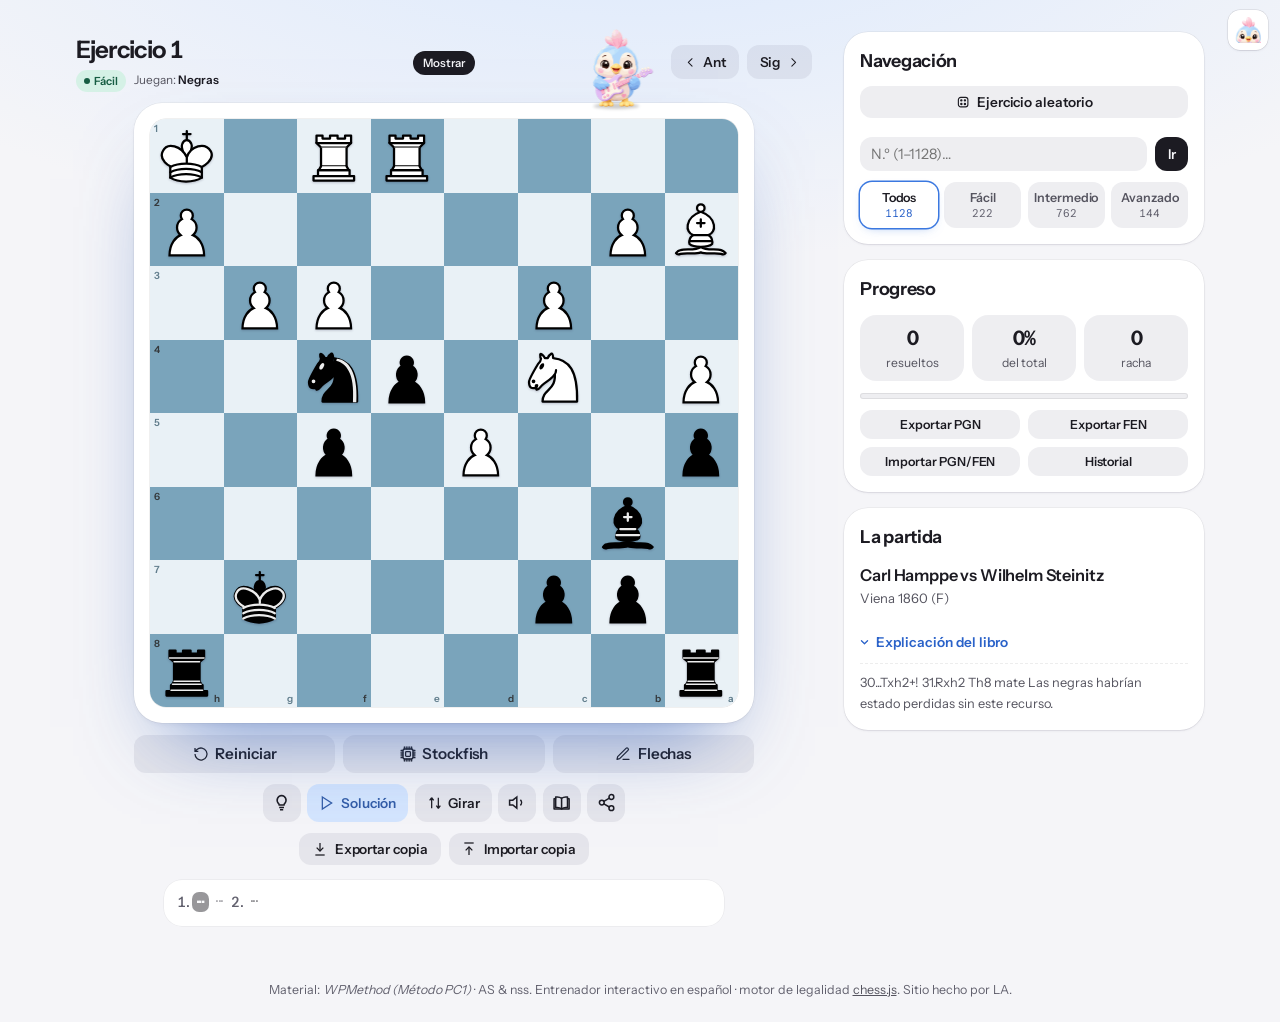
==== index1.html @ 6b427d0c "v2.0.7: en Android la persiana recoge el margen y recorta el encabezado sin reacomodar su interior (" ====
<!DOCTYPE html>
<html lang="es" data-piel data-seccion="pc1">
<head>
<!-- la piel se pide desde el principio, en paralelo con la página -->
<link rel="preload" href="c17/tokens.css?v=7" as="style">
<link rel="preload" href="c17/piel.css?v=15" as="style">
<link rel="preload" href="c17/piel.js?v=8" as="script">
<link rel="preload" href="c17/fondos.js?v=5" as="script">
<!-- los ejercicios se piden desde el principio, junto con la página -->
<link rel="preload" href="pc1-ejercicios.js?v=2" as="script">
<script id="pc-backup-preload">
(function(){
'use strict';
const MAGIC='PC-de-LuisA3-backup';
const FORMAT_VERSION=2;
const PENDING='__pc_backup_pending_v3';
const RESTORE_UI='__pc_backup_restore_ui_v3';
const NOTICE='__pc_backup_restore_notice_v3';
const ERROR='__pc_backup_restore_error_v3';
const PAGE_PREFIX='pc_backup_page_state_v2:';
function appKey(k){return typeof k==='string'&&(k.startsWith('wp_')||k.startsWith('wp2_')||k.startsWith('pc_')||k.startsWith('aa_'));}
function fileName(){
  var p=location.pathname.split('/').pop()||'index1.html';
  try{return decodeURIComponent(p).toLowerCase();}catch(e){return p.toLowerCase();}
}
function appDirectory(){var p=location.pathname;return p.slice(0,p.lastIndexOf('/')+1)||'/';}
function fnv1a(text){
  var h=0x811c9dc5;
  for(var i=0;i<text.length;i++){h^=text.charCodeAt(i);h=Math.imul(h,0x01000193);}
  return ('00000000'+(h>>>0).toString(16)).slice(-8);
}
function plain(v){return !!v&&typeof v==='object'&&!Array.isArray(v);}
function validate(env){
  if(!plain(env)||env.magic!==MAGIC||env.formatVersion!==FORMAT_VERSION||!plain(env.payload))throw new Error('Copia incompatible');
  if(env.checksum!==fnv1a(JSON.stringify(env.payload)))throw new Error('Copia dañada');
  var p=env.payload;
  if(!plain(p.storage)||!plain(p.storage.local)||!plain(p.storage.session)||!plain(p.cookies)||!plain(p.page))throw new Error('Estructura inválida');
  if(p.page.file!=='index1.html'&&p.page.file!=='index2.html'&&p.page.file!=='index3.html')throw new Error('Index inválido');
  [p.storage.local,p.storage.session,p.cookies].forEach(function(group){
    Object.keys(group).forEach(function(k){if(!appKey(k))throw new Error('Clave inválida: '+k);});
  });
  return p;
}
function capture(storage){
  var out={};
  try{for(var i=0;i<storage.length;i++){var k=storage.key(i);if(appKey(k))out[k]=storage.getItem(k);}}catch(e){}
  return out;
}
function clear(storage,nuevo){
  var ks=[];
  /* Una copia sin datos de Aprende Ajedrez (aa_) no borra ese avance. */
  var conAa=!nuevo||Object.keys(nuevo).some(function(k){return k.indexOf('aa_')===0;});
  try{for(var i=0;i<storage.length;i++){var k=storage.key(i);if(appKey(k)&&(conAa||k.indexOf('aa_')!==0))ks.push(k);}}catch(e){}
  ks.forEach(function(k){storage.removeItem(k);});
}
function write(storage,data){Object.keys(data||{}).forEach(function(k){if(!appKey(k))throw new Error('Clave inválida: '+k);storage.setItem(k,String(data[k]));});}
function dec(v){try{return decodeURIComponent(v);}catch(e){return v;}}
function cookies(){
  var out={};
  try{(document.cookie||'').split(/;\s*/).forEach(function(part){if(!part)return;var i=part.indexOf('=');var n=dec(i>=0?part.slice(0,i):part);var v=dec(i>=0?part.slice(i+1):'');if(appKey(n))out[n]=v;});}catch(e){}
  return out;
}
function setCookie(k,v,age,path){document.cookie=encodeURIComponent(k)+'='+encodeURIComponent(v)+'; path='+path+'; max-age='+age+'; SameSite=Lax';}
function restoreCookies(data){
  var now=cookies(), dir=appDirectory();
  Object.keys(now).forEach(function(k){if(!Object.prototype.hasOwnProperty.call(data,k)){setCookie(k,'',0,dir);setCookie(k,'',0,'/');}});
  Object.keys(data||{}).forEach(function(k){if(!appKey(k))throw new Error('Cookie inválida: '+k);setCookie(k,String(data[k]),31536000,dir);});
}
function rollback(s){
  try{clear(localStorage);write(localStorage,s.local);}catch(e){}
  try{clear(sessionStorage);write(sessionStorage,s.session);}catch(e){}
  try{restoreCookies(s.cookies);}catch(e){}
}
try{
  var raw=sessionStorage.getItem(PENDING);
  if(raw){
    var env=JSON.parse(raw), payload=validate(env);
    var old={local:capture(localStorage),session:capture(sessionStorage),cookies:cookies()};
    try{
      clear(localStorage,payload.storage.local);clear(sessionStorage,payload.storage.session);
      write(localStorage,payload.storage.local);write(sessionStorage,payload.storage.session);
      restoreCookies(payload.cookies);
      sessionStorage.setItem(RESTORE_UI,JSON.stringify({file:String(payload.page.file).toLowerCase(),ui:payload.ui||null}));
      sessionStorage.setItem(NOTICE,'Copia importada correctamente.');
      sessionStorage.removeItem(ERROR);
      sessionStorage.removeItem(PENDING);
    }catch(e){
      rollback(old);
      sessionStorage.removeItem(PENDING);
      sessionStorage.setItem(ERROR,'No se pudo aplicar la copia: '+(e&&e.message?e.message:'error desconocido'));
    }
  }
}catch(e){
  try{sessionStorage.removeItem(PENDING);sessionStorage.setItem(ERROR,'No se pudo preparar la copia: '+(e&&e.message?e.message:'error desconocido'));}catch(x){}
}
try{
  var f=fileName();
  if(f==='index1.html'||f==='index2.html'){
    var snapRaw=localStorage.getItem(PAGE_PREFIX+f);
    if(snapRaw){
      var snap=JSON.parse(snapRaw);
      if(snap&&Number.isFinite(Number(snap.lastExercise))&&Number(snap.lastExercise)>0){
        var kU=f==='index2.html'?'wp2_ultimo':'wp_ultimo';
        if(!(Number(localStorage.getItem(kU))>0)) localStorage.setItem(kU,String(Number(snap.lastExercise)));
      }
    }
  }
}catch(e){}
})();
</script>
<meta charset="UTF-8">
<meta name="viewport" content="width=device-width, initial-scale=1.0, maximum-scale=1.0, user-scalable=no">
<meta name="theme-color" content="#0F1411">
<title>Método PC1</title>
<link rel="icon" type="image/png" sizes="16x16" href="c17/fav-16.png">
<link rel="icon" type="image/png" sizes="32x32" href="c17/fav-32.png">
<link rel="icon" type="image/png" sizes="48x48" href="c17/fav-48.png">
<link rel="icon" type="image/png" sizes="96x96" href="c17/fav-96.png">
<link rel="icon" type="image/svg+xml" sizes="any" href="c17/logo.svg?v=3">
<link rel="apple-touch-icon" sizes="180x180" href="c17/apple-touch-icon.png">
<style id="pc-diseno">
*{box-sizing:border-box;-webkit-user-select:none;user-select:none;-webkit-touch-callout:none}
html,body{touch-action:pan-x pan-y}
html,body{margin:0;padding:0}
body{background:var(--bg);color:var(--ink);font-family:var(--sans);-webkit-font-smoothing:antialiased;line-height:1.5;overflow-x:hidden}
button{font-family:inherit;cursor:pointer;color:inherit}
::selection{background:var(--crest)}
.texto-amigo{font-size: var(--txt-amigo-size);color: var(--muted);display: block;margin-top: 2px;font-weight: 400}
.topbar{display:flex;align-items:center;justify-content:space-between;gap:1rem;padding:.7rem clamp(.8rem,3vw,1.6rem);border-bottom:1px solid var(--line);position:static;top:0;backdrop-filter:blur(8px);z-index:30;max-width:1180px;margin-left:auto;margin-right:auto}
.gift-btn{border:1px solid var(--gold);width:2.5rem;height:2.5rem;display:flex;align-items:center;justify-content:center;font-size:1.25rem;line-height:1;flex:0 0 auto;transition:.2s;position:relative}
.gift-btn::after{content:"";position:absolute;inset:-1px;border-radius:inherit;box-shadow:0 0 0 2px rgba(226,182,95,.38);opacity:0;pointer-events:none;animation:giftPulse 2.4s ease-out infinite}
.gift-btn:hover{transform:scale(1.1) rotate(-6deg)}
.gift-box{background:linear-gradient(160deg,var(--panel2),var(--panel));border:1px solid var(--gold);width:100%;max-width:400px;padding:2rem 1.6rem;text-align:center;transform:scale(.85);opacity:0;transition:transform .35s cubic-bezier(.2,1.2,.4,1), opacity .35s ease}
.gift-bg.open .gift-box{transform:scale(1);opacity:1}
.gift-box .emoji{font-size:3rem;display:block;margin-bottom:.6rem;animation:giftFloat 2.6s ease-in-out infinite}
@keyframes giftFloat{0%,100%{transform:translateY(0) rotate(0)}
25%{transform:translateY(-6px) rotate(-5deg)}
75%{transform:translateY(-3px) rotate(5deg)}
}
.gift-box h3{font-family:var(--serif);font-size:1.25rem;color:var(--gold);margin:0 0 .6rem}
.gift-box .gift-lema{font-family:var(--serif);font-size:1.05rem;font-style:italic;color:var(--crest);letter-spacing:.02em;margin:0 0 1rem;display:flex;align-items:center;justify-content:center;gap:.6rem}
.gift-box .gift-lema::before,
.gift-box .gift-lema::after{content:"";height:1px;width:1.6rem;background:linear-gradient(90deg,transparent,var(--gold),transparent)}
.gift-box p{font-size:1rem;color:var(--ink);line-height:1.6;margin:0 0 1.4rem}
.gift-box .firma{font-family:var(--serif);font-style:italic;color:var(--crest);font-size:1.05rem}
.gift-x{border:1px solid var(--line);background:var(--bg);padding:.55rem 1.4rem;font-size:.9rem;color:var(--ink)}
.gift-x:hover{color:var(--crest)}
@media (max-width: 600px){.topbar{display: grid;grid-template-columns: 1fr 1fr;gap: 0.5rem;padding: 0.5rem}
.wordmark{grid-column: 1 / -1;justify-content: flex-start;text-align: left;font-size: 0.95rem;gap: 0.18rem}
.tabs{grid-column: 1 / -1;justify-content: center;width: 100%}
.tab{flex: 1;text-align: center;padding: 0.3rem 0.5rem;font-size: 0.8rem}
.gift-btn{grid-column: 2;grid-row: 1;justify-self: end;align-self: center}
}
..wordmark{display:flex;align-items:center;gap:.08rem;font-family:var(--serif);font-weight:600;letter-spacing:.01em;font-size:1.05rem}
.crest{width:1.45rem;height:1.45rem;flex:0 0 auto;object-fit:contain;display:block}
.home-icon{border:0;background:transparent;padding:0;margin:0;display:flex;align-items:center;justify-content:flex-start;cursor:pointer;flex:0 0 auto}
.home-icon:hover .crest{transform:scale(1.08)}
.home-icon .crest{transition:transform .15s ease}
.wordmark small{display:block;font-family:var(--sans);font-weight:400;font-size:.62rem;letter-spacing:.18em;text-transform:uppercase;color:var(--muted);margin-top:1px}
.tabs{display:flex;gap:.15rem;background:var(--panel);border:1px solid var(--line);padding:3px}
.tab{border:0;background:transparent;color:var(--muted);padding:.4rem .8rem;font-size:.85rem;font-weight:500;transition:.15s}
.tab:hover{color:var(--ink)}
.tab.active{background:var(--panel2);color:var(--ink)}
.gtab{border:0;background:transparent;color:var(--muted);padding:.28rem .6rem;font-size:.76rem;font-weight:500;transition:.15s}
.gtab.active{background:var(--panel2);color:var(--ink)}
.view{display:none;animation:fade .25s ease}
.view.active{display:block}
@keyframes fade{from{opacity:0;transform:translateY(4px)}
to{opacity:1;transform:none}
}
.train{display:grid;grid-template-columns:minmax(0,1fr) 360px;gap:clamp(1rem,2.5vw,2rem);max-width:1180px;margin:0 auto;padding:clamp(1rem,3vw,2rem) clamp(.8rem,3vw,1.6rem)}
@media(max-width:880px){.train{grid-template-columns:1fr}
}
@media(max-width:480px){.train{padding: 0.4rem 0.2rem;gap: 0.8rem}
.frame{padding: 6px}
.status{margin: 0.5rem auto 0;font-size: 0.85rem}
}
.boardhead{display:grid;grid-template-columns:minmax(0,1fr) auto minmax(0,1fr);align-items:center;column-gap:.65rem;width:100%;margin-bottom:.7rem;flex-wrap:nowrap}
.boardhead-left{justify-self:start;min-width:0;display:flex;flex-direction:column;gap:.15rem}
.boardhead-center{justify-self:center;white-space:nowrap}
.boardhead-right{justify-self:end;display:flex;align-items:center;gap:.5rem;white-space:nowrap;flex-wrap:nowrap}
.boardhead-right .btn{flex:0 0 auto}
.exno{font-family:var(--serif);font-size:1.5rem;font-weight:600}
.exno span{color:var(--crest)}
.chip{font-size:.7rem;letter-spacing:.06em;text-transform:uppercase;font-weight:600;padding:.2rem .55rem;border:1px solid var(--line);color:var(--muted)}
.chip.I{color:var(--gold)}
.chip.A{color:var(--crest)}
.toplay{font-size:.92rem;color:var(--muted)}
.toplay b{color:var(--ink)}
.frame{position:relative;padding:clamp(10px,2.2vw,16px);max-width:620px;margin:0 auto;width:100%}
.board{position:relative;display:grid;grid-template-columns: repeat(8, minmax(0, 1fr));grid-template-rows: repeat(8, minmax(0, 1fr));width: 100%;aspect-ratio:1/1;overflow:hidden;touch-action:pan-y}
.sq{position:relative;display:flex;align-items:center;justify-content:center;user-select:none;min-width: 0;min-height: 0;overflow: hidden}
.sq.l{background:var(--light)}
.sq.d{background:var(--dark)}
.sq .pc{width:92%;height:92%;display:flex;align-items:center;justify-content:center;cursor:grab;transition:transform .07s;will-change:transform}
.sq .pc svg{width:100%;height:100%;display:block;pointer-events:none}
.pc.drag{cursor:grabbing}
.mk{position:absolute;inset:0;pointer-events:none;display:flex;align-items:center;justify-content:center}
.dot{width:32%;height:32%}
.cap{position:absolute;inset:6%;border:6px solid var(--line);box-sizing:border-box;pointer-events:none}
.sq.sel{background-image:linear-gradient(var(--hl),var(--hl))}
.sq.last{background-image:linear-gradient(var(--hl),var(--hl))}
.sq.good{animation:peck .4s ease}
.sq.bad{animation:shake .4s ease}
@keyframes shake{20%{transform:translateX(-2px)}
60%{transform:translateX(2px)}
}
.coord{position:absolute;font-size:.62rem;font-weight:700;font-family:var(--sans);opacity:.9;pointer-events:none}
.coord.f{bottom:2px;right:4px}
.coord.r{top:2px;left:4px}
.status{display:flex;align-items:center;gap:.6rem;min-height:2.6rem;margin:.85rem auto 0;max-width:560px;padding:.55rem .8rem;background:var(--panel);border:1px solid var(--line);font-size:.92rem;transition:.2s}
.status .ico{font-size:1.1rem;line-height:1}
.actions{display:flex;flex-wrap:wrap;gap:.5rem;max-width:560px;margin:.7rem auto 0}
.btn{border:1px solid var(--line);background:var(--panel);padding:.5rem .8rem;font-size:.85rem;font-weight:500;color:var(--ink);display:inline-flex;align-items:center;gap:.4rem;transition:.15s;user-select:none;-webkit-user-select:none;-webkit-touch-callout:none;touch-action:manipulation}
.btn:hover{background:var(--panel2)}
.btn:active{transform:translateY(1px)}
.btn.primary{background:var(--crest)}
.btn svg{width:1rem;height:1rem;display:block}
#promo-opts .btn svg{width:100%;height:100%}
.moves{max-width:560px;margin:.9rem auto 0;background:var(--panel);border:1px solid var(--line);padding:.6rem .8rem;font-family:var(--mono);font-size:.9rem;min-height:2.4rem;line-height:1.9;letter-spacing:.01em}
.moves .ply{padding:.05rem .3rem}
.moves .ply.u{color:var(--ink)}
.moves .ply.o{color:var(--muted)}
.moves .ply.now{background:var(--gold);font-weight:700}
.moves .num{color:var(--muted2);margin-right:.15rem}
.moves .hidden{color:var(--muted2);opacity:.45}
.fig{display:inline-block;width:1.05em;height:1.05em;vertical-align:-0.18em}
.fig svg{width:100%;height:100%;display:block}
.fig svg *{fill:none !important;stroke:currentColor !important}
.panel-card{background:var(--panel);border:1px solid var(--line);padding:1rem;margin-bottom:1rem}
.panel-card h3{margin:0 0 .7rem;font-family:var(--serif);font-size:1rem;font-weight:600;display:flex;align-items:center;gap:.45rem}
.nav-row{display:flex;gap:.5rem;align-items:center}
.nav-row .btn{flex:1;justify-content:center}
.jump{display:flex;gap:.5rem;margin-top:.6rem}
.jump input{flex:1;min-width:0;background:var(--bg);border:1px solid var(--line);color:var(--ink);padding:.5rem .65rem;font-family:var(--mono);font-size:.9rem}
.jump input:focus{outline:none}
.filters{display:flex;gap:.4rem;margin-top:.7rem;flex-wrap:wrap}
.fbtn{flex:1;min-width:72px;border:1px solid var(--line);background:var(--bg);padding:.5rem .3rem;font-size:.78rem;font-weight:600;color:var(--muted);transition:.15s;text-align:center}
.fbtn.active{color:var(--ink)}
.fbtn small{display:block;font-weight:400;font-size:.68rem;color:var(--muted2);margin-top:1px}
.prog{display:flex;gap:.5rem;text-align:center}
.prog .cell{flex:1;background:var(--bg);border:1px solid var(--line);padding:.55rem .2rem}
.prog .big{font-family:var(--serif);font-size:1.25rem;font-weight:600}
.prog .lbl{font-size:.64rem;text-transform:uppercase;letter-spacing:.07em;color:var(--muted2);margin-top:1px}
.bar{height:6px;background:var(--bg);overflow:hidden;margin-top:.7rem;border:1px solid var(--line)}
.bar>i{display:block;height:100%;background:linear-gradient(90deg,var(--gold),var(--crest));width:0;transition:width .4s}
.prog-actions{display:flex;flex-wrap:wrap;gap:.5rem;margin-top:.7rem}
.prog-actions .btn{flex:1 1 calc(50% - .5rem);justify-content:center;font-size:.78rem;padding:.45rem}
.ref{font-size:.9rem}
.ref .vs{font-family:var(--serif);font-size:1.02rem;margin-bottom:.15rem}
.ref .ev{color:var(--muted);font-size:.82rem}
.tags{display:flex;flex-wrap:wrap;gap:.35rem;margin-top:.6rem}
.tagx{font-size:.72rem;padding:.2rem .5rem;background:var(--panel2);border:1px solid var(--line);color:var(--muted)}
.expl{margin-top:.8rem}
.expl summary{cursor:pointer;font-size:.85rem;font-weight:600;color:var(--gold);list-style:none;display:flex;align-items:center;gap:.4rem;user-select:none}
.expl summary::-webkit-details-marker{display:none}
.expl summary::before{content:"▸";transition:.2s;display:inline-block}
.expl[open] summary::before{transform:rotate(90deg)}
.expl .body{margin-top:.6rem;font-size:.85rem;line-height:1.65;font-family:var(--mono);font-size:.8rem;white-space:pre-wrap;max-height:240px;overflow:auto;padding-right:.3rem;border-top:1px dashed var(--line);padding-top:.6rem;user-select:text !important;-webkit-user-select:text !important}
.note{margin-top:.6rem;font-size:.82rem;border:1px solid var(--line);padding:.55rem .65rem}
.reading{max-width:760px;margin:0 auto;padding:clamp(1.4rem,4vw,3rem) clamp(1rem,4vw,1.6rem)}
.reading h1{font-family:var(--serif);font-size:clamp(1.8rem,4.5vw,2.6rem);font-weight:600;line-height:1.1;margin:0 0 .3rem}
.reading .lead{color:var(--muted);font-size:1.05rem;margin-bottom:2rem;max-width:60ch}
.reading h2{font-family:var(--serif);font-size:1.3rem;font-weight:600;margin:2.2rem 0 .6rem;display:flex;align-items:baseline;gap:.6rem}
.reading h2 .k{font-family:var(--mono);font-size:.85rem;color:var(--crest);font-weight:700}
.reading p{margin:.6rem 0}
.reading strong{color:var(--ink)}
.steps{counter-reset:s;list-style:none;padding:0;margin:1rem 0}
.steps li{counter-increment:s;position:relative;padding:.7rem 0 .7rem 3rem;border-top:1px solid var(--line)}
.steps li::before{content:counter(s);position:absolute;left:0;top:.65rem;width:2rem;height:2rem;display:flex;align-items:center;justify-content:center;border:1px solid var(--gold);color:var(--gold);font-family:var(--mono);font-size:.9rem;font-weight:700}
.motif-grid{display:grid;grid-template-columns:repeat(auto-fill,minmax(220px,1fr));gap:.8rem;margin-top:1rem}
.motif{background:var(--panel);border:1px solid var(--line);padding:.85rem}
.motif h4{margin:0 0 .25rem;font-size:.95rem;font-family:var(--serif)}
.motif p{margin:0;font-size:.83rem;color:var(--muted)}
.callout{background:var(--panel);border-left:3px solid var(--crest);padding:.9rem 1.1rem;margin:1.4rem 0;font-size:.95rem}
footer{border-top:1px solid var(--line);padding:1.4rem;text-align:center;color:var(--muted2);font-size:.78rem}
footer a{color:var(--muted)}
.kbd{font-family:var(--mono);font-size:.74rem;background:var(--panel2);border:1px solid var(--line);padding:.05rem .35rem}
.wordmark{display:inline-flex;align-items:center;justify-content:flex-start;gap:.12rem;width:max-content}
.home-icon{width:1.10rem;height:1.45rem;padding:0;margin:0;overflow:hidden;border:0;background:transparent;display:flex;align-items:center;cursor:pointer;flex:0 0 auto}
.home-icon .crest{display:block;width:1.45rem;height:1.45rem;max-width:none;object-fit:fill;transform:translateX(-.18rem);transition:transform .15s ease}
.home-icon:hover .crest{transform:translateX(-.18rem) scale(1.05)}
.wordmark > span{margin:0;padding:0}
@media(max-width:600px){.wordmark{grid-column:1 / -1;justify-content:flex-start;width:max-content;gap:.12rem}
}
.modal-bg{position:fixed;inset:0;backdrop-filter:blur(3px);display:none;align-items:center;justify-content:center;z-index:100;padding:1rem}
.modal-bg.open{display:flex}
.confirm-bg{position:fixed;inset:0;backdrop-filter:blur(3px);display:none;align-items:center;justify-content:center;z-index:200;padding:1rem}
.confirm-bg.open{display:flex}
.confirm-box{background:var(--panel);border:1px solid var(--line);width:100%;max-width:360px;padding:1.2rem;text-align:center}
.confirm-box p{margin:0 0 1.1rem;font-size:.95rem;color:var(--ink);line-height:1.5;white-space:pre-line}
.confirm-acts{display:flex;gap:.6rem}
.confirm-acts .btn{flex:1;justify-content:center;padding:.7rem}
.modal-box{background:var(--panel);border:1px solid var(--line);width:100%;max-width:min(380px, calc(100vw - 2rem));max-height:85vh;overflow:auto;padding:1.1rem}
.modal-head{display:flex;align-items:center;justify-content:space-between;margin-bottom:.8rem}
.modal-head h3{margin:0;font-family:var(--serif);font-size:1.1rem;font-weight:600}
.modal-x{border:1px solid var(--line);background:var(--bg);width:2rem;height:2rem;display:flex;align-items:center;justify-content:center;font-size:1rem;color:var(--ink)}
.modal-x:hover{color:var(--crest)}
.hist-list{max-height:240px;overflow:auto;display:flex;flex-direction:column;gap:.35rem;margin-top:.2rem;padding-right:.2rem}
.hist-row{display:flex;justify-content:space-between;align-items:center;gap:.6rem;background:var(--bg);border:1px solid var(--line);padding:.45rem .6rem;cursor:pointer;transition:.15s}
.hist-n{font-family:var(--mono);font-weight:700;font-size:.84rem;color:var(--ink)}
.hist-d{font-size:.74rem;color:var(--muted)}
.hist-empty{color:var(--muted2);font-size:.82rem}
.hist-x{border:0;background:transparent;color:var(--muted2);font-size:.8rem;padding:.15rem .35rem;flex:0 0 auto}
.hist-x:hover{color:var(--crest)}
.mate-badge{position:absolute;top:2%;right:2%;width:32%;height:32%;display:flex;align-items:center;justify-content:center;z-index:5;pointer-events:none}
.mate-badge svg{width:62%;height:62%;fill:none;stroke-width:3;stroke-linecap:round;stroke-linejoin:round}
.confeti{position:fixed;top:-12px;width:9px;height:14px;z-index:300;pointer-events:none;animation:caer linear forwards}
@keyframes caer{to{transform:translateY(105vh) rotate(720deg);opacity:.9}
}
.engine-banner-toggle{border:1px solid var(--line);background:var(--panel);color:var(--muted);padding:.38rem .72rem;font-size:.72rem;font-weight:650;display:inline-flex;align-items:center;gap:.35rem;white-space:nowrap;touch-action:manipulation}
.engine-banner-toggle:hover{color:var(--ink)}
@media(max-width:600px){.boardhead{column-gap:.35rem}
.boardhead-left{gap:.08rem}
.exno{font-size:clamp(1rem,4.8vw,1.25rem);white-space:nowrap}
.boardhead-left .chip{font-size:.58rem;padding:.13rem .35rem}
.boardhead-left .toplay{font-size:.68rem;white-space:nowrap}
.boardhead-center .engine-banner-toggle{font-size:.62rem;padding:.31rem .48rem}
.boardhead-right{gap:.25rem}
.boardhead-right .btn{padding:.42rem .48rem !important;font-size:.72rem}
}
@media(max-width:390px){.boardhead{column-gap:.22rem}
.boardhead-left .toplay{font-size:.61rem}
.boardhead-center .engine-banner-toggle{font-size:.58rem;padding:.28rem .38rem}
.boardhead-right .btn{padding:.38rem .4rem !important;font-size:.68rem}
}
.workspace-bg{position:fixed;inset:0;z-index:500;display:none;overflow:auto;backdrop-filter:blur(22px) saturate(120%);-webkit-backdrop-filter:blur(22px) saturate(120%);padding:clamp(.6rem,2vw,1.5rem)}
.workspace-bg.open{display:flex;align-items:center;justify-content:center;animation:workspaceFade .22s ease both}
@keyframes workspaceFade{from{opacity:0}
to{opacity:1}
}
body.workspace-open{overflow:hidden}
.workspace-shell{width:min(1180px,100%);max-height:calc(100dvh - 2rem);overflow:auto;border:1px solid var(--line);transform:translateY(12px) scale(.985);animation:workspaceRise .28s cubic-bezier(.2,.8,.2,1) forwards}
@keyframes workspaceRise{to{transform:none}
}
.workspace-topbar{position:sticky;top:0;z-index:4;display:flex;align-items:flex-start;justify-content:space-between;gap:1rem;padding:clamp(1.25rem,3vw,2rem);backdrop-filter:blur(20px);-webkit-backdrop-filter:blur(20px);border-bottom:1px solid var(--line)}
.workspace-eyebrow{display:block;font-size:.67rem;line-height:1;font-weight:750;letter-spacing:.16em;margin-bottom:.55rem}
.workspace-topbar h2{font-family:var(--sans);font-size:clamp(1.6rem,4vw,2.45rem);letter-spacing:-.045em;line-height:1.03;margin:0}
.workspace-topbar p{max-width:650px;margin:.55rem 0 0;font-size:.94rem}
.workspace-close{flex:0 0 auto;width:2.55rem;height:2.55rem;border:0;display:grid;place-items:center;font-size:1rem;transition:.18s}
.workspace-close:hover{transform:scale(1.05)}
.explanation-content{padding:clamp(1rem,3vw,2rem);display:grid;gap:1rem}
.explanation-hero{display:grid;grid-template-columns:auto minmax(0,1fr);align-items:center;gap:clamp(1.2rem,4vw,2.5rem);padding:clamp(1.3rem,4vw,2.5rem);overflow:hidden;position:relative}
.explanation-hero:after{content:"";position:absolute;width:280px;height:280px;right:-120px;top:-150px;filter:blur(2px)}
.move-orb{position:relative;z-index:1;width:clamp(130px,19vw,180px);aspect-ratio:1;display:grid;place-content:center;text-align:center;border:1px solid var(--line)}
.move-orb span{font-size:.68rem;letter-spacing:.08em;text-transform:uppercase}
.move-orb strong{font-family:var(--serif);font-size:clamp(1.8rem,4vw,3rem);margin-top:.25rem}
.explanation-lead{position:relative;z-index:1}
.explanation-lead h3{font-size:clamp(1.5rem,3.2vw,2.35rem);letter-spacing:-.04em;line-height:1.05;margin:.75rem 0 .55rem}
.explanation-lead p{font-size:clamp(.9rem,1.7vw,1.05rem);line-height:1.7;margin:0;max-width:70ch}
.explain-chips{display:flex;flex-wrap:wrap;gap:.4rem}
.explain-chip{padding:.3rem .58rem;border:1px solid var(--line);font-size:.68rem}
.explain-grid{display:grid;grid-template-columns:repeat(2,minmax(0,1fr));gap:.75rem}
.explain-section{padding:clamp(1.1rem,3vw,1.7rem);border:1px solid var(--line)}
.section-heading{display:flex;align-items:center;justify-content:space-between;gap:1rem}
.section-heading h3{font-size:1.15rem;letter-spacing:-.025em;margin:0}
.section-heading.compact{margin-bottom:.9rem}
.explain-card{position:relative;overflow:hidden;padding:1.2rem;border:1px solid var(--line)}
.explain-card:before{content:"";position:absolute;inset:0 auto 0 0;width:3px;background:linear-gradient(var(--gold),var(--crest));opacity:.7}
.explain-card .card-icon{width:2.25rem;height:2.25rem;display:grid;place-items:center;font-size:1.05rem;margin-bottom:.75rem}
.explain-card h4{margin:0;font-size:.92rem}
.explain-card p{margin:.45rem 0 0;font-size:.84rem;line-height:1.65}
.explain-card strong{color:inherit}
.explain-fact-list{margin:.55rem 0 0;padding-left:1.05rem;font-size:.83rem;line-height:1.62}
.explain-fact-list li+li{margin-top:.35rem}
.line-flow{display:flex;flex-wrap:wrap;gap:.42rem}
.line-token{display:inline-flex;align-items:center;gap:.3rem;padding:.48rem .62rem;font-family:var(--mono);font-size:.78rem}
.source-section p{margin:0;white-space:pre-wrap;font-family:var(--mono);font-size:.78rem;line-height:1.75;user-select:text!important;-webkit-user-select:text!important}
.local-note{text-align:center;font-size:.7rem;margin:.2rem auto .5rem;max-width:80ch}
.explanation-topbar{align-items:center}
.explanation-topbar-actions{display:flex;align-items:center;gap:.65rem;flex:0 0 auto}
.explain-theme-switch{display:flex;gap:3px;padding:3px;border:1px solid var(--line)}
.explain-theme-switch button{border:0;background:transparent;padding:.48rem .62rem;font-size:.7rem;font-weight:700;line-height:1;white-space:nowrap}
.explanation-bg{--ex-shell:linear-gradient(180deg,rgba(249,249,247,.99),rgba(239,241,237,.99));--ex-topbar:rgba(249,249,247,.86);--ex-ink:#171b18;--ex-muted:#626b65;--ex-card:rgba(255,255,255,.82);--ex-card-border:rgba(25,31,27,.08);--ex-card-muted:#68716b;--ex-soft:#edf0ec;--ex-soft-ink:#313833;--ex-button:#e5e8e4;--ex-button-ink:#303632;--ex-board-frame:#dfe4de}
.explanation-bg[data-resolved-theme="dark"]{--ex-shell:linear-gradient(180deg,rgba(27,32,29,.99),rgba(17,21,19,.99));--ex-topbar:rgba(27,32,29,.9);--ex-ink:#f1f4f1;--ex-muted:#aab3ac;--ex-card:rgba(39,46,42,.88);--ex-card-border:rgba(255,255,255,.085);--ex-card-muted:#c0c8c2;--ex-soft:#303833;--ex-soft-ink:#e5eae6;--ex-button:#353d38;--ex-button-ink:#f1f4f1;--ex-board-frame:#303833}
.explanation-bg .plan-layout{padding:clamp(1rem,3vw,2rem);display:grid;gap:1rem}
.plan-hero-card{display:grid;grid-template-columns:auto minmax(0,1fr);align-items:center;gap:clamp(1.2rem,4vw,2.6rem);padding:clamp(1.25rem,4vw,2.5rem)}
.goal-ring{--goal:0deg;width:clamp(126px,18vw,168px);aspect-ratio:1;padding:10px}
.goal-ring>div{height:100%;display:grid;place-content:center;text-align:center;border:1px solid var(--line)}
.goal-ring strong{font-size:clamp(2rem,5vw,3.2rem);line-height:.9;letter-spacing:-.06em}
.goal-ring span{font-size:.72rem;margin-top:.45rem}
.plan-hero-copy h3{font-size:clamp(1.45rem,3vw,2.15rem);letter-spacing:-.035em;margin:.75rem 0 .45rem}
.plan-hero-copy p{margin:0;max-width:56ch}
.plan-pill{display:inline-flex;padding:.34rem .65rem;border:1px solid var(--line);font-size:.72rem;font-weight:650}
.plan-main-actions{display:flex;flex-wrap:wrap;gap:.65rem;margin-top:1.35rem}
.plan-primary,.plan-secondary{border:0;padding:.78rem 1rem;font-weight:700;font-size:.86rem;transition:.18s}
.plan-secondary{border:1px solid var(--line)}
.plan-primary:hover,.plan-secondary:hover{transform:translateY(-1px)}
.plan-stat-grid{display:grid;grid-template-columns:repeat(4,minmax(0,1fr));gap:.75rem}
.plan-stat{position:relative;min-height:126px;padding:1rem;border:1px solid var(--line)}
.plan-stat>span{display:block;font-size:.72rem;font-weight:650}
.plan-stat>strong{display:block;font-size:2rem;line-height:1;margin-top:.8rem;letter-spacing:-.05em}
.plan-stat>small{display:block;font-size:.69rem;margin-top:.35rem}
.goal-stepper{position:absolute;right:.75rem;bottom:.75rem;display:flex;overflow:hidden}
.goal-stepper button{width:2rem;height:1.85rem;border:0;background:transparent;font-size:1.1rem}
.error-book{padding:clamp(1.1rem,3vw,1.7rem);border:1px solid var(--line)}
.section-heading{display:flex;align-items:center;justify-content:space-between;gap:1rem}
.section-heading h3{font-size:1.15rem;letter-spacing:-.025em;margin:0}
.section-heading.compact{margin-bottom:.9rem}
.text-action{border:0;padding:.58rem .8rem;font-weight:700;font-size:.76rem}
.error-book-intro{font-size:.82rem;max-width:72ch;margin:.7rem 0 1rem}
.error-list{display:grid;gap:.55rem}
.error-item{display:grid;grid-template-columns:auto 1fr auto;align-items:center;gap:.8rem;width:100%;text-align:left;border:1px solid var(--line);padding:.72rem .8rem;transition:.16s}
.error-item:hover{transform:translateY(-1px)}
.error-number{width:2.6rem;height:2.6rem;display:grid;place-items:center;font-family:var(--mono);font-size:.75rem;font-weight:750}
.error-copy strong{display:block;font-size:.86rem}
.error-copy span{display:block;font-size:.71rem;margin-top:.15rem}
.error-score{font-size:.68rem;font-weight:750;padding:.3rem .55rem;white-space:nowrap}
.error-empty{padding:1.2rem;text-align:center;border:1px dashed var(--line);font-size:.82rem}

@media(max-width:760px){.plan-layout{padding:.75rem}
.plan-hero-card{grid-template-columns:1fr;text-align:left}
.goal-ring{width:124px}
.plan-stat-grid{grid-template-columns:repeat(2,minmax(0,1fr))}
.text-action{font-size:.7rem}
}
@media(max-width:420px){.plan-stat{min-height:112px}
.plan-main-actions{display:grid}
.plan-primary,.plan-secondary{width:100%}
.error-item{grid-template-columns:auto 1fr}
.error-score{grid-column:2;justify-self:start}
}

/* ---- Plan de entrenamiento (traído del Método PC2) + frase del día ---- */
.frase-card{display:grid;grid-template-columns:auto minmax(0,1fr);align-items:center;gap:clamp(1rem,3.5vw,2rem);padding:clamp(1rem,3vw,1.6rem);border:1px solid var(--line);border-radius:var(--r-card,20px);background:var(--ex-card,var(--panel));position:relative;overflow:hidden}
.frase-card:before{content:"";position:absolute;inset:0 auto 0 0;width:3px;background:linear-gradient(var(--gold),var(--crest));opacity:.75}
.frase-mini{position:relative;width:clamp(96px,16vw,124px);aspect-ratio:1;display:grid;grid-template-columns:repeat(4,1fr);grid-template-rows:repeat(4,1fr);border-radius:12px;overflow:hidden;box-shadow:var(--s2,0 8px 20px rgba(0,0,0,.25))}
.frase-mini i{display:block;background:var(--light,#eeeed2)}
.frase-mini i.d{background:var(--dark,#769656)}
.frase-mini i.meta{box-shadow:inset 0 0 0 3px var(--gold);animation:fraseMeta 6.4s infinite}
.frase-caballo{position:absolute;left:0;top:0;width:25%;height:25%;display:grid;place-items:center;animation:fraseSalto 6.4s cubic-bezier(.45,.05,.3,1) infinite;filter:drop-shadow(0 3px 3px rgba(0,0,0,.35))}
.frase-caballo svg{width:92%;height:92%;display:block}
@keyframes fraseSalto{
  0%,12%{transform:translate(0,300%) scale(1)}
  18%{transform:translate(50%,200%) scale(1.25)}
  25%,37%{transform:translate(100%,100%) scale(1)}
  43%{transform:translate(200%,50%) scale(1.25)}
  50%,62%{transform:translate(300%,0) scale(1)}
  68%{transform:translate(250%,100%) scale(1.25)}
  75%,87%{transform:translate(200%,200%) scale(1)}
  93%{transform:translate(100%,250%) scale(1.25)}
  100%{transform:translate(0,300%) scale(1)}
}
@keyframes fraseMeta{0%,100%{opacity:.25}50%{opacity:1}}
.frase-copy{min-width:0}
.frase-eyebrow{display:block;font-family:var(--mono);font-size:.62rem;letter-spacing:.14em;text-transform:uppercase;color:var(--gold)}
.frase-texto{font-family:var(--serif);font-size:clamp(1.08rem,2.6vw,1.42rem);line-height:1.38;letter-spacing:-.01em;margin:.5rem 0 .8rem;color:var(--ink);transition:opacity .25s}
.frase-texto.cambiando{opacity:0}
.frase-otra{border:1px solid var(--line);background:transparent;color:var(--muted);border-radius:var(--r-cap,999px);padding:.45rem .85rem;font-size:.74rem;font-weight:650;cursor:pointer}
.frase-otra:hover{color:var(--ink);border-color:var(--line-viva,var(--line))}
@media(max-width:520px){.frase-card{grid-template-columns:1fr;justify-items:start}.frase-mini{width:104px}}
@media(prefers-reduced-motion:reduce){.frase-caballo,.frase-mini i.meta{animation:none}}
.explanation-shell{background:var(--ex-shell);color:var(--ex-ink)}
.explanation-bg .explanation-topbar{background:var(--ex-topbar)}
.explanation-bg .workspace-topbar h2{color:var(--ex-ink)}
.explanation-bg .workspace-topbar p,.explanation-bg .workspace-eyebrow{color:var(--ex-muted)}
.explanation-bg .workspace-close{background:var(--ex-button);color:var(--ex-button-ink)}
.explanation-bg .explain-section,.explanation-bg .explain-card{background:var(--ex-card)}
.explanation-bg .explain-card h4,.explanation-bg .section-heading h3,.explanation-bg .snapshot-copy h3{color:var(--ex-ink)}
.explanation-bg .explain-card p,.explanation-bg .explain-fact-list,.explanation-bg .source-section p,.explanation-bg .snapshot-copy p,.explanation-bg .local-note{color:var(--ex-card-muted)}
.explanation-bg .line-token{background:var(--ex-soft);color:var(--ex-soft-ink)}
.snapshot-section{display:grid;grid-template-columns:minmax(280px,430px) minmax(0,1fr);gap:clamp(1rem,3vw,2rem);align-items:center}
.snapshot-board-wrap{padding:10px;background:var(--ex-board-frame)}
.explain-board{display:grid;grid-template-columns:repeat(8,minmax(0,1fr));grid-template-rows:repeat(8,minmax(0,1fr));aspect-ratio:1;overflow:hidden}
.ex-sq{position:relative;display:flex;align-items:center;justify-content:center;min-width:0;min-height:0;overflow:hidden}
.ex-sq.l{background:var(--light)}
.ex-sq.d{background:var(--dark)}
.ex-pc{width:91%;height:91%;display:block}
.ex-pc svg{width:100%;height:100%;display:block}
.ex-coord{position:absolute;font-size:clamp(.42rem,1.25vw,.62rem);font-weight:750;line-height:1;pointer-events:none}
.ex-coord.f{right:3px;bottom:2px}
.ex-coord.r{left:3px;top:2px}
.snapshot-copy h3{font-size:clamp(1.25rem,2.8vw,1.75rem);letter-spacing:-.035em;margin:.2rem 0 .65rem}
.snapshot-copy p{color:var(--ex-card-muted);font-size:.86rem;line-height:1.7;margin:0}
.snapshot-meta{display:flex;flex-wrap:wrap;gap:.45rem;margin-top:1rem}
.snapshot-meta span{padding:.38rem .58rem;background:var(--ex-soft);color:var(--ex-soft-ink);font-size:.69rem;font-weight:650}
.snapshot-fen{margin-top:.8rem!important;font-family:var(--mono);font-size:.69rem!important;word-break:break-all;user-select:text!important;-webkit-user-select:text!important}
@media(max-width:820px){.snapshot-section{grid-template-columns:1fr}
.snapshot-board-wrap{max-width:460px;width:100%;margin:auto}
.explanation-topbar{align-items:flex-start}
.explanation-topbar-actions{flex-direction:column-reverse;align-items:flex-end}
}
@media(max-width:760px){.workspace-bg{padding:0}
.workspace-shell{min-height:100dvh;max-height:100dvh;border:0}
.workspace-topbar{padding:1rem}
.workspace-topbar h2{font-size:1.55rem}
.workspace-topbar p{font-size:.8rem}
.explanation-content{padding:.75rem}
.explanation-hero{grid-template-columns:1fr;text-align:left}
.move-orb{width:124px}
.explain-grid{grid-template-columns:1fr}
.section-heading{align-items:flex-start}
}
@media(max-width:540px){.explain-theme-switch button{padding:.45rem .48rem;font-size:.64rem}
.explanation-topbar-actions{gap:.45rem}
.snapshot-board-wrap{padding:7px}
}
.pc-io-bg{position:fixed;inset:0;z-index:1000;display:none;align-items:center;justify-content:center;padding:1rem;backdrop-filter:blur(6px);-webkit-backdrop-filter:blur(6px)}
.pc-io-bg.open{display:flex;animation:pcIoFade .18s ease}
@keyframes pcIoFade{from{opacity:0}
to{opacity:1}
}
.pc-io-box{width:min(620px,100%);max-height:92vh;overflow:auto;border:1px solid var(--line);background:linear-gradient(160deg,var(--panel2),var(--panel));padding:1rem}
.pc-io-head{display:flex;align-items:flex-start;justify-content:space-between;gap:1rem;margin-bottom:.75rem}
.pc-io-head h3{margin:0;font-family:var(--serif);font-size:1.15rem;color:var(--gold)}
.pc-io-head p{margin:.25rem 0 0;color:var(--muted);font-size:.78rem;line-height:1.45}
.pc-io-close{border:1px solid var(--line);background:var(--bg);color:var(--ink);width:2.2rem;height:2.2rem;flex:none}
.pc-io-area{width:100%;min-height:230px;resize:vertical;border:1px solid var(--line);padding:.8rem;color:var(--ink);font-family:var(--mono);font-size:.82rem;line-height:1.55;user-select:text!important;-webkit-user-select:text!important;-webkit-touch-callout:default!important}
.pc-io-area:focus{outline:none}
.pc-io-name{font-family:var(--mono);font-size:.76rem;margin:.35rem 0 .7rem;word-break:break-all}
.pc-io-actions{display:flex;flex-wrap:wrap;gap:.55rem;margin-top:.75rem}
.pc-io-actions .btn{flex:1 1 130px;justify-content:center;padding:.65rem}
.pc-io-help{margin:.7rem 0 0;color:var(--muted2);font-size:.73rem;line-height:1.45}

html[data-tablero="cielo"]{--light:#E9F1F6;--dark:#7AA4BB;--coord-l:#557383;--coord-d:#2F3031;--hl:rgba(255,206,61,.46);--acento-tema:#53707F;--acento-ink:#E9F1F6;--acento-txt-cla:#557383;--acento-txt-osc:#7AA4BB;--marco-tema:#D9E6EE}
html[data-tablero="nogal"]{--light:#EFE1C6;--dark:#7A6248;--coord-l:#554532;--coord-d:#F5ECDA;--hl:rgba(58,96,208,.32);--acento-tema:#705A42;--acento-ink:#EFE1C6;--acento-txt-cla:#7A6248;--acento-txt-osc:#A2917F;--marco-tema:#DFCFB4}
html[data-tablero="bosque"]{--light:#EEEED2;--dark:#769656;--coord-l:#53693C;--coord-d:#FBFBF4;--hl:rgba(255,206,61,.46);--acento-tema:#50663A;--acento-ink:#EEEED2;--acento-txt-cla:#5E7845;--acento-txt-osc:#84A067;--marco-tema:#DDE2C1}
html[data-tablero="marmol"]{--light:#EFF1EF;--dark:#7F8C86;--coord-l:#59625E;--coord-d:#F5F6F5;--hl:rgba(255,206,61,.46);--acento-tema:#616A66;--acento-ink:#EFF1EF;--acento-txt-cla:#66706B;--acento-txt-osc:#8C9892;--marco-tema:#DFE3E0}
html[data-tablero="torneo"]{--light:#E7ECF4;--dark:#6A85AC;--coord-l:#4A5D78;--coord-d:#EFF3F8;--hl:rgba(255,206,61,.46);--acento-tema:#516583;--acento-ink:#E7ECF4;--acento-txt-cla:#5F789B;--acento-txt-osc:#7991B4;--marco-tema:#D6DEEA}
html[data-tablero="cafe"]{--light:#F2E3CE;--dark:#966742;--coord-l:#69482E;--coord-d:#F7EDDF;--hl:rgba(58,96,208,.32);--acento-tema:#7E5737;--acento-ink:#F2E3CE;--acento-txt-cla:#966742;--acento-txt-osc:#B6957B;--marco-tema:#E5D2BA}
html[data-tablero="pizarra"]{--light:#E5E8E5;--dark:#68766E;--coord-l:#49534D;--coord-d:#EEF0EE;--hl:rgba(255,206,61,.46);--acento-tema:#57635C;--acento-ink:#E5E8E5;--acento-txt-cla:#68766E;--acento-txt-osc:#959F9A;--marco-tema:#D4D8D4}
html[data-tablero="trigo"]{--light:#F6EAD0;--dark:#BE9C5E;--coord-l:#856D42;--coord-d:#312F2A;--hl:rgba(58,96,208,.32);--acento-tema:#725E38;--acento-ink:#F6EAD0;--acento-txt-cla:#856D42;--acento-txt-osc:#BE9C5E;--marco-tema:#EEDFC0}
html[data-tablero="ebano"]{--light:#E2DFD7;--dark:#474642;--coord-l:#32312E;--coord-d:#9E9C96;--hl:rgba(58,96,208,.32);--acento-tema:#474642;--acento-ink:#E2DFD7;--acento-txt-cla:#474642;--acento-txt-osc:#91908E;--marco-tema:#CCCAC2}
html[data-tablero="vino"]{--light:#F1E3E1;--dark:#8A4B4E;--coord-l:#613437;--coord-d:#F6EDEC;--hl:rgba(255,206,61,.46);--acento-tema:#8A4B4E;--acento-ink:#F1E3E1;--acento-txt-cla:#8A4B4E;--acento-txt-osc:#B99395;--marco-tema:#E3CECC}
html[data-tablero="musgo"]{--light:#E9EFDF;--dark:#6C8757;--coord-l:#4C5E3D;--coord-d:#F1F5EA;--hl:rgba(255,206,61,.46);--acento-tema:#526742;--acento-ink:#E9EFDF;--acento-txt-cla:#617A4E;--acento-txt-osc:#899F79;--marco-tema:#D8E0CC}
html[data-tablero="arena"]{--light:#F3EBDB;--dark:#AE8F6E;--coord-l:#7A644D;--coord-d:#312F2C;--hl:rgba(58,96,208,.32);--acento-tema:#76614B;--acento-ink:#F3EBDB;--acento-txt-cla:#8B7258;--acento-txt-osc:#AE8F6E;--marco-tema:#E9DECC}
html[data-tablero="lavanda"]{--light:#EEE9F3;--dark:#8478A3;--coord-l:#5C5472;--coord-d:#F4F1F7;--hl:rgba(255,206,61,.46);--acento-tema:#645B7C;--acento-ink:#EEE9F3;--acento-txt-cla:#776C93;--acento-txt-osc:#9D93B5;--marco-tema:#DFD9E8}
html[data-tablero="menta"]{--light:#E6F1EB;--dark:#6B9C88;--coord-l:#4B6D5F;--coord-d:#2E302F;--hl:rgba(255,206,61,.46);--acento-tema:#496A5C;--acento-ink:#E6F1EB;--acento-txt-cla:#567D6D;--acento-txt-osc:#6B9C88;--marco-tema:#D5E5DD}
html[data-tablero="cobre"]{--light:#F5E7D9;--dark:#AC6D4A;--coord-l:#784C34;--coord-d:#F8EFE6;--hl:rgba(58,96,208,.32);--acento-tema:#835338;--acento-ink:#F5E7D9;--acento-txt-cla:#9B6243;--acento-txt-osc:#BD8A6E;--marco-tema:#EBD6C5}
html[data-tablero="tinta"]{--light:#DCE0E5;--dark:#434D67;--coord-l:#2F3648;--coord-d:#E8EBEE;--hl:rgba(255,206,61,.46);--acento-tema:#434D67;--acento-ink:#DCE0E5;--acento-txt-cla:#434D67;--acento-txt-osc:#8E94A4;--marco-tema:#C7CBD3}
html[data-tablero="oliva"]{--light:#EDEDDB;--dark:#858650;--coord-l:#5D5E38;--coord-d:#F3F3E8;--hl:rgba(58,96,208,.32);--acento-tema:#65663D;--acento-ink:#EDEDDB;--acento-txt-cla:#787948;--acento-txt-osc:#919262;--marco-tema:#DEDFC8}
html[data-tablero="antiguo"]{--light:#F5E8E8;--dark:#B27B7F;--coord-l:#7D5659;--coord-d:#FAF5F5;--hl:rgba(255,206,61,.46);--acento-tema:#875D61;--acento-ink:#F5E8E8;--acento-txt-cla:#8E6266;--acento-txt-osc:#BA888C;--marco-tema:#ECD9D9}
html[data-tablero="grafito"]{--light:#E8E8E8;--dark:#565656;--coord-l:#3C3C3C;--coord-d:#F0F0F0;--hl:rgba(255,206,61,.46);--acento-tema:#565656;--acento-ink:#E8E8E8;--acento-txt-cla:#565656;--acento-txt-osc:#9A9A9A;--marco-tema:#D4D4D4}
html[data-tablero="miel"]{--light:#F8EFD5;--dark:#C39646;--coord-l:#886931;--coord-d:#32302B;--hl:rgba(58,96,208,.32);--acento-tema:#856630;--acento-ink:#F8EFD5;--acento-txt-cla:#886931;--acento-txt-osc:#C39646;--marco-tema:#F1E3C1}
html[data-tablero="marron"]{--light:#F0D9B5;--dark:#B58863;--coord-l:#7F5F45;--coord-d:#302B24;--hl:rgba(58,96,208,.32);--acento-tema:#6D523B;--acento-ink:#F0D9B5;--acento-txt-cla:#916D4F;--acento-txt-osc:#B58863;--marco-tema:#E8CEAA}
html[data-tablero="azul"]{--light:#DEE3E6;--dark:#8CA2AD;--coord-l:#627179;--coord-d:#2C2D2E;--hl:rgba(255,206,61,.46);--acento-tema:#546168;--acento-ink:#DEE3E6;--acento-txt-cla:#627179;--acento-txt-osc:#8CA2AD;--marco-tema:#D3DADE}
html[data-tablero="amarillo"]{--light:#FFFFDD;--dark:#86A666;--coord-l:#5E7447;--coord-d:#33332C;--hl:rgba(255,206,61,.46);--acento-tema:#5B7145;--acento-ink:#FFFFDD;--acento-txt-cla:#5E7447;--acento-txt-osc:#86A666;--marco-tema:#EEF3CC}
html[data-tablero="lima"]{--light:#F1F5D8;--dark:#8FA84E;--coord-l:#647637;--coord-d:#30312B;--hl:rgba(255,206,61,.46);--acento-tema:#617235;--acento-ink:#F1F5D8;--acento-txt-cla:#647637;--acento-txt-osc:#8FA84E;--marco-tema:#E3EAC5}
html[data-tablero="arce"]{--light:#F7E2C0;--dark:#C08552;--coord-l:#865D39;--coord-d:#312D26;--hl:rgba(58,96,208,.32);--acento-tema:#835A38;--acento-ink:#F7E2C0;--acento-txt-cla:#9A6A42;--acento-txt-osc:#C08552;--marco-tema:#EFD5B1}
html[data-tablero="roble"]{--light:#EFD9B4;--dark:#A97C50;--coord-l:#765738;--coord-d:#F8EEDD;--hl:rgba(58,96,208,.32);--acento-tema:#735436;--acento-ink:#EFD9B4;--acento-txt-cla:#876340;--acento-txt-osc:#B28962;--marco-tema:#E5CCA6}
html[data-tablero="caoba"]{--light:#EEDCC4;--dark:#96543B;--coord-l:#693B29;--coord-d:#F4E8D9;--hl:rgba(255,206,61,.46);--acento-tema:#8A4D36;--acento-ink:#EEDCC4;--acento-txt-cla:#96543B;--acento-txt-osc:#B68776;--marco-tema:#E2C9B1}
html[data-tablero="bambu"]{--light:#F3EED2;--dark:#A6AB5E;--coord-l:#747842;--coord-d:#31302A;--hl:rgba(58,96,208,.32);--acento-tema:#646738;--acento-ink:#F3EED2;--acento-txt-cla:#747842;--acento-txt-osc:#A6AB5E;--marco-tema:#E8E5C2}
html[data-tablero="oceano"]{--light:#DBE9EF;--dark:#4E7A93;--coord-l:#375567;--coord-d:#E8F1F5;--hl:rgba(255,206,61,.46);--acento-tema:#42667B;--acento-ink:#DBE9EF;--acento-txt-cla:#4E7A93;--acento-txt-osc:#7195A9;--marco-tema:#C7D9E2}
html[data-tablero="acero"]{--light:#E2E7EA;--dark:#7C8B99;--coord-l:#57616B;--coord-d:#F8F9FA;--hl:rgba(255,206,61,.46);--acento-tema:#545F68;--acento-ink:#E2E7EA;--acento-txt-cla:#636F7A;--acento-txt-osc:#8997A3;--marco-tema:#D4DADF}
html[data-tablero="zafiro"]{--light:#E3E9F5;--dark:#56699E;--coord-l:#3C4A6F;--coord-d:#EDF1F8;--hl:rgba(255,206,61,.46);--acento-tema:#4F6191;--acento-ink:#E3E9F5;--acento-txt-cla:#56699E;--acento-txt-osc:#8996BB;--marco-tema:#CFD7E9}
html[data-tablero="jade"]{--light:#E6EFE2;--dark:#5E8C6A;--coord-l:#42624A;--coord-d:#EFF5EC;--hl:rgba(255,206,61,.46);--acento-tema:#476A51;--acento-ink:#E6EFE2;--acento-txt-cla:#557E5F;--acento-txt-osc:#7EA388;--marco-tema:#D3E1D1}
html[data-tablero="esmeralda"]{--light:#E2EEE4;--dark:#2F7A50;--coord-l:#215538;--coord-d:#ECF4ED;--hl:rgba(255,206,61,.46);--acento-tema:#2B704A;--acento-ink:#E2EEE4;--acento-txt-cla:#2F7A50;--acento-txt-osc:#6DA284;--marco-tema:#C9DECF}
html[data-tablero="salvia"]{--light:#EBEFE5;--dark:#8AA07C;--coord-l:#617057;--coord-d:#2F302E;--hl:rgba(255,206,61,.46);--acento-tema:#5E6D54;--acento-ink:#EBEFE5;--acento-txt-cla:#617057;--acento-txt-osc:#8AA07C;--marco-tema:#DDE4D6}
html[data-tablero="pino"]{--light:#E7EDE2;--dark:#4F6E4A;--coord-l:#374D34;--coord-d:#EFF3EC;--hl:rgba(255,206,61,.46);--acento-tema:#4F6E4A;--acento-ink:#E7EDE2;--acento-txt-cla:#4F6E4A;--acento-txt-osc:#849A80;--marco-tema:#D2DBCD}
html[data-tablero="terracota"]{--light:#F5E3D6;--dark:#C2612F;--coord-l:#884421;--coord-d:#F8EDE4;--hl:rgba(58,96,208,.32);--acento-tema:#934A24;--acento-ink:#F5E3D6;--acento-txt-cla:#AF572A;--acento-txt-osc:#CE8159;--marco-tema:#EED1BF}
html[data-tablero="granate"]{--light:#F2E2E0;--dark:#A63A3A;--coord-l:#742929;--coord-d:#F7ECEB;--hl:rgba(255,206,61,.46);--acento-tema:#A63A3A;--acento-ink:#F2E2E0;--acento-txt-cla:#A63A3A;--acento-txt-osc:#CA8989;--marco-tema:#E7CAC9}
html[data-tablero="coral"]{--light:#F7E6E1;--dark:#C87A64;--coord-l:#8C5546;--coord-d:#312E2D;--hl:rgba(255,206,61,.46);--acento-tema:#885344;--acento-ink:#F7E6E1;--acento-txt-cla:#A06250;--acento-txt-osc:#CE8774;--marco-tema:#F0D7D0}
html[data-tablero="violeta"]{--light:#EAE4F5;--dark:#6A55A8;--coord-l:#4A3C76;--coord-d:#F1EDF8;--hl:rgba(255,206,61,.46);--acento-tema:#6A55A8;--acento-ink:#EAE4F5;--acento-txt-cla:#6A55A8;--acento-txt-osc:#9788C2;--marco-tema:#D8D0EA}
html[data-tablero="ciruela"]{--light:#EEE6EF;--dark:#85618C;--coord-l:#5D4462;--coord-d:#F4EFF5;--hl:rgba(255,206,61,.46);--acento-tema:#7A5981;--acento-ink:#EEE6EF;--acento-txt-cla:#85618C;--acento-txt-osc:#AA90AE;--marco-tema:#DFD3E1}
html[data-tablero="algodon"]{--light:#F7E7EE;--dark:#C98BA5;--coord-l:#8D6174;--coord-d:#312E30;--hl:rgba(255,206,61,.46);--acento-tema:#795363;--acento-ink:#F7E7EE;--acento-txt-cla:#8D6174;--acento-txt-osc:#C98BA5;--marco-tema:#F1DAE4}
html[data-tablero="perla"]{--light:#F3F1EE;--dark:#A89E93;--coord-l:#766F67;--coord-d:#313030;--hl:rgba(58,96,208,.32);--acento-tema:#726B64;--acento-ink:#F3F1EE;--acento-txt-cla:#766F67;--acento-txt-osc:#A89E93;--marco-tema:#E8E5E1}
html[data-tablero="aguamarina"]{--light:#E3F0EF;--dark:#6FA5A0;--coord-l:#4E7470;--coord-d:#2D3030;--hl:rgba(255,206,61,.46);--acento-tema:#4B706D;--acento-ink:#E3F0EF;--acento-txt-cla:#4E7470;--acento-txt-osc:#6FA5A0;--marco-tema:#D3E6E4}
html[data-tablero="niebla"]{--light:#EDEFF0;--dark:#9DA8AE;--coord-l:#6E767A;--coord-d:#2F3030;--hl:rgba(255,206,61,.46);--acento-tema:#5E6568;--acento-ink:#EDEFF0;--acento-txt-cla:#6E767A;--acento-txt-osc:#9DA8AE;--marco-tema:#E2E5E7}
html[data-tablero="turquesa"]{--light:#E2F0F0;--dark:#3F8F8F;--coord-l:#2C6464;--coord-d:#ECF5F5;--hl:rgba(255,206,61,.46);--acento-tema:#306D6D;--acento-ink:#E2F0F0;--acento-txt-cla:#398181;--acento-txt-osc:#65A5A5;--marco-tema:#CBE2E2}
html[data-tablero="petroleo"]{--light:#DBE7E8;--dark:#35646A;--coord-l:#25464A;--coord-d:#E8EFF0;--hl:rgba(255,206,61,.46);--acento-tema:#35646A;--acento-ink:#DBE7E8;--acento-txt-cla:#35646A;--acento-txt-osc:#86A2A6;--marco-tema:#C4D5D6}
html[data-tablero="verdeagua"]{--light:#E4F1EC;--dark:#4FA07E;--coord-l:#377058;--coord-d:#2E302F;--hl:rgba(255,206,61,.46);--acento-tema:#366D56;--acento-ink:#E4F1EC;--acento-txt-cla:#3F8065;--acento-txt-osc:#4FA07E;--marco-tema:#CFE6DD}
html[data-tablero="cobalto"]{--light:#DEE6F4;--dark:#3F5FA8;--coord-l:#2C4276;--coord-d:#EAEFF8;--hl:rgba(255,206,61,.46);--acento-tema:#3F5FA8;--acento-ink:#DEE6F4;--acento-txt-cla:#3F5FA8;--acento-txt-osc:#798FC2;--marco-tema:#C8D3E9}
html[data-tablero="lila"]{--light:#F1EBF7;--dark:#A78BD0;--coord-l:#756192;--coord-d:#302F31;--hl:rgba(255,206,61,.46);--acento-tema:#725F8D;--acento-ink:#F1EBF7;--acento-txt-cla:#756192;--acento-txt-osc:#A78BD0;--marco-tema:#E7DEF2}
html[data-tablero="espliego"]{--light:#EAE8F6;--dark:#4F4C95;--coord-l:#373568;--coord-d:#F1F0F9;--hl:rgba(255,206,61,.46);--acento-tema:#4F4C95;--acento-ink:#EAE8F6;--acento-txt-cla:#4F4C95;--acento-txt-osc:#9594BF;--marco-tema:#D4D2E8}
html[data-tablero="berenjena"]{--light:#EDE6EE;--dark:#6B3A72;--coord-l:#4B2950;--coord-d:#A6A1A7;--hl:rgba(255,206,61,.46);--acento-tema:#6B3A72;--acento-ink:#EDE6EE;--acento-txt-cla:#6B3A72;--acento-txt-osc:#A689AA;--marco-tema:#DBCEDD}
html[data-tablero="fucsia"]{--light:#F7E4EF;--dark:#B45A8E;--coord-l:#7E3F63;--coord-d:#FAEDF5;--hl:rgba(255,206,61,.46);--acento-tema:#974C77;--acento-ink:#F7E4EF;--acento-txt-cla:#A25180;--acento-txt-osc:#C37BA5;--marco-tema:#EED1E1}
html[data-tablero="malva"]{--light:#F3EAEF;--dark:#B08FA4;--coord-l:#7B6473;--coord-d:#312F30;--hl:rgba(255,206,61,.46);--acento-tema:#786170;--acento-ink:#F3EAEF;--acento-txt-cla:#7B6473;--acento-txt-osc:#B08FA4;--marco-tema:#EADDE4}
html[data-tablero="cereza"]{--light:#F6E2E4;--dark:#B03E5E;--coord-l:#7B2B42;--coord-d:#F9ECED;--hl:rgba(255,206,61,.46);--acento-tema:#A23956;--acento-ink:#F6E2E4;--acento-txt-cla:#B03E5E;--acento-txt-osc:#C8788E;--marco-tema:#ECCBD1}
html[data-tablero="grana"]{--light:#F1DEDE;--dark:#8C2F2F;--coord-l:#622121;--coord-d:#F6EAEA;--hl:rgba(255,206,61,.46);--acento-tema:#8C2F2F;--acento-ink:#F1DEDE;--acento-txt-cla:#8C2F2F;--acento-txt-osc:#BA8282;--marco-tema:#E3C6C6}
html[data-tablero="salmon"]{--light:#FAE9E1;--dark:#DE9174;--coord-l:#9B6651;--coord-d:#322F2D;--hl:rgba(255,206,61,.46);--acento-tema:#855746;--acento-ink:#FAE9E1;--acento-txt-cla:#9B6651;--acento-txt-osc:#DE9174;--marco-tema:#F6DDD2}
html[data-tablero="oxido"]{--light:#F3E3D6;--dark:#9C5A2E;--coord-l:#6D3F20;--coord-d:#F7EDE4;--hl:rgba(58,96,208,.32);--acento-tema:#90532A;--acento-ink:#F3E3D6;--acento-txt-cla:#9C5A2E;--acento-txt-osc:#BA8C6D;--marco-tema:#E7D0BE}
html[data-tablero="ambar"]{--light:#FAEFD2;--dark:#D89A2E;--coord-l:#976C20;--coord-d:#32302A;--hl:rgba(58,96,208,.32);--acento-tema:#825C1C;--acento-ink:#FAEFD2;--acento-txt-cla:#976C20;--acento-txt-osc:#D89A2E;--marco-tema:#F5E3BB}
html[data-tablero="calabaza"]{--light:#F9E9D4;--dark:#DE7B2A;--coord-l:#9B561D;--coord-d:#322F2A;--hl:rgba(58,96,208,.32);--acento-tema:#97541D;--acento-ink:#F9E9D4;--acento-txt-cla:#B26222;--acento-txt-osc:#DE7B2A;--marco-tema:#F5DABC}
html[data-tablero="mostaza"]{--light:#F7F0D2;--dark:#C0A32A;--coord-l:#86721D;--coord-d:#31302A;--hl:rgba(58,96,208,.32);--acento-tema:#736219;--acento-ink:#F7F0D2;--acento-txt-cla:#86721D;--acento-txt-osc:#C0A32A;--marco-tema:#EFE5BA}
html[data-tablero="selva"]{--light:#E4EDDC;--dark:#3E6B36;--coord-l:#2B4B26;--coord-d:#EDF3E8;--hl:rgba(255,206,61,.46);--acento-tema:#3E6B36;--acento-ink:#E4EDDC;--acento-txt-cla:#3E6B36;--acento-txt-osc:#789772;--marco-tema:#CDDBC5}
html[data-tablero="militar"]{--light:#EAEBDD;--dark:#6F7448;--coord-l:#4E5132;--coord-d:#F1F2E9;--hl:rgba(58,96,208,.32);--acento-tema:#666B42;--acento-ink:#EAEBDD;--acento-txt-cla:#6F7448;--acento-txt-osc:#9A9E7F;--marco-tema:#D9DAC8}
html[data-tablero="hierba"]{--light:#EBF2DD;--dark:#6F9A38;--coord-l:#4E6C27;--coord-d:#2F302C;--hl:rgba(255,206,61,.46);--acento-tema:#54752B;--acento-ink:#EBF2DD;--acento-txt-cla:#597B2D;--acento-txt-osc:#7DA44C;--marco-tema:#DAE6C6}
html[data-tablero="helecho"]{--light:#E7F0E3;--dark:#4C8452;--coord-l:#355C39;--coord-d:#EFF5ED;--hl:rgba(255,206,61,.46);--acento-tema:#406F45;--acento-ink:#E7F0E3;--acento-txt-cla:#44774A;--acento-txt-osc:#709D75;--marco-tema:#D1E1CF}
html[data-tablero="lino"]{--light:#F4F0E4;--dark:#B4A583;--coord-l:#7E745C;--coord-d:#31302E;--hl:rgba(58,96,208,.32);--acento-tema:#6C634F;--acento-ink:#F4F0E4;--acento-txt-cla:#7E745C;--acento-txt-osc:#B4A583;--marco-tema:#EBE6D6}
html[data-tablero="caqui"]{--light:#F0EEE0;--dark:#96925F;--coord-l:#696642;--coord-d:#30302D;--hl:rgba(58,96,208,.32);--acento-tema:#666341;--acento-ink:#F0EEE0;--acento-txt-cla:#78754C;--acento-txt-osc:#96925F;--marco-tema:#E3E1CE}
html[data-tablero="cedro"]{--light:#F5E7CE;--dark:#A88238;--coord-l:#765B27;--coord-d:#FAF4E9;--hl:rgba(58,96,208,.32);--acento-tema:#80632B;--acento-ink:#F5E7CE;--acento-txt-cla:#86682D;--acento-txt-osc:#B18E4C;--marco-tema:#EAD9B9}
html[data-tablero="laguna"]{--light:#E0EEF2;--dark:#4E8CA8;--coord-l:#376276;--coord-d:#EBF4F7;--hl:rgba(255,206,61,.46);--acento-tema:#3B6A80;--acento-ink:#E0EEF2;--acento-txt-cla:#3E7086;--acento-txt-osc:#6098B1;--marco-tema:#CCE0E8}
html[data-tablero="bruma"]{--light:#EEF1F2;--dark:#8794A0;--coord-l:#5E6870;--coord-d:#303030;--hl:rgba(255,206,61,.46);--acento-tema:#5C656D;--acento-ink:#EEF1F2;--acento-txt-cla:#6C7680;--acento-txt-osc:#8794A0;--marco-tema:#E0E4E7}
html[data-tablero="camelia"]{--light:#F7E9E9;--dark:#D09F9F;--coord-l:#926F6F;--coord-d:#312F2F;--hl:rgba(255,206,61,.46);--acento-tema:#7D5F5F;--acento-ink:#F7E9E9;--acento-txt-cla:#7D5F5F;--acento-txt-osc:#D09F9F;--marco-tema:#F2DFDF}
html[data-tablero="rosaceniza"]{--light:#F0E5E5;--dark:#BA9797;--coord-l:#826A6A;--coord-d:#302E2E;--hl:rgba(255,206,61,.46);--acento-tema:#705B5B;--acento-ink:#F0E5E5;--acento-txt-cla:#826A6A;--acento-txt-osc:#BA9797;--marco-tema:#E8DADA}
html[data-tablero="rosapolvo"]{--light:#F6E4E4;--dark:#D08B8B;--coord-l:#926161;--coord-d:#312E2E;--hl:rgba(255,206,61,.46);--acento-tema:#7D5353;--acento-ink:#F6E4E4;--acento-txt-cla:#926161;--acento-txt-osc:#D08B8B;--marco-tema:#F1D8D8}
html[data-tablero="chicle"]{--light:#FDF3F3;--dark:#EEB5B5;--coord-l:#A77F7F;--coord-d:#605C5C;--hl:rgba(255,206,61,.46);--acento-tema:#7C5E5E;--acento-ink:#FDF3F3;--acento-txt-cla:#8F6D6D;--acento-txt-osc:#EEB5B5;--marco-tema:#FBEAEA}
html[data-tablero="durazno"]{--light:#F7EEE9;--dark:#D0B39F;--coord-l:#927D6F;--coord-d:#5E5A59;--hl:rgba(58,96,208,.32);--acento-tema:#6C5D53;--acento-ink:#F7EEE9;--acento-txt-cla:#7D6B5F;--acento-txt-osc:#D0B39F;--marco-tema:#F2E6DF}
html[data-tablero="arcillaclara"]{--light:#F6EBE4;--dark:#D0A78B;--coord-l:#927561;--coord-d:#312F2E;--hl:rgba(58,96,208,.32);--acento-tema:#7D6453;--acento-ink:#F6EBE4;--acento-txt-cla:#7D6453;--acento-txt-osc:#D0A78B;--marco-tema:#F1E1D8}
html[data-tablero="mango"]{--light:#FDF7F3;--dark:#EECBB5;--coord-l:#837064;--coord-d:#605E5C;--hl:rgba(58,96,208,.32);--acento-tema:#7C6A5E;--acento-ink:#FDF7F3;--acento-txt-cla:#77665A;--acento-txt-osc:#EECBB5;--marco-tema:#FBF1EA}
html[data-tablero="vainilla"]{--light:#F7F4E9;--dark:#D0C69F;--coord-l:#726D57;--coord-d:#5E5D59;--hl:rgba(58,96,208,.32);--acento-tema:#6C6753;--acento-ink:#F7F4E9;--acento-txt-cla:#686350;--acento-txt-osc:#D0C69F;--marco-tema:#F2EEDF}
html[data-tablero="mostazaclara"]{--light:#F6F3E4;--dark:#D0C28B;--coord-l:#726B4C;--coord-d:#5D5C57;--hl:rgba(58,96,208,.32);--acento-tema:#6C6548;--acento-ink:#F6F3E4;--acento-txt-cla:#7D7453;--acento-txt-osc:#D0C28B;--marco-tema:#F1ECD8}
html[data-tablero="limon"]{--light:#F4F7E9;--dark:#C6D09F;--coord-l:#6D7257;--coord-d:#5D5E59;--hl:rgba(255,206,61,.46);--acento-tema:#676C53;--acento-ink:#F4F7E9;--acento-txt-cla:#636850;--acento-txt-osc:#C6D09F;--marco-tema:#EEF2DF}
html[data-tablero="jazmin"]{--light:#F9FBEF;--dark:#D8E3AB;--coord-l:#777D5E;--coord-d:#5F5F5B;--hl:rgba(255,206,61,.46);--acento-tema:#5F644B;--acento-ink:#F9FBEF;--acento-txt-cla:#6C7256;--acento-txt-osc:#D8E3AB;--marco-tema:#F4F8E5}
html[data-tablero="caquiclaro"]{--light:#EEF0E5;--dark:#B3BA97;--coord-l:#7D826A;--coord-d:#5A5B57;--hl:rgba(255,206,61,.46);--acento-tema:#5D614F;--acento-ink:#EEF0E5;--acento-txt-cla:#6B705B;--acento-txt-osc:#B3BA97;--marco-tema:#E6E8DA}
html[data-tablero="limapalida"]{--light:#F3F6E4;--dark:#C2D08B;--coord-l:#6B724C;--coord-d:#5C5D57;--hl:rgba(255,206,61,.46);--acento-tema:#656C48;--acento-ink:#F3F6E4;--acento-txt-cla:#616846;--acento-txt-osc:#C2D08B;--marco-tema:#ECF1D8}
html[data-tablero="pistacho"]{--light:#EEF7E9;--dark:#B3D09F;--coord-l:#627257;--coord-d:#5A5E59;--hl:rgba(255,206,61,.46);--acento-tema:#5D6C53;--acento-ink:#EEF7E9;--acento-txt-cla:#5A6850;--acento-txt-osc:#B3D09F;--marco-tema:#E6F2DF}
html[data-tablero="apio"]{--light:#F4FBEF;--dark:#C1E3AB;--coord-l:#6A7D5E;--coord-d:#5D5F5B;--hl:rgba(255,206,61,.46);--acento-tema:#647659;--acento-ink:#F4FBEF;--acento-txt-cla:#607256;--acento-txt-osc:#C1E3AB;--marco-tema:#EDF8E5}
html[data-tablero="musgoclaro"]{--light:#EBF6E4;--dark:#A7D08B;--coord-l:#5C724C;--coord-d:#595D57;--hl:rgba(255,206,61,.46);--acento-tema:#576C48;--acento-ink:#EBF6E4;--acento-txt-cla:#647D53;--acento-txt-osc:#A7D08B;--marco-tema:#E1F1D8}
html[data-tablero="mentaclara"]{--light:#E9F7E9;--dark:#9FD09F;--coord-l:#577257;--coord-d:#595E59;--hl:rgba(255,206,61,.46);--acento-tema:#536C53;--acento-ink:#E9F7E9;--acento-txt-cla:#5F7D5F;--acento-txt-osc:#9FD09F;--marco-tema:#DFF2DF}
html[data-tablero="espuma"]{--light:#EFFBEF;--dark:#ABE3AB;--coord-l:#5E7D5E;--coord-d:#5B5F5B;--hl:rgba(255,206,61,.46);--acento-tema:#597659;--acento-ink:#EFFBEF;--acento-txt-cla:#567256;--acento-txt-osc:#ABE3AB;--marco-tema:#E5F8E5}
html[data-tablero="salviaclara"]{--light:#E5F0E5;--dark:#97BA97;--coord-l:#6A826A;--coord-d:#575B57;--hl:rgba(255,206,61,.46);--acento-tema:#4F614F;--acento-ink:#E5F0E5;--acento-txt-cla:#5B705B;--acento-txt-osc:#97BA97;--marco-tema:#DAE8DA}
html[data-tablero="mentapolvo"]{--light:#E4F6E4;--dark:#8BD08B;--coord-l:#619261;--coord-d:#575D57;--hl:rgba(255,206,61,.46);--acento-tema:#486C48;--acento-ink:#E4F6E4;--acento-txt-cla:#537D53;--acento-txt-osc:#8BD08B;--marco-tema:#D8F1D8}
html[data-tablero="verdeaguaclaro"]{--light:#E9F7EE;--dark:#9FD0B3;--coord-l:#577262;--coord-d:#595E5A;--hl:rgba(255,206,61,.46);--acento-tema:#536C5D;--acento-ink:#E9F7EE;--acento-txt-cla:#5F7D6B;--acento-txt-osc:#9FD0B3;--marco-tema:#DFF2E6}
html[data-tablero="rocio"]{--light:#EFFBF4;--dark:#ABE3C1;--coord-l:#5E7D6A;--coord-d:#5B5F5D;--hl:rgba(255,206,61,.46);--acento-tema:#597664;--acento-ink:#EFFBF4;--acento-txt-cla:#567260;--acento-txt-osc:#ABE3C1;--marco-tema:#E5F8ED}
html[data-tablero="jadeclaro"]{--light:#E5F0E9;--dark:#97BAA5;--coord-l:#6A8274;--coord-d:#575B59;--hl:rgba(255,206,61,.46);--acento-tema:#4F6156;--acento-ink:#E5F0E9;--acento-txt-cla:#5B7063;--acento-txt-osc:#97BAA5;--marco-tema:#DAE8DF}
html[data-tablero="verdepiscina"]{--light:#E4F6EB;--dark:#8BD0A7;--coord-l:#4C725C;--coord-d:#575D59;--hl:rgba(255,206,61,.46);--acento-tema:#486C57;--acento-ink:#E4F6EB;--acento-txt-cla:#537D64;--acento-txt-osc:#8BD0A7;--marco-tema:#D8F1E1}
html[data-tablero="aguamarinaclara"]{--light:#E9F7F4;--dark:#9FD0C6;--coord-l:#57726D;--coord-d:#595E5D;--hl:rgba(255,206,61,.46);--acento-tema:#536C67;--acento-ink:#E9F7F4;--acento-txt-cla:#506863;--acento-txt-osc:#9FD0C6;--marco-tema:#DFF2EE}
html[data-tablero="petroleoclaro"]{--light:#E5F0EE;--dark:#97BAB3;--coord-l:#6A827D;--coord-d:#575B5A;--hl:rgba(255,206,61,.46);--acento-tema:#4F615D;--acento-ink:#E5F0EE;--acento-txt-cla:#5B706B;--acento-txt-osc:#97BAB3;--marco-tema:#DAE8E6}
html[data-tablero="celeste"]{--light:#E9F4F7;--dark:#9FC6D0;--coord-l:#6F8B92;--coord-d:#595D5E;--hl:rgba(255,206,61,.46);--acento-tema:#53676C;--acento-ink:#E9F4F7;--acento-txt-cla:#5F777D;--acento-txt-osc:#9FC6D0;--marco-tema:#DFEEF2}
html[data-tablero="celestenube"]{--light:#F3FBFD;--dark:#B5E2EE;--coord-l:#647C83;--coord-d:#5C5F60;--hl:rgba(255,206,61,.46);--acento-tema:#506369;--acento-ink:#F3FBFD;--acento-txt-cla:#5A7177;--acento-txt-osc:#B5E2EE;--marco-tema:#EAF8FB}
html[data-tablero="cielopalido"]{--light:#E9EEF7;--dark:#9FB3D0;--coord-l:#6F7D92;--coord-d:#595A5E;--hl:rgba(255,206,61,.46);--acento-tema:#5F6B7D;--acento-ink:#E9EEF7;--acento-txt-cla:#5F6B7D;--acento-txt-osc:#9FB3D0;--marco-tema:#DFE6F2}
html[data-tablero="denimclaro"]{--light:#E4EBF6;--dark:#8BA7D0;--coord-l:#617592;--coord-d:#2E2F31;--hl:rgba(255,206,61,.46);--acento-tema:#53647D;--acento-ink:#E4EBF6;--acento-txt-cla:#617592;--acento-txt-osc:#8BA7D0;--marco-tema:#D8E1F1}
html[data-tablero="zafiroclaro"]{--light:#F3F7FD;--dark:#B5CBEE;--coord-l:#647083;--coord-d:#5C5E60;--hl:rgba(255,206,61,.46);--acento-tema:#5E6A7C;--acento-ink:#F3F7FD;--acento-txt-cla:#5A6677;--acento-txt-osc:#B5CBEE;--marco-tema:#EAF1FB}
html[data-tablero="hortensia"]{--light:#E9E9F7;--dark:#9F9FD0;--coord-l:#6F6F92;--coord-d:#2F2F31;--hl:rgba(255,206,61,.46);--acento-tema:#5F5F7D;--acento-ink:#E9E9F7;--acento-txt-cla:#6F6F92;--acento-txt-osc:#9F9FD0;--marco-tema:#DFDFF2}
html[data-tablero="pizarraclara"]{--light:#E5E5F0;--dark:#9797BA;--coord-l:#6A6A82;--coord-d:#2E2E30;--hl:rgba(255,206,61,.46);--acento-tema:#5B5B70;--acento-ink:#E5E5F0;--acento-txt-cla:#6A6A82;--acento-txt-osc:#9797BA;--marco-tema:#DADAE8}
html[data-tablero="lavandaazul"]{--light:#E4E4F6;--dark:#8B8BD0;--coord-l:#616192;--coord-d:#2E2E31;--hl:rgba(255,206,61,.46);--acento-tema:#5F5F8D;--acento-ink:#E4E4F6;--acento-txt-cla:#6F6FA6;--acento-txt-osc:#8B8BD0;--marco-tema:#D8D8F1}
html[data-tablero="azulbebe"]{--light:#F3F3FD;--dark:#B5B5EE;--coord-l:#7F7FA7;--coord-d:#5C5C60;--hl:rgba(255,206,61,.46);--acento-tema:#5E5E7C;--acento-ink:#F3F3FD;--acento-txt-cla:#6D6D8F;--acento-txt-osc:#B5B5EE;--marco-tema:#EAEAFB}
html[data-tablero="espliegoclaro"]{--light:#F4EFFB;--dark:#C1ABE3;--coord-l:#87789F;--coord-d:#5D5B5F;--hl:rgba(255,206,61,.46);--acento-tema:#746788;--acento-ink:#F4EFFB;--acento-txt-cla:#746788;--acento-txt-osc:#C1ABE3;--marco-tema:#EDE5F8}
html[data-tablero="glicina"]{--light:#F4E9F7;--dark:#C69FD0;--coord-l:#8B6F92;--coord-d:#312F31;--hl:rgba(255,206,61,.46);--acento-tema:#775F7D;--acento-ink:#F4E9F7;--acento-txt-cla:#775F7D;--acento-txt-osc:#C69FD0;--marco-tema:#EEDFF2}
html[data-tablero="ciruelaclara"]{--light:#EEE5F0;--dark:#B397BA;--coord-l:#7D6A82;--coord-d:#302E30;--hl:rgba(255,206,61,.46);--acento-tema:#6B5B70;--acento-ink:#EEE5F0;--acento-txt-cla:#7D6A82;--acento-txt-osc:#B397BA;--marco-tema:#E6DAE8}
html[data-tablero="lilapolvo"]{--light:#F3E4F6;--dark:#C28BD0;--coord-l:#886192;--coord-d:#312E31;--hl:rgba(255,206,61,.46);--acento-tema:#74537D;--acento-ink:#F3E4F6;--acento-txt-cla:#886192;--acento-txt-osc:#C28BD0;--marco-tema:#ECD8F1}
html[data-tablero="lilanube"]{--light:#FBF3FD;--dark:#E2B5EE;--coord-l:#7C6483;--coord-d:#5F5C60;--hl:rgba(255,206,61,.46);--acento-tema:#765E7C;--acento-ink:#FBF3FD;--acento-txt-cla:#886D8F;--acento-txt-osc:#E2B5EE;--marco-tema:#F8EAFB}
html[data-tablero="lilapalido"]{--light:#FBEFF9;--dark:#E3ABD8;--coord-l:#9F7897;--coord-d:#5F5B5F;--hl:rgba(255,206,61,.46);--acento-tema:#765970;--acento-ink:#FBEFF9;--acento-txt-cla:#886782;--acento-txt-osc:#E3ABD8;--marco-tema:#F8E5F4}
html[data-tablero="ciclamenclaro"]{--light:#F6E4F3;--dark:#D08BC2;--coord-l:#926188;--coord-d:#312E31;--hl:rgba(255,206,61,.46);--acento-tema:#7D5374;--acento-ink:#F6E4F3;--acento-txt-cla:#926188;--acento-txt-osc:#D08BC2;--marco-tema:#F1D8EC}
html[data-tablero="cuarzorosa"]{--light:#F7E9EE;--dark:#D09FB3;--coord-l:#926F7D;--coord-d:#312F30;--hl:rgba(255,206,61,.46);--acento-tema:#7D5F6B;--acento-ink:#F7E9EE;--acento-txt-cla:#7D5F6B;--acento-txt-osc:#D09FB3;--marco-tema:#F2DFE6}
html[data-tablero="fresaclara"]{--light:#FDF3F7;--dark:#EEB5CB;--coord-l:#836470;--coord-d:#605C5E;--hl:rgba(255,206,61,.46);--acento-tema:#7C5E6A;--acento-ink:#FDF3F7;--acento-txt-cla:#8F6D7A;--acento-txt-osc:#EEB5CB;--marco-tema:#FBEAF1}
html[data-tablero="marfil"]{--light:#F6F6F3;--dark:#CDCAC1;--coord-l:#716F6A;--coord-d:#5D5D5C;--hl:rgba(58,96,208,.32);--acento-tema:#6B6964;--acento-ink:#F6F6F3;--acento-txt-cla:#666560;--acento-txt-osc:#CDCAC1;--marco-tema:#F0F0EC}
html[data-tablero="humoclaro"]{--light:#D4D5D9;--dark:#A5A6AC;--coord-l:#5B5B5F;--coord-d:#515152;--hl:rgba(255,206,61,.46);--acento-tema:#565659;--acento-ink:#D4D5D9;--acento-txt-cla:#747478;--acento-txt-osc:#A5A6AC;--marco-tema:#CDCED3}
html[data-tablero="maderaveta"]{--light:#E8C89A;--dark:#9A6A3E;--coord-l:#6C4A2B;--coord-d:#F0DBBD;--hl:rgba(58,96,208,.32);--acento-tema:#69482A;--acento-ink:#E8C89A;--acento-txt-cla:#9A6A3E;--acento-txt-osc:#AE8865;--marco-tema:#DDBB8D}
html[data-tablero="lino"]{--light:#EEEADC;--dark:#B9AE93;--coord-l:#827A67;--coord-d:#302F2C;--hl:rgba(58,96,208,.32);--acento-tema:#605A4C;--acento-ink:#EEEADC;--acento-txt-cla:#6F6858;--acento-txt-osc:#B9AE93;--marco-tema:#E7E2D2}
html[data-tablero="pizarraveta"]{--light:#DDE0DE;--dark:#5A6A66;--coord-l:#3F4A47;--coord-d:#E9EBEA;--hl:rgba(255,206,61,.46);--acento-tema:#53625E;--acento-ink:#DDE0DE;--acento-txt-cla:#5A6A66;--acento-txt-osc:#8C9794;--marco-tema:#CBCFCD}
html[data-tablero="cuadricula"]{--light:#EFF3F6;--dark:#B6C6D2;--coord-l:#646D74;--coord-d:#5B5C5D;--hl:rgba(255,206,61,.46);--acento-tema:#5F676D;--acento-ink:#EFF3F6;--acento-txt-cla:#6D777E;--acento-txt-osc:#B6C6D2;--marco-tema:#E7EDF1}
html[data-tablero="tejido"]{--light:#EDE7DB;--dark:#A78F72;--coord-l:#756450;--coord-d:#2F2E2C;--hl:rgba(58,96,208,.32);--acento-tema:#72614E;--acento-ink:#EDE7DB;--acento-txt-cla:#86725B;--acento-txt-osc:#A78F72;--marco-tema:#E3DBCC}
html[data-tablero="puntos"]{--light:#EDEFEA;--dark:#9FB09C;--coord-l:#6F7B6D;--coord-d:#2F302F;--hl:rgba(255,206,61,.46);--acento-tema:#5F6A5E;--acento-ink:#EDEFEA;--acento-txt-cla:#5F6A5E;--acento-txt-osc:#9FB09C;--marco-tema:#E2E6DF}
html[data-tablero="carbon"]{--light:#DEE1E4;--dark:#3A4046;--coord-l:#292D31;--coord-d:#9B9EA0;--hl:rgba(255,206,61,.46);--acento-tema:#3A4046;--acento-ink:#DEE1E4;--acento-txt-cla:#3A4046;--acento-txt-osc:#9CA0A2;--marco-tema:#C7CACE}
html[data-tablero="marino"]{--light:#DDE3EF;--dark:#2E4166;--coord-l:#202E47;--coord-d:#9B9FA7;--hl:rgba(255,206,61,.46);--acento-tema:#2E4166;--acento-ink:#DDE3EF;--acento-txt-cla:#2E4166;--acento-txt-osc:#96A0B2;--marco-tema:#C4CCDC}
html[data-tablero="bosquehondo"]{--light:#E3EBDD;--dark:#2E5233;--coord-l:#203924;--coord-d:#9FA49B;--hl:rgba(255,206,61,.46);--acento-tema:#2E5233;--acento-ink:#E3EBDD;--acento-txt-cla:#2E5233;--acento-txt-osc:#829785;--marco-tema:#CAD6C5}
html[data-tablero="borgona"]{--light:#EFE0E2;--dark:#6E2233;--coord-l:#4D1824;--coord-d:#A79D9E;--hl:rgba(255,206,61,.46);--acento-tema:#6E2233;--acento-ink:#EFE0E2;--acento-txt-cla:#6E2233;--acento-txt-osc:#B69099;--marco-tema:#DDC5CA}
html[data-tablero="chartreuse"]{--light:#F2F6D6;--dark:#A3B62E;--coord-l:#727F20;--coord-d:#30312B;--hl:rgba(58,96,208,.32);--acento-tema:#626D1C;--acento-ink:#F2F6D6;--acento-txt-cla:#626D1C;--acento-txt-osc:#A3B62E;--marco-tema:#E7EDBE}
html[data-tablero="turquesahondo"]{--light:#DFEFEF;--dark:#22706E;--coord-l:#184E4D;--coord-d:#EAF5F5;--hl:rgba(255,206,61,.46);--acento-tema:#22706E;--acento-ink:#DFEFEF;--acento-txt-cla:#22706E;--acento-txt-osc:#649B9A;--marco-tema:#C5DDDD}
html[data-tablero="violetahondo"]{--light:#E9E4F2;--dark:#4B3A85;--coord-l:#34295D;--coord-d:#A3A0A9;--hl:rgba(255,206,61,.46);--acento-tema:#4B3A85;--acento-ink:#E9E4F2;--acento-txt-cla:#4B3A85;--acento-txt-osc:#9389B6;--marco-tema:#D3CCE3}
html[data-tablero="oxidohondo"]{--light:#F1E2D6;--dark:#7E3F1E;--coord-l:#582C15;--coord-d:#F6ECE4;--hl:rgba(58,96,208,.32);--acento-tema:#7E3F1E;--acento-ink:#F1E2D6;--acento-txt-cla:#7E3F1E;--acento-txt-osc:#B28C78;--marco-tema:#E1CBBC}
html[data-tablero="botella"]{--light:#E4EEE6;--dark:#1F5A46;--coord-l:#163F31;--coord-d:#A0A7A1;--hl:rgba(255,206,61,.46);--acento-tema:#1F5A46;--acento-ink:#E4EEE6;--acento-txt-cla:#1F5A46;--acento-txt-osc:#799C90;--marco-tema:#C8D9D0}
html[data-tablero="acerohondo"]{--light:#DFE6EC;--dark:#3C5A72;--coord-l:#2A3F50;--coord-d:#EAEFF3;--hl:rgba(255,206,61,.46);--acento-tema:#3C5A72;--acento-ink:#DFE6EC;--acento-txt-cla:#3C5A72;--acento-txt-osc:#8A9CAA;--marco-tema:#C8D2DB}
html[data-tablero="ciruelahondo"]{--light:#EEE4EE;--dark:#5A2C55;--coord-l:#3F1F3C;--coord-d:#A7A0A7;--hl:rgba(255,206,61,.46);--acento-tema:#5A2C55;--acento-ink:#EEE4EE;--acento-txt-cla:#5A2C55;--acento-txt-osc:#AC96AA;--marco-tema:#D9CAD9}
html[data-tablero="buganvilla"]{--light:#F1E1EA;--dark:#8B2A62;--coord-l:#611D45;--coord-d:#F6ECF1;--hl:rgba(255,206,61,.46);--acento-tema:#8B2A62;--acento-ink:#F1E1EA;--acento-txt-cla:#8B2A62;--acento-txt-osc:#B97FA1;--marco-tema:#E3C7D7}
html[data-tablero="grisazul"]{--light:#E4E9EE;--dark:#5A6D80;--coord-l:#3F4C5A;--coord-d:#EDF1F4;--hl:rgba(255,206,61,.46);--acento-tema:#536476;--acento-ink:#E4E9EE;--acento-txt-cla:#5A6D80;--acento-txt-osc:#8C99A6;--marco-tema:#D1D8DF}
html[data-tablero="rosaviejo"]{--light:#F2E3E4;--dark:#8E5A64;--coord-l:#633F46;--coord-d:#F7EDED;--hl:rgba(255,206,61,.46);--acento-tema:#83535C;--acento-ink:#F2E3E4;--acento-txt-cla:#8E5A64;--acento-txt-osc:#B08C92;--marco-tema:#E4D0D2}
html[data-tablero="robleclaro"]{--light:#EFDCBB;--dark:#B98A52;--coord-l:#826139;--coord-d:#302C25;--hl:rgba(58,96,208,.32);--acento-tema:#6F5331;--acento-ink:#EFDCBB;--acento-txt-cla:#946E42;--acento-txt-osc:#B98A52;--marco-tema:#E7D1AC}
html[data-tablero="nogaloscuro"]{--light:#E3CBA4;--dark:#7B5330;--coord-l:#563A22;--coord-d:#EDDDC4;--hl:rgba(58,96,208,.32);--acento-tema:#714C2C;--acento-ink:#E3CBA4;--acento-txt-cla:#7B5330;--acento-txt-osc:#B09883;--marco-tema:#D4BA94}
html[data-tablero="cerezo"]{--light:#F0D6C0;--dark:#A85B3E;--coord-l:#76402B;--coord-d:#F5E4D6;--hl:rgba(255,206,61,.46);--acento-tema:#8D4C34;--acento-ink:#F0D6C0;--acento-txt-cla:#A85B3E;--acento-txt-osc:#C28C78;--marco-tema:#E6C5AE}
html[data-tablero="arcedorado"]{--light:#F6E6C3;--dark:#C99A4E;--coord-l:#8D6C37;--coord-d:#312E27;--hl:rgba(58,96,208,.32);--acento-tema:#795C2F;--acento-ink:#F6E6C3;--acento-txt-cla:#8D6C37;--acento-txt-osc:#C99A4E;--marco-tema:#F0DBB3}
html[data-tablero="wengue"]{--light:#DCC7AC;--dark:#5E4530;--coord-l:#423022;--coord-d:#E8DBC9;--hl:rgba(58,96,208,.32);--acento-tema:#5E4530;--acento-ink:#DCC7AC;--acento-txt-cla:#5E4530;--acento-txt-osc:#9E8F83;--marco-tema:#CAB59B}
html[data-tablero="tecarojiza"]{--light:#EDD3B2;--dark:#9C6134;--coord-l:#6D4424;--coord-d:#F3E2CD;--hl:rgba(58,96,208,.32);--acento-tema:#774A28;--acento-ink:#EDD3B2;--acento-txt-cla:#9C6134;--acento-txt-osc:#BA9071;--marco-tema:#E2C3A0}
html[data-tablero="fresnogris"]{--light:#E7DECB;--dark:#9A8C74;--coord-l:#6C6251;--coord-d:#2E2C29;--hl:rgba(58,96,208,.32);--acento-tema:#695F4F;--acento-ink:#E7DECB;--acento-txt-cla:#7B705D;--acento-txt-osc:#A49882;--marco-tema:#DCD3BF}
html[data-tablero="maderaebano"]{--light:#D9CDBB;--dark:#4A3B2C;--coord-l:#34291F;--coord-d:#989083;--hl:rgba(58,96,208,.32);--acento-tema:#4A3B2C;--acento-ink:#D9CDBB;--acento-txt-cla:#4A3B2C;--acento-txt-osc:#A49D96;--marco-tema:#C5B9A7}
html[data-tablero="linoazul"]{--light:#E4EAF0;--dark:#96A9BD;--coord-l:#697684;--coord-d:#2E2F30;--hl:rgba(255,206,61,.46);--acento-tema:#5A6571;--acento-ink:#E4EAF0;--acento-txt-cla:#697684;--acento-txt-osc:#96A9BD;--marco-tema:#D9E1E9}
html[data-tablero="linoverde"]{--light:#E7EEE3;--dark:#9BB198;--coord-l:#6C7C6A;--coord-d:#2E302D;--hl:rgba(255,206,61,.46);--acento-tema:#5D6A5B;--acento-ink:#E7EEE3;--acento-txt-cla:#5D6A5B;--acento-txt-osc:#9BB198;--marco-tema:#DCE5D8}
html[data-tablero="linorosa"]{--light:#F2E7E6;--dark:#C0A0A0;--coord-l:#867070;--coord-d:#302E2E;--hl:rgba(255,206,61,.46);--acento-tema:#736060;--acento-ink:#F2E7E6;--acento-txt-cla:#867070;--acento-txt-osc:#C0A0A0;--marco-tema:#EBDDDC}
html[data-tablero="linogris"]{--light:#E9EAEA;--dark:#A2A6A6;--coord-l:#717474;--coord-d:#2F2F2F;--hl:rgba(255,206,61,.46);--acento-tema:#616464;--acento-ink:#E9EAEA;--acento-txt-cla:#717474;--acento-txt-osc:#A2A6A6;--marco-tema:#DFE0E0}
html[data-tablero="linoarena"]{--light:#F3E9CF;--dark:#C9AF7C;--coord-l:#8D7A57;--coord-d:#5C594F;--hl:rgba(58,96,208,.32);--acento-tema:#695B40;--acento-ink:#F3E9CF;--acento-txt-cla:#79694A;--acento-txt-osc:#C9AF7C;--marco-tema:#EDE1C3}
html[data-tablero="linocarbon"]{--light:#E2E2E0;--dark:#7C7C78;--coord-l:#575754;--coord-d:#ECECEB;--hl:rgba(58,96,208,.32);--acento-tema:#5E5E5B;--acento-ink:#E2E2E0;--acento-txt-cla:#70706C;--acento-txt-osc:#969693;--marco-tema:#D4D4D1}
html[data-tablero="linovioleta"]{--light:#EAE6F0;--dark:#A69CBB;--coord-l:#746D83;--coord-d:#2F2E30;--hl:rgba(255,206,61,.46);--acento-tema:#645E70;--acento-ink:#EAE6F0;--acento-txt-cla:#746D83;--acento-txt-osc:#A69CBB;--marco-tema:#E0DCE9}
html[data-tablero="pizarraazul"]{--light:#DFE5EA;--dark:#566B7C;--coord-l:#3C4B57;--coord-d:#EAEEF1;--hl:rgba(255,206,61,.46);--acento-tema:#4F6272;--acento-ink:#DFE5EA;--acento-txt-cla:#566B7C;--acento-txt-osc:#8997A3;--marco-tema:#CCD4DB}
html[data-tablero="pizarraverde"]{--light:#E0E7E1;--dark:#4F6B58;--coord-l:#374B3E;--coord-d:#EBEFEC;--hl:rgba(255,206,61,.46);--acento-tema:#4F6B58;--acento-ink:#E0E7E1;--acento-txt-cla:#4F6B58;--acento-txt-osc:#84978A;--marco-tema:#CCD6CE}
html[data-tablero="pizarramorada"]{--light:#E5E0EA;--dark:#5E5270;--coord-l:#42394E;--coord-d:#EEEBF1;--hl:rgba(255,206,61,.46);--acento-tema:#5E5270;--acento-ink:#E5E0EA;--acento-txt-cla:#5E5270;--acento-txt-osc:#9E97A9;--marco-tema:#D2CCD9}
html[data-tablero="pizarraparda"]{--light:#E8E2DA;--dark:#6B5C4C;--coord-l:#4B4035;--coord-d:#F0ECE7;--hl:rgba(58,96,208,.32);--acento-tema:#6B5C4C;--acento-ink:#E8E2DA;--acento-txt-cla:#6B5C4C;--acento-txt-osc:#A69D94;--marco-tema:#D6CFC6}
html[data-tablero="pizarraroja"]{--light:#EBDFDF;--dark:#74484A;--coord-l:#513234;--coord-d:#F2EAEA;--hl:rgba(255,206,61,.46);--acento-tema:#74484A;--acento-ink:#EBDFDF;--acento-txt-cla:#74484A;--acento-txt-osc:#AC9192;--marco-tema:#DACACA}
html[data-tablero="pizarrapalida"]{--light:#E9ECEE;--dark:#8494A0;--coord-l:#5C6870;--coord-d:#2F2F30;--hl:rgba(255,206,61,.46);--acento-tema:#5A656D;--acento-ink:#E9ECEE;--acento-txt-cla:#6A7680;--acento-txt-osc:#8494A0;--marco-tema:#DBE0E3}
html[data-tablero="pizarranegra"]{--light:#DEDEDE;--dark:#3F4448;--coord-l:#2C3032;--coord-d:#9B9B9B;--hl:rgba(255,206,61,.46);--acento-tema:#3F4448;--acento-ink:#DEDEDE;--acento-txt-cla:#3F4448;--acento-txt-osc:#9FA2A4;--marco-tema:#C8C8C9}
html[data-tablero="cuadriculaverde"]{--light:#EFF5EF;--dark:#B4CDB6;--coord-l:#637164;--coord-d:#5B5D5B;--hl:rgba(255,206,61,.46);--acento-tema:#5E6B5F;--acento-ink:#EFF5EF;--acento-txt-cla:#5A665B;--acento-txt-osc:#B4CDB6;--marco-tema:#E7EFE7}
html[data-tablero="cuadriculasepia"]{--light:#F5F0E4;--dark:#CFC0A0;--coord-l:#726A58;--coord-d:#5D5B57;--hl:rgba(58,96,208,.32);--acento-tema:#6C6453;--acento-ink:#F5F0E4;--acento-txt-cla:#7C7360;--acento-txt-osc:#CFC0A0;--marco-tema:#F0E9DA}
html[data-tablero="cuadricularosa"]{--light:#F7EFF2;--dark:#D6BCC6;--coord-l:#76676D;--coord-d:#5E5B5C;--hl:rgba(255,206,61,.46);--acento-tema:#6F6267;--acento-ink:#F7EFF2;--acento-txt-cla:#807177;--acento-txt-osc:#D6BCC6;--marco-tema:#F2E8EC}
html[data-tablero="cuadriculagris"]{--light:#EFF0F1;--dark:#A9AFB4;--coord-l:#767A7E;--coord-d:#303030;--hl:rgba(255,206,61,.46);--acento-tema:#65696C;--acento-ink:#EFF0F1;--acento-txt-cla:#65696C;--acento-txt-osc:#A9AFB4;--marco-tema:#E5E7E8}
html[data-tablero="cuadriculaambar"]{--light:#F7F1E0;--dark:#D4C08A;--coord-l:#756A4C;--coord-d:#5E5C55;--hl:rgba(58,96,208,.32);--acento-tema:#6E6448;--acento-ink:#F7F1E0;--acento-txt-cla:#7F7353;--acento-txt-osc:#D4C08A;--marco-tema:#F2EAD4}
html[data-tablero="cuadriculamenta"]{--light:#E8F6F2;--dark:#93C8BC;--coord-l:#678C84;--coord-d:#585D5C;--hl:rgba(255,206,61,.46);--acento-tema:#4C6862;--acento-ink:#E8F6F2;--acento-txt-cla:#587871;--acento-txt-osc:#93C8BC;--marco-tema:#DCF0EA}
html[data-tablero="cuadriculalila"]{--light:#F2EFF7;--dark:#C3B8D4;--coord-l:#888194;--coord-d:#5C5B5E;--hl:rgba(255,206,61,.46);--acento-tema:#65606E;--acento-ink:#F2EFF7;--acento-txt-cla:#756E7F;--acento-txt-osc:#C3B8D4;--marco-tema:#EBE7F2}
html[data-tablero="tejidorojo"]{--light:#F0E3E0;--dark:#A76A5E;--coord-l:#754A42;--coord-d:#F5EDEB;--hl:rgba(255,206,61,.46);--acento-tema:#7F5147;--acento-ink:#F0E3E0;--acento-txt-cla:#965F55;--acento-txt-osc:#B9887E;--marco-tema:#E6D2CE}
html[data-tablero="tejidoazul"]{--light:#E3E9F1;--dark:#6E86A6;--coord-l:#4D5E74;--coord-d:#EDF1F6;--hl:rgba(255,206,61,.46);--acento-tema:#54667E;--acento-ink:#E3E9F1;--acento-txt-cla:#586B85;--acento-txt-osc:#7C92AF;--marco-tema:#D3DBE6}
html[data-tablero="tejidoverde"]{--light:#E6EDE3;--dark:#7C9A72;--coord-l:#576C50;--coord-d:#2E2F2D;--hl:rgba(255,206,61,.46);--acento-tema:#54694E;--acento-ink:#E6EDE3;--acento-txt-cla:#637B5B;--acento-txt-osc:#7C9A72;--marco-tema:#D7E1D3}
html[data-tablero="tejidomostaza"]{--light:#F3EDD8;--dark:#BFA65E;--coord-l:#867442;--coord-d:#312F2B;--hl:rgba(58,96,208,.32);--acento-tema:#736438;--acento-ink:#F3EDD8;--acento-txt-cla:#867442;--acento-txt-osc:#BFA65E;--marco-tema:#ECE3C7}
html[data-tablero="tejidogris"]{--light:#E8E9E9;--dark:#8E9294;--coord-l:#636668;--coord-d:#2E2F2F;--hl:rgba(255,206,61,.46);--acento-tema:#616365;--acento-ink:#E8E9E9;--acento-txt-cla:#727576;--acento-txt-osc:#8E9294;--marco-tema:#DBDDDD}
html[data-tablero="tejidomorado"]{--light:#E9E4EE;--dark:#8B7BA0;--coord-l:#615670;--coord-d:#F1EDF4;--hl:rgba(255,206,61,.46);--acento-tema:#6A5D7A;--acento-ink:#E9E4EE;--acento-txt-cla:#7D6F90;--acento-txt-osc:#A295B3;--marco-tema:#DCD5E3}
html[data-tablero="tejidonegro"]{--light:#E0E0DE;--dark:#55565A;--coord-l:#3C3C3F;--coord-d:#EBEBEA;--hl:rgba(255,206,61,.46);--acento-tema:#55565A;--acento-ink:#E0E0DE;--acento-txt-cla:#55565A;--acento-txt-osc:#999A9C;--marco-tema:#CDCDCC}
html[data-tablero="tejidoarena"]{--light:#F5EEDA;--dark:#CDB47F;--coord-l:#907E59;--coord-d:#5D5A53;--hl:rgba(58,96,208,.32);--acento-tema:#6B5E42;--acento-ink:#F5EEDA;--acento-txt-cla:#7B6C4C;--acento-txt-osc:#CDB47F;--marco-tema:#EFE6CD}
html[data-tablero="puntosazul"]{--light:#E9EFF5;--dark:#8FA9C0;--coord-l:#647686;--coord-d:#2F3031;--hl:rgba(255,206,61,.46);--acento-tema:#566573;--acento-ink:#E9EFF5;--acento-txt-cla:#647686;--acento-txt-osc:#8FA9C0;--marco-tema:#DCE5EE}
html[data-tablero="puntosrosa"]{--light:#F6EBEF;--dark:#C99BAD;--coord-l:#8D6C79;--coord-d:#312F30;--hl:rgba(255,206,61,.46);--acento-tema:#795D68;--acento-ink:#F6EBEF;--acento-txt-cla:#8D6C79;--acento-txt-osc:#C99BAD;--marco-tema:#F0E0E6}
html[data-tablero="puntosverde"]{--light:#EAF1E9;--dark:#92B08F;--coord-l:#667B64;--coord-d:#2F302F;--hl:rgba(255,206,61,.46);--acento-tema:#586A56;--acento-ink:#EAF1E9;--acento-txt-cla:#667B64;--acento-txt-osc:#92B08F;--marco-tema:#DEE8DC}
html[data-tablero="puntosnaranja"]{--light:#F7EBDF;--dark:#C99668;--coord-l:#8D6949;--coord-d:#312F2D;--hl:rgba(58,96,208,.32);--acento-tema:#795A3E;--acento-ink:#F7EBDF;--acento-txt-cla:#8D6949;--acento-txt-osc:#C99668;--marco-tema:#F1DFCE}
html[data-tablero="puntosmorado"]{--light:#EDE8F3;--dark:#A192BC;--coord-l:#716684;--coord-d:#2F2E31;--hl:rgba(255,206,61,.46);--acento-tema:#6D6380;--acento-ink:#EDE8F3;--acento-txt-cla:#716684;--acento-txt-osc:#A192BC;--marco-tema:#E2DCEB}
html[data-tablero="puntosgris"]{--light:#EDEEEE;--dark:#A0A4A6;--coord-l:#707374;--coord-d:#2F3030;--hl:rgba(255,206,61,.46);--acento-tema:#606264;--acento-ink:#EDEEEE;--acento-txt-cla:#707374;--acento-txt-osc:#A0A4A6;--marco-tema:#E2E4E4}
html[data-tablero="puntosocre"]{--light:#F4EEDC;--dark:#C0AE7A;--coord-l:#867A55;--coord-d:#31302C;--hl:rgba(58,96,208,.32);--acento-tema:#736849;--acento-ink:#F4EEDC;--acento-txt-cla:#736849;--acento-txt-osc:#C0AE7A;--marco-tema:#EDE5CE}
html[data-tablero="puntoscrema"]{--light:#F6F0E2;--dark:#CBBFA2;--coord-l:#706959;--coord-d:#5D5B56;--hl:rgba(58,96,208,.32);--acento-tema:#6A6354;--acento-ink:#F6F0E2;--acento-txt-cla:#7A7361;--acento-txt-osc:#CBBFA2;--marco-tema:#F0E9D9}
html[data-tablero="periodico"]{--light:#E8D6BE;--dark:#B8A996;--coord-l:#3B342E;--coord-d:#3B342E;--hl:rgba(201,201,106,.55);--acento-tema:#60584E;--acento-ink:#E8D6BE;--halo:#F2E8DB;--acento-txt-cla:#6E655A;--acento-txt-osc:#B8A996;--marco-tema:#E1D0B8}
html[data-tablero="periodicoazul"]{--light:#DAE2F0;--dark:#AFB2B9;--coord-l:#3B342E;--coord-d:#3B342E;--hl:rgba(201,201,106,.55);--acento-tema:#5B5D60;--acento-ink:#DAE2F0;--halo:#EBEFF7;--acento-txt-cla:#696B6F;--acento-txt-osc:#AFB2B9;--marco-tema:#D4DBE8}
html[data-tablero="periodicoverde"]{--light:#DEEBD8;--dark:#B2B8A8;--coord-l:#3B342E;--coord-d:#3B342E;--hl:rgba(201,201,106,.55);--acento-tema:#5D6057;--acento-ink:#DEEBD8;--halo:#EDF4EA;--acento-txt-cla:#6B6E65;--acento-txt-osc:#B2B8A8;--marco-tema:#D8E4D1}
html[data-tablero="periodicorosa"]{--light:#F3DFE1;--dark:#C0B0AE;--coord-l:#3B342E;--coord-d:#3B342E;--hl:rgba(201,201,106,.55);--acento-tema:#645C5A;--acento-ink:#F3DFE1;--halo:#F8EDEE;--acento-txt-cla:#736A68;--acento-txt-osc:#C0B0AE;--marco-tema:#ECD8DA}
html[data-tablero="periodicoocre"]{--light:#F3ECC2;--dark:#C0B999;--coord-l:#3B342E;--coord-d:#3B342E;--hl:rgba(201,201,106,.55);--acento-tema:#646050;--acento-ink:#F3ECC2;--halo:#F8F5DD;--acento-txt-cla:#736F5C;--acento-txt-osc:#C0B999;--marco-tema:#ECE5BC}
html[data-tablero="periodicogris"]{--light:#E4E4E2;--dark:#B6B3AF;--coord-l:#3B342E;--coord-d:#3B342E;--hl:rgba(201,201,106,.55);--acento-tema:#5F5D5B;--acento-ink:#E4E4E2;--halo:#F0F0EF;--acento-txt-cla:#6D6B69;--acento-txt-osc:#B6B3AF;--marco-tema:#DEDDDB}
html[data-tablero="anillo"]{--light:#E6ECF2;--dark:#7C93A8;--coord-l:#576776;--coord-d:#2E2F30;--hl:rgba(255,206,61,.46);--acento-tema:#546472;--acento-ink:#E6ECF2;--acento-txt-cla:#637686;--acento-txt-osc:#7C93A8;--marco-tema:#D7E0E8}
html[data-tablero="rombo"]{--light:#E7F0E9;--dark:#6D9B7E;--coord-l:#4C6C58;--coord-d:#2E302F;--hl:rgba(255,206,61,.46);--acento-tema:#4A6956;--acento-ink:#E7F0E9;--acento-txt-cla:#577C65;--acento-txt-osc:#6D9B7E;--marco-tema:#D6E4DA}
html[data-tablero="esquinas"]{--light:#F2EADC;--dark:#B79E7C;--coord-l:#806F57;--coord-d:#302F2C;--hl:rgba(58,96,208,.32);--acento-tema:#6E5F4A;--acento-ink:#F2EADC;--acento-txt-cla:#806F57;--acento-txt-osc:#B79E7C;--marco-tema:#EADFCF}
html[data-tablero="cruces"]{--light:#EDEAF4;--dark:#8E85AE;--coord-l:#635D7A;--coord-d:#FAFAFC;--hl:rgba(255,206,61,.46);--acento-tema:#6C6584;--acento-ink:#EDEAF4;--acento-txt-cla:#726A8B;--acento-txt-osc:#9991B6;--marco-tema:#E0DCEA}
html[data-tablero="puntomedio"]{--light:#F3E7E0;--dark:#B0765F;--coord-l:#7B5342;--coord-d:#F7EFEB;--hl:rgba(255,206,61,.46);--acento-tema:#865A48;--acento-ink:#F3E7E0;--acento-txt-cla:#9E6A56;--acento-txt-osc:#B8846F;--marco-tema:#EAD7CE}
html[data-tablero="marco"]{--light:#E9E9EA;--dark:#6E7276;--coord-l:#4D5053;--coord-d:#F1F1F1;--hl:rgba(255,206,61,.46);--acento-tema:#5C6063;--acento-ink:#E9E9EA;--acento-txt-cla:#6E7276;--acento-txt-osc:#9A9C9F;--marco-tema:#D8D8DA}
html[data-tablero="estrella"]{--light:#EFE6EE;--dark:#8A6A8C;--coord-l:#614A62;--coord-d:#F5EFF4;--hl:rgba(255,206,61,.46);--acento-tema:#745976;--acento-ink:#EFE6EE;--acento-txt-cla:#8A6A8C;--acento-txt-osc:#A188A3;--marco-tema:#E1D5E0}
html[data-tablero="vertice"]{--light:#EEEEE0;--dark:#8C9060;--coord-l:#626543;--coord-d:#FBFBF7;--hl:rgba(58,96,208,.32);--acento-tema:#6A6D49;--acento-ink:#EEEEE0;--acento-txt-cla:#70734D;--acento-txt-osc:#989B70;--marco-tema:#E0E1CE}
html[data-tablero="halo"]{--light:#E2EFEF;--dark:#5E9A99;--coord-l:#426C6B;--coord-d:#2D3030;--hl:rgba(255,206,61,.46);--acento-tema:#406968;--acento-ink:#E2EFEF;--acento-txt-cla:#4B7B7A;--acento-txt-osc:#5E9A99;--marco-tema:#D0E3E3}
html[data-tablero="degrade"]{--light:#F6EDD8;--dark:#C4A05C;--coord-l:#897040;--coord-d:#312F2B;--hl:rgba(58,96,208,.32);--acento-tema:#766037;--acento-ink:#F6EDD8;--acento-txt-cla:#897040;--acento-txt-osc:#C4A05C;--marco-tema:#EFE2C7}

html[data-tablero="hojas"]{--light:#E9F0E2;--dark:#7FA06A;--coord-l:#59704A;--coord-d:#2F302D;--hl:rgba(255,206,61,.46);--acento-tema:#566D48;--acento-ink:#E9F0E2;--acento-txt-cla:#59704A;--acento-txt-osc:#7FA06A;--marco-tema:#DAE5D1}
html[data-tablero="granocafe"]{--light:#F0E4D6;--dark:#8E5E3C;--coord-l:#63422A;--coord-d:#F5EDE4;--hl:rgba(58,96,208,.32);--acento-tema:#835637;--acento-ink:#F0E4D6;--acento-txt-cla:#8E5E3C;--acento-txt-osc:#B08E76;--marco-tema:#E2D1C0}
html[data-tablero="olivo"]{--light:#EFEFE0;--dark:#8A9A6B;--coord-l:#616C4B;--coord-d:#30302D;--hl:rgba(255,206,61,.46);--acento-tema:#5E6949;--acento-ink:#EFEFE0;--acento-txt-cla:#6E7B56;--acento-txt-osc:#8A9A6B;--marco-tema:#E1E3D0}
html[data-tablero="fronda"]{--light:#E5EFE6;--dark:#5C8A6A;--coord-l:#40614A;--coord-d:#EEF5EF;--hl:rgba(255,206,61,.46);--acento-tema:#466951;--acento-ink:#E5EFE6;--acento-txt-cla:#537C5F;--acento-txt-osc:#7DA188;--marco-tema:#D2E1D5}
html[data-tablero="trebol"]{--light:#EAF2E4;--dark:#6E9E58;--coord-l:#4D6F3E;--coord-d:#2F302E;--hl:rgba(255,206,61,.46);--acento-tema:#4B6B3C;--acento-ink:#EAF2E4;--acento-txt-cla:#587E46;--acento-txt-osc:#6E9E58;--marco-tema:#D9E6D0}
html[data-tablero="ginkgo"]{--light:#F5F1D8;--dark:#C0B152;--coord-l:#867C39;--coord-d:#31302B;--hl:rgba(58,96,208,.32);--acento-tema:#736A31;--acento-ink:#F5F1D8;--acento-txt-cla:#736A31;--acento-txt-osc:#C0B152;--marco-tema:#EEE8C5}
html[data-tablero="espiga"]{--light:#F6EDD4;--dark:#C9A458;--coord-l:#8D733E;--coord-d:#312F2A;--hl:rgba(58,96,208,.32);--acento-tema:#796235;--acento-ink:#F6EDD4;--acento-txt-cla:#8D733E;--acento-txt-osc:#C9A458;--marco-tema:#F0E3C3}
html[data-tablero="ramapino"]{--light:#E4ECE4;--dark:#4E7458;--coord-l:#37513E;--coord-d:#EDF3ED;--hl:rgba(255,206,61,.46);--acento-tema:#486B51;--acento-ink:#E4ECE4;--acento-txt-cla:#4E7458;--acento-txt-osc:#839E8A;--marco-tema:#CFDBD0}
html[data-tablero="semillas"]{--light:#F1E9DC;--dark:#A98D6A;--coord-l:#76634A;--coord-d:#302F2C;--hl:rgba(58,96,208,.32);--acento-tema:#736048;--acento-ink:#F1E9DC;--acento-txt-cla:#877155;--acento-txt-osc:#A98D6A;--marco-tema:#E7DCCC}
html[data-tablero="loto"]{--light:#F6E9EE;--dark:#C58BA0;--coord-l:#8A6170;--coord-d:#312F30;--hl:rgba(255,206,61,.46);--acento-tema:#865F6D;--acento-ink:#F6E9EE;--acento-txt-cla:#8A6170;--acento-txt-osc:#C58BA0;--marco-tema:#EFDCE3}

html[data-tablero="hojagrande"]{--light:#EAF1E4;--dark:#7C9A6B;--coord-l:#576C4B;--coord-d:#2F302E;--hl:rgba(255,206,61,.46);--acento-tema:#546949;--acento-ink:#EAF1E4;--acento-txt-cla:#637B56;--acento-txt-osc:#7C9A6B;--marco-tema:#DBE5D3}
html[data-tablero="pelota"]{--light:#EFF1F2;--dark:#7E858A;--coord-l:#585D61;--coord-d:#F5F6F7;--hl:rgba(255,206,61,.46);--acento-tema:#606569;--acento-ink:#EFF1F2;--acento-txt-cla:#656A6E;--acento-txt-osc:#8B9196;--marco-tema:#DFE2E3}
html[data-tablero="bicicleta"]{--light:#E6EDF2;--dark:#6F8CA3;--coord-l:#4E6272;--coord-d:#F4F7F9;--hl:rgba(255,206,61,.46);--acento-tema:#546A7C;--acento-ink:#E6EDF2;--acento-txt-cla:#597082;--acento-txt-osc:#7D98AC;--marco-tema:#D5DFE7}
html[data-tablero="patineta"]{--light:#F3E9E4;--dark:#A8735C;--coord-l:#765040;--coord-d:#F7F1ED;--hl:rgba(255,206,61,.46);--acento-tema:#805746;--acento-ink:#F3E9E4;--acento-txt-cla:#976853;--acento-txt-osc:#B98F7D;--marco-tema:#E8D8D1}
html[data-tablero="montanas"]{--light:#E7EEF1;--dark:#5F8091;--coord-l:#425A66;--coord-d:#EFF4F6;--hl:rgba(255,206,61,.46);--acento-tema:#506C7A;--acento-ink:#E7EEF1;--acento-txt-cla:#567382;--acento-txt-osc:#7F99A7;--marco-tema:#D4DFE4}
html[data-tablero="ola"]{--light:#E2F0F1;--dark:#5C9AA0;--coord-l:#406C70;--coord-d:#2D3030;--hl:rgba(255,206,61,.46);--acento-tema:#3F696D;--acento-ink:#E2F0F1;--acento-txt-cla:#4A7B80;--acento-txt-osc:#5C9AA0;--marco-tema:#CFE4E6}
html[data-tablero="palmera"]{--light:#EFF3E2;--dark:#84A055;--coord-l:#5C703C;--coord-d:#30312D;--hl:rgba(255,206,61,.46);--acento-tema:#5A6D3A;--acento-ink:#EFF3E2;--acento-txt-cla:#5C703C;--acento-txt-osc:#84A055;--marco-tema:#E0E7CE}
html[data-tablero="avion"]{--light:#EDEFF5;--dark:#7C86A6;--coord-l:#575E74;--coord-d:#F3F5F8;--hl:rgba(255,206,61,.46);--acento-tema:#5E667E;--acento-ink:#EDEFF5;--acento-txt-cla:#636B85;--acento-txt-osc:#8992AF;--marco-tema:#DDE0EA}
html[data-tablero="corona"]{--light:#F6EFD9;--dark:#BFA050;--coord-l:#867038;--coord-d:#31302B;--hl:rgba(58,96,208,.32);--acento-tema:#736030;--acento-ink:#F6EFD9;--acento-txt-cla:#867038;--acento-txt-osc:#BFA050;--marco-tema:#EEE4C6}
html[data-tablero="torre"]{--light:#EDE9E2;--dark:#8B7F70;--coord-l:#61594E;--coord-d:#F3F1EC;--hl:rgba(58,96,208,.32);--acento-tema:#6A6155;--acento-ink:#EDE9E2;--acento-txt-cla:#7D7265;--acento-txt-osc:#A2998D;--marco-tema:#DFDAD2}

html[data-trama="hojagrande"],.pc-tema[data-trama="hojagrande"],.pc-conf-mini[data-trama="hojagrande"],.pc-perso-previa[data-trama="hojagrande"]{--trama-l:none;--trama-d:none;--dibujo:url("data:image/svg+xml,%3Csvg xmlns='http://www.w3.org/2000/svg' viewBox='0 0 100 100'%3E%3Cg fill='none' stroke='%23000' stroke-width='5' stroke-linecap='round' stroke-linejoin='round' opacity='.5'%3E%3Cpath d='M50 8C22 27 13 57 30 78c11 13 29 13 40 0 17-21 8-51-20-70z'/%3E%3Cpath d='M50 86V20'/%3E%3Cpath d='M50 38l17 11M50 38L33 49'/%3E%3Cpath d='M50 54l17 11M50 54L33 65'/%3E%3Cpath d='M50 70l13 9M50 70l-13 9'/%3E%3C/g%3E%3Cg fill='none' stroke='%23fff' stroke-width='2.2' stroke-linecap='round' stroke-linejoin='round' opacity='.95'%3E%3Cpath d='M50 8C22 27 13 57 30 78c11 13 29 13 40 0 17-21 8-51-20-70z'/%3E%3Cpath d='M50 86V20'/%3E%3Cpath d='M50 38l17 11M50 38L33 49'/%3E%3Cpath d='M50 54l17 11M50 54L33 65'/%3E%3Cpath d='M50 70l13 9M50 70l-13 9'/%3E%3C/g%3E%3C/svg%3E");--trama-mini:url("data:image/svg+xml,%3Csvg xmlns='http://www.w3.org/2000/svg' viewBox='0 0 100 100'%3E%3Cg fill='none' stroke='%23000' stroke-width='5' stroke-linecap='round' stroke-linejoin='round' opacity='.5'%3E%3Cpath d='M50 8C22 27 13 57 30 78c11 13 29 13 40 0 17-21 8-51-20-70z'/%3E%3Cpath d='M50 86V20'/%3E%3Cpath d='M50 38l17 11M50 38L33 49'/%3E%3Cpath d='M50 54l17 11M50 54L33 65'/%3E%3Cpath d='M50 70l13 9M50 70l-13 9'/%3E%3C/g%3E%3Cg fill='none' stroke='%23fff' stroke-width='2.2' stroke-linecap='round' stroke-linejoin='round' opacity='.95'%3E%3Cpath d='M50 8C22 27 13 57 30 78c11 13 29 13 40 0 17-21 8-51-20-70z'/%3E%3Cpath d='M50 86V20'/%3E%3Cpath d='M50 38l17 11M50 38L33 49'/%3E%3Cpath d='M50 54l17 11M50 54L33 65'/%3E%3Cpath d='M50 70l13 9M50 70l-13 9'/%3E%3C/g%3E%3C/svg%3E");--trama-mini-tam:100% 100%}
html[data-trama="pelota"],.pc-tema[data-trama="pelota"],.pc-conf-mini[data-trama="pelota"],.pc-perso-previa[data-trama="pelota"]{--trama-l:none;--trama-d:none;--dibujo:url("data:image/svg+xml,%3Csvg xmlns='http://www.w3.org/2000/svg' viewBox='0 0 100 100'%3E%3Cg fill='none' stroke='%23000' stroke-width='5' stroke-linecap='round' stroke-linejoin='round' opacity='.5'%3E%3Cpath d='M50 10a40 40 0 1 0 .1 0z'/%3E%3Cpath d='M50 30l16 12-6 19H40l-6-19z'/%3E%3Cpath d='M50 30V12'/%3E%3Cpath d='M66 42l18-7'/%3E%3Cpath d='M60 61l12 16'/%3E%3Cpath d='M40 61L28 77'/%3E%3Cpath d='M34 42l-18-7'/%3E%3C/g%3E%3Cg fill='none' stroke='%23fff' stroke-width='2.2' stroke-linecap='round' stroke-linejoin='round' opacity='.95'%3E%3Cpath d='M50 10a40 40 0 1 0 .1 0z'/%3E%3Cpath d='M50 30l16 12-6 19H40l-6-19z'/%3E%3Cpath d='M50 30V12'/%3E%3Cpath d='M66 42l18-7'/%3E%3Cpath d='M60 61l12 16'/%3E%3Cpath d='M40 61L28 77'/%3E%3Cpath d='M34 42l-18-7'/%3E%3C/g%3E%3C/svg%3E");--trama-mini:url("data:image/svg+xml,%3Csvg xmlns='http://www.w3.org/2000/svg' viewBox='0 0 100 100'%3E%3Cg fill='none' stroke='%23000' stroke-width='5' stroke-linecap='round' stroke-linejoin='round' opacity='.5'%3E%3Cpath d='M50 10a40 40 0 1 0 .1 0z'/%3E%3Cpath d='M50 30l16 12-6 19H40l-6-19z'/%3E%3Cpath d='M50 30V12'/%3E%3Cpath d='M66 42l18-7'/%3E%3Cpath d='M60 61l12 16'/%3E%3Cpath d='M40 61L28 77'/%3E%3Cpath d='M34 42l-18-7'/%3E%3C/g%3E%3Cg fill='none' stroke='%23fff' stroke-width='2.2' stroke-linecap='round' stroke-linejoin='round' opacity='.95'%3E%3Cpath d='M50 10a40 40 0 1 0 .1 0z'/%3E%3Cpath d='M50 30l16 12-6 19H40l-6-19z'/%3E%3Cpath d='M50 30V12'/%3E%3Cpath d='M66 42l18-7'/%3E%3Cpath d='M60 61l12 16'/%3E%3Cpath d='M40 61L28 77'/%3E%3Cpath d='M34 42l-18-7'/%3E%3C/g%3E%3C/svg%3E");--trama-mini-tam:100% 100%}
html[data-trama="bicicleta"],.pc-tema[data-trama="bicicleta"],.pc-conf-mini[data-trama="bicicleta"],.pc-perso-previa[data-trama="bicicleta"]{--trama-l:none;--trama-d:none;--dibujo:url("data:image/svg+xml,%3Csvg xmlns='http://www.w3.org/2000/svg' viewBox='0 0 100 100'%3E%3Cg fill='none' stroke='%23000' stroke-width='5' stroke-linecap='round' stroke-linejoin='round' opacity='.5'%3E%3Cpath d='M25 64a17 17 0 1 0 .1 0z'/%3E%3Cpath d='M75 64a17 17 0 1 0 .1 0z'/%3E%3Cpath d='M25 64L45 33h21'/%3E%3Cpath d='M45 33l14 31'/%3E%3Cpath d='M66 33l9 31'/%3E%3Cpath d='M25 64h34'/%3E%3Cpath d='M66 33l-9-8h-9'/%3E%3Cpath d='M40 31h11'/%3E%3C/g%3E%3Cg fill='none' stroke='%23fff' stroke-width='2.2' stroke-linecap='round' stroke-linejoin='round' opacity='.95'%3E%3Cpath d='M25 64a17 17 0 1 0 .1 0z'/%3E%3Cpath d='M75 64a17 17 0 1 0 .1 0z'/%3E%3Cpath d='M25 64L45 33h21'/%3E%3Cpath d='M45 33l14 31'/%3E%3Cpath d='M66 33l9 31'/%3E%3Cpath d='M25 64h34'/%3E%3Cpath d='M66 33l-9-8h-9'/%3E%3Cpath d='M40 31h11'/%3E%3C/g%3E%3C/svg%3E");--trama-mini:url("data:image/svg+xml,%3Csvg xmlns='http://www.w3.org/2000/svg' viewBox='0 0 100 100'%3E%3Cg fill='none' stroke='%23000' stroke-width='5' stroke-linecap='round' stroke-linejoin='round' opacity='.5'%3E%3Cpath d='M25 64a17 17 0 1 0 .1 0z'/%3E%3Cpath d='M75 64a17 17 0 1 0 .1 0z'/%3E%3Cpath d='M25 64L45 33h21'/%3E%3Cpath d='M45 33l14 31'/%3E%3Cpath d='M66 33l9 31'/%3E%3Cpath d='M25 64h34'/%3E%3Cpath d='M66 33l-9-8h-9'/%3E%3Cpath d='M40 31h11'/%3E%3C/g%3E%3Cg fill='none' stroke='%23fff' stroke-width='2.2' stroke-linecap='round' stroke-linejoin='round' opacity='.95'%3E%3Cpath d='M25 64a17 17 0 1 0 .1 0z'/%3E%3Cpath d='M75 64a17 17 0 1 0 .1 0z'/%3E%3Cpath d='M25 64L45 33h21'/%3E%3Cpath d='M45 33l14 31'/%3E%3Cpath d='M66 33l9 31'/%3E%3Cpath d='M25 64h34'/%3E%3Cpath d='M66 33l-9-8h-9'/%3E%3Cpath d='M40 31h11'/%3E%3C/g%3E%3C/svg%3E");--trama-mini-tam:100% 100%}
html[data-trama="patineta"],.pc-tema[data-trama="patineta"],.pc-conf-mini[data-trama="patineta"],.pc-perso-previa[data-trama="patineta"]{--trama-l:none;--trama-d:none;--dibujo:url("data:image/svg+xml,%3Csvg xmlns='http://www.w3.org/2000/svg' viewBox='0 0 100 100'%3E%3Cg fill='none' stroke='%23000' stroke-width='5' stroke-linecap='round' stroke-linejoin='round' opacity='.5'%3E%3Cpath d='M10 50c9-9 71-9 80 0-9 9-71 9-80 0z'/%3E%3Cpath d='M28 55v6'/%3E%3Cpath d='M72 55v6'/%3E%3Cpath d='M28 67a6 6 0 1 0 .1 0z'/%3E%3Cpath d='M72 67a6 6 0 1 0 .1 0z'/%3E%3C/g%3E%3Cg fill='none' stroke='%23fff' stroke-width='2.2' stroke-linecap='round' stroke-linejoin='round' opacity='.95'%3E%3Cpath d='M10 50c9-9 71-9 80 0-9 9-71 9-80 0z'/%3E%3Cpath d='M28 55v6'/%3E%3Cpath d='M72 55v6'/%3E%3Cpath d='M28 67a6 6 0 1 0 .1 0z'/%3E%3Cpath d='M72 67a6 6 0 1 0 .1 0z'/%3E%3C/g%3E%3C/svg%3E");--trama-mini:url("data:image/svg+xml,%3Csvg xmlns='http://www.w3.org/2000/svg' viewBox='0 0 100 100'%3E%3Cg fill='none' stroke='%23000' stroke-width='5' stroke-linecap='round' stroke-linejoin='round' opacity='.5'%3E%3Cpath d='M10 50c9-9 71-9 80 0-9 9-71 9-80 0z'/%3E%3Cpath d='M28 55v6'/%3E%3Cpath d='M72 55v6'/%3E%3Cpath d='M28 67a6 6 0 1 0 .1 0z'/%3E%3Cpath d='M72 67a6 6 0 1 0 .1 0z'/%3E%3C/g%3E%3Cg fill='none' stroke='%23fff' stroke-width='2.2' stroke-linecap='round' stroke-linejoin='round' opacity='.95'%3E%3Cpath d='M10 50c9-9 71-9 80 0-9 9-71 9-80 0z'/%3E%3Cpath d='M28 55v6'/%3E%3Cpath d='M72 55v6'/%3E%3Cpath d='M28 67a6 6 0 1 0 .1 0z'/%3E%3Cpath d='M72 67a6 6 0 1 0 .1 0z'/%3E%3C/g%3E%3C/svg%3E");--trama-mini-tam:100% 100%}
html[data-trama="montanas"],.pc-tema[data-trama="montanas"],.pc-conf-mini[data-trama="montanas"],.pc-perso-previa[data-trama="montanas"]{--trama-l:none;--trama-d:none;--dibujo:url("data:image/svg+xml,%3Csvg xmlns='http://www.w3.org/2000/svg' viewBox='0 0 100 100'%3E%3Cg fill='none' stroke='%23000' stroke-width='5' stroke-linecap='round' stroke-linejoin='round' opacity='.5'%3E%3Cpath d='M6 78L34 34l17 24 13-17 24 37z'/%3E%3Cpath d='M25 52h18'/%3E%3Cpath d='M58 47h13'/%3E%3Cpath d='M74 24a10 10 0 1 0 .1 0z'/%3E%3C/g%3E%3Cg fill='none' stroke='%23fff' stroke-width='2.2' stroke-linecap='round' stroke-linejoin='round' opacity='.95'%3E%3Cpath d='M6 78L34 34l17 24 13-17 24 37z'/%3E%3Cpath d='M25 52h18'/%3E%3Cpath d='M58 47h13'/%3E%3Cpath d='M74 24a10 10 0 1 0 .1 0z'/%3E%3C/g%3E%3C/svg%3E");--trama-mini:url("data:image/svg+xml,%3Csvg xmlns='http://www.w3.org/2000/svg' viewBox='0 0 100 100'%3E%3Cg fill='none' stroke='%23000' stroke-width='5' stroke-linecap='round' stroke-linejoin='round' opacity='.5'%3E%3Cpath d='M6 78L34 34l17 24 13-17 24 37z'/%3E%3Cpath d='M25 52h18'/%3E%3Cpath d='M58 47h13'/%3E%3Cpath d='M74 24a10 10 0 1 0 .1 0z'/%3E%3C/g%3E%3Cg fill='none' stroke='%23fff' stroke-width='2.2' stroke-linecap='round' stroke-linejoin='round' opacity='.95'%3E%3Cpath d='M6 78L34 34l17 24 13-17 24 37z'/%3E%3Cpath d='M25 52h18'/%3E%3Cpath d='M58 47h13'/%3E%3Cpath d='M74 24a10 10 0 1 0 .1 0z'/%3E%3C/g%3E%3C/svg%3E");--trama-mini-tam:100% 100%}
html[data-trama="ola"],.pc-tema[data-trama="ola"],.pc-conf-mini[data-trama="ola"],.pc-perso-previa[data-trama="ola"]{--trama-l:none;--trama-d:none;--dibujo:url("data:image/svg+xml,%3Csvg xmlns='http://www.w3.org/2000/svg' viewBox='0 0 100 100'%3E%3Cg fill='none' stroke='%23000' stroke-width='5' stroke-linecap='round' stroke-linejoin='round' opacity='.5'%3E%3Cpath d='M6 38c11-13 25-13 36 0s25 13 36 0'/%3E%3Cpath d='M6 56c11-13 25-13 36 0s25 13 36 0'/%3E%3Cpath d='M6 74c11-13 25-13 36 0s25 13 36 0'/%3E%3C/g%3E%3Cg fill='none' stroke='%23fff' stroke-width='2.2' stroke-linecap='round' stroke-linejoin='round' opacity='.95'%3E%3Cpath d='M6 38c11-13 25-13 36 0s25 13 36 0'/%3E%3Cpath d='M6 56c11-13 25-13 36 0s25 13 36 0'/%3E%3Cpath d='M6 74c11-13 25-13 36 0s25 13 36 0'/%3E%3C/g%3E%3C/svg%3E");--trama-mini:url("data:image/svg+xml,%3Csvg xmlns='http://www.w3.org/2000/svg' viewBox='0 0 100 100'%3E%3Cg fill='none' stroke='%23000' stroke-width='5' stroke-linecap='round' stroke-linejoin='round' opacity='.5'%3E%3Cpath d='M6 38c11-13 25-13 36 0s25 13 36 0'/%3E%3Cpath d='M6 56c11-13 25-13 36 0s25 13 36 0'/%3E%3Cpath d='M6 74c11-13 25-13 36 0s25 13 36 0'/%3E%3C/g%3E%3Cg fill='none' stroke='%23fff' stroke-width='2.2' stroke-linecap='round' stroke-linejoin='round' opacity='.95'%3E%3Cpath d='M6 38c11-13 25-13 36 0s25 13 36 0'/%3E%3Cpath d='M6 56c11-13 25-13 36 0s25 13 36 0'/%3E%3Cpath d='M6 74c11-13 25-13 36 0s25 13 36 0'/%3E%3C/g%3E%3C/svg%3E");--trama-mini-tam:100% 100%}
html[data-trama="palmera"],.pc-tema[data-trama="palmera"],.pc-conf-mini[data-trama="palmera"],.pc-perso-previa[data-trama="palmera"]{--trama-l:none;--trama-d:none;--dibujo:url("data:image/svg+xml,%3Csvg xmlns='http://www.w3.org/2000/svg' viewBox='0 0 100 100'%3E%3Cg fill='none' stroke='%23000' stroke-width='5' stroke-linecap='round' stroke-linejoin='round' opacity='.5'%3E%3Cpath d='M46 90c2-24 5-42 9-56'/%3E%3Cpath d='M55 34c15-11 28-6 34 5'/%3E%3Cpath d='M55 34c13-15 11-28 2-34'/%3E%3Cpath d='M55 34c-15-11-28-6-34 5'/%3E%3Cpath d='M55 34c-6-17-19-21-30-17'/%3E%3Cpath d='M49 40a3 3 0 1 0 .1 0z'/%3E%3Cpath d='M62 41a3 3 0 1 0 .1 0z'/%3E%3C/g%3E%3Cg fill='none' stroke='%23fff' stroke-width='2.2' stroke-linecap='round' stroke-linejoin='round' opacity='.95'%3E%3Cpath d='M46 90c2-24 5-42 9-56'/%3E%3Cpath d='M55 34c15-11 28-6 34 5'/%3E%3Cpath d='M55 34c13-15 11-28 2-34'/%3E%3Cpath d='M55 34c-15-11-28-6-34 5'/%3E%3Cpath d='M55 34c-6-17-19-21-30-17'/%3E%3Cpath d='M49 40a3 3 0 1 0 .1 0z'/%3E%3Cpath d='M62 41a3 3 0 1 0 .1 0z'/%3E%3C/g%3E%3C/svg%3E");--trama-mini:url("data:image/svg+xml,%3Csvg xmlns='http://www.w3.org/2000/svg' viewBox='0 0 100 100'%3E%3Cg fill='none' stroke='%23000' stroke-width='5' stroke-linecap='round' stroke-linejoin='round' opacity='.5'%3E%3Cpath d='M46 90c2-24 5-42 9-56'/%3E%3Cpath d='M55 34c15-11 28-6 34 5'/%3E%3Cpath d='M55 34c13-15 11-28 2-34'/%3E%3Cpath d='M55 34c-15-11-28-6-34 5'/%3E%3Cpath d='M55 34c-6-17-19-21-30-17'/%3E%3Cpath d='M49 40a3 3 0 1 0 .1 0z'/%3E%3Cpath d='M62 41a3 3 0 1 0 .1 0z'/%3E%3C/g%3E%3Cg fill='none' stroke='%23fff' stroke-width='2.2' stroke-linecap='round' stroke-linejoin='round' opacity='.95'%3E%3Cpath d='M46 90c2-24 5-42 9-56'/%3E%3Cpath d='M55 34c15-11 28-6 34 5'/%3E%3Cpath d='M55 34c13-15 11-28 2-34'/%3E%3Cpath d='M55 34c-15-11-28-6-34 5'/%3E%3Cpath d='M55 34c-6-17-19-21-30-17'/%3E%3Cpath d='M49 40a3 3 0 1 0 .1 0z'/%3E%3Cpath d='M62 41a3 3 0 1 0 .1 0z'/%3E%3C/g%3E%3C/svg%3E");--trama-mini-tam:100% 100%}
html[data-trama="avion"],.pc-tema[data-trama="avion"],.pc-conf-mini[data-trama="avion"],.pc-perso-previa[data-trama="avion"]{--trama-l:none;--trama-d:none;--dibujo:url("data:image/svg+xml,%3Csvg xmlns='http://www.w3.org/2000/svg' viewBox='0 0 100 100'%3E%3Cg fill='none' stroke='%23000' stroke-width='5' stroke-linecap='round' stroke-linejoin='round' opacity='.5'%3E%3Cpath d='M8 50L90 16 62 86 46 58z'/%3E%3Cpath d='M8 50l38 8'/%3E%3Cpath d='M46 58l16 28'/%3E%3Cpath d='M90 16L46 58'/%3E%3C/g%3E%3Cg fill='none' stroke='%23fff' stroke-width='2.2' stroke-linecap='round' stroke-linejoin='round' opacity='.95'%3E%3Cpath d='M8 50L90 16 62 86 46 58z'/%3E%3Cpath d='M8 50l38 8'/%3E%3Cpath d='M46 58l16 28'/%3E%3Cpath d='M90 16L46 58'/%3E%3C/g%3E%3C/svg%3E");--trama-mini:url("data:image/svg+xml,%3Csvg xmlns='http://www.w3.org/2000/svg' viewBox='0 0 100 100'%3E%3Cg fill='none' stroke='%23000' stroke-width='5' stroke-linecap='round' stroke-linejoin='round' opacity='.5'%3E%3Cpath d='M8 50L90 16 62 86 46 58z'/%3E%3Cpath d='M8 50l38 8'/%3E%3Cpath d='M46 58l16 28'/%3E%3Cpath d='M90 16L46 58'/%3E%3C/g%3E%3Cg fill='none' stroke='%23fff' stroke-width='2.2' stroke-linecap='round' stroke-linejoin='round' opacity='.95'%3E%3Cpath d='M8 50L90 16 62 86 46 58z'/%3E%3Cpath d='M8 50l38 8'/%3E%3Cpath d='M46 58l16 28'/%3E%3Cpath d='M90 16L46 58'/%3E%3C/g%3E%3C/svg%3E");--trama-mini-tam:100% 100%}
html[data-trama="corona"],.pc-tema[data-trama="corona"],.pc-conf-mini[data-trama="corona"],.pc-perso-previa[data-trama="corona"]{--trama-l:none;--trama-d:none;--dibujo:url("data:image/svg+xml,%3Csvg xmlns='http://www.w3.org/2000/svg' viewBox='0 0 100 100'%3E%3Cg fill='none' stroke='%23000' stroke-width='5' stroke-linecap='round' stroke-linejoin='round' opacity='.5'%3E%3Cpath d='M16 70L25 32l17 17 8-25 8 25 17-17 9 38z'/%3E%3Cpath d='M16 70h68'/%3E%3Cpath d='M50 22a4 4 0 1 0 .1 0z'/%3E%3Cpath d='M25 30a4 4 0 1 0 .1 0z'/%3E%3Cpath d='M75 30a4 4 0 1 0 .1 0z'/%3E%3C/g%3E%3Cg fill='none' stroke='%23fff' stroke-width='2.2' stroke-linecap='round' stroke-linejoin='round' opacity='.95'%3E%3Cpath d='M16 70L25 32l17 17 8-25 8 25 17-17 9 38z'/%3E%3Cpath d='M16 70h68'/%3E%3Cpath d='M50 22a4 4 0 1 0 .1 0z'/%3E%3Cpath d='M25 30a4 4 0 1 0 .1 0z'/%3E%3Cpath d='M75 30a4 4 0 1 0 .1 0z'/%3E%3C/g%3E%3C/svg%3E");--trama-mini:url("data:image/svg+xml,%3Csvg xmlns='http://www.w3.org/2000/svg' viewBox='0 0 100 100'%3E%3Cg fill='none' stroke='%23000' stroke-width='5' stroke-linecap='round' stroke-linejoin='round' opacity='.5'%3E%3Cpath d='M16 70L25 32l17 17 8-25 8 25 17-17 9 38z'/%3E%3Cpath d='M16 70h68'/%3E%3Cpath d='M50 22a4 4 0 1 0 .1 0z'/%3E%3Cpath d='M25 30a4 4 0 1 0 .1 0z'/%3E%3Cpath d='M75 30a4 4 0 1 0 .1 0z'/%3E%3C/g%3E%3Cg fill='none' stroke='%23fff' stroke-width='2.2' stroke-linecap='round' stroke-linejoin='round' opacity='.95'%3E%3Cpath d='M16 70L25 32l17 17 8-25 8 25 17-17 9 38z'/%3E%3Cpath d='M16 70h68'/%3E%3Cpath d='M50 22a4 4 0 1 0 .1 0z'/%3E%3Cpath d='M25 30a4 4 0 1 0 .1 0z'/%3E%3Cpath d='M75 30a4 4 0 1 0 .1 0z'/%3E%3C/g%3E%3C/svg%3E");--trama-mini-tam:100% 100%}
html[data-trama="torre"],.pc-tema[data-trama="torre"],.pc-conf-mini[data-trama="torre"],.pc-perso-previa[data-trama="torre"]{--trama-l:none;--trama-d:none;--dibujo:url("data:image/svg+xml,%3Csvg xmlns='http://www.w3.org/2000/svg' viewBox='0 0 100 100'%3E%3Cg fill='none' stroke='%23000' stroke-width='5' stroke-linecap='round' stroke-linejoin='round' opacity='.5'%3E%3Cpath d='M28 86h44'/%3E%3Cpath d='M32 86V52h36v34'/%3E%3Cpath d='M32 52l-5-15h46l-5 15'/%3E%3Cpath d='M27 37V19h9v7h7v-7h14v7h7v-7h9v18'/%3E%3C/g%3E%3Cg fill='none' stroke='%23fff' stroke-width='2.2' stroke-linecap='round' stroke-linejoin='round' opacity='.95'%3E%3Cpath d='M28 86h44'/%3E%3Cpath d='M32 86V52h36v34'/%3E%3Cpath d='M32 52l-5-15h46l-5 15'/%3E%3Cpath d='M27 37V19h9v7h7v-7h14v7h7v-7h9v18'/%3E%3C/g%3E%3C/svg%3E");--trama-mini:url("data:image/svg+xml,%3Csvg xmlns='http://www.w3.org/2000/svg' viewBox='0 0 100 100'%3E%3Cg fill='none' stroke='%23000' stroke-width='5' stroke-linecap='round' stroke-linejoin='round' opacity='.5'%3E%3Cpath d='M28 86h44'/%3E%3Cpath d='M32 86V52h36v34'/%3E%3Cpath d='M32 52l-5-15h46l-5 15'/%3E%3Cpath d='M27 37V19h9v7h7v-7h14v7h7v-7h9v18'/%3E%3C/g%3E%3Cg fill='none' stroke='%23fff' stroke-width='2.2' stroke-linecap='round' stroke-linejoin='round' opacity='.95'%3E%3Cpath d='M28 86h44'/%3E%3Cpath d='M32 86V52h36v34'/%3E%3Cpath d='M32 52l-5-15h46l-5 15'/%3E%3Cpath d='M27 37V19h9v7h7v-7h14v7h7v-7h9v18'/%3E%3C/g%3E%3C/svg%3E");--trama-mini-tam:100% 100%}
html[data-trama="hojas"],.pc-tema[data-trama="hojas"],.pc-conf-mini[data-trama="hojas"],.pc-perso-previa[data-trama="hojas"]{--trama-l:url("data:image/svg+xml,%3Csvg xmlns='http://www.w3.org/2000/svg' viewBox='0 0 100 100'%3E%3Cg transform='rotate(-25 50 50)'%3E%3Cpath d='M50 20c13 9 19 22 19 32 0 13-8 23-19 26-11-3-19-13-19-26 0-10 6-23 19-32z' fill='rgba(0,0,0,.07)'/%3E%3Cpath d='M50 24v54M50 38l11 7M50 38L39 45M50 52l11 7M50 52L39 59M50 66l9 6M50 66l-9 6' stroke='rgba(0,0,0,.09)' stroke-width='1.9' fill='none'/%3E%3C/g%3E%3C/svg%3E");--trama-d:url("data:image/svg+xml,%3Csvg xmlns='http://www.w3.org/2000/svg' viewBox='0 0 100 100'%3E%3Cg transform='rotate(-25 50 50)'%3E%3Cpath d='M50 20c13 9 19 22 19 32 0 13-8 23-19 26-11-3-19-13-19-26 0-10 6-23 19-32z' fill='rgba(0,0,0,.13)'/%3E%3Cpath d='M50 24v54M50 38l11 7M50 38L39 45M50 52l11 7M50 52L39 59M50 66l9 6M50 66l-9 6' stroke='rgba(0,0,0,.17)' stroke-width='1.9' fill='none'/%3E%3C/g%3E%3C/svg%3E");--trama-tam:100% 100%;--trama-mini:url("data:image/svg+xml,%3Csvg xmlns='http://www.w3.org/2000/svg' viewBox='0 0 100 100'%3E%3Cg transform='rotate(-25 50 50)'%3E%3Cpath d='M50 20c13 9 19 22 19 32 0 13-8 23-19 26-11-3-19-13-19-26 0-10 6-23 19-32z' fill='rgba(0,0,0,.12)'/%3E%3Cpath d='M50 24v54M50 38l11 7M50 38L39 45M50 52l11 7M50 52L39 59M50 66l9 6M50 66l-9 6' stroke='rgba(0,0,0,.15)' stroke-width='1.9' fill='none'/%3E%3C/g%3E%3C/svg%3E");--trama-mini-tam:25% 25%}
html[data-trama="granocafe"],.pc-tema[data-trama="granocafe"],.pc-conf-mini[data-trama="granocafe"],.pc-perso-previa[data-trama="granocafe"]{--trama-l:url("data:image/svg+xml,%3Csvg xmlns='http://www.w3.org/2000/svg' viewBox='0 0 100 100'%3E%3Cg transform='rotate(-20 50 50)'%3E%3Cellipse cx='50' cy='50' rx='21' ry='29' fill='rgba(0,0,0,.07)'/%3E%3Cpath d='M50 21c-7 9 7 17 0 29s7 20 0 29' stroke='rgba(0,0,0,.09)' stroke-width='2.7' fill='none'/%3E%3C/g%3E%3C/svg%3E");--trama-d:url("data:image/svg+xml,%3Csvg xmlns='http://www.w3.org/2000/svg' viewBox='0 0 100 100'%3E%3Cg transform='rotate(-20 50 50)'%3E%3Cellipse cx='50' cy='50' rx='21' ry='29' fill='rgba(0,0,0,.13)'/%3E%3Cpath d='M50 21c-7 9 7 17 0 29s7 20 0 29' stroke='rgba(0,0,0,.17)' stroke-width='2.7' fill='none'/%3E%3C/g%3E%3C/svg%3E");--trama-tam:100% 100%;--trama-mini:url("data:image/svg+xml,%3Csvg xmlns='http://www.w3.org/2000/svg' viewBox='0 0 100 100'%3E%3Cg transform='rotate(-20 50 50)'%3E%3Cellipse cx='50' cy='50' rx='21' ry='29' fill='rgba(0,0,0,.12)'/%3E%3Cpath d='M50 21c-7 9 7 17 0 29s7 20 0 29' stroke='rgba(0,0,0,.15)' stroke-width='2.7' fill='none'/%3E%3C/g%3E%3C/svg%3E");--trama-mini-tam:25% 25%}
html[data-trama="olivo"],.pc-tema[data-trama="olivo"],.pc-conf-mini[data-trama="olivo"],.pc-perso-previa[data-trama="olivo"]{--trama-l:url("data:image/svg+xml,%3Csvg xmlns='http://www.w3.org/2000/svg' viewBox='0 0 100 100'%3E%3Cpath d='M26 76C40 64 56 46 74 28' stroke='rgba(0,0,0,.09)' stroke-width='2.4' fill='none'/%3E%3Cellipse cx='42' cy='55' rx='11' ry='6' fill='rgba(0,0,0,.07)' transform='rotate(-40 42 55)'/%3E%3Cellipse cx='58' cy='42' rx='11' ry='6' fill='rgba(0,0,0,.07)' transform='rotate(-40 58 42)'/%3E%3Cellipse cx='34' cy='44' rx='9' ry='5.5' fill='rgba(0,0,0,.07)' transform='rotate(20 34 44)'/%3E%3Cellipse cx='66' cy='58' rx='9' ry='5.5' fill='rgba(0,0,0,.07)' transform='rotate(20 66 58)'/%3E%3C/svg%3E");--trama-d:url("data:image/svg+xml,%3Csvg xmlns='http://www.w3.org/2000/svg' viewBox='0 0 100 100'%3E%3Cpath d='M26 76C40 64 56 46 74 28' stroke='rgba(0,0,0,.17)' stroke-width='2.4' fill='none'/%3E%3Cellipse cx='42' cy='55' rx='11' ry='6' fill='rgba(0,0,0,.13)' transform='rotate(-40 42 55)'/%3E%3Cellipse cx='58' cy='42' rx='11' ry='6' fill='rgba(0,0,0,.13)' transform='rotate(-40 58 42)'/%3E%3Cellipse cx='34' cy='44' rx='9' ry='5.5' fill='rgba(0,0,0,.13)' transform='rotate(20 34 44)'/%3E%3Cellipse cx='66' cy='58' rx='9' ry='5.5' fill='rgba(0,0,0,.13)' transform='rotate(20 66 58)'/%3E%3C/svg%3E");--trama-tam:100% 100%;--trama-mini:url("data:image/svg+xml,%3Csvg xmlns='http://www.w3.org/2000/svg' viewBox='0 0 100 100'%3E%3Cpath d='M26 76C40 64 56 46 74 28' stroke='rgba(0,0,0,.15)' stroke-width='2.4' fill='none'/%3E%3Cellipse cx='42' cy='55' rx='11' ry='6' fill='rgba(0,0,0,.12)' transform='rotate(-40 42 55)'/%3E%3Cellipse cx='58' cy='42' rx='11' ry='6' fill='rgba(0,0,0,.12)' transform='rotate(-40 58 42)'/%3E%3Cellipse cx='34' cy='44' rx='9' ry='5.5' fill='rgba(0,0,0,.12)' transform='rotate(20 34 44)'/%3E%3Cellipse cx='66' cy='58' rx='9' ry='5.5' fill='rgba(0,0,0,.12)' transform='rotate(20 66 58)'/%3E%3C/svg%3E");--trama-mini-tam:25% 25%}
html[data-trama="fronda"],.pc-tema[data-trama="fronda"],.pc-conf-mini[data-trama="fronda"],.pc-perso-previa[data-trama="fronda"]{--trama-l:url("data:image/svg+xml,%3Csvg xmlns='http://www.w3.org/2000/svg' viewBox='0 0 100 100'%3E%3Cpath d='M50 84V24' stroke='rgba(0,0,0,.09)' stroke-width='2.1' fill='none'/%3E%3Cpath d='M50 30 c7 -4 12 -1 16 4 M50 30 c-7 -4 -12 -1 -16 4 M50 42 c6 -4 10 -1 13 4 M50 42 c-6 -4 -10 -1 -13 4 M50 54 c5 -4 8 -1 11 4 M50 54 c-5 -4 -8 -1 -11 4 M50 66 c4 -4 7 -1 9 4 M50 66 c-4 -4 -7 -1 -9 4 M50 76 c3 -4 5 -1 7 4 M50 76 c-3 -4 -5 -1 -7 4' stroke='rgba(0,0,0,.09)' stroke-width='1.9' fill='none'/%3E%3C/svg%3E");--trama-d:url("data:image/svg+xml,%3Csvg xmlns='http://www.w3.org/2000/svg' viewBox='0 0 100 100'%3E%3Cpath d='M50 84V24' stroke='rgba(0,0,0,.17)' stroke-width='2.1' fill='none'/%3E%3Cpath d='M50 30 c7 -4 12 -1 16 4 M50 30 c-7 -4 -12 -1 -16 4 M50 42 c6 -4 10 -1 13 4 M50 42 c-6 -4 -10 -1 -13 4 M50 54 c5 -4 8 -1 11 4 M50 54 c-5 -4 -8 -1 -11 4 M50 66 c4 -4 7 -1 9 4 M50 66 c-4 -4 -7 -1 -9 4 M50 76 c3 -4 5 -1 7 4 M50 76 c-3 -4 -5 -1 -7 4' stroke='rgba(0,0,0,.17)' stroke-width='1.9' fill='none'/%3E%3C/svg%3E");--trama-tam:100% 100%;--trama-mini:url("data:image/svg+xml,%3Csvg xmlns='http://www.w3.org/2000/svg' viewBox='0 0 100 100'%3E%3Cpath d='M50 84V24' stroke='rgba(0,0,0,.15)' stroke-width='2.1' fill='none'/%3E%3Cpath d='M50 30 c7 -4 12 -1 16 4 M50 30 c-7 -4 -12 -1 -16 4 M50 42 c6 -4 10 -1 13 4 M50 42 c-6 -4 -10 -1 -13 4 M50 54 c5 -4 8 -1 11 4 M50 54 c-5 -4 -8 -1 -11 4 M50 66 c4 -4 7 -1 9 4 M50 66 c-4 -4 -7 -1 -9 4 M50 76 c3 -4 5 -1 7 4 M50 76 c-3 -4 -5 -1 -7 4' stroke='rgba(0,0,0,.15)' stroke-width='1.9' fill='none'/%3E%3C/svg%3E");--trama-mini-tam:25% 25%}
html[data-trama="trebol"],.pc-tema[data-trama="trebol"],.pc-conf-mini[data-trama="trebol"],.pc-perso-previa[data-trama="trebol"]{--trama-l:url("data:image/svg+xml,%3Csvg xmlns='http://www.w3.org/2000/svg' viewBox='0 0 100 100'%3E%3Ccircle cx='50' cy='36' r='10.5' fill='rgba(0,0,0,.07)'/%3E%3Ccircle cx='38.5' cy='50' r='10.5' fill='rgba(0,0,0,.07)'/%3E%3Ccircle cx='61.5' cy='50' r='10.5' fill='rgba(0,0,0,.07)'/%3E%3Cpath d='M50 58c0 11-2 17-6 24' stroke='rgba(0,0,0,.09)' stroke-width='2.2' fill='none'/%3E%3C/svg%3E");--trama-d:url("data:image/svg+xml,%3Csvg xmlns='http://www.w3.org/2000/svg' viewBox='0 0 100 100'%3E%3Ccircle cx='50' cy='36' r='10.5' fill='rgba(0,0,0,.13)'/%3E%3Ccircle cx='38.5' cy='50' r='10.5' fill='rgba(0,0,0,.13)'/%3E%3Ccircle cx='61.5' cy='50' r='10.5' fill='rgba(0,0,0,.13)'/%3E%3Cpath d='M50 58c0 11-2 17-6 24' stroke='rgba(0,0,0,.17)' stroke-width='2.2' fill='none'/%3E%3C/svg%3E");--trama-tam:100% 100%;--trama-mini:url("data:image/svg+xml,%3Csvg xmlns='http://www.w3.org/2000/svg' viewBox='0 0 100 100'%3E%3Ccircle cx='50' cy='36' r='10.5' fill='rgba(0,0,0,.12)'/%3E%3Ccircle cx='38.5' cy='50' r='10.5' fill='rgba(0,0,0,.12)'/%3E%3Ccircle cx='61.5' cy='50' r='10.5' fill='rgba(0,0,0,.12)'/%3E%3Cpath d='M50 58c0 11-2 17-6 24' stroke='rgba(0,0,0,.15)' stroke-width='2.2' fill='none'/%3E%3C/svg%3E");--trama-mini-tam:25% 25%}
html[data-trama="ginkgo"],.pc-tema[data-trama="ginkgo"],.pc-conf-mini[data-trama="ginkgo"],.pc-perso-previa[data-trama="ginkgo"]{--trama-l:url("data:image/svg+xml,%3Csvg xmlns='http://www.w3.org/2000/svg' viewBox='0 0 100 100'%3E%3Cpath d='M50 76C30 70 22 54 26 40 30 30 40 24 50 24 60 24 70 30 74 40 78 54 70 70 50 76z' fill='rgba(0,0,0,.07)'/%3E%3Cpath d='M50 74V26M50 72L36 34M50 72l14-38' stroke='rgba(0,0,0,.09)' stroke-width='1.6' fill='none'/%3E%3C/svg%3E");--trama-d:url("data:image/svg+xml,%3Csvg xmlns='http://www.w3.org/2000/svg' viewBox='0 0 100 100'%3E%3Cpath d='M50 76C30 70 22 54 26 40 30 30 40 24 50 24 60 24 70 30 74 40 78 54 70 70 50 76z' fill='rgba(0,0,0,.13)'/%3E%3Cpath d='M50 74V26M50 72L36 34M50 72l14-38' stroke='rgba(0,0,0,.17)' stroke-width='1.6' fill='none'/%3E%3C/svg%3E");--trama-tam:100% 100%;--trama-mini:url("data:image/svg+xml,%3Csvg xmlns='http://www.w3.org/2000/svg' viewBox='0 0 100 100'%3E%3Cpath d='M50 76C30 70 22 54 26 40 30 30 40 24 50 24 60 24 70 30 74 40 78 54 70 70 50 76z' fill='rgba(0,0,0,.12)'/%3E%3Cpath d='M50 74V26M50 72L36 34M50 72l14-38' stroke='rgba(0,0,0,.15)' stroke-width='1.6' fill='none'/%3E%3C/svg%3E");--trama-mini-tam:25% 25%}
html[data-trama="espiga"],.pc-tema[data-trama="espiga"],.pc-conf-mini[data-trama="espiga"],.pc-perso-previa[data-trama="espiga"]{--trama-l:url("data:image/svg+xml,%3Csvg xmlns='http://www.w3.org/2000/svg' viewBox='0 0 100 100'%3E%3Cpath d='M50 88V30' stroke='rgba(0,0,0,.09)' stroke-width='2.1' fill='none'/%3E%3Cellipse cx='43' cy='36' rx='9.0' ry='4.6' fill='rgba(0,0,0,.07)' transform='rotate(-35 43 36)'/%3E%3Cellipse cx='57' cy='36' rx='9.0' ry='4.6' fill='rgba(0,0,0,.07)' transform='rotate(35 57 36)'/%3E%3Cellipse cx='44' cy='46' rx='8.4' ry='4.6' fill='rgba(0,0,0,.07)' transform='rotate(-35 44 46)'/%3E%3Cellipse cx='56' cy='46' rx='8.4' ry='4.6' fill='rgba(0,0,0,.07)' transform='rotate(35 56 46)'/%3E%3Cellipse cx='44' cy='56' rx='7.8' ry='4.6' fill='rgba(0,0,0,.07)' transform='rotate(-35 44 56)'/%3E%3Cellipse cx='56' cy='56' rx='7.8' ry='4.6' fill='rgba(0,0,0,.07)' transform='rotate(35 56 56)'/%3E%3Cellipse cx='45' cy='66' rx='7.2' ry='4.6' fill='rgba(0,0,0,.07)' transform='rotate(-35 45 66)'/%3E%3Cellipse cx='55' cy='66' rx='7.2' ry='4.6' fill='rgba(0,0,0,.07)' transform='rotate(35 55 66)'/%3E%3Cellipse cx='45' cy='76' rx='6.6' ry='4.6' fill='rgba(0,0,0,.07)' transform='rotate(-35 45 76)'/%3E%3Cellipse cx='55' cy='76' rx='6.6' ry='4.6' fill='rgba(0,0,0,.07)' transform='rotate(35 55 76)'/%3E%3C/svg%3E");--trama-d:url("data:image/svg+xml,%3Csvg xmlns='http://www.w3.org/2000/svg' viewBox='0 0 100 100'%3E%3Cpath d='M50 88V30' stroke='rgba(0,0,0,.17)' stroke-width='2.1' fill='none'/%3E%3Cellipse cx='43' cy='36' rx='9.0' ry='4.6' fill='rgba(0,0,0,.13)' transform='rotate(-35 43 36)'/%3E%3Cellipse cx='57' cy='36' rx='9.0' ry='4.6' fill='rgba(0,0,0,.13)' transform='rotate(35 57 36)'/%3E%3Cellipse cx='44' cy='46' rx='8.4' ry='4.6' fill='rgba(0,0,0,.13)' transform='rotate(-35 44 46)'/%3E%3Cellipse cx='56' cy='46' rx='8.4' ry='4.6' fill='rgba(0,0,0,.13)' transform='rotate(35 56 46)'/%3E%3Cellipse cx='44' cy='56' rx='7.8' ry='4.6' fill='rgba(0,0,0,.13)' transform='rotate(-35 44 56)'/%3E%3Cellipse cx='56' cy='56' rx='7.8' ry='4.6' fill='rgba(0,0,0,.13)' transform='rotate(35 56 56)'/%3E%3Cellipse cx='45' cy='66' rx='7.2' ry='4.6' fill='rgba(0,0,0,.13)' transform='rotate(-35 45 66)'/%3E%3Cellipse cx='55' cy='66' rx='7.2' ry='4.6' fill='rgba(0,0,0,.13)' transform='rotate(35 55 66)'/%3E%3Cellipse cx='45' cy='76' rx='6.6' ry='4.6' fill='rgba(0,0,0,.13)' transform='rotate(-35 45 76)'/%3E%3Cellipse cx='55' cy='76' rx='6.6' ry='4.6' fill='rgba(0,0,0,.13)' transform='rotate(35 55 76)'/%3E%3C/svg%3E");--trama-tam:100% 100%;--trama-mini:url("data:image/svg+xml,%3Csvg xmlns='http://www.w3.org/2000/svg' viewBox='0 0 100 100'%3E%3Cpath d='M50 88V30' stroke='rgba(0,0,0,.15)' stroke-width='2.1' fill='none'/%3E%3Cellipse cx='43' cy='36' rx='9.0' ry='4.6' fill='rgba(0,0,0,.12)' transform='rotate(-35 43 36)'/%3E%3Cellipse cx='57' cy='36' rx='9.0' ry='4.6' fill='rgba(0,0,0,.12)' transform='rotate(35 57 36)'/%3E%3Cellipse cx='44' cy='46' rx='8.4' ry='4.6' fill='rgba(0,0,0,.12)' transform='rotate(-35 44 46)'/%3E%3Cellipse cx='56' cy='46' rx='8.4' ry='4.6' fill='rgba(0,0,0,.12)' transform='rotate(35 56 46)'/%3E%3Cellipse cx='44' cy='56' rx='7.8' ry='4.6' fill='rgba(0,0,0,.12)' transform='rotate(-35 44 56)'/%3E%3Cellipse cx='56' cy='56' rx='7.8' ry='4.6' fill='rgba(0,0,0,.12)' transform='rotate(35 56 56)'/%3E%3Cellipse cx='45' cy='66' rx='7.2' ry='4.6' fill='rgba(0,0,0,.12)' transform='rotate(-35 45 66)'/%3E%3Cellipse cx='55' cy='66' rx='7.2' ry='4.6' fill='rgba(0,0,0,.12)' transform='rotate(35 55 66)'/%3E%3Cellipse cx='45' cy='76' rx='6.6' ry='4.6' fill='rgba(0,0,0,.12)' transform='rotate(-35 45 76)'/%3E%3Cellipse cx='55' cy='76' rx='6.6' ry='4.6' fill='rgba(0,0,0,.12)' transform='rotate(35 55 76)'/%3E%3C/svg%3E");--trama-mini-tam:25% 25%}
html[data-trama="ramapino"],.pc-tema[data-trama="ramapino"],.pc-conf-mini[data-trama="ramapino"],.pc-perso-previa[data-trama="ramapino"]{--trama-l:url("data:image/svg+xml,%3Csvg xmlns='http://www.w3.org/2000/svg' viewBox='0 0 100 100'%3E%3Cpath d='M50 86V22' stroke='rgba(0,0,0,.09)' stroke-width='2.1' fill='none'/%3E%3Cpath d='M50 32 l17 8 M50 32 l-17 8 M50 42 l15 8 M50 42 l-15 8 M50 52 l13 8 M50 52 l-13 8 M50 62 l12 8 M50 62 l-12 8 M50 72 l10 8 M50 72 l-10 8' stroke='rgba(0,0,0,.09)' stroke-width='1.9' fill='none'/%3E%3C/svg%3E");--trama-d:url("data:image/svg+xml,%3Csvg xmlns='http://www.w3.org/2000/svg' viewBox='0 0 100 100'%3E%3Cpath d='M50 86V22' stroke='rgba(0,0,0,.17)' stroke-width='2.1' fill='none'/%3E%3Cpath d='M50 32 l17 8 M50 32 l-17 8 M50 42 l15 8 M50 42 l-15 8 M50 52 l13 8 M50 52 l-13 8 M50 62 l12 8 M50 62 l-12 8 M50 72 l10 8 M50 72 l-10 8' stroke='rgba(0,0,0,.17)' stroke-width='1.9' fill='none'/%3E%3C/svg%3E");--trama-tam:100% 100%;--trama-mini:url("data:image/svg+xml,%3Csvg xmlns='http://www.w3.org/2000/svg' viewBox='0 0 100 100'%3E%3Cpath d='M50 86V22' stroke='rgba(0,0,0,.15)' stroke-width='2.1' fill='none'/%3E%3Cpath d='M50 32 l17 8 M50 32 l-17 8 M50 42 l15 8 M50 42 l-15 8 M50 52 l13 8 M50 52 l-13 8 M50 62 l12 8 M50 62 l-12 8 M50 72 l10 8 M50 72 l-10 8' stroke='rgba(0,0,0,.15)' stroke-width='1.9' fill='none'/%3E%3C/svg%3E");--trama-mini-tam:25% 25%}
html[data-trama="semillas"],.pc-tema[data-trama="semillas"],.pc-conf-mini[data-trama="semillas"],.pc-perso-previa[data-trama="semillas"]{--trama-l:url("data:image/svg+xml,%3Csvg xmlns='http://www.w3.org/2000/svg' viewBox='0 0 100 100'%3E%3Cpath d='M50 22c7 6 9 12 9 16 0 6-4 10-9 11-5-1-9-5-9-11 0-4 2-10 9-16z' fill='rgba(0,0,0,.07)'/%3E%3Cpath d='M32 56c7 6 9 12 9 16 0 6-4 10-9 11-5-1-9-5-9-11 0-4 2-10 9-16z' fill='rgba(0,0,0,.07)'/%3E%3Cpath d='M68 56c7 6 9 12 9 16 0 6-4 10-9 11-5-1-9-5-9-11 0-4 2-10 9-16z' fill='rgba(0,0,0,.07)'/%3E%3C/svg%3E");--trama-d:url("data:image/svg+xml,%3Csvg xmlns='http://www.w3.org/2000/svg' viewBox='0 0 100 100'%3E%3Cpath d='M50 22c7 6 9 12 9 16 0 6-4 10-9 11-5-1-9-5-9-11 0-4 2-10 9-16z' fill='rgba(0,0,0,.13)'/%3E%3Cpath d='M32 56c7 6 9 12 9 16 0 6-4 10-9 11-5-1-9-5-9-11 0-4 2-10 9-16z' fill='rgba(0,0,0,.13)'/%3E%3Cpath d='M68 56c7 6 9 12 9 16 0 6-4 10-9 11-5-1-9-5-9-11 0-4 2-10 9-16z' fill='rgba(0,0,0,.13)'/%3E%3C/svg%3E");--trama-tam:100% 100%;--trama-mini:url("data:image/svg+xml,%3Csvg xmlns='http://www.w3.org/2000/svg' viewBox='0 0 100 100'%3E%3Cpath d='M50 22c7 6 9 12 9 16 0 6-4 10-9 11-5-1-9-5-9-11 0-4 2-10 9-16z' fill='rgba(0,0,0,.12)'/%3E%3Cpath d='M32 56c7 6 9 12 9 16 0 6-4 10-9 11-5-1-9-5-9-11 0-4 2-10 9-16z' fill='rgba(0,0,0,.12)'/%3E%3Cpath d='M68 56c7 6 9 12 9 16 0 6-4 10-9 11-5-1-9-5-9-11 0-4 2-10 9-16z' fill='rgba(0,0,0,.12)'/%3E%3C/svg%3E");--trama-mini-tam:25% 25%}
html[data-trama="loto"],.pc-tema[data-trama="loto"],.pc-conf-mini[data-trama="loto"],.pc-perso-previa[data-trama="loto"]{--trama-l:url("data:image/svg+xml,%3Csvg xmlns='http://www.w3.org/2000/svg' viewBox='0 0 100 100'%3E%3Cpath d='M50 78c-4-10-4-20 0-30 4 10 4 20 0 30z' fill='rgba(0,0,0,.07)'/%3E%3Cpath d='M50 78c-9-7-14-16-15-27 8 5 13 14 15 27z' fill='rgba(0,0,0,.07)'/%3E%3Cpath d='M50 78c9-7 14-16 15-27-8 5-13 14-15 27z' fill='rgba(0,0,0,.07)'/%3E%3Cpath d='M50 78c-13-3-22-10-27-20 10 0 20 6 27 20z' fill='rgba(0,0,0,.07)'/%3E%3Cpath d='M50 78c13-3 22-10 27-20-10 0-20 6-27 20z' fill='rgba(0,0,0,.07)'/%3E%3C/svg%3E");--trama-d:url("data:image/svg+xml,%3Csvg xmlns='http://www.w3.org/2000/svg' viewBox='0 0 100 100'%3E%3Cpath d='M50 78c-4-10-4-20 0-30 4 10 4 20 0 30z' fill='rgba(0,0,0,.13)'/%3E%3Cpath d='M50 78c-9-7-14-16-15-27 8 5 13 14 15 27z' fill='rgba(0,0,0,.13)'/%3E%3Cpath d='M50 78c9-7 14-16 15-27-8 5-13 14-15 27z' fill='rgba(0,0,0,.13)'/%3E%3Cpath d='M50 78c-13-3-22-10-27-20 10 0 20 6 27 20z' fill='rgba(0,0,0,.13)'/%3E%3Cpath d='M50 78c13-3 22-10 27-20-10 0-20 6-27 20z' fill='rgba(0,0,0,.13)'/%3E%3C/svg%3E");--trama-tam:100% 100%;--trama-mini:url("data:image/svg+xml,%3Csvg xmlns='http://www.w3.org/2000/svg' viewBox='0 0 100 100'%3E%3Cpath d='M50 78c-4-10-4-20 0-30 4 10 4 20 0 30z' fill='rgba(0,0,0,.12)'/%3E%3Cpath d='M50 78c-9-7-14-16-15-27 8 5 13 14 15 27z' fill='rgba(0,0,0,.12)'/%3E%3Cpath d='M50 78c9-7 14-16 15-27-8 5-13 14-15 27z' fill='rgba(0,0,0,.12)'/%3E%3Cpath d='M50 78c-13-3-22-10-27-20 10 0 20 6 27 20z' fill='rgba(0,0,0,.12)'/%3E%3Cpath d='M50 78c13-3 22-10 27-20-10 0-20 6-27 20z' fill='rgba(0,0,0,.12)'/%3E%3C/svg%3E");--trama-mini-tam:25% 25%}
html[data-trama="anillo"],.pc-tema[data-trama="anillo"],.pc-conf-mini[data-trama="anillo"],.pc-perso-previa[data-trama="anillo"]{--trama-l:none;--trama-d:url("data:image/svg+xml,%3Csvg xmlns='http://www.w3.org/2000/svg' viewBox='0 0 100 100'%3E%3Ccircle cx='50' cy='50' r='33' fill='none' stroke='rgba(0,0,0,.17)' stroke-width='2.6'/%3E%3C/svg%3E");--trama-tam:100% 100%;--trama-mini:url("data:image/svg+xml,%3Csvg xmlns='http://www.w3.org/2000/svg' viewBox='0 0 100 100'%3E%3Ccircle cx='50' cy='50' r='33' fill='none' stroke='rgba(0,0,0,.17)' stroke-width='2.6'/%3E%3C/svg%3E");--trama-mini-tam:25% 25%}
html[data-trama="rombo"],.pc-tema[data-trama="rombo"],.pc-conf-mini[data-trama="rombo"],.pc-perso-previa[data-trama="rombo"]{--trama-l:none;--trama-d:url("data:image/svg+xml,%3Csvg xmlns='http://www.w3.org/2000/svg' viewBox='0 0 100 100'%3E%3Cpath d='M50 15 85 50 50 85 15 50z' fill='none' stroke='rgba(0,0,0,.16)' stroke-width='2.6'/%3E%3C/svg%3E");--trama-tam:100% 100%;--trama-mini:url("data:image/svg+xml,%3Csvg xmlns='http://www.w3.org/2000/svg' viewBox='0 0 100 100'%3E%3Cpath d='M50 15 85 50 50 85 15 50z' fill='none' stroke='rgba(0,0,0,.16)' stroke-width='2.6'/%3E%3C/svg%3E");--trama-mini-tam:25% 25%}
html[data-trama="esquinas"],.pc-tema[data-trama="esquinas"],.pc-conf-mini[data-trama="esquinas"],.pc-perso-previa[data-trama="esquinas"]{--trama-l:none;--trama-d:url("data:image/svg+xml,%3Csvg xmlns='http://www.w3.org/2000/svg' viewBox='0 0 100 100'%3E%3Cpath d='M9 23V9h14M77 9h14v14M91 77v14H77M23 91H9V77' fill='none' stroke='rgba(0,0,0,.20)' stroke-width='3.2'/%3E%3C/svg%3E");--trama-tam:100% 100%;--trama-mini:url("data:image/svg+xml,%3Csvg xmlns='http://www.w3.org/2000/svg' viewBox='0 0 100 100'%3E%3Cpath d='M9 23V9h14M77 9h14v14M91 77v14H77M23 91H9V77' fill='none' stroke='rgba(0,0,0,.20)' stroke-width='3.2'/%3E%3C/svg%3E");--trama-mini-tam:25% 25%}
html[data-trama="cruces"],.pc-tema[data-trama="cruces"],.pc-conf-mini[data-trama="cruces"],.pc-perso-previa[data-trama="cruces"]{--trama-l:none;--trama-d:url("data:image/svg+xml,%3Csvg xmlns='http://www.w3.org/2000/svg' viewBox='0 0 100 100'%3E%3Cpath d='M15 8v13M8.5 14.5h13M85 8v13M78.5 14.5h13M15 79v13M8.5 85.5h13M85 79v13M78.5 85.5h13' stroke='rgba(0,0,0,.18)' stroke-width='2.6' fill='none'/%3E%3C/svg%3E");--trama-tam:100% 100%;--trama-mini:url("data:image/svg+xml,%3Csvg xmlns='http://www.w3.org/2000/svg' viewBox='0 0 100 100'%3E%3Cpath d='M15 8v13M8.5 14.5h13M85 8v13M78.5 14.5h13M15 79v13M8.5 85.5h13M85 79v13M78.5 85.5h13' stroke='rgba(0,0,0,.18)' stroke-width='2.6' fill='none'/%3E%3C/svg%3E");--trama-mini-tam:25% 25%}
html[data-trama="puntomedio"],.pc-tema[data-trama="puntomedio"],.pc-conf-mini[data-trama="puntomedio"],.pc-perso-previa[data-trama="puntomedio"]{--trama-l:none;--trama-d:url("data:image/svg+xml,%3Csvg xmlns='http://www.w3.org/2000/svg' viewBox='0 0 100 100'%3E%3Ccircle cx='50' cy='50' r='7.5' fill='rgba(0,0,0,.15)'/%3E%3C/svg%3E");--trama-tam:100% 100%;--trama-mini:url("data:image/svg+xml,%3Csvg xmlns='http://www.w3.org/2000/svg' viewBox='0 0 100 100'%3E%3Ccircle cx='50' cy='50' r='7.5' fill='rgba(0,0,0,.15)'/%3E%3C/svg%3E");--trama-mini-tam:25% 25%}
html[data-trama="marco"],.pc-tema[data-trama="marco"],.pc-conf-mini[data-trama="marco"],.pc-perso-previa[data-trama="marco"]{--trama-l:none;--trama-d:url("data:image/svg+xml,%3Csvg xmlns='http://www.w3.org/2000/svg' viewBox='0 0 100 100'%3E%3Crect x='11' y='11' width='78' height='78' rx='3' fill='none' stroke='rgba(0,0,0,.15)' stroke-width='2.3'/%3E%3C/svg%3E");--trama-tam:100% 100%;--trama-mini:url("data:image/svg+xml,%3Csvg xmlns='http://www.w3.org/2000/svg' viewBox='0 0 100 100'%3E%3Crect x='11' y='11' width='78' height='78' rx='3' fill='none' stroke='rgba(0,0,0,.15)' stroke-width='2.3'/%3E%3C/svg%3E");--trama-mini-tam:25% 25%}
html[data-trama="estrella"],.pc-tema[data-trama="estrella"],.pc-conf-mini[data-trama="estrella"],.pc-perso-previa[data-trama="estrella"]{--trama-l:none;--trama-d:url("data:image/svg+xml,%3Csvg xmlns='http://www.w3.org/2000/svg' viewBox='0 0 100 100'%3E%3Cpath d='M50 33v34M33 50h34M39 39l22 22M61 39L39 61' stroke='rgba(0,0,0,.14)' stroke-width='2.2' fill='none'/%3E%3C/svg%3E");--trama-tam:100% 100%;--trama-mini:url("data:image/svg+xml,%3Csvg xmlns='http://www.w3.org/2000/svg' viewBox='0 0 100 100'%3E%3Cpath d='M50 33v34M33 50h34M39 39l22 22M61 39L39 61' stroke='rgba(0,0,0,.14)' stroke-width='2.2' fill='none'/%3E%3C/svg%3E");--trama-mini-tam:25% 25%}
html[data-trama="vertice"],.pc-tema[data-trama="vertice"],.pc-conf-mini[data-trama="vertice"],.pc-perso-previa[data-trama="vertice"]{--trama-l:none;--trama-d:url("data:image/svg+xml,%3Csvg xmlns='http://www.w3.org/2000/svg' viewBox='0 0 100 100'%3E%3Cpath d='M0 32L32 0M68 100l32-32' stroke='rgba(0,0,0,.19)' stroke-width='4' fill='none'/%3E%3C/svg%3E");--trama-tam:100% 100%;--trama-mini:url("data:image/svg+xml,%3Csvg xmlns='http://www.w3.org/2000/svg' viewBox='0 0 100 100'%3E%3Cpath d='M0 32L32 0M68 100l32-32' stroke='rgba(0,0,0,.19)' stroke-width='4' fill='none'/%3E%3C/svg%3E");--trama-mini-tam:25% 25%}
html[data-trama="halo"],.pc-tema[data-trama="halo"],.pc-conf-mini[data-trama="halo"],.pc-perso-previa[data-trama="halo"]{--trama-l:none;--trama-d:radial-gradient(circle at 50% 44%,rgba(255,255,255,.17),rgba(0,0,0,.11) 78%);--trama-tam:100% 100%;--trama-mini:radial-gradient(circle at 50% 44%,rgba(255,255,255,.17),rgba(0,0,0,.11) 78%);--trama-mini-tam:25% 25%}
html[data-trama="degrade"],.pc-tema[data-trama="degrade"],.pc-conf-mini[data-trama="degrade"],.pc-perso-previa[data-trama="degrade"]{--trama-l:none;--trama-d:linear-gradient(160deg,rgba(255,255,255,.15),rgba(0,0,0,.13));--trama-tam:100% 100%;--trama-mini:linear-gradient(160deg,rgba(255,255,255,.15),rgba(0,0,0,.13));--trama-mini-tam:25% 25%}

:root{
  --r-cap:999px;
  --r-ico:14px;
  --r-card:20px;
  --r-box:26px;
  --r-campo:14px;
  --r-tab:8px;
  --r-marco:18px;

  --txt-amigo-size:0.72rem;

  --serif:Charter,"Bitstream Charter","Sitka Text",Cambria,"Iowan Old Style",Georgia,serif;
  --sans:system-ui,-apple-system,"Segoe UI",Roboto,"Helvetica Neue",sans-serif;
  --mono:ui-monospace,"SF Mono",SFMono-Regular,Menlo,Consolas,"Roboto Mono",monospace;
}

html,html[data-modo="oscuro"]{
  color-scheme:dark;
  --bg:#0F1411;
  --hondo:#0A0E0C;
  --panel:#171E1A;
  --panel2:#212B25;
  --line:rgba(233,238,231,.13);
  --line-viva:rgba(233,238,231,.26);
  --ink:#E9EEE7;
  --muted:#A4AFA6;
  --muted2:#7E887F;

  --crest:#E96A45;
  --gold:#E2B65F;
  --good:#7FBA83;
  --bad:#E96A45;

  --solido-acento:#C2431E;
  --solido-oro:#8C6416;
  --sobre-solido:#FFF6F2;
  --tinte-acento:rgba(233,106,69,.14);
  --tinte-oro:rgba(226,182,95,.14);
  --tinte-bien:rgba(127,186,131,.14);
  --tinte-neutro:rgba(233,238,231,.05);

  --barra:rgba(15,20,17,.86);
  --velo:rgba(6,9,7,.72);
  --borde-tablero:rgba(0,0,0,.5);
  --marca-tablero:rgba(0,0,0,.34);
  --marca-tablero-d:rgba(0,0,0,.42);

  --s1:0 1px 2px rgba(0,0,0,.3);
  --s2:0 6px 18px -8px rgba(0,0,0,.6);
  --s3:0 20px 45px -22px rgba(0,0,0,.85);
  --s4:0 34px 80px -30px rgba(0,0,0,.9);
  --s-acento:0 10px 24px -14px rgba(194,67,30,.9);
  --luz-interna:inset 0 1px 0 rgba(233,238,231,.06);
  --hero-bg:linear-gradient(140deg,#151C18,#26332B);
  --hero-borde:rgba(237,241,234,.10);
  --hero-ink:#EDF1EA; --hero-ink2:#B9C3BB;
  --hero-linea:rgba(237,241,234,.14); --hero-tinte:rgba(237,241,234,.09);
  --hero-orbe:radial-gradient(circle at 34% 26%,#3A4A40,#141A17 70%);
  --hero-orbe-fondo:#141A17; --hero-orbe-ink:#A9B3AB;
  --hero-oro:#E9C97F; --hero-oro-tinte:rgba(226,182,95,.14); --hero-oro-linea:rgba(226,182,95,.34);
  --hero-blob:rgba(226,182,95,.22);
  --hero-btn:#F5F7F3; --hero-btn-ink:#151C18;
}

html[data-modo="claro"]{
  color-scheme:light;
  --bg:#EEF1EB; --hondo:#E6EAE3; --panel:#FDFEFB; --panel2:#FFFFFF;
  --line:rgba(21,28,24,.11); --line-viva:rgba(21,28,24,.24);
  --ink:#151C18; --muted:#556055; --muted2:#737D73;
  --crest:#B24019; --gold:#87621A; --good:#2C7A4D; --bad:#B24019;
  --solido-acento:#B03A18; --solido-oro:#87621A; --sobre-solido:#FFF7F3;
  --tinte-acento:rgba(178,64,25,.08); --tinte-oro:rgba(135,98,26,.09);
  --tinte-bien:rgba(44,122,77,.08); --tinte-neutro:rgba(21,28,24,.035);
  --barra:rgba(238,241,235,.88); --velo:rgba(26,32,28,.4);
  --borde-tablero:rgba(21,28,24,.2);
  --marca-tablero:rgba(0,0,0,.26); --marca-tablero-d:rgba(0,0,0,.3);
  --s1:0 1px 2px rgba(24,31,26,.07);
  --s2:0 10px 24px -12px rgba(24,31,26,.18);
  --s3:0 22px 48px -26px rgba(24,31,26,.3);
  --s4:0 36px 84px -34px rgba(24,31,26,.36);
  --s-acento:0 10px 24px -14px rgba(176,58,24,.45);
  --luz-interna:inset 0 1px 0 rgba(255,255,255,.9);
  --hero-bg:linear-gradient(140deg,#E7EEE5,#FAFBF8);
  --hero-borde:rgba(21,28,24,.10);
  --hero-ink:#151C18; --hero-ink2:#556055;
  --hero-linea:rgba(21,28,24,.13); --hero-tinte:rgba(21,28,24,.045);
  --hero-orbe:radial-gradient(circle at 34% 26%,#FFFFFF,#E6ECE3 72%);
  --hero-orbe-fondo:#FFFFFF; --hero-orbe-ink:#5C665D;
  --hero-oro:#87621A; --hero-oro-tinte:rgba(135,98,26,.10); --hero-oro-linea:rgba(135,98,26,.32);
  --hero-blob:rgba(135,98,26,.13);
  --hero-btn:#B03A18; --hero-btn-ink:#FFF7F3;
}

body{background:var(--bg);color:var(--ink);font-family:var(--sans)}
::selection{background:var(--solido-acento);color:var(--sobre-solido)}
:focus-visible{outline:2px solid var(--crest);outline-offset:2px;border-radius:6px}
*::-webkit-scrollbar{width:10px;height:10px}
*::-webkit-scrollbar-thumb{background:var(--line-viva);border-radius:999px}
*::-webkit-scrollbar-track{background:transparent}
h1,h2,h3,h4{font-family:var(--serif)}

.topbar{
  display:grid;
  grid-template-columns:minmax(0,1fr) auto minmax(0,1fr);
  grid-template-areas:"marca centro extra" "nav nav nav";
  align-items:center;
  column-gap:1rem;row-gap:.6rem;
  padding:.6rem clamp(.7rem,3vw,1.6rem);
  background:var(--barra);
  border-bottom:1px solid var(--line);
  -webkit-backdrop-filter:blur(14px) saturate(1.4);backdrop-filter:blur(14px) saturate(1.4)
}
.hdr-marca{grid-area:marca;display:flex;align-items:center;gap:.5rem;min-width:0}
.hdr-marca .titulo{display:flex;flex-direction:column;min-width:0;line-height:1.15}
.hdr-marca .titulo b{
  font-family:var(--serif);font-size:1.08rem;font-weight:600;letter-spacing:-.01em;
  white-space:nowrap;overflow:hidden;text-overflow:ellipsis
}
.hdr-marca .titulo small{
  font-family:var(--mono);font-size:.57rem;letter-spacing:.14em;text-transform:uppercase;
  color:var(--muted2);margin-top:3px;white-space:nowrap;overflow:hidden;text-overflow:ellipsis
}
.hdr-centro{grid-area:centro;display:flex;align-items:center;gap:.4rem;justify-self:center}
.gift-btn{grid-area:extra;justify-self:end}
.tabs{grid-area:nav;max-width:520px;margin-inline:auto;width:100%}

.pc-modo{display:flex;gap:2px;padding:3px;border:1px solid var(--line);border-radius:var(--r-cap);background:var(--tinte-neutro)}
.pc-modo button{
  width:30px;height:26px;padding:0;border:0;border-radius:var(--r-cap);background:transparent;
  color:var(--muted2);display:grid;place-items:center;cursor:pointer;
  transition:background .2s,color .2s
}
.pc-modo button svg{width:15px;height:15px;fill:none;stroke:currentColor;stroke-width:1.6;stroke-linecap:round;stroke-linejoin:round}
.pc-modo button:hover{color:var(--ink)}
.pc-modo button[aria-pressed="true"]{background:var(--panel2);color:var(--ink);box-shadow:var(--s1)}

.pc-tablero{
  display:inline-flex;align-items:center;gap:.45rem;
  padding:.3rem .6rem .3rem .32rem;
  border:1px solid var(--line);border-radius:var(--r-cap);
  background:var(--tinte-neutro);color:var(--ink);cursor:pointer;
  font-family:var(--mono);font-size:.63rem;letter-spacing:.1em;text-transform:uppercase;
  transition:border-color .2s,background .2s
}
.pc-tablero:hover{border-color:var(--line-viva);background:var(--panel2)}
.pc-muestra{
  width:24px;height:24px;border-radius:7px;flex:0 0 auto;
  box-shadow:inset 0 0 0 1px var(--borde-tablero);
  background-image:conic-gradient(var(--dark) .25turn,var(--light) .25turn .5turn,var(--dark) .5turn .75turn,var(--light) .75turn)
}
.pc-tablero span{max-width:9ch;overflow:hidden;text-overflow:ellipsis;white-space:nowrap}

.tabs{display:flex;gap:2px;padding:3px;border:1px solid var(--line);border-radius:var(--r-cap);background:var(--tinte-neutro)}
.tab{
  flex:1;border:0;background:transparent;color:var(--muted);
  padding:.42rem .9rem;border-radius:var(--r-cap);
  font-family:var(--sans);font-size:.83rem;font-weight:600;letter-spacing:.005em;
  transition:background .2s,color .2s
}
.tab:hover{color:var(--ink)}
.tab.active{background:var(--panel2);color:var(--ink);box-shadow:var(--s1)}
.gtab{border:0;background:transparent;color:var(--muted);border-radius:var(--r-cap);font-weight:600;font-size:.75rem}
.gtab.active{background:var(--panel2);color:var(--ink);box-shadow:var(--s1)}

.crest{filter:drop-shadow(0 1px 2px rgba(0,0,0,.25))}
.gift-btn{
  border:1px solid var(--line);border-radius:var(--r-ico);
  background:var(--tinte-oro);
  box-shadow:var(--luz-interna),var(--s1);
  transition:transform .2s,border-color .2s,background .2s
}
.gift-btn:hover{transform:translateY(-1px);border-color:var(--gold);background:var(--panel2)}
/* onda del regalo: solo transform y opacity, así no recalcula estilos en cada fotograma */
@keyframes giftPulse{
  0%{opacity:.9;transform:scale(1)}
  70%,100%{opacity:0;transform:scale(1.32)}
}

.exno{font-family:var(--serif);font-weight:600;letter-spacing:-.015em}
.exno span{color:var(--crest)}
.chip{
  border:1px solid var(--line);border-radius:var(--r-cap);
  background:var(--tinte-neutro);color:var(--muted);
  font-family:var(--sans);font-weight:600;letter-spacing:.05em
}
.chip::before{content:"";display:inline-block;width:5px;height:5px;border-radius:50%;background:currentColor;margin-right:.42em;vertical-align:.1em}
.chip.F{color:var(--good);border-color:var(--line)}
.chip.I{color:var(--gold);border-color:var(--line)}
.chip.A{color:var(--crest);border-color:var(--line)}
.toplay{color:var(--muted)}
.toplay b{color:var(--ink)}
.engine-banner-toggle{
  border:1px solid var(--line);border-radius:var(--r-cap);
  background:var(--tinte-neutro);color:var(--muted);font-weight:600
}
.engine-banner-toggle:hover{color:var(--ink);border-color:var(--line-viva)}
.engine-banner-toggle[aria-pressed="true"]{color:var(--gold);border-color:var(--gold);background:var(--tinte-oro)}

.frame{
  background:var(--panel);
  border:1px solid var(--line);
  border-radius:var(--r-marco);
  box-shadow:var(--s3),var(--luz-interna)
}
.board{
  border-radius:var(--r-tab);
  box-shadow:0 0 0 1px var(--borde-tablero),var(--s2)
}
.sq.l{background:var(--light)}
.sq.d{background:var(--dark)}
.sq .pc svg{filter:drop-shadow(0 1.5px 1.5px rgba(0,0,0,.28))}
.dot{background:var(--marca-tablero);border-radius:50%}
.sq.l .dot{background:var(--marca-tablero)}
.sq.d .dot{background:var(--marca-tablero-d)}
.cap{border-radius:50%;border:6px solid var(--marca-tablero);border-color:var(--marca-tablero)}
.sq.d .cap{border-color:var(--marca-tablero-d)}
.coord{font-family:var(--mono);font-weight:600;opacity:.92}
.sq.l .coord{color:var(--coord-l)}
.sq.d .coord{color:var(--coord-d)}
.sq.sel,.sq.last{background-image:linear-gradient(var(--hl),var(--hl))}
@keyframes peck{
  0%{box-shadow:inset 0 0 0 0 rgba(127,186,131,0)}
  35%{box-shadow:inset 0 0 0 5px var(--good)}
  100%{box-shadow:inset 0 0 0 0 rgba(127,186,131,0)}
}
@keyframes shake{
  0%,100%{box-shadow:inset 0 0 0 0 rgba(233,106,69,0)}
  20%{box-shadow:inset 0 0 0 5px var(--crest);transform:translateX(-2px)}
  60%{transform:translateX(2px)}
}
.mate-badge{
  border-radius:50%;background:var(--solido-acento);
  box-shadow:0 2px 7px rgba(0,0,0,.45),inset 0 0 0 1.5px rgba(255,255,255,.85)
}
.mate-badge svg{stroke:var(--sobre-solido)}

.status{
  border:1px solid var(--line);border-radius:var(--r-cap);
  background:var(--panel);color:var(--ink);box-shadow:var(--s1)
}
.status.ok{background:var(--tinte-bien);border-color:var(--good);color:var(--good)}
.status.no{background:var(--tinte-acento);border-color:var(--bad);color:var(--bad)}
.status.done{background:var(--tinte-oro);border-color:var(--gold);color:var(--gold)}
.status.free{border-color:var(--line);color:var(--muted)}

.btn{
  border:1px solid var(--line);border-radius:var(--r-cap);
  background:var(--panel);color:var(--ink);
  font-family:var(--sans);font-weight:600;letter-spacing:.005em;
  box-shadow:var(--s1);
  transition:transform .16s,border-color .18s,background .18s,box-shadow .18s
}
.btn:hover{border-color:var(--line-viva);background:var(--panel2);box-shadow:var(--s2);transform:translateY(-1px)}
.btn:active{transform:translateY(0);box-shadow:var(--s1)}
.btn.primary{
  background:var(--solido-acento);border-color:transparent;color:var(--sobre-solido);
  box-shadow:var(--s-acento)
}
.btn.primary:hover{background:var(--solido-acento);filter:brightness(1.08);border-color:transparent;color:var(--sobre-solido)}
.fbtn{
  border:1px solid var(--line);border-radius:var(--r-cap);
  background:var(--tinte-neutro);color:var(--muted);font-weight:600
}
.fbtn.active{color:var(--ink);border-color:var(--gold);background:var(--tinte-oro)}
.fbtn small{font-family:var(--mono);letter-spacing:.06em;color:var(--muted2)}

.moves{
  background:var(--hondo);border:1px solid var(--line);border-radius:var(--r-card);
  font-family:var(--mono)
}
.moves .ply{border-radius:6px}
.moves .ply.u{color:var(--ink)}
.moves .ply.o{color:var(--muted)}
.moves .ply.now{background:var(--solido-oro);color:var(--sobre-solido);font-weight:700}
.moves .num,.moves .hidden{color:var(--muted2)}
.fig svg *{fill:none!important;stroke:currentColor!important}

.panel-card{
  background:var(--panel);border:1px solid var(--line);border-radius:var(--r-card);
  box-shadow:var(--s1)
}
.panel-card h3{font-family:var(--serif);letter-spacing:-.01em}
.prog .cell{background:var(--tinte-neutro);border:1px solid var(--line);border-radius:var(--r-campo)}
.prog .big{font-family:var(--serif);letter-spacing:-.02em}
.prog .lbl{font-family:var(--mono);letter-spacing:.11em;color:var(--muted2)}
.bar{background:var(--hondo);border:1px solid var(--line);border-radius:999px;overflow:hidden}
.bar>i{background:linear-gradient(90deg,var(--gold),var(--crest))}
.jump input{
  background:var(--hondo);border:1px solid var(--line);border-radius:var(--r-campo);
  color:var(--ink);font-family:var(--mono)
}
.jump input:focus{border-color:var(--crest);box-shadow:0 0 0 3px var(--tinte-acento)}
.tagx{border:1px solid var(--line);border-radius:var(--r-cap);background:var(--tinte-neutro);color:var(--muted)}
.ref .vs{font-family:var(--serif)}
.ref .ev{color:var(--muted)}
.expl summary{color:var(--crest);font-weight:600}
.expl .body{color:var(--muted);border-top:1px dashed var(--line)}
.note{
  background:var(--tinte-oro);border:1px solid var(--gold);border-radius:var(--r-campo);
  color:var(--ink)
}
.texto-amigo{color:var(--muted)}

.reading h1,.reading h2{font-family:var(--serif);letter-spacing:-.02em}
.reading h2 .k{font-family:var(--mono);color:var(--crest)}
.reading p{color:var(--muted)}
.reading strong{color:var(--ink)}
.reading .lead{color:var(--muted)}
.steps li{border-top:1px solid var(--line)}
.steps li::before{
  border:1px solid var(--gold);border-radius:50%;color:var(--gold);
  font-family:var(--mono);background:var(--tinte-oro)
}
.motif{background:var(--panel);border:1px solid var(--line);border-radius:var(--r-card);box-shadow:var(--s1)}
.motif h4{font-family:var(--serif)}
.motif p{color:var(--muted)}
.callout{
  background:var(--panel);border:1px solid var(--line);border-left:3px solid var(--crest);
  border-radius:var(--r-card)
}
.kbd{font-family:var(--mono);background:var(--panel2);border:1px solid var(--line);border-radius:6px}
footer{border-top:1px solid var(--line);color:var(--muted2)}
footer a{color:var(--muted)}

.modal-bg,.confirm-bg,.pc-io-bg,.pc-temas-bg{
  background:var(--velo);
  -webkit-backdrop-filter:blur(6px);backdrop-filter:blur(6px)
}
.workspace-bg{background:var(--velo)}
.modal-box,.confirm-box,.pc-io-box{
  background:var(--panel);border:1px solid var(--line);border-radius:var(--r-box);
  box-shadow:var(--s4),var(--luz-interna)
}
.modal-head h3,.pc-io-head h3{font-family:var(--serif);color:var(--ink)}
.pc-io-head p,.pc-io-help{color:var(--muted)}
.modal-x,.pc-io-close,.gift-x{
  border:1px solid var(--line);border-radius:var(--r-ico);
  background:var(--tinte-neutro);color:var(--ink);transition:.18s
}
.modal-x:hover,.pc-io-close:hover,.gift-x:hover{border-color:var(--crest);color:var(--crest);background:var(--tinte-acento)}
.gift-x{border-radius:var(--r-cap)}
.hist-row{background:var(--tinte-neutro);border:1px solid var(--line);border-radius:var(--r-campo)}
.hist-row:hover{border-color:var(--line-viva);background:var(--panel2)}
.hist-n{font-family:var(--mono);color:var(--ink)}
.hist-d{color:var(--muted)}
.hist-empty{color:var(--muted2)}
.hist-x{border-radius:var(--r-cap);color:var(--muted2)}
.hist-x:hover{color:var(--crest);background:var(--tinte-acento)}
.gift-box{
  background:var(--panel);border:1px solid var(--gold);border-radius:var(--r-box);
  box-shadow:var(--s4),0 0 0 4px var(--tinte-oro)
}
.gift-box h3{font-family:var(--serif);color:var(--gold)}
.gift-box .gift-lema{color:var(--crest)}
.gift-box .gift-lema::before,.gift-box .gift-lema::after{background:linear-gradient(90deg,transparent,var(--gold),transparent)}
.gift-box p{color:var(--ink)}
.gift-box .firma{color:var(--crest)}
.pc-io-area{
  background:var(--hondo);border:1px solid var(--line);border-radius:var(--r-campo);
  color:var(--ink)
}
.pc-io-area:focus{border-color:var(--crest);box-shadow:0 0 0 3px var(--tinte-acento)}
.pc-io-name{color:var(--gold);font-family:var(--mono)}

.pc-temas-bg{position:fixed;inset:0;z-index:900;display:none;align-items:center;justify-content:center;padding:1rem}
.pc-temas-bg.open{display:flex}
.pc-temas-box{
  width:min(560px,100%);max-height:88vh;overflow:auto;padding:1.15rem;
  background:var(--panel);border:1px solid var(--line);border-radius:var(--r-box);
  box-shadow:var(--s4),var(--luz-interna)
}
.pc-temas-head{display:flex;align-items:flex-start;justify-content:space-between;gap:1rem;margin-bottom:1rem}
.pc-temas-head h3{margin:0;font-family:var(--serif);font-size:1.15rem;color:var(--ink)}
.pc-temas-head p{margin:.28rem 0 0;color:var(--muted);font-size:.78rem;line-height:1.45}
.pc-temas-grid{display:grid;grid-template-columns:repeat(auto-fill,minmax(88px,1fr));gap:.6rem}
.pc-tema{
  border:1px solid var(--line);border-radius:var(--r-campo);background:var(--tinte-neutro);
  padding:.45rem;cursor:pointer;display:grid;gap:.4rem;justify-items:center;
  transition:transform .16s,border-color .18s,box-shadow .18s
}
.pc-tema:hover{transform:translateY(-2px);border-color:var(--line-viva);box-shadow:var(--s2)}
.pc-tema i{
  display:block;width:100%;aspect-ratio:1;border-radius:8px;
  box-shadow:inset 0 0 0 1px var(--borde-tablero);
  background-image:conic-gradient(var(--d) .25turn,var(--l) .25turn .5turn,var(--d) .5turn .75turn,var(--l) .75turn);
  background-size:50% 50%
}
.pc-tema b{
  font-family:var(--mono);font-size:.57rem;font-weight:400;letter-spacing:.07em;
  text-transform:uppercase;color:var(--muted);text-align:center;line-height:1.3
}
.pc-tema[aria-pressed="true"]{border-color:var(--gold);background:var(--tinte-oro);box-shadow:0 0 0 1px var(--gold)}
.pc-tema[aria-pressed="true"] b{color:var(--gold)}

.explanation-bg,.explanation-bg[data-resolved-theme="dark"],.explanation-bg[data-resolved-theme="light"]{
  --ex-shell:var(--panel);
  --ex-topbar:var(--barra);
  --ex-ink:var(--ink);
  --ex-muted:var(--muted);
  --ex-card:var(--tinte-neutro);
  --ex-card-border:var(--line);
  --ex-card-muted:var(--muted);
  --ex-soft:var(--hondo);
  --ex-soft-ink:var(--ink);
  --ex-button:var(--panel2);
  --ex-button-ink:var(--ink);
  --ex-board-frame:var(--panel2);
}
.explain-theme-switch{display:none}
.workspace-shell{
  background:var(--panel);color:var(--ink);
  border:1px solid var(--line);border-radius:var(--r-box);
  box-shadow:var(--s4),var(--luz-interna)
}
.explanation-bg .explanation-shell{background:var(--ex-shell);color:var(--ex-ink)}
.workspace-topbar{background:var(--barra);border-bottom:1px solid var(--line)}
.workspace-topbar h2{font-family:var(--serif);color:var(--ink);letter-spacing:-.02em}
.workspace-topbar p{color:var(--muted)}
.workspace-eyebrow{font-family:var(--mono);font-weight:400;text-transform:uppercase;color:var(--muted2)}
.workspace-close{
  background:var(--panel2);color:var(--ink);border:1px solid var(--line);border-radius:var(--r-ico);
  box-shadow:var(--s1)
}
.workspace-close:hover{background:var(--tinte-acento);color:var(--crest);border-color:var(--crest);transform:none}

.explanation-hero,.plan-hero-card{
  background:var(--hero-bg);border:1px solid var(--hero-borde);
  color:var(--hero-ink);border-radius:var(--r-box)
}
.explanation-hero:after{background:radial-gradient(circle,var(--hero-blob),transparent 70%);border-radius:50%}
.explanation-lead h3,.plan-hero-copy h3{font-family:var(--serif);color:var(--hero-ink)}
.explanation-lead p,.plan-hero-copy p{color:var(--hero-ink2)}
.move-orb{
  border-radius:50%;background:var(--hero-orbe);
  border:1px solid var(--hero-linea);box-shadow:var(--s3)
}
.goal-ring{
  border-radius:50%;
  background:conic-gradient(var(--hero-oro) var(--goal),var(--hero-tinte) 0);
  box-shadow:var(--s3)
}
.goal-ring>div{background:var(--hero-orbe-fondo);border:1px solid var(--hero-linea);border-radius:50%}
.move-orb span,.goal-ring span{font-family:var(--mono);letter-spacing:.11em;color:var(--hero-orbe-ink)}
.move-orb strong,.goal-ring strong{font-family:var(--serif);color:var(--hero-oro)}
.explain-chip{
  background:var(--hero-tinte);border:1px solid var(--hero-linea);
  color:var(--hero-ink2);border-radius:var(--r-cap);font-family:var(--mono);font-size:.63rem;letter-spacing:.07em
}
.plan-pill{
  color:var(--hero-oro);border:1px solid var(--hero-oro-linea);background:var(--hero-oro-tinte);
  border-radius:var(--r-cap);font-family:var(--mono);font-size:.66rem;letter-spacing:.06em
}
.plan-primary{background:var(--hero-btn);color:var(--hero-btn-ink);border:0;border-radius:var(--r-cap);box-shadow:var(--s2)}
.plan-secondary{background:var(--hero-tinte);color:var(--hero-ink);border:1px solid var(--hero-linea);border-radius:var(--r-cap)}

.explain-section,.explain-card,.error-book,.plan-stat{
  background:var(--ex-card);border:1px solid var(--ex-card-border);border-radius:var(--r-card);
  box-shadow:none
}
.explain-card{box-shadow:var(--s1)}
.explain-card:before{background:linear-gradient(var(--gold),var(--crest))}
.explain-card .card-icon{background:var(--hondo);color:var(--ink);border-radius:var(--r-ico)}
.explain-card h4,.section-heading h3,.snapshot-copy h3{font-family:var(--serif);color:var(--ink)}
.explain-card p,.explain-fact-list,.source-section p,.snapshot-copy p,.error-book-intro{color:var(--muted)}
.local-note{color:var(--muted2);font-family:var(--mono);font-size:.63rem}
.line-token{background:var(--hondo);color:var(--ink);border-radius:8px;font-family:var(--mono)}
.line-token.key{background:var(--solido-oro);color:var(--sobre-solido)}
.snapshot-board-wrap{background:var(--panel2);border:1px solid var(--line);border-radius:var(--r-marco);box-shadow:var(--luz-interna)}
.explain-board{border-radius:var(--r-tab);box-shadow:0 0 0 1px var(--borde-tablero),var(--s2)}
.ex-sq.l{background:var(--light)}
.ex-sq.d{background:var(--dark)}
.ex-sq.l .ex-coord{color:var(--coord-l)}
.ex-sq.d .ex-coord{color:var(--coord-d)}
.ex-coord{font-family:var(--mono)}
.ex-pc svg{filter:drop-shadow(0 1px 1.5px rgba(0,0,0,.25))}
.snapshot-meta span{background:var(--hondo);color:var(--ink);border-radius:var(--r-cap);font-family:var(--mono);font-weight:400;letter-spacing:.06em}
.snapshot-fen{color:var(--muted2)}

.text-action{background:var(--panel2);color:var(--ink);border:1px solid var(--line);border-radius:var(--r-cap);font-weight:600}
.text-action:hover{border-color:var(--line-viva)}
.error-item{background:var(--ex-card);border:1px solid var(--ex-card-border);border-radius:var(--r-card)}
.error-item:hover{background:var(--panel2);border-color:var(--line-viva)}
.error-number{background:var(--solido-acento);color:var(--sobre-solido);border-radius:var(--r-ico);font-family:var(--mono)}
.error-copy strong{color:var(--ink)}
.error-copy span{color:var(--muted)}
.error-score{background:var(--tinte-oro);color:var(--gold);border-radius:var(--r-cap);font-family:var(--mono);font-weight:400}
.error-empty{border:1px dashed var(--line-viva);border-radius:var(--r-card);color:var(--muted)}
.plan-stat>span{color:var(--muted);font-family:var(--mono);font-size:.63rem;letter-spacing:.09em;text-transform:uppercase;font-weight:400}
.plan-stat>strong{font-family:var(--serif);color:var(--ink)}
.plan-stat>small{color:var(--muted2)}
.goal-stepper{background:var(--hondo);border:1px solid var(--line);border-radius:var(--r-cap);overflow:hidden}
.goal-stepper button{background:transparent;color:var(--ink)}
.goal-stepper button:hover{background:var(--tinte-neutro)}
.engine-banner-tools{color:var(--muted)}

.pc-temas-grid{grid-template-columns:repeat(auto-fill,minmax(78px,1fr))}

.move-orb,.goal-ring{
  width:clamp(126px,17vw,166px);height:clamp(126px,17vw,166px);
  min-width:0;min-height:0;flex:0 0 auto;align-self:center;border-radius:50%
}
.goal-ring>div{width:100%;height:100%;min-height:0;border-radius:50%;overflow:hidden}
@media(max-width:760px){ .move-orb,.goal-ring{width:132px;height:132px} }

.pc-tema i{width:100%;height:0;padding-bottom:100%;aspect-ratio:auto}
.pc-temas-barra{
  display:flex;align-items:center;justify-content:space-between;gap:.6rem;flex-wrap:wrap;
  padding:.55rem 0 .9rem;margin-bottom:.4rem;border-bottom:1px solid var(--line)
}
.pc-barra-btn{
  display:inline-flex;align-items:center;gap:.45rem;cursor:pointer;
  padding:.45rem .8rem;border:1px solid var(--line);border-radius:var(--r-cap);
  background:var(--tinte-neutro);color:var(--ink);
  font-family:var(--sans);font-size:.8rem;font-weight:600;
  transition:border-color .2s,background .2s,color .2s
}
.pc-barra-btn:hover{border-color:var(--gold);color:var(--gold);background:var(--tinte-oro)}
.pc-barra-btn svg{width:15px;height:15px;fill:currentColor;stroke:none}
.pc-cuenta{
  font-family:var(--mono);font-size:.66rem;padding:.1rem .4rem;border-radius:var(--r-cap);
  background:var(--tinte-oro);color:var(--gold);min-width:1.5em;text-align:center
}
.pc-interruptor{
  display:inline-flex;align-items:center;gap:.5rem;cursor:pointer;padding:.3rem .2rem;
  border:0;background:transparent;color:var(--muted);
  font-family:var(--sans);font-size:.8rem;font-weight:600
}
.pc-interruptor:hover{color:var(--ink)}
.pc-riel{
  width:38px;height:22px;border-radius:var(--r-cap);background:var(--hondo);
  border:1px solid var(--line);display:block;position:relative;flex:0 0 auto;
  transition:background .22s,border-color .22s
}
.pc-perilla{
  position:absolute;top:2px;left:2px;width:16px;height:16px;border-radius:50%;
  background:var(--muted2);box-shadow:var(--s1);
  transition:transform .22s cubic-bezier(.2,.8,.2,1),background .22s
}
.pc-interruptor[aria-checked="true"] .pc-riel{background:var(--tinte-oro);border-color:var(--gold)}
.pc-interruptor[aria-checked="true"] .pc-perilla{transform:translateX(16px);background:var(--gold)}
.pc-interruptor[aria-checked="true"]{color:var(--ink)}

.pc-tema-caja{position:relative}
.pc-tema b{padding:0 15px}
.pc-fav{
  position:absolute;right:3px;bottom:2px;width:24px;height:24px;padding:0;
  display:grid;place-items:center;cursor:pointer;border:0;border-radius:50%;
  background:transparent;color:var(--muted2);
  transition:color .2s,transform .2s
}
.pc-fav svg{width:15px;height:15px;fill:none;stroke:currentColor;stroke-width:1.7;stroke-linejoin:round;stroke-linecap:round}
.pc-fav:hover{color:var(--gold);transform:scale(1.15)}
.pc-fav[aria-pressed="true"]{color:var(--gold)}
.pc-fav[aria-pressed="true"] svg{fill:currentColor}
.pc-fav.marcando{animation:favSalto .5s cubic-bezier(.2,1.5,.3,1)}
@keyframes favSalto{
  0%{transform:scale(1) rotate(0)}
  35%{transform:scale(1.55) rotate(-14deg)}
  70%{transform:scale(.9) rotate(7deg)}
  100%{transform:scale(1) rotate(0)}
}
.pc-fav.marcando:after{
  content:"";position:absolute;inset:-5px;border-radius:50%;
  border:2px solid var(--gold);animation:favAnillo .55s ease-out forwards;pointer-events:none
}
@keyframes favAnillo{from{opacity:.9;transform:scale(.35)}to{opacity:0;transform:scale(1.6)}}
.pc-favs-vacio{
  margin:1.2rem .2rem .2rem;padding:1.1rem;text-align:center;
  border:1px dashed var(--line-viva);border-radius:var(--r-card);
  color:var(--muted);font-size:.85rem;line-height:1.6
}

html[data-coords="si"] .sq:after,html[data-coords="si"] .ex-sq:after{
  content:attr(data-sq);
  position:absolute;inset:0;z-index:1;pointer-events:none;
  display:flex;align-items:center;justify-content:center;
  font-family:var(--mono);font-weight:500;letter-spacing:.03em;
  font-size:clamp(9px,2.2vw,14px);opacity:.75
}
html[data-coords="si"] .sq.l:after,html[data-coords="si"] .ex-sq.l:after{color:var(--coord-l)}
html[data-coords="si"] .sq.d:after,html[data-coords="si"] .ex-sq.d:after{color:var(--coord-d)}
html[data-coords="si"] .coord,html[data-coords="si"] .ex-coord{display:none}
.sq .pc,.ex-pc{position:relative;z-index:2}
.sq .mk,.sq .cap,.sq .coord,.mate-badge{z-index:3}

.pc-temas-grid{grid-template-columns:repeat(auto-fill,minmax(86px,1fr));gap:.55rem}
.pc-tema-caja{position:relative;min-width:0;width:100%;height:100%}
.pc-tema{
  padding:.4rem .35rem 1.2rem;
  width:100%;height:100%;min-width:0;box-sizing:border-box
}
.pc-tema b{
  padding:0;margin:0;width:100%;min-width:0;
  height:2.4em;line-height:1.2;font-size:.55rem;letter-spacing:.04em;
  display:flex;align-items:center;justify-content:center;text-align:center;
  overflow:hidden;overflow-wrap:anywhere
}
.pc-fav{right:2px;bottom:0;width:20px;height:20px}
.pc-fav svg{width:14px;height:14px}

.pc-favs-bg{z-index:930}

.pc-temas-fijo{
  position:sticky;top:0;z-index:5;
  margin:-1.15rem -1.15rem .35rem;
  padding:1.15rem 1.15rem .6rem;
  background:var(--panel);
  border-radius:var(--r-box) var(--r-box) 0 0;
  border-bottom:1px solid var(--line)
}
.pc-temas-fijo .pc-temas-head{margin-bottom:.7rem}
.pc-temas-fijo .pc-temas-barra{padding:0;margin:0;border-bottom:0}

.pc-fav[aria-pressed="true"]{color:#FFCF4A}
.pc-fav:hover{color:#FFCF4A}
html[data-modo="claro"] .pc-fav[aria-pressed="true"],html[data-modo="claro"] .pc-fav:hover{color:#FFC42B}
html[data-modo="claro"] .pc-fav[aria-pressed="true"] svg{stroke:#B98200}
.pc-fav.marcando:after{border-color:#FFCF4A}
html[data-modo="claro"] .pc-fav.marcando:after{border-color:#E9A400}

.pc-conf-bg{
  position:fixed;inset:0;z-index:970;display:none;align-items:center;justify-content:center;padding:1rem;
  background:var(--velo);-webkit-backdrop-filter:blur(6px);backdrop-filter:blur(6px)
}
.pc-conf-bg.open{display:flex}
.pc-conf-box{
  width:min(330px,100%);padding:1.3rem 1.2rem 1.1rem;text-align:center;
  background:var(--panel);border:1px solid var(--line);border-radius:var(--r-box);
  box-shadow:var(--s4),var(--luz-interna)
}
.pc-conf-mini{
  width:74px;height:0;padding-bottom:74px;margin:0 auto .85rem;border-radius:12px;
  box-shadow:inset 0 0 0 1px var(--borde-tablero),var(--s2);
  background-image:conic-gradient(var(--d) .25turn,var(--l) .25turn .5turn,var(--d) .5turn .75turn,var(--l) .75turn);
  background-size:50% 50%
}
.pc-conf-box h3{margin:0 0 .3rem;font-family:var(--serif);font-size:1.1rem;color:var(--ink)}
.pc-conf-box p{margin:0 0 1.15rem;color:var(--muted);font-size:.86rem;line-height:1.5}
.pc-conf-box p b{color:var(--ink);font-weight:600}
.pc-conf-acts{display:flex;gap:.55rem}
.pc-conf-acts .btn{flex:1;justify-content:center;padding:.7rem}

.pc-perso-bg{
  position:fixed;inset:0;z-index:940;display:none;align-items:center;justify-content:center;padding:1rem;
  background:var(--velo);-webkit-backdrop-filter:blur(6px);backdrop-filter:blur(6px)
}
.pc-perso-bg.open{display:flex}
.pc-perso-previa{
  display:grid;grid-template-columns:repeat(4,1fr);width:min(232px,62vw);margin:0 auto 1.1rem;
  border-radius:10px;overflow:hidden;box-shadow:0 0 0 1px var(--borde-tablero),var(--s2)
}
.pc-perso-previa span{aspect-ratio:auto;height:0;padding-bottom:100%;position:relative;display:block}
.pc-perso-previa span svg{position:absolute;inset:6%;width:88%;height:88%}
.pc-editor{
  padding:.85rem .8rem;margin-bottom:.7rem;
  border:1px solid var(--line);border-radius:var(--r-card);background:var(--tinte-neutro)
}
.pc-editor-cab{display:flex;align-items:center;gap:.55rem;margin-bottom:.7rem}
.pc-editor-cab b{font-family:var(--sans);font-size:.84rem;font-weight:600}
.pc-chip{
  width:26px;height:26px;border-radius:8px;flex:0 0 auto;
  box-shadow:inset 0 0 0 1px var(--borde-tablero)
}
.pc-hexrow{display:flex;align-items:center;gap:.5rem;margin-bottom:.75rem}
.pc-hexrow span{
  font-family:var(--mono);font-size:.6rem;letter-spacing:.13em;text-transform:uppercase;color:var(--muted2);
  flex:0 0 auto
}
.pc-hex{
  flex:1;min-width:0;padding:.5rem .65rem;
  border:1px solid var(--line);border-radius:var(--r-campo);background:var(--hondo);color:var(--ink);
  font-family:var(--mono);font-size:.85rem;letter-spacing:.04em;text-transform:uppercase
}
.pc-hex:focus{outline:none;border-color:var(--gold);box-shadow:0 0 0 3px var(--tinte-oro)}
.pc-hex.mal{border-color:var(--crest);box-shadow:0 0 0 3px var(--tinte-acento)}
.pc-fila{display:grid;grid-template-columns:1.1rem 1fr 2.6rem;align-items:center;gap:.5rem;margin-top:.4rem}
.pc-fila i{
  font-family:var(--mono);font-size:.66rem;font-style:normal;color:var(--muted2);text-align:center
}
.pc-fila u{
  font-family:var(--mono);font-size:.68rem;text-decoration:none;color:var(--ink);text-align:right;
  font-variant-numeric:tabular-nums
}
.pc-slider{
  -webkit-appearance:none;appearance:none;width:100%;height:20px;background:transparent;cursor:pointer;margin:0
}
.pc-slider::-webkit-slider-runnable-track{
  height:8px;border-radius:999px;border:1px solid var(--line);background:var(--pista)
}
.pc-slider::-webkit-slider-thumb{
  -webkit-appearance:none;width:18px;height:18px;margin-top:-6px;border-radius:50%;
  background:var(--panel2);border:1px solid var(--line-viva);box-shadow:var(--s1)
}
.pc-slider::-moz-range-track{
  height:8px;border-radius:999px;border:1px solid var(--line);background:var(--pista)
}
.pc-slider::-moz-range-thumb{
  width:16px;height:16px;border-radius:50%;background:var(--panel2);border:1px solid var(--line-viva);box-shadow:var(--s1)
}
.pc-perso-acciones{display:flex;gap:.55rem;margin-top:.9rem}
.pc-perso-acciones .btn{flex:1;justify-content:center;padding:.7rem}
@media(max-width:420px){
  .pc-temas-fijo{margin:-1.15rem -1.15rem .3rem;padding:1.1rem .9rem .55rem}
  .pc-perso-previa{width:min(200px,60vw)}
}

.pc-perso-cab{margin:0;padding:0}
.pc-perso-cab .pc-temas-head{margin-bottom:.9rem}
.pc-perso-fijo{
  position:sticky;top:0;z-index:6;
  margin:0 -1.15rem .2rem;
  padding:.15rem 1.15rem .85rem;
  background:var(--panel);
  border-bottom:1px solid var(--line)
}
.pc-perso-fijo .pc-perso-previa{margin:0 auto}

.pc-nombre-row{display:flex;align-items:center;gap:.5rem;margin:.1rem 0 .8rem}
.pc-nombre-row span{
  font-family:var(--mono);font-size:.6rem;letter-spacing:.13em;text-transform:uppercase;
  color:var(--muted2);flex:0 0 auto
}
.pc-nombre{
  flex:1;min-width:0;padding:.5rem .65rem;
  border:1px solid var(--line);border-radius:var(--r-campo);background:var(--hondo);color:var(--ink);
  font-family:var(--sans);font-size:.85rem
}
.pc-nombre:focus{outline:none;border-color:var(--gold);box-shadow:0 0 0 3px var(--tinte-oro)}

.pc-perso-acciones{display:grid;grid-template-columns:1fr 1fr;gap:.5rem;margin-top:.9rem}
.pc-perso-acciones .btn{width:100%;justify-content:center;padding:.68rem .5rem;font-size:.8rem}
.pc-perso-acciones .btn svg{width:14px;height:14px;fill:currentColor;stroke:none;flex:0 0 auto}
@media(max-width:360px){
  .pc-perso-acciones{grid-template-columns:1fr}
}

.pc-buscar{
  display:flex;align-items:center;gap:.5rem;margin-top:.6rem;
  padding:.42rem .6rem;
  border:1px solid var(--line);border-radius:var(--r-cap);background:var(--hondo)
}
.pc-buscar:focus-within{border-color:var(--gold);box-shadow:0 0 0 3px var(--tinte-oro)}
.pc-lupa{width:15px;height:15px;flex:0 0 auto;fill:none;stroke:var(--muted2);stroke-width:1.9;stroke-linecap:round}
.pc-buscar input{
  flex:1;min-width:0;border:0;background:transparent;color:var(--ink);
  font-family:var(--sans);font-size:.85rem;padding:.1rem 0
}
.pc-buscar input:focus{outline:none}
.pc-buscar input::placeholder{color:var(--muted2)}
.pc-buscar-x{
  flex:0 0 auto;width:22px;height:22px;padding:0;border:0;border-radius:50%;cursor:pointer;
  background:var(--tinte-neutro);color:var(--muted);font-size:.8rem;line-height:1;
  display:grid;place-items:center
}
.pc-buscar-x:hover{color:var(--crest);background:var(--tinte-acento)}
.pc-sin-resultado{
  margin:1.2rem .2rem .2rem;padding:1.1rem;text-align:center;
  border:1px dashed var(--line-viva);border-radius:var(--r-card);
  color:var(--muted);font-size:.85rem;line-height:1.6
}

.pc-fila{grid-template-columns:1.2rem 1fr 3rem;gap:.6rem;margin-top:.5rem;min-height:38px}
.pc-fila i{font-size:.72rem}
.pc-fila u{font-size:.72rem}
.pc-slider{height:38px;touch-action:none}
.pc-slider::-webkit-slider-runnable-track{height:10px;border-radius:999px}
.pc-slider::-webkit-slider-thumb{width:24px;height:24px;margin-top:-8px}
.pc-slider::-moz-range-track{height:10px;border-radius:999px}
.pc-slider::-moz-range-thumb{width:22px;height:22px}
.pc-editor{padding:.95rem .85rem}

html[data-trama="madera"],.pc-tema[data-trama="madera"],.pc-conf-mini[data-trama="madera"]{
  --trama-l:repeating-linear-gradient(90deg,rgba(122,78,34,.13) 0 1px,rgba(122,78,34,0) 1px 4px),repeating-linear-gradient(90deg,rgba(122,78,34,.07) 0 2px,rgba(122,78,34,0) 2px 11px);
  --trama-d:repeating-linear-gradient(90deg,rgba(28,14,4,.20) 0 1px,rgba(28,14,4,0) 1px 4px),repeating-linear-gradient(90deg,rgba(28,14,4,.11) 0 2px,rgba(28,14,4,0) 2px 13px);
  --trama-mini:repeating-linear-gradient(90deg,rgba(60,34,10,.16) 0 1px,rgba(60,34,10,0) 1px 4px)
}
html[data-trama="lino"],.pc-tema[data-trama="lino"],.pc-conf-mini[data-trama="lino"]{
  --trama-l:repeating-linear-gradient(0deg,rgba(70,64,48,.10) 0 1px,rgba(70,64,48,0) 1px 4px),repeating-linear-gradient(90deg,rgba(70,64,48,.10) 0 1px,rgba(70,64,48,0) 1px 4px);
  --trama-d:repeating-linear-gradient(0deg,rgba(38,32,20,.15) 0 1px,rgba(38,32,20,0) 1px 4px),repeating-linear-gradient(90deg,rgba(38,32,20,.15) 0 1px,rgba(38,32,20,0) 1px 4px);
  --trama-mini:repeating-linear-gradient(90deg,rgba(56,48,32,.14) 0 1px,rgba(56,48,32,0) 1px 4px)
}
html[data-trama="pizarra"],.pc-tema[data-trama="pizarra"],.pc-conf-mini[data-trama="pizarra"]{
  --trama-l:repeating-linear-gradient(102deg,rgba(255,255,255,.30) 0 2px,rgba(255,255,255,0) 2px 11px),repeating-linear-gradient(74deg,rgba(30,40,38,.07) 0 1px,rgba(30,40,38,0) 1px 8px);
  --trama-d:repeating-linear-gradient(102deg,rgba(255,255,255,.10) 0 2px,rgba(255,255,255,0) 2px 11px),repeating-linear-gradient(74deg,rgba(0,0,0,.11) 0 1px,rgba(0,0,0,0) 1px 8px);
  --trama-mini:repeating-linear-gradient(102deg,rgba(255,255,255,.22) 0 2px,rgba(255,255,255,0) 2px 10px)
}
html[data-trama="cuadricula"],.pc-tema[data-trama="cuadricula"],.pc-conf-mini[data-trama="cuadricula"]{
  --trama-l:repeating-linear-gradient(0deg,rgba(58,96,140,.17) 0 1px,rgba(58,96,140,0) 1px 8px),repeating-linear-gradient(90deg,rgba(58,96,140,.17) 0 1px,rgba(58,96,140,0) 1px 8px);
  --trama-d:repeating-linear-gradient(0deg,rgba(18,44,74,.22) 0 1px,rgba(18,44,74,0) 1px 8px),repeating-linear-gradient(90deg,rgba(18,44,74,.22) 0 1px,rgba(18,44,74,0) 1px 8px);
  --trama-mini:repeating-linear-gradient(0deg,rgba(38,72,112,.20) 0 1px,rgba(38,72,112,0) 1px 7px)
}
html[data-trama="tejido"],.pc-tema[data-trama="tejido"],.pc-conf-mini[data-trama="tejido"]{
  --trama-l:repeating-linear-gradient(45deg,rgba(90,70,45,.11) 0 2px,rgba(90,70,45,0) 2px 8px),repeating-linear-gradient(-45deg,rgba(90,70,45,.11) 0 2px,rgba(90,70,45,0) 2px 8px);
  --trama-d:repeating-linear-gradient(45deg,rgba(35,24,12,.16) 0 2px,rgba(35,24,12,0) 2px 8px),repeating-linear-gradient(-45deg,rgba(35,24,12,.16) 0 2px,rgba(35,24,12,0) 2px 8px);
  --trama-mini:repeating-linear-gradient(45deg,rgba(60,44,24,.16) 0 2px,rgba(60,44,24,0) 2px 7px)
}
html[data-trama="puntos"],.pc-tema[data-trama="puntos"],.pc-conf-mini[data-trama="puntos"]{
  --trama-l:radial-gradient(rgba(50,60,48,.17) 1.1px,rgba(50,60,48,0) 1.4px);
  --trama-d:radial-gradient(rgba(18,26,16,.24) 1.1px,rgba(18,26,16,0) 1.4px);
  --trama-tam:9px 9px;
  --trama-mini:radial-gradient(rgba(40,50,38,.22) 1px,rgba(40,50,38,0) 1.3px);
  --trama-mini-tam:7px 7px
}
html[data-trama] .sq.l,html[data-trama] .ex-sq.l{background-image:var(--trama-l);background-size:var(--trama-tam,auto)}
html[data-trama] .sq.d,html[data-trama] .ex-sq.d{background-image:var(--trama-d);background-size:var(--trama-tam,auto)}
html[data-trama] .pc-muestra{
  background-image:var(--trama-mini),conic-gradient(var(--dark) .25turn,var(--light) .25turn .5turn,var(--dark) .5turn .75turn,var(--light) .75turn);
  background-size:var(--trama-mini-tam,auto),100% 100%
}
.pc-tema[data-trama] i,.pc-conf-mini[data-trama]{
  background-image:var(--trama-mini),conic-gradient(var(--d) .25turn,var(--l) .25turn .5turn,var(--d) .5turn .75turn,var(--l) .75turn);
  background-size:var(--trama-mini-tam,auto),50% 50%
}

html[data-trama] .sq.l.sel,html[data-trama] .sq.l.last{
  background-image:linear-gradient(var(--hl),var(--hl)),var(--trama-l)
}
html[data-trama] .sq.d.sel,html[data-trama] .sq.d.last{
  background-image:linear-gradient(var(--hl),var(--hl)),var(--trama-d)
}

.pc-nombre-caja .pc-nombre{width:100%}
.pc-etiqueta{
  width:26px;height:26px;border-radius:8px;flex:0 0 auto;display:grid;place-items:center;
  background:var(--tinte-oro);color:var(--gold)
}
.pc-etiqueta svg{width:15px;height:15px;fill:none;stroke:currentColor;stroke-width:1.7;stroke-linecap:round;stroke-linejoin:round}
.pc-pista{margin:.55rem 0 0;font-size:.73rem;line-height:1.45;color:var(--muted)}

:root{--r-boton:12px;--r-ico:11px}
.btn{border-radius:var(--r-boton)}
.tabs{border-radius:14px}
.tab{border-radius:10px}
.gtab{border-radius:9px}
.pc-modo{border-radius:13px}
.pc-modo button{border-radius:9px}
.pc-barra-btn{border-radius:11px}
.fbtn{border-radius:11px}
.engine-banner-toggle{border-radius:10px}
.gift-x{border-radius:var(--r-ico)}
.workspace-close{border-radius:12px}
.text-action,.plan-primary,.plan-secondary{border-radius:12px}
.goal-stepper{border-radius:12px}

:root{--trama-papel:repeating-linear-gradient(135deg,#544B42 0 1px,rgba(84,75,66,0) 2.2px 4.6px)}
html[data-tablero="periodico"] .pc-muestra{
  background-color:#E8D6BE;
  background-image:
    conic-gradient(rgba(0,0,0,0) .25turn,#E8D6BE .25turn .5turn,rgba(0,0,0,0) .5turn .75turn,#E8D6BE .75turn),
    var(--trama-papel);
  background-size:100% 100%,auto
}
.pc-tema[data-tema="periodico"] i,.pc-conf-mini.periodico{
  background-color:#E8D6BE;
  background-image:
    conic-gradient(rgba(0,0,0,0) .25turn,#E8D6BE .25turn .5turn,rgba(0,0,0,0) .5turn .75turn,#E8D6BE .75turn),
    var(--trama-papel);
  background-size:50% 50%,auto
}

.pc-slider{height:48px;margin:-5px 0}

html[data-trama="periodico"],.pc-tema[data-trama="periodico"],.pc-conf-mini[data-trama="periodico"],.pc-perso-previa[data-trama="periodico"]{
  --trama-l:none;
  --trama-d:repeating-linear-gradient(135deg,#544B42 0 2%,rgba(84,75,66,0) 5% 10.4%);
  --trama-mini:repeating-linear-gradient(135deg,#544B42 0 1px,rgba(84,75,66,0) 2.2px 4.6px);
  --base-d:var(--light)
}
html[data-trama] .sq.d,html[data-trama] .ex-sq.d{background-color:var(--base-d,var(--dark))}
html[data-trama="periodico"] .sq .pc svg,html[data-trama="periodico"] .ex-pc svg{
  filter:drop-shadow(0 0 1.6px var(--halo,#F4E2D0)) drop-shadow(0 0 1.6px var(--halo,#F4E2D0))
}
html[data-trama="periodico"][data-coords="si"] .sq:after,
html[data-trama="periodico"][data-coords="si"] .ex-sq:after{
  text-shadow:0 0 2px var(--light),0 0 2px var(--light),0 0 3px var(--light)
}

.pc-perso-previa[data-trama] span.l{background-image:var(--trama-l);background-size:var(--trama-tam,auto)}
.pc-perso-previa[data-trama] span.d{background-image:var(--trama-d);background-size:var(--trama-tam,auto)}

.pc-lapiz{
  position:absolute;left:2px;bottom:0;width:20px;height:20px;padding:0;
  display:grid;place-items:center;cursor:pointer;border:0;border-radius:50%;
  background:transparent;color:var(--muted2);
  transition:color .2s,transform .2s
}
.pc-lapiz svg{width:13px;height:13px;fill:none;stroke:currentColor;stroke-width:1.8;stroke-linecap:round;stroke-linejoin:round}
.pc-lapiz:hover{color:var(--gold);transform:scale(1.15)}

.pc-perso-fijo{position:sticky;top:0;z-index:6}
.pc-perso-fijo .pc-io-close{position:absolute;right:0;top:.1rem}
.pc-perso-cab .pc-temas-head{padding-right:0}

.btn.primary{
  background:var(--acento-tema,var(--solido-acento));
  color:var(--acento-ink,var(--sobre-solido));
  border-color:transparent;
  box-shadow:var(--s2)
}
.btn.primary:hover{
  background:var(--acento-tema,var(--solido-acento));
  color:var(--acento-ink,var(--sobre-solido));
  filter:brightness(1.07)
}
.plan-primary{background:var(--acento-tema,var(--hero-btn));color:var(--acento-ink,var(--hero-btn-ink))}

.pc-temas-box{padding:0}
.pc-temas-fijo{margin:0;padding:1.15rem 1.15rem .7rem;border-radius:var(--r-box) var(--r-box) 0 0}
.pc-perso-fijo{margin:0;padding:.55rem 1.15rem .9rem}
.pc-temas-grid{margin:0 1.15rem 1.15rem}
.pc-sin-resultado,.pc-favs-vacio{margin:1rem 1.15rem 1.15rem}
.pc-perso-cab{margin:1.15rem 1.15rem 0}
.pc-nombre-caja{margin-left:1.15rem;margin-right:1.15rem}
.pc-perso-colores{margin:0 1.15rem 1.15rem;position:relative}
@media(max-width:420px){
  .pc-temas-fijo{padding:1.1rem .9rem .6rem}
  .pc-perso-fijo{padding:.5rem .9rem .8rem}
  .pc-temas-grid{margin:0 .9rem .9rem}
  .pc-perso-cab,.pc-nombre-caja{margin-left:.9rem;margin-right:.9rem}
  .pc-perso-colores{margin:0 .9rem .9rem}
}

html,html[data-modo="oscuro"]{--verde-ok:#4CB472;--verde-ok-tinte:rgba(76,180,114,.16);--acento-txt:var(--acento-txt-osc,var(--gold))}
html[data-modo="claro"]{--verde-ok:#2C8A4F;--verde-ok-tinte:rgba(44,138,79,.12);--acento-txt:var(--acento-txt-cla,var(--gold))}
.pc-nombre-fila{display:flex;align-items:center;gap:.5rem}
.pc-nombre-fila .pc-nombre{flex:1;min-width:0}
.pc-check{
  flex:0 0 auto;width:44px;height:44px;padding:0;display:grid;place-items:center;cursor:pointer;
  border:1px solid var(--verde-ok);border-radius:var(--r-boton);
  background:var(--verde-ok-tinte);color:var(--verde-ok);
  transition:background .2s,color .2s,transform .14s,border-color .2s
}
.pc-check svg{width:21px;height:21px;fill:none;stroke:currentColor;stroke-width:2.6;stroke-linecap:round;stroke-linejoin:round}
.pc-check:active{transform:scale(.93)}
.pc-check.listo{background:var(--verde-ok);color:#FFFFFF}
.pc-pista.mal{color:var(--crest)}
.pc-pista.bien{color:var(--verde-ok)}
.pc-perso-colores.bloqueado > .pc-editor,
.pc-perso-colores.bloqueado > .pc-perso-acciones{opacity:.42;filter:grayscale(.4)}
.pc-velo-bloqueo{
  position:absolute;inset:-6px;z-index:4;display:none;
  border:0;background:transparent;cursor:pointer;border-radius:var(--r-card)
}
.pc-perso-colores.bloqueado .pc-velo-bloqueo{display:block}

html[data-enmarcado="si"] .topbar{padding-left:62px}
/* con la barra plegada, la fila del ejercicio deja sitio al botón de menú (izquierda) y al de la mascota
   (derecha), por igual a ambos lados para que «Ocultar/Mostrar» siga centrado; en escritorio no hace falta */
@media(max-width:1023px){
  html[data-enmarcado="si"][data-barra="oculta"] .boardhead{padding-left:58px;padding-right:58px}
}
@media(max-width:480px){
  html[data-enmarcado="si"] .topbar{padding-left:56px}
  html[data-enmarcado="si"][data-barra="oculta"] .boardhead{padding-left:52px;padding-right:52px}
}
/* Android: el margen para los botones es fijo (con la barra visible u oculta), así nada se desplaza
   de lado al pulsar «Mostrar/Ocultar»; solo baja o sube la persiana */
@media(max-width:1023px){
  html[data-android][data-enmarcado="si"] body:not(.aa-app) .boardhead{padding-left:58px;padding-right:58px}
}
@media(max-width:480px){
  html[data-android][data-enmarcado="si"] body:not(.aa-app) .boardhead{padding-left:52px;padding-right:52px}
}

@media (pointer:coarse){
  .pc-perso-bg.escribiendo .pc-perso-colores{display:none}
}

.pc-perso-fijo .pc-io-close{position:absolute;right:1.15rem;top:.5rem}
@media(max-width:420px){ .pc-perso-fijo .pc-io-close{right:.9rem;top:.45rem} }

.pc-modo-mini{padding:2px}
.pc-modo-mini button{width:27px;height:23px}
.pc-modo-mini button svg{width:13px;height:13px}
.pc-temas-barra .pc-modo{margin-left:auto}
.pc-perso-cab .pc-temas-head{align-items:center}
.pc-perso-cab .pc-modo{flex:0 0 auto;margin-right:2.6rem}
.explanation-topbar-actions .pc-modo,.workspace-topbar .pc-modo{flex:0 0 auto}
.explanation-bg .pc-modo{border-color:var(--ex-card-border);background:var(--ex-card)}
.explanation-bg .pc-modo button{color:var(--ex-muted)}
.explanation-bg .pc-modo button[aria-pressed="true"]{background:var(--ex-button);color:var(--ex-ink)}

.bar>i{background:linear-gradient(90deg,var(--acento-tema,var(--gold)),var(--dark,var(--crest)))}

.home-icon{width:1.95rem;height:1.95rem;overflow:visible;justify-content:center}
.home-icon .crest{display:block;width:1.75rem;height:1.75rem;max-width:none;object-fit:contain;transform:none}
.home-icon:hover .crest{transform:scale(1.06)}

.exno span{color:var(--acento-txt)}
.expl summary{color:var(--acento-txt)}
.reading h2 .k{color:var(--acento-txt)}
.callout{border-left:3px solid var(--acento-tema,var(--crest))}
.jump input:focus{border-color:var(--acento-tema);box-shadow:0 0 0 3px rgba(0,0,0,.06)}
.moves .ply.now{background:var(--acento-tema,var(--solido-oro));color:var(--acento-ink,var(--sobre-solido))}
.line-token.key{background:var(--acento-tema,var(--solido-oro));color:var(--acento-ink,var(--sobre-solido))}
.steps li::before{border-color:var(--acento-txt);color:var(--acento-txt);background:transparent}
.modal-x:hover,.pc-io-close:hover,.gift-x:hover,.hist-x:hover{
  border-color:var(--acento-tema);color:var(--acento-txt);background:transparent
}
.pc-hex:focus,.pc-io-area:focus{border-color:var(--acento-tema);box-shadow:0 0 0 3px rgba(0,0,0,.06)}

.workspace-close:hover{border-color:var(--acento-tema);color:var(--acento-txt);background:transparent}
::selection{background:var(--acento-tema,var(--solido-acento));color:var(--acento-ink,var(--sobre-solido))}
.explain-card:before{background:linear-gradient(var(--dark),var(--acento-tema))}

html[data-modo="claro"],html[data-modo="oscuro"]{
  --marca-tablero:rgba(0,0,0,.26);
  --marca-tablero-d:rgba(0,0,0,.34);
  --borde-tablero:rgba(0,0,0,.24)
}
.frame{
  background:var(--marco-tema,var(--panel));
  border:1px solid rgba(0,0,0,.12);
  box-shadow:0 18px 42px -24px rgba(0,0,0,.5)
}
.board{box-shadow:0 0 0 1px rgba(0,0,0,.22),0 3px 12px rgba(0,0,0,.18)}

.status{border-radius:14px}

@media (pointer:coarse){
  .pc-perso-bg.escribiendo .pc-perso-previa{display:none}
  .pc-perso-bg.escribiendo .pc-perso-fijo{min-height:2.9rem;padding-top:.5rem;padding-bottom:.5rem}
}

.pc-temas-box{position:relative}
.pc-perso-cierre-flotante{
  position:sticky;top:.55rem;z-index:40;
  margin:.55rem .75rem -2.75rem auto;
  display:grid
}
.pc-perso-fijo .pc-io-close{position:static}
.pc-nombre-caja{margin-top:.9rem;position:relative}
.pc-nombre-x{margin-left:auto;width:2rem;height:2rem;display:grid;place-items:center}

@media (pointer:coarse){
  .pc-perso-bg.escribiendo .pc-temas-box:before{
    content:"";position:absolute;inset:0;z-index:14;pointer-events:none;
    background:var(--velo);opacity:.32;
    -webkit-backdrop-filter:blur(7px) saturate(105%);
    backdrop-filter:blur(7px) saturate(105%)
  }
  .pc-perso-bg.escribiendo .pc-nombre-caja{
    position:fixed;left:50%;top:max(calc(env(safe-area-inset-top) + 8.5rem),20dvh);
    z-index:22;width:min(430px,calc(100vw - 2rem));margin:0;
    transform:translateX(-50%);background:var(--panel);box-shadow:var(--s4),var(--luz-interna)
  }
  .pc-perso-bg.escribiendo .pc-perso-cab,
  .pc-perso-bg.escribiendo .pc-perso-fijo,
  .pc-perso-bg.escribiendo .pc-perso-colores{pointer-events:none}
  .pc-perso-bg.escribiendo .pc-perso-cab .pc-modo{
    position:relative;z-index:35;pointer-events:auto
  }
  .pc-perso-bg.escribiendo .pc-perso-previa{display:grid}
  .pc-perso-bg.escribiendo .pc-perso-colores{display:block}
  .pc-perso-bg.escribiendo .pc-perso-fijo{min-height:0;padding:.55rem 1.15rem .9rem}
}

.board:after{
  content:"";position:absolute;inset:0;z-index:1;pointer-events:none;
  background-image:var(--dibujo,none);background-size:100% 100%;background-repeat:no-repeat;
  opacity:var(--dibujo-op,.17)
}
.pc-perso-previa[data-trama]{position:relative}
.pc-perso-previa[data-trama]:after{
  content:"";position:absolute;inset:0;pointer-events:none;
  background-image:var(--dibujo,none);background-size:100% 100%;background-repeat:no-repeat;opacity:.2
}

@media(max-width:640px){
  .topbar{
    grid-template-columns:minmax(0,1fr) auto;
    grid-template-areas:"marca extra" "centro centro" "nav nav";
    row-gap:.5rem;padding:.5rem .7rem
  }
  .hdr-centro{justify-self:stretch;justify-content:center}
  .gift-btn{grid-area:extra;grid-row:auto;grid-column:auto;justify-self:end;align-self:center}
  .tabs{grid-area:nav;width:100%}
  .hdr-marca .titulo b{font-size:1rem}
  .pc-tablero span{max-width:7ch}
}
@media(max-width:400px){
  .pc-tablero span{display:none}
  .tab{padding:.4rem .5rem;font-size:.78rem}
}
@media(max-width:480px){
  .frame{border-radius:var(--r-card)}
}
@media(max-width:760px){
  .workspace-shell{border-radius:0;border:0}
}
@media(prefers-reduced-motion:reduce){
  .gift-btn,.gift-btn::after,.gift-box .emoji{animation:none}
  .btn:hover,.pc-tema:hover,.error-item:hover{transform:none}
}

.pc-perso-cierre-flotante,
.pc-nombre-x{
  padding:0;line-height:0;align-items:center;justify-content:center
}
.pc-perso-cierre-flotante svg,
.pc-nombre-x svg{
  display:block;width:17px;height:17px;fill:none;stroke:currentColor;
  stroke-width:1.9;stroke-linecap:round;stroke-linejoin:round
}
.pc-editor-cab .pc-nombre-modo{margin-left:auto;flex:0 0 auto}
.pc-editor-cab .pc-nombre-x{margin-left:.35rem;flex:0 0 auto}
.pc-nombre-caja .pc-editor-cab{gap:.45rem;min-height:32px}
.pc-nombre-caja .pc-editor-cab>b{min-width:0}

.pc-temas-fijo + .pc-temas-grid{margin-top:.85rem}
.pc-temas-fijo + .pc-temas-grid + .pc-favs-vacio,
.pc-temas-fijo + .pc-temas-grid + .pc-sin-resultado{margin-top:.85rem}

.pc-perso-bg.escribiendo .pc-perso-cab,
.pc-perso-bg.escribiendo .pc-perso-fijo,
.pc-perso-bg.escribiendo .pc-perso-colores{pointer-events:none!important}
.pc-perso-bg.escribiendo .pc-nombre-caja{pointer-events:auto!important}

@media (pointer:fine), (min-width:769px){
  .board{touch-action:none;-webkit-user-drag:none}
  .sq,.sq .pc,.sq .pc svg{touch-action:none;-webkit-user-drag:none;user-drag:none}
  .sq .pc{cursor:grab}
  .sq .pc.drag{cursor:grabbing}
}
/* tableta (táctil): deslizar sobre las casillas vacías desplaza la página; solo las piezas se arrastran */
@media (pointer:coarse) and (min-width:769px){
  .board,.sq{touch-action:pan-y}
  .sq .pc,.sq .pc svg{touch-action:none}
}
/* tableta en horizontal: el tablero cabe entero en la pantalla */
@media (pointer:coarse) and (orientation:landscape) and (min-width:881px){
  .frame{max-width:max(340px,min(620px,calc(100vh - 128px)));max-width:max(340px,min(620px,calc(100dvh - 128px)))}
}
.pc-nombre-acciones{
  margin-left:auto;display:flex;align-items:center;justify-content:flex-end;
  gap:.42rem;flex:0 0 auto
}
.pc-nombre-acciones .pc-nombre-modo{margin:0;order:1}
.pc-nombre-acciones .pc-nombre-x{margin:0;order:2}
.pc-nombre-caja .pc-editor-cab{flex-wrap:nowrap}
@media(max-width:430px){
  .pc-nombre-caja .pc-editor-cab{gap:.35rem}
  .pc-nombre-caja .pc-editor-cab>b{font-size:clamp(.84rem,4vw,1rem);white-space:nowrap}
  .pc-nombre-acciones{gap:.3rem}
  .pc-modo-mini button{width:25px;height:23px}
  .pc-nombre-x{width:2rem;height:2rem}
}
@media(max-width:360px){
  .pc-nombre-caja .pc-editor-cab>b{font-size:.82rem}
  .pc-etiqueta{width:24px;height:24px}
  .pc-modo-mini button{width:23px}
}

.pc-perso-cab .pc-temas-head{
  display:grid;grid-template-columns:minmax(0,1fr) auto;align-items:start;gap:.75rem;margin-bottom:.9rem
}
.pc-perso-titulo{min-width:0}
.pc-perso-head-acciones{display:flex;align-items:center;gap:.55rem;justify-self:end;white-space:nowrap}
.pc-perso-head-acciones .pc-perso-cierre-flotante{
  position:static;margin:0;display:grid;flex:0 0 auto
}
.pc-perso-head-acciones .pc-perso-modo{margin:0;flex:0 0 auto}
.pc-nombre-caja .pc-editor-cab{justify-content:flex-start}
@media(max-width:430px){
  .pc-perso-cab .pc-temas-head{grid-template-columns:minmax(0,1fr) auto;gap:.45rem}
  .pc-perso-head-acciones{gap:.35rem}
  .pc-perso-head-acciones .pc-modo-mini button{width:25px;height:23px}
}
@media(max-width:360px){
  .pc-perso-cab .pc-temas-head{align-items:start}
  .pc-perso-head-acciones{gap:.25rem}
  .pc-perso-head-acciones .pc-modo-mini button{width:23px}
}

.pc-perso-head-acciones{padding-right:3rem}
.pc-perso-cierre-flotante{
  position:sticky;top:.55rem;z-index:40;
  margin:.55rem .75rem -2.75rem auto;display:grid
}
.pc-nombre-acciones{display:none}
.pc-perso-bg.escribiendo .pc-nombre-acciones{display:flex}
@media(max-width:430px){
  .pc-perso-head-acciones{padding-right:2.65rem}
  .pc-perso-cierre-flotante{margin-right:.55rem}
}


:root{--flecha-anot:#FFA91D}
.board.modo-anot{touch-action:none;overscroll-behavior:contain;cursor:crosshair}
.board.modo-anot .sq,.board.modo-anot .sq .pc,.board.modo-anot .sq .pc svg{touch-action:none;cursor:crosshair}
.btn.btn-anot-on{border-color:var(--flecha-anot);color:var(--flecha-anot)}
.capa-flechas{position:absolute;inset:0;pointer-events:none}
</style>
<script>
(function(){
  function g(k){
    try{var v=localStorage.getItem(k); if(v)return v;}catch(e){}
    try{var m=document.cookie.match('(?:^|; )'+k+'=([^;]*)'); if(m)return decodeURIComponent(m[1]);}catch(e){}
    return null;
  }
  var r=document.documentElement;
  try{
    var m=g('pc_modo')||'sistema';
    var osc = m==='oscuro' || (m==='sistema' && window.matchMedia('(prefers-color-scheme: dark)').matches);
    r.setAttribute('data-modo', osc?'oscuro':'claro');
    r.setAttribute('data-tablero', g('pc_tablero_1')||'cielo');
    if(g('pc_coords')==='si') r.setAttribute('data-coords','si');
    var tb=g('pc_tablero_1')||'cielo';
    var TX={"maderaveta":"madera","lino":"lino","pizarraveta":"pizarra","cuadricula":"cuadricula","tejido":"tejido","puntos":"puntos","robleclaro":"madera","nogaloscuro":"madera","cerezo":"madera","arcedorado":"madera","wengue":"madera","tecarojiza":"madera","fresnogris":"madera","maderaebano":"madera","linoazul":"lino","linoverde":"lino","linorosa":"lino","linogris":"lino","linoarena":"lino","linocarbon":"lino","linovioleta":"lino","pizarraazul":"pizarra","pizarraverde":"pizarra","pizarramorada":"pizarra","pizarraparda":"pizarra","pizarraroja":"pizarra","pizarrapalida":"pizarra","pizarranegra":"pizarra","cuadriculaverde":"cuadricula","cuadriculasepia":"cuadricula","cuadricularosa":"cuadricula","cuadriculagris":"cuadricula","cuadriculaambar":"cuadricula","cuadriculamenta":"cuadricula","cuadriculalila":"cuadricula","tejidorojo":"tejido","tejidoazul":"tejido","tejidoverde":"tejido","tejidomostaza":"tejido","tejidogris":"tejido","tejidomorado":"tejido","tejidonegro":"tejido","tejidoarena":"tejido","puntosazul":"puntos","puntosrosa":"puntos","puntosverde":"puntos","puntosnaranja":"puntos","puntosmorado":"puntos","puntosgris":"puntos","puntosocre":"puntos","puntoscrema":"puntos","periodico":"periodico","periodicoazul":"periodico","periodicoverde":"periodico","periodicorosa":"periodico","periodicoocre":"periodico","periodicogris":"periodico","anillo":"anillo","rombo":"rombo","esquinas":"esquinas","cruces":"cruces","puntomedio":"puntomedio","marco":"marco","estrella":"estrella","vertice":"vertice","halo":"halo","degrade":"degrade","hojas":"hojas","granocafe":"granocafe","olivo":"olivo","fronda":"fronda","trebol":"trebol","ginkgo":"ginkgo","espiga":"espiga","ramapino":"ramapino","semillas":"semillas","loto":"loto","hojagrande":"hojagrande","pelota":"pelota","bicicleta":"bicicleta","patineta":"patineta","montanas":"montanas","ola":"ola","palmera":"palmera","avion":"avion","corona":"corona","torre":"torre"};
    if(TX[tb]) r.setAttribute('data-trama',TX[tb]);
    if(tb==='personalizado'){
      var pp=(g('pc_perso')||'').split('|');
      if(pp.length>=5){
        var vv=['--light','--dark','--coord-l','--coord-d','--hl'];
        for(var q=0;q<5;q++) r.style.setProperty(vv[q],pp[q]);
        if(pp[5]) r.setAttribute('data-trama',pp[5]);
        if(pp[6]) r.style.setProperty('--acento-tema',pp[6]);
        if(pp[7]) r.style.setProperty('--acento-ink',pp[7]);
        if(pp[8]) r.style.setProperty('--halo',pp[8]);
        if(pp[9]) r.style.setProperty('--acento-txt-cla',pp[9]);
        if(pp[10]) r.style.setProperty('--acento-txt-osc',pp[10]);
        if(pp[11]) r.style.setProperty('--marco-tema',pp[11]);
      }
    }
  }catch(e){
    r.setAttribute('data-modo','oscuro'); r.setAttribute('data-tablero','cielo');
  }
})();
</script>

<style id="android7-compat">
.board,.explain-board{min-height:1px}
.workspace-shell{max-height:calc(100vh - 2rem)}
@media(max-width:760px){.workspace-shell{min-height:100vh;max-height:100vh}}
</style>

<style id="pc-fila-controles-css">
.actions.pc-fila-controles{flex-wrap:nowrap;justify-content:center;gap:.4rem}
.pc-fila-controles .btn{flex:0 1 auto;min-width:0;min-height:38px;padding:.5rem .75rem;gap:.35rem;white-space:nowrap;justify-content:center}
.pc-fila-controles .btn.btn-icono{flex:0 0 auto;width:38px;height:38px;min-height:38px;padding:0;gap:0}
.pc-fila-controles .btn svg{flex:0 0 auto}
.pc-fila-controles .btn.btn-icono svg{width:1.2rem;height:1.2rem}
.pc-oculto{position:absolute!important;width:1px;height:1px;margin:-1px;padding:0;overflow:hidden;clip:rect(0 0 0 0);white-space:nowrap;border:0}
@media (max-width:430px){.actions.pc-fila-controles{gap:.3rem}.pc-fila-controles .btn{padding:.45rem .55rem;gap:.28rem;font-size:.86rem!important}.pc-fila-controles .btn.btn-icono{width:36px;height:36px;min-height:36px}.pc-fila-controles .btn.btn-icono svg{width:1.1rem;height:1.1rem}}
@media (max-width:360px){.actions.pc-fila-controles{gap:.22rem}.pc-fila-controles .btn{padding:.42rem .42rem;font-size:.8rem!important}.pc-fila-controles .btn.btn-icono{width:33px;height:33px;min-height:33px}}
</style>
<style id="pc-ajustes-cabecera-css">
#status{display:none!important}
@media(max-width:600px){.boardhead-center{align-self:start}}
.engine-banner-toggle,.engine-banner-toggle:hover,.engine-banner-toggle[aria-pressed]{color:var(--gold);border-color:var(--gold);background:var(--tinte-oro)}
header.topbar.topbar-anim{overflow:hidden}
/* el hueco del botón de menú solo se anima durante la persiana (al cargar o con movimiento reducido, sin animación):
   al plegar se aparta pronto, antes de que el título suba; al desplegar espera a que la barra haya bajado */
/* (el hueco cambia de golpe y el título se desliza con transform desde aplicarBanner: nada se recalcula en cada fotograma) */
</style>
<link rel="stylesheet" href="c17/fuentes.css?v=3">
<link rel="stylesheet" href="c17/tokens.css?v=7">
<link rel="stylesheet" href="c17/piel.css?v=15">
<script src="c17/piel.js?v=8" defer></script>
<script src="c17/fondos.js?v=5"></script>
</head>
<body>

<header class="topbar">
  <div class="hdr-marca">
    <button class="home-icon" id="b-home" type="button" aria-label="Ir al inicio"> <span class="crest c17-logo" role="img" aria-label="Chess de L"></span> </button>
    <span class="titulo"><b>El Método PC1</b><small>1128 ejercicios tácticos</small></span>
  </div>
  <div class="hdr-centro">
    <div class="pc-modo" id="pc-modo" role="group" aria-label="Apariencia">
        <button type="button" data-modo="claro" aria-pressed="false" title="Claro" aria-label="Apariencia: Claro"><svg viewBox="0 0 24 24" aria-hidden="true"><circle cx="12" cy="12" r="4.1"/><path d="M12 3.2v2.1M12 18.7v2.1M3.2 12h2.1M18.7 12h2.1M5.9 5.9l1.5 1.5M16.6 16.6l1.5 1.5M18.1 5.9l-1.5 1.5M7.4 16.6l-1.5 1.5"/></svg></button>
        <button type="button" data-modo="oscuro" aria-pressed="false" title="Oscuro" aria-label="Apariencia: Oscuro"><svg viewBox="0 0 24 24" aria-hidden="true"><path d="M20.8 13.1A8.3 8.3 0 1 1 11 3.2a6.6 6.6 0 0 0 9.8 9.9z"/></svg></button>
        <button type="button" data-modo="sistema" aria-pressed="false" title="Como el sistema" aria-label="Apariencia: Como el sistema"><svg viewBox="0 0 24 24" aria-hidden="true"><rect x="3.2" y="4.8" width="17.6" height="11.6" rx="1.7"/><path d="M8.6 19.6h6.8"/></svg></button>
    </div>
    <button class="pc-tablero" id="pc-tablero-btn" type="button" aria-haspopup="dialog" aria-label="Cambiar el tema del tablero">
      <i class="pc-muestra" aria-hidden="true"></i><span id="pc-tablero-nombre">Cielo</span>
    </button>
  </div>
  <button class="gift-btn" id="b-gift" type="button" aria-label="Un regalo"><img src="regalo1.png" alt="Regalo" style="width:1.5rem;height:1.5rem;object-fit:contain;display:block"></button>
  <nav class="tabs" id="tabs">
    <button class="tab active" data-v="train">Entrenar</button>
    <button class="tab" data-v="guide">Guía</button>
    <button class="tab" data-v="method">Método</button>
    <button class="tab" data-v="motifs">Motivos</button>
  </nav>
</header>

<section class="view active" id="v-train">
 <div class="train">
  <div class="boardcol">

  <div class="boardhead">
      <div class="boardhead-left">
        <div class="exno">Ejercicio <span id="exno">1</span></div>
        <div style="display:flex;gap:.5rem;align-items:center;white-space:nowrap;">
          <span class="chip" id="chip">Fácil</span>
          <span class="toplay" id="toplay">Juegan: <b>Blancas</b></span>
        </div>
      </div>

      <div class="boardhead-center">
        <button class="engine-banner-toggle" id="b-banner" type="button" aria-pressed="false">Ocultar</button>
      </div>

      <div class="boardhead-right">
        <button class="btn" id="b-prev-top" style="justify-content:center;padding:.55rem .8rem;font-weight:600;">◂ Ant</button>
        <button class="btn" id="b-next-top" style="justify-content:center;padding:.55rem .8rem;font-weight:600;">Sig ▸</button>
      </div>
    </div>

 <div class="frame">
      <div class="board" id="board"></div>
    </div>

    <div style="display:flex; gap:.5rem; width:100%; max-width:620px; margin:.7rem auto 0;">
      <button class="btn" id="b-reset" style="flex:1; justify-content:center; padding:.6rem .4rem; font-size:0.95rem; font-weight:600;"><svg viewBox="0 0 24 24" fill="none" stroke="currentColor" stroke-width="2"><path d="M3 12a9 9 0 1 0 3-6.7L3 8m0-5v5h5"/></svg>Reiniciar</button>
      <button class="btn" id="b-edit" style="flex:1; justify-content:center; padding:.6rem .4rem; font-size:0.95rem; font-weight:600;"><svg viewBox="0 0 24 24" fill="none" stroke="currentColor" stroke-width="1.8" stroke-linecap="round" stroke-linejoin="round" aria-hidden="true"><rect x="4.5" y="4.5" width="15" height="15" rx="2.6"/><rect x="8.4" y="8.4" width="7.2" height="7.2" rx="1.2"/><path d="M6.5 1.5v3M9.3 1.5v3M12 1.5v3M14.7 1.5v3M17.5 1.5v3M6.5 19.5v3M9.3 19.5v3M12 19.5v3M14.7 19.5v3M17.5 19.5v3M1.5 6.5h3M1.5 9.3h3M1.5 12h3M1.5 14.7h3M1.5 17.5h3M19.5 6.5h3M19.5 9.3h3M19.5 12h3M19.5 14.7h3M19.5 17.5h3"/></svg>Stockfish</button>
      <button class="btn" id="b-anotar" type="button" aria-pressed="false" style="flex:1; justify-content:center; padding:.6rem .4rem; font-size:0.95rem; font-weight:600;"><svg viewBox="0 0 24 24" fill="none" stroke="currentColor" stroke-width="2" stroke-linecap="round" stroke-linejoin="round" aria-hidden="true"><path d="M5 19L19 5"/><path d="M11 5h8v8"/></svg>Flechas</button>
      <button class="btn" id="b-ana-prev" style="flex:1; justify-content:center; align-items:center; padding:0 .4rem; height:2.55rem; display:none;"><svg viewBox="0 0 24 24" style="width:1.9rem;height:1.9rem" fill="currentColor"><path d="M16 4L6 12l10 8z"/></svg></button>
      <button class="btn" id="b-ana-next" style="flex:1; justify-content:center; align-items:center; padding:0 .4rem; height:2.55rem; display:none;"><svg viewBox="0 0 24 24" style="width:1.9rem;height:1.9rem" fill="currentColor"><path d="M8 4l10 8-10 8z"/></svg></button>    </div>    

    <div id="engine-box" style="display:none;max-width:620px;margin:.7rem auto 0;background:var(--panel);border:1px solid var(--line);border-radius:10px;padding:.6rem .8rem">
      <div style="display:flex;align-items:center;justify-content:space-between;gap:.6rem">
        <b id="eng-eval" style="font-family:var(--mono);font-size:1rem">—</b>

        <button class="btn" id="b-engine" style="padding:.35rem .6rem;font-size:.78rem">

  Analizar
</button>

      </div>
      <div id="eng-line" style="margin-top:.35rem;color:var(--muted);font-family:var(--mono);font-size:.8rem;line-height:1.8">Stockfish apagado.</div>
    </div>

    <div class="status" id="status"><span class="ico">♟</span><span id="statustext">Encuentra la mejor jugada.</span></div>

    <div class="actions pc-fila-controles" id="pc-fila-controles">
      <button class="btn btn-icono" id="b-hint" type="button" aria-label="Pista" title="Pista"><svg viewBox="0 0 24 24" fill="none" stroke="currentColor" stroke-width="2"><path d="M9 18h6M10 21h4M12 3a6 6 0 0 0-4 10c.7.7 1 1.5 1 2h6c0-.5.3-1.3 1-2a6 6 0 0 0-4-10z"/></svg></button>
      <button class="btn" id="b-sol"><svg viewBox="0 0 24 24" fill="none" stroke="currentColor" stroke-width="2"><path d="M5 3l14 9-14 9V3z"/></svg>Solución</button>
      <button class="btn" id="b-flip"><svg viewBox="0 0 24 24" fill="none" stroke="currentColor" stroke-width="2"><path d="M7 4v16M7 4l-3 4M7 4l3 4M17 20V4M17 20l3-4M17 20l-3-4"/></svg>Girar</button>
      <button class="btn btn-icono" id="b-sound" type="button" aria-label="Sonido" title="Sonido"><svg id="ico-sound-on" viewBox="0 0 24 24" fill="none" stroke="currentColor" stroke-width="2"><path d="M11 5L6 9H2v6h4l5 4V5z"/><path d="M15.5 8.5a5 5 0 0 1 0 7"/></svg><svg id="ico-sound-off" viewBox="0 0 24 24" fill="none" stroke="currentColor" stroke-width="2" style="display:none"><path d="M11 5L6 9H2v6h4l5 4V5z"/><path d="M22 9l-6 6M16 9l6 6"/></svg><span id="txt-sound" class="pc-oculto">Sonido</span></button>
      <button class="btn btn-icono" id="b-explain" type="button" aria-label="Explicación" title="Explicación"><svg viewBox="0 0 24 24" fill="none" stroke="currentColor" stroke-width="1.9" stroke-linecap="round" stroke-linejoin="round" aria-hidden="true"><path d="M12 6.6C10.3 5.2 7.6 4.6 4.6 5v13.2c3-.4 5.7.2 7.4 1.6 1.7-1.4 4.4-2 7.4-1.6V5c-3-.4-5.7.2-7.4 1.6Z"/><path d="M12 6.6v13.2"/><path d="M4.6 7.2H2.6V20h18.8V7.2h-2"/></svg></button>
      <button class="btn btn-icono" id="b-share" type="button" aria-label="Compartir" title="Compartir"><svg viewBox="0 0 24 24" fill="none" stroke="currentColor" stroke-width="2" stroke-linecap="round" stroke-linejoin="round" aria-hidden="true"><circle cx="18" cy="5" r="3"/><circle cx="6" cy="12" r="3"/><circle cx="18" cy="19" r="3"/><path d="M8.6 10.5l6.8-4M8.6 13.5l6.8 4"/></svg></button>
    </div>

    <div class="actions pc-backup-actions" id="pc-backup-actions" style="justify-content:center">
      <button class="btn" id="b-backup-export" type="button"><svg viewBox="0 0 24 24" fill="none" stroke="currentColor" stroke-width="2"><path d="M12 3v12"/><path d="M7 10l5 5 5-5"/><path d="M5 21h14"/></svg>Exportar copia</button>
      <button class="btn" id="b-backup-import" type="button"><svg viewBox="0 0 24 24" fill="none" stroke="currentColor" stroke-width="2"><path d="M12 21V9"/><path d="M7 14l5-5 5 5"/><path d="M5 3h14"/></svg>Importar copia</button>
      <input id="pc-backup-file" type="file" accept="application/json,.json" hidden>
    </div>

    <div class="moves" id="movelist"><span style="color:var(--muted2)">La línea principal aparecerá aquí conforme aciertes.</span></div>
  </div>

  <aside class="sidecol">

   <div class="panel-card">
      <h3>Navegación</h3>
      <button class="btn" id="b-random" style="width:100%;justify-content:center;margin-bottom:.6rem">🎲 Ejercicio aleatorio</button>

      <div class="jump">
        <input id="jump" inputmode="numeric" placeholder="N.º (1–1128)…">
        <button class="btn primary" id="b-go">Ir</button>
      </div>
      <div class="filters" id="filters">
        <button class="fbtn active" data-f="all">Todos<small id="c-all">1128</small></button>
        <button class="fbtn" data-f="F">Fácil<small>222</small></button>
        <button class="fbtn" data-f="I">Intermedio<small>762</small></button>
        <button class="fbtn" data-f="A">Avanzado<small>144</small></button>
      </div>
    </div>

    <div class="panel-card">
      <h3>Progreso</h3>
      <div class="prog">
        <div class="cell"><div class="big" id="p-num">0</div><div class="lbl">resueltos</div></div>
        <div class="cell"><div class="big" id="p-pct">0%</div><div class="lbl">del total</div></div>
        <div class="cell"><div class="big" id="p-streak">0</div><div class="lbl">racha</div></div>
      </div>
      <div class="bar"><i id="p-bar"></i></div>

  <div class="prog-actions">
  <button class="btn" id="b-export">Exportar PGN</button>
  <button class="btn" id="b-export-fen">Exportar FEN</button>
  <button class="btn" id="b-import">Importar PGN/FEN</button>
  <button class="btn" id="b-hist-open">Historial</button>
</div>
    </div>

    <div class="panel-card">
      <h3>La partida</h3>
      <div class="ref">
        <div class="vs" id="ref-vs">—</div>
        <div class="ev" id="ref-ev"></div>
        <div class="tags" id="ref-tags"></div>
        <div class="note" id="ref-note" style="display:none"></div>
        <details class="expl" id="expl"><summary>Explicación del libro</summary>
          <div class="body" id="ref-full"></div>
        </details>
      </div>
    </div>
  </aside>
 </div>
</section>

<section class="view" id="v-guide">
 <div class="reading">
  <h1>Cómo usar este entrenador</h1>
  <p class="lead">Mil ciento veintiocho ejercicios tácticos del libro de AS y nss, listos para resolver sobre un tablero interactivo y en español.</p>

  <h2><span class="k">01</span> Resuelve sobre el tablero</h2>
  <p>En cada ejercicio te indicamos quién mueve (<b>Juegan: Blancas</b> o <b>Negras</b>). Toca una de tus piezas: se iluminan sus casillas legales. Arrástrala o toca la casilla de destino para jugar. Si tu jugada coincide con la línea principal del libro, la posición avanza y el rival responde solo. Si fallas, las casillas se marcan en rojo, suena un aviso y la pieza vuelve a su sitio. Al resolverlo, la mascota que está sobre el tablero baila con su guitarra. Con el botón de su carita, junto al regalo, eliges entre 11 mascotas o la quitas; también con doble toque sobre ella.</p>

  <h2><span class="k">02</span> Pista, solución y reinicio</h2>
  <p><strong>Pista</strong> (💡) resalta la casilla de la pieza que debe mover. <strong>Solución</strong> reproduce la línea completa. <strong>Explicación</strong> (el libro) abre la explicación del ejercicio. <strong>Reiniciar</strong> devuelve el ejercicio a la posición inicial para que lo intentes de nuevo. <strong>Girar</strong> cambia la orientación del tablero.</p>

    <h2><span class="k">03</span> Analiza y comparte</h2>
  <p><strong>Stockfish</strong> (el chip) enciende el motor de ajedrez: solo entonces aparecen la evaluación de la posición y la mejor línea. <strong>Flechas</strong> te deja dibujar flechas sobre el tablero. <strong>Compartir</strong> envía la imagen del ejercicio con su enlace: quien lo toque llega directo a ese ejercicio. El parlante activa o silencia el sonido y <strong>Ocultar</strong> esconde el encabezado de arriba para que el tablero tenga más espacio (<strong>Mostrar</strong> lo vuelve a poner).</p>

  <h2><span class="k">04</span> Navega y filtra</h2>
  <p>Avanza con <span class="kbd">◂</span> y <span class="kbd">▸</span>, salta a cualquier número, o filtra por nivel: <strong>Fácil</strong> (1–222), <strong>Intermedio</strong> (223–984) y <strong>Avanzado</strong> (985–1128). También puedes usar el teclado: flechas <span class="kbd">←</span> <span class="kbd">→</span> para cambiar de ejercicio, <span class="kbd">H</span> para pista, <span class="kbd">S</span> solución, <span class="kbd">R</span> reiniciar, <span class="kbd">F</span> girar, <span class="kbd">E</span> explicación.</p>

  <h2><span class="k">05</span> Tu progreso se guarda</h2>
  <p>Cada ejercicio resuelto queda guardado y, cuando vuelves, continúas en el ejercicio donde te quedaste. Con tu <strong>código de sincronización</strong> (el botón de la nube) tu avance se guarda en la nube: escribe el mismo código en otro dispositivo y lo recuperas todo. También puedes <strong>exportar</strong> una copia de tu progreso a un archivo e <strong>importarla</strong> después. Lo ideal del método es repetir el mismo bloque varias veces: el progreso te ayuda a llevar la cuenta, pero el verdadero objetivo es la velocidad y la automatización (lee la pestaña <strong>Método</strong>).</p>

  <div class="callout">Consejo: no muevas las piezas para «tantear». Calcula primero en tu cabeza la secuencia completa y solo entonces ejecútala. Así entrenas la visualización, que es lo que de verdad mejora tu táctica.</div>
 </div>
</section>

<section class="view" id="v-method">
 <div class="reading">
  <h1>El Método PC1</h1>
  <p class="lead">La idea es sencilla y exigente: resolver un mismo conjunto de ejercicios una y otra vez, cada vez más rápido, hasta que el reconocimiento de patrones se vuelva automático.</p>

  <p>El nombre viene del PC (<em>wp</em>): golpe tras golpe sobre el mismo punto. En táctica, ese «mismo punto» son los motivos que se repiten —clavadas, horquillas, desviaciones, mates de la última fila— y la repetición deliberada es lo que los graba en la memoria.</p>

  <h2><span class="k">›</span> El ciclo de repetición</h2>
  <ol class="steps">
    <li><strong>Elige un bloque.</strong> Por ejemplo todo el nivel Fácil, o un tramo de 100–200 ejercicios. Debe ser un conjunto fijo que repetirás entero.</li>
    <li><strong>Primera vuelta.</strong> Resuélvelos todos con calma, calculando de verdad. Anota cuánto tardas y cuántos aciertas. No importa si es lento.</li>
    <li><strong>Repite el mismo bloque.</strong> En la segunda vuelta reconocerás posiciones; irás más rápido y fallarás menos.</li>
    <li><strong>Acelera en cada ciclo.</strong> El objetivo es reducir el tiempo de forma sostenida —idealmente acercándote a la mitad— manteniendo la precisión muy alta.</li>
    <li><strong>Hasta automatizar.</strong> Terminas cuando recorres el bloque entero con rapidez y casi sin errores: las soluciones «se ven» sin calcular.</li>
  </ol>

  <h2><span class="k">›</span> Por qué funciona</h2>
  <p>Calcular cada táctica desde cero es lento. Pero el cerebro reconoce patrones que ya ha visto muchas veces de forma casi instantánea. Al repetir el mismo material, conviertes el cálculo lento en <strong>intuición rápida</strong>: en una partida real, el motivo aparece y tu mente ya conoce la idea ganadora.</p>

  <h2><span class="k">›</span> Recomendaciones prácticas</h2>
  <p>Resuelve en tu cabeza la línea completa antes de mover. Sé honesto: solo cuenta como acertado si viste la idea principal, no solo el primer golpe. Repite el bloque con días de descanso entre ciclos. La constancia —pocos ejercicios al día, pero todos los días— rinde más que sesiones largas y esporádicas.</p>

  <div class="callout">Los autores diseñaron el libro precisamente para esto: un conjunto cerrado de ejercicios pensado para repetirse. Este entrenador te da el mismo material con validación interactiva; el método lo pones tú.</div>
 </div>
</section>

<section class="view" id="v-motifs">
 <div class="reading">
  <h1>Motivos tácticos</h1>
  <p class="lead">El vocabulario que se repite a lo largo del libro. Reconocer el motivo es la mitad de la solución.</p>
  <div class="motif-grid">
    <div class="motif"><h4>Clavada</h4><p>Una pieza no puede moverse porque dejaría expuesta a otra de mayor valor (o al rey) detrás de ella.</p></div>
    <div class="motif"><h4>Horquilla (doble)</h4><p>Una sola pieza ataca dos objetivos a la vez. El caballo es el rey de este motivo.</p></div>
    <div class="motif"><h4>Enfilada</h4><p>Como la clavada pero al revés: la pieza valiosa está delante y, al moverse, expone a la de atrás.</p></div>
    <div class="motif"><h4>Ataque descubierto</h4><p>Al mover una pieza se «descubre» el ataque de otra que estaba detrás. Si además da jaque, es demoledor.</p></div>
    <div class="motif"><h4>Jaque doble</h4><p>Dos piezas dan jaque a la vez. El rey está obligado a moverse: no hay forma de tapar ambos.</p></div>
    <div class="motif"><h4>Desviación</h4><p>Obligar a una pieza defensora a abandonar la casilla o la línea que vigilaba.</p></div>
    <div class="motif"><h4>Atracción</h4><p>Forzar (a menudo con un sacrificio) a una pieza o al rey a una casilla donde será vulnerable.</p></div>
    <div class="motif"><h4>Sobrecarga</h4><p>Una pieza tiene demasiadas tareas defensivas; se la ataca para que no pueda cumplir todas.</p></div>
    <div class="motif"><h4>Interferencia</h4><p>Interponer una pieza para cortar la comunicación entre dos piezas rivales que se defienden.</p></div>
    <div class="motif"><h4>Rayos X</h4><p>Una pieza de largo alcance actúa «a través» de otra pieza sobre una casilla o pieza clave.</p></div>
    <div class="motif"><h4>Última fila</h4><p>El rey, encerrado por sus propios peones, recibe mate de una torre o dama en la fila del fondo.</p></div>
    <div class="motif"><h4>Molino</h4><p>Una serie de jaques al descubierto que va devorando material de forma sistemática.</p></div>
    <div class="motif"><h4>Eliminación de la defensa</h4><p>Capturar o cambiar la pieza que sostiene la defensa del rival.</p></div>
    <div class="motif"><h4>Promoción</h4><p>Llevar un peón a la última fila —a veces con sacrificios— para coronar dama.</p></div>
  </div>
 </div>
</section>

<footer>
  Material: <em>WPMethod (Método PC1)</em> · AS &amp; nss. Entrenador interactivo en español ·
  motor de legalidad <a href="https://github.com/jhlywa/chess.js">chess.js</a>. Sitio hecho por LA.
</footer>

<div id="hist-modal" class="modal-bg">
  <div class="modal-box">
    <div class="modal-head">
      <h3>Historial de resueltos</h3>
      <button class="modal-x" id="b-hist-close" aria-label="Cerrar">✕</button>
    </div>

    <div class="hist-list" id="hist-list"></div>
    <div style="display:flex;align-items:center;justify-content:space-between;gap:1rem;margin-top:1rem">
      <h3 style="margin:0;font-family:var(--serif);font-size:.95rem">Actividad</h3>
      <div class="tabs" style="padding:2px;flex:0 0 auto;width:max-content">
        <button class="gtab active" id="g-sem" type="button">Semanas</button>
        <button class="gtab" id="g-dia" type="button">Días</button>
      </div>
    </div>
    <div id="grafica" style="display:flex;align-items:flex-end;gap:4px;height:90px;margin-top:.6rem"></div>
    <div class="prog-actions" style="margin-top:.8rem">

      <button class="btn" id="b-hist-reset" style="flex:1">Resetear historial</button>
      <button class="btn" id="b-hist-recover" style="flex:1">Recuperar historial</button>
    </div>
  </div>
</div>

<div id="aviso-modal" class="confirm-bg">
  <div class="confirm-box">
    <p id="aviso-text">Listo.</p>
    <button class="btn primary" id="aviso-ok" style="width:100%;justify-content:center;padding:.7rem">Cerrar</button>
  </div>
</div>

<div id="confirm-modal" class="confirm-bg">

  <div class="confirm-box">
    <p id="confirm-text">¿Confirmar?</p>
    <div class="confirm-acts">
      <button class="btn" id="confirm-no">Cancelar</button>
      <button class="btn primary" id="confirm-yes">Aceptar</button>
    </div>
  </div>
</div>

<div id="random-modal" class="confirm-bg">
  <div class="confirm-box">
    <p>Ejercicio aleatorio, ¿de qué nivel?</p>
    <div style="display:flex;flex-direction:column;gap:.5rem">
      <button class="btn" data-rl="F">Fácil</button>
      <button class="btn" data-rl="I">Intermedio</button>
      <button class="btn" data-rl="A">Avanzado</button>
      <button class="btn primary" data-rl="all">Cualquiera (todos)</button>
      <button class="btn" id="b-random-close" style="margin-top:.3rem;color:var(--muted)">Cancelar</button>
    </div>
  </div>
</div>

<div id="promo-modal" class="confirm-bg">
  <div class="confirm-box">
    <p>¿A qué pieza coronas?</p>
    <div style="display:flex;gap:.5rem;justify-content:center" id="promo-opts">
      <button class="btn" data-promo="q" style="width:4.8rem;height:4.8rem;padding:.25rem"></button>
      <button class="btn" data-promo="r" style="width:4.8rem;height:4.8rem;padding:.25rem"></button>
      <button class="btn" data-promo="b" style="width:4.8rem;height:4.8rem;padding:.25rem"></button>
      <button class="btn" data-promo="n" style="width:4.8rem;height:4.8rem;padding:.25rem"></button>
    </div>
  </div>
</div>

<div id="gift-modal" class="workspace-bg" aria-hidden="true">
  <section class="workspace-shell plan-shell" role="dialog" aria-modal="true" aria-labelledby="plan-title">
    <header class="workspace-topbar">
      <div>
        <span class="workspace-eyebrow">EL MÉTODO PC1</span>
        <h2 id="plan-title">Tu entrenamiento</h2>
        <p>Continúa con intención, repasa tus errores y cumple una meta posible cada día.</p>
      </div>
      <div class="pc-modo pc-modo-mini" role="group" aria-label="Apariencia"><button type="button" data-modo="claro" aria-pressed="false" title="Claro" aria-label="Apariencia: Claro"><svg viewBox="0 0 24 24" aria-hidden="true"><circle cx="12" cy="12" r="4.1"/><path d="M12 3.2v2.1M12 18.7v2.1M3.2 12h2.1M18.7 12h2.1M5.9 5.9l1.5 1.5M16.6 16.6l1.5 1.5M18.1 5.9l-1.5 1.5M7.4 16.6l-1.5 1.5"/></svg></button><button type="button" data-modo="oscuro" aria-pressed="false" title="Oscuro" aria-label="Apariencia: Oscuro"><svg viewBox="0 0 24 24" aria-hidden="true"><path d="M20.8 13.1A8.3 8.3 0 1 1 11 3.2a6.6 6.6 0 0 0 9.8 9.9z"/></svg></button><button type="button" data-modo="sistema" aria-pressed="false" title="Como el sistema" aria-label="Apariencia: Como el sistema"><svg viewBox="0 0 24 24" aria-hidden="true"><rect x="3.2" y="4.8" width="17.6" height="11.6" rx="1.7"/><path d="M8.6 19.6h6.8"/></svg></button></div>
      <button class="workspace-close" id="b-gift-close" type="button" aria-label="Cerrar plan de entrenamiento">✕</button>
    </header>

    <div class="plan-layout">
      <section class="frase-card" aria-live="polite">
        <div class="frase-mini" aria-hidden="true">
          <i></i><i class="d"></i><i></i><i class="d meta"></i>
          <i class="d"></i><i></i><i class="d"></i><i></i>
          <i></i><i class="d"></i><i></i><i class="d"></i>
          <i class="d"></i><i></i><i class="d"></i><i></i>
          <span class="frase-caballo" id="frase-caballo"></span>
        </div>
        <div class="frase-copy">
          <span class="frase-eyebrow">Frase del día</span>
          <p class="frase-texto" id="frase-texto">Golpe tras golpe sobre el mismo punto: así se graban los patrones.</p>
          <button class="frase-otra" id="frase-otra" type="button">Otra frase ↻</button>
        </div>
      </section>

      <section class="plan-hero-card">
        <div class="goal-ring" id="goal-ring" style="--goal:0deg">
          <div><strong id="plan-today">0</strong><span id="plan-goal-label">de 10 hoy</span></div>
        </div>
        <div class="plan-hero-copy">
          <span class="plan-pill" id="plan-message">Una sesión breve también cuenta.</span>
          <h3 id="plan-next-title">Tu siguiente paso</h3>
          <p id="plan-next-text">Retoma el último ejercicio o revisa una posición que te costó.</p>
          <div class="plan-main-actions">
            <button class="plan-primary" id="plan-continue" type="button">Continuar donde quedé</button>
            <button class="plan-secondary" id="plan-recommended" type="button">Ejercicio recomendado</button>
          </div>
        </div>
      </section>

      <section class="plan-stat-grid">
        <article class="plan-stat"><span>Meta diaria</span><strong id="plan-goal">10</strong><div class="goal-stepper"><button id="b-goal-minus" type="button" aria-label="Reducir meta">−</button><button id="b-goal-plus" type="button" aria-label="Aumentar meta">+</button></div></article>
        <article class="plan-stat"><span>Racha de días</span><strong id="plan-day-streak">0</strong><small>con actividad</small></article>
        <article class="plan-stat"><span>Por resolver</span><strong id="plan-unresolved">0</strong><small>del libro</small></article>
        <article class="plan-stat"><span>Errores pendientes</span><strong id="plan-errors">0</strong><small>para dominar</small></article>
      </section>

      <section class="error-book">
        <div class="section-heading">
          <div><span class="workspace-eyebrow">CUADERNO DE ERRORES</span><h3>Posiciones para volver a mirar</h3></div>
          <button class="text-action" id="plan-errors-start" type="button">Practicar la primera</button>
        </div>
        <p class="error-book-intro">Aquí entran los ejercicios con una jugada incorrecta, una pista o la solución vista. Se consideran dominados después de resolverlos limpiamente dos veces.</p>
        <div class="error-list" id="error-list"></div>
      </section>
    </div>
  </section>
</div>

<div id="explain-modal" class="workspace-bg explanation-bg" aria-hidden="true" data-theme-mode="system" data-resolved-theme="light">
  <article class="workspace-shell explanation-shell" role="dialog" aria-modal="true" aria-labelledby="explain-title">
    <header class="workspace-topbar explanation-topbar">
      <div>
        <span class="workspace-eyebrow" id="explain-kicker">ANÁLISIS TÁCTICO</span>
        <h2 id="explain-title">Por qué funciona la combinación</h2>
        <p id="explain-subtitle">Lectura local de la posición y de la línea principal.</p>
      </div>
      <div class="explanation-topbar-actions">
        <div class="pc-modo pc-modo-mini" role="group" aria-label="Apariencia"><button type="button" data-modo="claro" aria-pressed="false" title="Claro" aria-label="Apariencia: Claro"><svg viewBox="0 0 24 24" aria-hidden="true"><circle cx="12" cy="12" r="4.1"/><path d="M12 3.2v2.1M12 18.7v2.1M3.2 12h2.1M18.7 12h2.1M5.9 5.9l1.5 1.5M16.6 16.6l1.5 1.5M18.1 5.9l-1.5 1.5M7.4 16.6l-1.5 1.5"/></svg></button><button type="button" data-modo="oscuro" aria-pressed="false" title="Oscuro" aria-label="Apariencia: Oscuro"><svg viewBox="0 0 24 24" aria-hidden="true"><path d="M20.8 13.1A8.3 8.3 0 1 1 11 3.2a6.6 6.6 0 0 0 9.8 9.9z"/></svg></button><button type="button" data-modo="sistema" aria-pressed="false" title="Como el sistema" aria-label="Apariencia: Como el sistema"><svg viewBox="0 0 24 24" aria-hidden="true"><rect x="3.2" y="4.8" width="17.6" height="11.6" rx="1.7"/><path d="M8.6 19.6h6.8"/></svg></button></div>
        <div class="explain-theme-switch" id="explain-theme-switch" role="group" aria-label="Apariencia de la explicación">
          <button type="button" data-explain-theme="light">Claro</button>
          <button type="button" data-explain-theme="dark">Oscuro</button>
          <button type="button" data-explain-theme="system">Sistema</button>
        </div>
        <button class="workspace-close" id="b-explain-close" type="button" aria-label="Cerrar explicación">✕</button>
      </div>
    </header>

    <main class="explanation-content">
      <section class="explanation-hero">
        <div class="move-orb"><span>Jugada clave</span><strong id="explain-move">—</strong></div>
        <div class="explanation-lead">
          <div class="explain-chips" id="explain-chips"></div>
          <h3 id="explain-objective">Idea principal</h3>
          <p id="explain-summary">La explicación aparecerá aquí.</p>
        </div>
      </section>

      <section class="explain-section snapshot-section">
        <div class="snapshot-board-wrap">
          <div class="explain-board" id="explain-board" role="img" aria-label="Posición inicial del ejercicio"></div>
        </div>
        <div class="snapshot-copy">
          <span class="workspace-eyebrow">POSICIÓN ORIGINAL</span>
          <h3>El tablero antes de realizar la jugada</h3>
          <div class="snapshot-meta" id="explain-board-meta"></div>
          <p class="snapshot-fen" id="explain-fen"></p>
        </div>
      </section>

      <section class="explain-grid" id="explain-grid"></section>

      <section class="explain-section">
        <div class="section-heading compact"><div><span class="workspace-eyebrow">SECUENCIA</span><h3>Línea del ejercicio</h3></div></div>
        <div class="line-flow" id="explain-line"></div>
      </section>

      <section class="explain-section source-section">
        <div class="section-heading compact"><div><span class="workspace-eyebrow">MATERIAL ORIGINAL</span><h3>Variantes incluidas en el ejercicio</h3></div></div>
        <p id="explain-source"></p>
      </section>

      <p class="local-note">Esta explicación se construye dentro del navegador mediante reglas de ajedrez, el FEN y la línea principal. No envía información a Internet ni utiliza inteligencia artificial.</p>
    </main>
  </article>
</div>

<input
  type="file"
  id="filein"
  accept=".pgn,.fen,.txt,.json,text/plain,application/json,application/x-chess-pgn"
  hidden
>

<script>
/*
 * Copyright (c) 2022, Jeff Hlywa (jhlywa@gmail.com)
 * All rights reserved.
 *
 * Redistribution and use in source and binary forms, with or without
 * modification, are permitted provided that the following conditions are met:
 *
 * 1. Redistributions of source code must retain the above copyright notice,
 *    this list of conditions and the following disclaimer.
 * 2. Redistributions in binary form must reproduce the above copyright notice,
 *    this list of conditions and the following disclaimer in the documentation
 *    and/or other materials provided with the distribution.
 *
 * THIS SOFTWARE IS PROVIDED BY THE COPYRIGHT HOLDERS AND CONTRIBUTORS "AS IS"
 * AND ANY EXPRESS OR IMPLIED WARRANTIES, INCLUDING, BUT NOT LIMITED TO, THE
 * IMPLIED WARRANTIES OF MERCHANTABILITY AND FITNESS FOR A PARTICULAR PURPOSE
 * ARE DISCLAIMED. IN NO EVENT SHALL THE COPYRIGHT OWNER OR CONTRIBUTORS BE
 * LIABLE FOR ANY DIRECT, INDIRECT, INCIDENTAL, SPECIAL, EXEMPLARY, OR
 * CONSEQUENTIAL DAMAGES (INCLUDING, BUT NOT LIMITED TO, PROCUREMENT OF
 * SUBSTITUTE GOODS OR SERVICES; LOSS OF USE, DATA, OR PROFITS; OR BUSINESS
 * INTERRUPTION) HOWEVER CAUSED AND ON ANY THEORY OF LIABILITY, WHETHER IN
 * CONTRACT, STRICT LIABILITY, OR TORT (INCLUDING NEGLIGENCE OR OTHERWISE)
 * ARISING IN ANY WAY OUT OF THE USE OF THIS SOFTWARE, EVEN IF ADVISED OF THE
 * POSSIBILITY OF SUCH DAMAGE.
 *
 *----------------------------------------------------------------------------*/

const SYMBOLS = 'pnbrqkPNBRQK'

const DEFAULT_POSITION =
  'rnbqkbnr/pppppppp/8/8/8/8/PPPPPPPP/RNBQKBNR w KQkq - 0 1'

const TERMINATION_MARKERS = ['1-0', '0-1', '1/2-1/2', '*']

const PAWN_OFFSETS = {
  b: [16, 32, 17, 15],
  w: [-16, -32, -17, -15],
}

const PIECE_OFFSETS = {
  n: [-18, -33, -31, -14, 18, 33, 31, 14],
  b: [-17, -15, 17, 15],
  r: [-16, 1, 16, -1],
  q: [-17, -16, -15, 1, 17, 16, 15, -1],
  k: [-17, -16, -15, 1, 17, 16, 15, -1],
}

const ATTACKS = [
  20, 0, 0, 0, 0, 0, 0, 24,  0, 0, 0, 0, 0, 0,20, 0,
   0,20, 0, 0, 0, 0, 0, 24,  0, 0, 0, 0, 0,20, 0, 0,
   0, 0,20, 0, 0, 0, 0, 24,  0, 0, 0, 0,20, 0, 0, 0,
   0, 0, 0,20, 0, 0, 0, 24,  0, 0, 0,20, 0, 0, 0, 0,
   0, 0, 0, 0,20, 0, 0, 24,  0, 0,20, 0, 0, 0, 0, 0,
   0, 0, 0, 0, 0,20, 2, 24,  2,20, 0, 0, 0, 0, 0, 0,
   0, 0, 0, 0, 0, 2,53, 56, 53, 2, 0, 0, 0, 0, 0, 0,
  24,24,24,24,24,24,56,  0, 56,24,24,24,24,24,24, 0,
   0, 0, 0, 0, 0, 2,53, 56, 53, 2, 0, 0, 0, 0, 0, 0,
   0, 0, 0, 0, 0,20, 2, 24,  2,20, 0, 0, 0, 0, 0, 0,
   0, 0, 0, 0,20, 0, 0, 24,  0, 0,20, 0, 0, 0, 0, 0,
   0, 0, 0,20, 0, 0, 0, 24,  0, 0, 0,20, 0, 0, 0, 0,
   0, 0,20, 0, 0, 0, 0, 24,  0, 0, 0, 0,20, 0, 0, 0,
   0,20, 0, 0, 0, 0, 0, 24,  0, 0, 0, 0, 0,20, 0, 0,
  20, 0, 0, 0, 0, 0, 0, 24,  0, 0, 0, 0, 0, 0,20
];

const RAYS = [
   17,  0,  0,  0,  0,  0,  0, 16,  0,  0,  0,  0,  0,  0, 15, 0,
    0, 17,  0,  0,  0,  0,  0, 16,  0,  0,  0,  0,  0, 15,  0, 0,
    0,  0, 17,  0,  0,  0,  0, 16,  0,  0,  0,  0, 15,  0,  0, 0,
    0,  0,  0, 17,  0,  0,  0, 16,  0,  0,  0, 15,  0,  0,  0, 0,
    0,  0,  0,  0, 17,  0,  0, 16,  0,  0, 15,  0,  0,  0,  0, 0,
    0,  0,  0,  0,  0, 17,  0, 16,  0, 15,  0,  0,  0,  0,  0, 0,
    0,  0,  0,  0,  0,  0, 17, 16, 15,  0,  0,  0,  0,  0,  0, 0,
    1,  1,  1,  1,  1,  1,  1,  0, -1, -1,  -1,-1, -1, -1, -1, 0,
    0,  0,  0,  0,  0,  0,-15,-16,-17,  0,  0,  0,  0,  0,  0, 0,
    0,  0,  0,  0,  0,-15,  0,-16,  0,-17,  0,  0,  0,  0,  0, 0,
    0,  0,  0,  0,-15,  0,  0,-16,  0,  0,-17,  0,  0,  0,  0, 0,
    0,  0,  0,-15,  0,  0,  0,-16,  0,  0,  0,-17,  0,  0,  0, 0,
    0,  0,-15,  0,  0,  0,  0,-16,  0,  0,  0,  0,-17,  0,  0, 0,
    0,-15,  0,  0,  0,  0,  0,-16,  0,  0,  0,  0,  0,-17,  0, 0,
  -15,  0,  0,  0,  0,  0,  0,-16,  0,  0,  0,  0,  0,  0,-17
];

const SHIFTS = { p: 0, n: 1, b: 2, r: 3, q: 4, k: 5 }

const BITS = {
  NORMAL: 1,
  CAPTURE: 2,
  BIG_PAWN: 4,
  EP_CAPTURE: 8,
  PROMOTION: 16,
  KSIDE_CASTLE: 32,
  QSIDE_CASTLE: 64,
}

const RANK_1 = 7
const RANK_2 = 6
const RANK_3 = 5
const RANK_4 = 4
const RANK_5 = 3
const RANK_6 = 2
const RANK_7 = 1
const RANK_8 = 0

const SQUARE_MAP = {
  a8:   0, b8:   1, c8:   2, d8:   3, e8:   4, f8:   5, g8:   6, h8:   7,
  a7:  16, b7:  17, c7:  18, d7:  19, e7:  20, f7:  21, g7:  22, h7:  23,
  a6:  32, b6:  33, c6:  34, d6:  35, e6:  36, f6:  37, g6:  38, h6:  39,
  a5:  48, b5:  49, c5:  50, d5:  51, e5:  52, f5:  53, g5:  54, h5:  55,
  a4:  64, b4:  65, c4:  66, d4:  67, e4:  68, f4:  69, g4:  70, h4:  71,
  a3:  80, b3:  81, c3:  82, d3:  83, e3:  84, f3:  85, g3:  86, h3:  87,
  a2:  96, b2:  97, c2:  98, d2:  99, e2: 100, f2: 101, g2: 102, h2: 103,
  a1: 112, b1: 113, c1: 114, d1: 115, e1: 116, f1: 117, g1: 118, h1: 119
};

const ROOKS = {
  w: [
    { square: SQUARE_MAP.a1, flag: BITS.QSIDE_CASTLE },
    { square: SQUARE_MAP.h1, flag: BITS.KSIDE_CASTLE },
  ],
  b: [
    { square: SQUARE_MAP.a8, flag: BITS.QSIDE_CASTLE },
    { square: SQUARE_MAP.h8, flag: BITS.KSIDE_CASTLE },
  ],
}

const PARSER_STRICT = 0
const PARSER_SLOPPY = 1

function get_disambiguator(move, moves) {
  var from = move.from
  var to = move.to
  var piece = move.piece

  var ambiguities = 0
  var same_rank = 0
  var same_file = 0

  for (var i = 0, len = moves.length; i < len; i++) {
    var ambig_from = moves[i].from
    var ambig_to = moves[i].to
    var ambig_piece = moves[i].piece

    if (piece === ambig_piece && from !== ambig_from && to === ambig_to) {
      ambiguities++

      if (rank(from) === rank(ambig_from)) {
        same_rank++
      }

      if (file(from) === file(ambig_from)) {
        same_file++
      }
    }
  }

  if (ambiguities > 0) {
    if (same_rank > 0 && same_file > 0) {
      return algebraic(from)
    } else if (same_file > 0) {
      return algebraic(from).charAt(1)
    } else {
      return algebraic(from).charAt(0)
    }
  }

  return ''
}

function infer_piece_type(san) {
  var piece_type = san.charAt(0)
  if (piece_type >= 'a' && piece_type <= 'h') {
    var matches = san.match(/[a-h]\d.*[a-h]\d/)
    if (matches) {
      return undefined
    }
    return PAWN
  }
  piece_type = piece_type.toLowerCase()
  if (piece_type === 'o') {
    return KING
  }
  return piece_type
}

function stripped_san(move) {
  return move.replace(/=/, '').replace(/[+#]?[?!]*$/, '')
}

function rank(i) {
  return i >> 4
}

function file(i) {
  return i & 15
}

function algebraic(i) {
  var f = file(i),
    r = rank(i)
  return 'abcdefgh'.substring(f, f + 1) + '87654321'.substring(r, r + 1)
}

function swap_color(c) {
  return c === WHITE ? BLACK : WHITE
}

function is_digit(c) {
  return '0123456789'.indexOf(c) !== -1
}

function clone(obj) {
  var dupe = obj instanceof Array ? [] : {}

  for (var property in obj) {
    if (typeof property === 'object') {
      dupe[property] = clone(obj[property])
    } else {
      dupe[property] = obj[property]
    }
  }

  return dupe
}

function trim(str) {
  return str.replace(/^\s+|\s+$/g, '')
}

const BLACK = 'b'
const WHITE = 'w'

const EMPTY = -1

const PAWN = 'p'
const KNIGHT = 'n'
const BISHOP = 'b'
const ROOK = 'r'
const QUEEN = 'q'
const KING = 'k'

const SQUARES = (function () {
  var keys = []
  for (var i = SQUARE_MAP.a8; i <= SQUARE_MAP.h1; i++) {
    if (i & 0x88) {
      i += 7
      continue
    }
    keys.push(algebraic(i))
  }
  return keys
})()

const FLAGS = {
  NORMAL: 'n',
  CAPTURE: 'c',
  BIG_PAWN: 'b',
  EP_CAPTURE: 'e',
  PROMOTION: 'p',
  KSIDE_CASTLE: 'k',
  QSIDE_CASTLE: 'q',
}

const Chess = function (fen) {
  var board = new Array(128)
  var kings = { w: EMPTY, b: EMPTY }
  var turn = WHITE
  var castling = { w: 0, b: 0 }
  var ep_square = EMPTY
  var half_moves = 0
  var move_number = 1
  var history = []
  var header = {}
  var comments = {}

  if (typeof fen === 'undefined') {
    load(DEFAULT_POSITION)
  } else {
    load(fen)
  }

  function clear(keep_headers) {
    if (typeof keep_headers === 'undefined') {
      keep_headers = false
    }

    board = new Array(128)
    kings = { w: EMPTY, b: EMPTY }
    turn = WHITE
    castling = { w: 0, b: 0 }
    ep_square = EMPTY
    half_moves = 0
    move_number = 1
    history = []
    if (!keep_headers) header = {}
    comments = {}
    update_setup(generate_fen())
  }

  function prune_comments() {
    var reversed_history = []
    var current_comments = {}
    var copy_comment = function (fen) {
      if (fen in comments) {
        current_comments[fen] = comments[fen]
      }
    }
    while (history.length > 0) {
      reversed_history.push(undo_move())
    }
    copy_comment(generate_fen())
    while (reversed_history.length > 0) {
      make_move(reversed_history.pop())
      copy_comment(generate_fen())
    }
    comments = current_comments
  }

  function reset() {
    load(DEFAULT_POSITION)
  }

  function load(fen, keep_headers) {
    if (typeof keep_headers === 'undefined') {
      keep_headers = false
    }

    var tokens = fen.split(/\s+/)
    var position = tokens[0]
    var square = 0

    if (!validate_fen(fen).valid) {
      return false
    }

    clear(keep_headers)

    for (var i = 0; i < position.length; i++) {
      var piece = position.charAt(i)

      if (piece === '/') {
        square += 8
      } else if (is_digit(piece)) {
        square += parseInt(piece, 10)
      } else {
        var color = piece < 'a' ? WHITE : BLACK
        put({ type: piece.toLowerCase(), color: color }, algebraic(square))
        square++
      }
    }

    turn = tokens[1]

    if (tokens[2].indexOf('K') > -1) {
      castling.w |= BITS.KSIDE_CASTLE
    }
    if (tokens[2].indexOf('Q') > -1) {
      castling.w |= BITS.QSIDE_CASTLE
    }
    if (tokens[2].indexOf('k') > -1) {
      castling.b |= BITS.KSIDE_CASTLE
    }
    if (tokens[2].indexOf('q') > -1) {
      castling.b |= BITS.QSIDE_CASTLE
    }

    ep_square = tokens[3] === '-' ? EMPTY : SQUARE_MAP[tokens[3]]
    half_moves = parseInt(tokens[4], 10)
    move_number = parseInt(tokens[5], 10)

    update_setup(generate_fen())

    return true
  }

  function validate_fen(fen) {
    var errors = {
      0: 'No errors.',
      1: 'FEN string must contain six space-delimited fields.',
      2: '6th field (move number) must be a positive integer.',
      3: '5th field (half move counter) must be a non-negative integer.',
      4: '4th field (en-passant square) is invalid.',
      5: '3rd field (castling availability) is invalid.',
      6: '2nd field (side to move) is invalid.',
      7: "1st field (piece positions) does not contain 8 '/'-delimited rows.",
      8: '1st field (piece positions) is invalid [consecutive numbers].',
      9: '1st field (piece positions) is invalid [invalid piece].',
      10: '1st field (piece positions) is invalid [row too large].',
      11: 'Illegal en-passant square',
    }

    var tokens = fen.split(/\s+/)
    if (tokens.length !== 6) {
      return { valid: false, error_number: 1, error: errors[1] }
    }

    if (isNaN(parseInt(tokens[5])) || parseInt(tokens[5], 10) <= 0) {
      return { valid: false, error_number: 2, error: errors[2] }
    }

    if (isNaN(parseInt(tokens[4])) || parseInt(tokens[4], 10) < 0) {
      return { valid: false, error_number: 3, error: errors[3] }
    }

    if (!/^(-|[abcdefgh][36])$/.test(tokens[3])) {
      return { valid: false, error_number: 4, error: errors[4] }
    }

    if (!/^(KQ?k?q?|Qk?q?|kq?|q|-)$/.test(tokens[2])) {
      return { valid: false, error_number: 5, error: errors[5] }
    }

    if (!/^(w|b)$/.test(tokens[1])) {
      return { valid: false, error_number: 6, error: errors[6] }
    }

    var rows = tokens[0].split('/')
    if (rows.length !== 8) {
      return { valid: false, error_number: 7, error: errors[7] }
    }

    for (var i = 0; i < rows.length; i++) {
      var sum_fields = 0
      var previous_was_number = false

      for (var k = 0; k < rows[i].length; k++) {
        if (!isNaN(rows[i][k])) {
          if (previous_was_number) {
            return { valid: false, error_number: 8, error: errors[8] }
          }
          sum_fields += parseInt(rows[i][k], 10)
          previous_was_number = true
        } else {
          if (!/^[prnbqkPRNBQK]$/.test(rows[i][k])) {
            return { valid: false, error_number: 9, error: errors[9] }
          }
          sum_fields += 1
          previous_was_number = false
        }
      }
      if (sum_fields !== 8) {
        return { valid: false, error_number: 10, error: errors[10] }
      }
    }

    if (
      (tokens[3][1] == '3' && tokens[1] == 'w') ||
      (tokens[3][1] == '6' && tokens[1] == 'b')
    ) {
      return { valid: false, error_number: 11, error: errors[11] }
    }

    return { valid: true, error_number: 0, error: errors[0] }
  }

  function generate_fen() {
    var empty = 0
    var fen = ''

    for (var i = SQUARE_MAP.a8; i <= SQUARE_MAP.h1; i++) {
      if (board[i] == null) {
        empty++
      } else {
        if (empty > 0) {
          fen += empty
          empty = 0
        }
        var color = board[i].color
        var piece = board[i].type

        fen += color === WHITE ? piece.toUpperCase() : piece.toLowerCase()
      }

      if ((i + 1) & 0x88) {
        if (empty > 0) {
          fen += empty
        }

        if (i !== SQUARE_MAP.h1) {
          fen += '/'
        }

        empty = 0
        i += 8
      }
    }

    var cflags = ''
    if (castling[WHITE] & BITS.KSIDE_CASTLE) {
      cflags += 'K'
    }
    if (castling[WHITE] & BITS.QSIDE_CASTLE) {
      cflags += 'Q'
    }
    if (castling[BLACK] & BITS.KSIDE_CASTLE) {
      cflags += 'k'
    }
    if (castling[BLACK] & BITS.QSIDE_CASTLE) {
      cflags += 'q'
    }

    cflags = cflags || '-'
    var epflags = ep_square === EMPTY ? '-' : algebraic(ep_square)

    return [fen, turn, cflags, epflags, half_moves, move_number].join(' ')
  }

  function set_header(args) {
    for (var i = 0; i < args.length; i += 2) {
      if (typeof args[i] === 'string' && typeof args[i + 1] === 'string') {
        header[args[i]] = args[i + 1]
      }
    }
    return header
  }

  function update_setup(fen) {
    if (history.length > 0) return

    if (fen !== DEFAULT_POSITION) {
      header['SetUp'] = '1'
      header['FEN'] = fen
    } else {
      delete header['SetUp']
      delete header['FEN']
    }
  }

  function get(square) {
    var piece = board[SQUARE_MAP[square]]
    return piece ? { type: piece.type, color: piece.color } : null
  }

  function put(piece, square) {
    if (!('type' in piece && 'color' in piece)) {
      return false
    }

    if (SYMBOLS.indexOf(piece.type.toLowerCase()) === -1) {
      return false
    }

    if (!(square in SQUARE_MAP)) {
      return false
    }

    var sq = SQUARE_MAP[square]

    if (
      piece.type == KING &&
      !(kings[piece.color] == EMPTY || kings[piece.color] == sq)
    ) {
      return false
    }

    board[sq] = { type: piece.type, color: piece.color }
    if (piece.type === KING) {
      kings[piece.color] = sq
    }

    update_setup(generate_fen())

    return true
  }

  function remove(square) {
    var piece = get(square)
    board[SQUARE_MAP[square]] = null
    if (piece && piece.type === KING) {
      kings[piece.color] = EMPTY
    }

    update_setup(generate_fen())

    return piece
  }

  function build_move(board, from, to, flags, promotion) {
    var move = {
      color: turn,
      from: from,
      to: to,
      flags: flags,
      piece: board[from].type,
    }

    if (promotion) {
      move.flags |= BITS.PROMOTION
      move.promotion = promotion
    }

    if (board[to]) {
      move.captured = board[to].type
    } else if (flags & BITS.EP_CAPTURE) {
      move.captured = PAWN
    }
    return move
  }

  function generate_moves(options) {
    function add_move(board, moves, from, to, flags) {
      if (
        board[from].type === PAWN &&
        (rank(to) === RANK_8 || rank(to) === RANK_1)
      ) {
        var pieces = [QUEEN, ROOK, BISHOP, KNIGHT]
        for (var i = 0, len = pieces.length; i < len; i++) {
          moves.push(build_move(board, from, to, flags, pieces[i]))
        }
      } else {
        moves.push(build_move(board, from, to, flags))
      }
    }

    var moves = []
    var us = turn
    var them = swap_color(us)
    var second_rank = { b: RANK_7, w: RANK_2 }

    var first_sq = SQUARE_MAP.a8
    var last_sq = SQUARE_MAP.h1
    var single_square = false

    var legal =
      typeof options !== 'undefined' && 'legal' in options
        ? options.legal
        : true

    var piece_type =
      typeof options !== 'undefined' &&
      'piece' in options &&
      typeof options.piece === 'string'
        ? options.piece.toLowerCase()
        : true

    if (typeof options !== 'undefined' && 'square' in options) {
      if (options.square in SQUARE_MAP) {
        first_sq = last_sq = SQUARE_MAP[options.square]
        single_square = true
      } else {
        return []
      }
    }

    for (var i = first_sq; i <= last_sq; i++) {
      if (i & 0x88) {
        i += 7
        continue
      }

      var piece = board[i]
      if (piece == null || piece.color !== us) {
        continue
      }

      if (piece.type === PAWN && (piece_type === true || piece_type === PAWN)) {
        var square = i + PAWN_OFFSETS[us][0]
        if (board[square] == null) {
          add_move(board, moves, i, square, BITS.NORMAL)

          var square = i + PAWN_OFFSETS[us][1]
          if (second_rank[us] === rank(i) && board[square] == null) {
            add_move(board, moves, i, square, BITS.BIG_PAWN)
          }
        }

        for (j = 2; j < 4; j++) {
          var square = i + PAWN_OFFSETS[us][j]
          if (square & 0x88) continue

          if (board[square] != null && board[square].color === them) {
            add_move(board, moves, i, square, BITS.CAPTURE)
          } else if (square === ep_square) {
            add_move(board, moves, i, ep_square, BITS.EP_CAPTURE)
          }
        }
      } else if (piece_type === true || piece_type === piece.type) {
        for (var j = 0, len = PIECE_OFFSETS[piece.type].length; j < len; j++) {
          var offset = PIECE_OFFSETS[piece.type][j]
          var square = i

          while (true) {
            square += offset
            if (square & 0x88) break

            if (board[square] == null) {
              add_move(board, moves, i, square, BITS.NORMAL)
            } else {
              if (board[square].color === us) break
              add_move(board, moves, i, square, BITS.CAPTURE)
              break
            }

            if (piece.type === 'n' || piece.type === 'k') break
          }
        }
      }
    }

    if (piece_type === true || piece_type === KING) {
      if (!single_square || last_sq === kings[us]) {
        if (castling[us] & BITS.KSIDE_CASTLE) {
          var castling_from = kings[us]
          var castling_to = castling_from + 2

          if (
            board[castling_from + 1] == null &&
            board[castling_to] == null &&
            !attacked(them, kings[us]) &&
            !attacked(them, castling_from + 1) &&
            !attacked(them, castling_to)
          ) {
            add_move(board, moves, kings[us], castling_to, BITS.KSIDE_CASTLE)
          }
        }

        if (castling[us] & BITS.QSIDE_CASTLE) {
          var castling_from = kings[us]
          var castling_to = castling_from - 2

          if (
            board[castling_from - 1] == null &&
            board[castling_from - 2] == null &&
            board[castling_from - 3] == null &&
            !attacked(them, kings[us]) &&
            !attacked(them, castling_from - 1) &&
            !attacked(them, castling_to)
          ) {
            add_move(board, moves, kings[us], castling_to, BITS.QSIDE_CASTLE)
          }
        }
      }
    }

    if (!legal) {
      return moves
    }

    var legal_moves = []
    for (var i = 0, len = moves.length; i < len; i++) {
      make_move(moves[i])
      if (!king_attacked(us)) {
        legal_moves.push(moves[i])
      }
      undo_move()
    }

    return legal_moves
  }

  function move_to_san(move, moves) {
    var output = ''

    if (move.flags & BITS.KSIDE_CASTLE) {
      output = 'O-O'
    } else if (move.flags & BITS.QSIDE_CASTLE) {
      output = 'O-O-O'
    } else {
      if (move.piece !== PAWN) {
        var disambiguator = get_disambiguator(move, moves)
        output += move.piece.toUpperCase() + disambiguator
      }

      if (move.flags & (BITS.CAPTURE | BITS.EP_CAPTURE)) {
        if (move.piece === PAWN) {
          output += algebraic(move.from)[0]
        }
        output += 'x'
      }

      output += algebraic(move.to)

      if (move.flags & BITS.PROMOTION) {
        output += '=' + move.promotion.toUpperCase()
      }
    }

    make_move(move)
    if (in_check()) {
      if (in_checkmate()) {
        output += '#'
      } else {
        output += '+'
      }
    }
    undo_move()

    return output
  }

  function attacked(color, square) {
    for (var i = SQUARE_MAP.a8; i <= SQUARE_MAP.h1; i++) {
      if (i & 0x88) {
        i += 7
        continue
      }

      if (board[i] == null || board[i].color !== color) continue

      var piece = board[i]
      var difference = i - square
      var index = difference + 119

      if (ATTACKS[index] & (1 << SHIFTS[piece.type])) {
        if (piece.type === PAWN) {
          if (difference > 0) {
            if (piece.color === WHITE) return true
          } else {
            if (piece.color === BLACK) return true
          }
          continue
        }

        if (piece.type === 'n' || piece.type === 'k') return true

        var offset = RAYS[index]
        var j = i + offset

        var blocked = false
        while (j !== square) {
          if (board[j] != null) {
            blocked = true
            break
          }
          j += offset
        }

        if (!blocked) return true
      }
    }

    return false
  }

  function king_attacked(color) {
    return attacked(swap_color(color), kings[color])
  }

  function in_check() {
    return king_attacked(turn)
  }

  function in_checkmate() {
    return in_check() && generate_moves().length === 0
  }

  function in_stalemate() {
    return !in_check() && generate_moves().length === 0
  }

  function insufficient_material() {
    var pieces = {}
    var bishops = []
    var num_pieces = 0
    var sq_color = 0

    for (var i = SQUARE_MAP.a8; i <= SQUARE_MAP.h1; i++) {
      sq_color = (sq_color + 1) % 2
      if (i & 0x88) {
        i += 7
        continue
      }

      var piece = board[i]
      if (piece) {
        pieces[piece.type] = piece.type in pieces ? pieces[piece.type] + 1 : 1
        if (piece.type === BISHOP) {
          bishops.push(sq_color)
        }
        num_pieces++
      }
    }

    if (num_pieces === 2) {
      return true
    } else if (
      num_pieces === 3 &&
      (pieces[BISHOP] === 1 || pieces[KNIGHT] === 1)
    ) {
      return true
    } else if (num_pieces === pieces[BISHOP] + 2) {
      var sum = 0
      var len = bishops.length
      for (var i = 0; i < len; i++) {
        sum += bishops[i]
      }
      if (sum === 0 || sum === len) {
        return true
      }
    }

    return false
  }

  function in_threefold_repetition() {
    var moves = []
    var positions = {}
    var repetition = false

    while (true) {
      var move = undo_move()
      if (!move) break
      moves.push(move)
    }

    while (true) {
      var fen = generate_fen().split(' ').slice(0, 4).join(' ')

      positions[fen] = fen in positions ? positions[fen] + 1 : 1
      if (positions[fen] >= 3) {
        repetition = true
      }

      if (!moves.length) {
        break
      }
      make_move(moves.pop())
    }

    return repetition
  }

  function push(move) {
    history.push({
      move: move,
      kings: { b: kings.b, w: kings.w },
      turn: turn,
      castling: { b: castling.b, w: castling.w },
      ep_square: ep_square,
      half_moves: half_moves,
      move_number: move_number,
    })
  }

  function make_move(move) {
    var us = turn
    var them = swap_color(us)
    push(move)

    board[move.to] = board[move.from]
    board[move.from] = null

    if (move.flags & BITS.EP_CAPTURE) {
      if (turn === BLACK) {
        board[move.to - 16] = null
      } else {
        board[move.to + 16] = null
      }
    }

    if (move.flags & BITS.PROMOTION) {
      board[move.to] = { type: move.promotion, color: us }
    }

    if (board[move.to].type === KING) {
      kings[board[move.to].color] = move.to

      if (move.flags & BITS.KSIDE_CASTLE) {
        var castling_to = move.to - 1
        var castling_from = move.to + 1
        board[castling_to] = board[castling_from]
        board[castling_from] = null
      } else if (move.flags & BITS.QSIDE_CASTLE) {
        var castling_to = move.to + 1
        var castling_from = move.to - 2
        board[castling_to] = board[castling_from]
        board[castling_from] = null
      }

      castling[us] = ''
    }

    if (castling[us]) {
      for (var i = 0, len = ROOKS[us].length; i < len; i++) {
        if (
          move.from === ROOKS[us][i].square &&
          castling[us] & ROOKS[us][i].flag
        ) {
          castling[us] ^= ROOKS[us][i].flag
          break
        }
      }
    }

    if (castling[them]) {
      for (var i = 0, len = ROOKS[them].length; i < len; i++) {
        if (
          move.to === ROOKS[them][i].square &&
          castling[them] & ROOKS[them][i].flag
        ) {
          castling[them] ^= ROOKS[them][i].flag
          break
        }
      }
    }

    if (move.flags & BITS.BIG_PAWN) {
      if (turn === 'b') {
        ep_square = move.to - 16
      } else {
        ep_square = move.to + 16
      }
    } else {
      ep_square = EMPTY
    }

    if (move.piece === PAWN) {
      half_moves = 0
    } else if (move.flags & (BITS.CAPTURE | BITS.EP_CAPTURE)) {
      half_moves = 0
    } else {
      half_moves++
    }

    if (turn === BLACK) {
      move_number++
    }
    turn = swap_color(turn)
  }

  function undo_move() {
    var old = history.pop()
    if (old == null) {
      return null
    }

    var move = old.move
    kings = old.kings
    turn = old.turn
    castling = old.castling
    ep_square = old.ep_square
    half_moves = old.half_moves
    move_number = old.move_number

    var us = turn
    var them = swap_color(turn)

    board[move.from] = board[move.to]
    board[move.from].type = move.piece
    board[move.to] = null

    if (move.flags & BITS.CAPTURE) {
      board[move.to] = { type: move.captured, color: them }
    } else if (move.flags & BITS.EP_CAPTURE) {
      var index
      if (us === BLACK) {
        index = move.to - 16
      } else {
        index = move.to + 16
      }
      board[index] = { type: PAWN, color: them }
    }

    if (move.flags & (BITS.KSIDE_CASTLE | BITS.QSIDE_CASTLE)) {
      var castling_to, castling_from
      if (move.flags & BITS.KSIDE_CASTLE) {
        castling_to = move.to + 1
        castling_from = move.to - 1
      } else if (move.flags & BITS.QSIDE_CASTLE) {
        castling_to = move.to - 2
        castling_from = move.to + 1
      }

      board[castling_to] = board[castling_from]
      board[castling_from] = null
    }

    return move
  }

  function move_from_san(move, sloppy) {
    var clean_move = stripped_san(move)

    for (var parser = 0; parser < 2; parser++) {
      if (parser == PARSER_SLOPPY) {
        if (!sloppy) {
          return null
        }

        var overly_disambiguated = false

        var matches = clean_move.match(
          /([pnbrqkPNBRQK])?([a-h][1-8])x?-?([a-h][1-8])([qrbnQRBN])?/
        )
        if (matches) {
          var piece = matches[1]
          var from = matches[2]
          var to = matches[3]
          var promotion = matches[4]

          if (from.length == 1) {
            overly_disambiguated = true
          }
        } else {
          var matches = clean_move.match(
            /([pnbrqkPNBRQK])?([a-h]?[1-8]?)x?-?([a-h][1-8])([qrbnQRBN])?/
          )

          if (matches) {
            var piece = matches[1]
            var from = matches[2]
            var to = matches[3]
            var promotion = matches[4]

            if (from.length == 1) {
              var overly_disambiguated = true
            }
          }
        }
      }

      var piece_type = infer_piece_type(clean_move)
      var moves = generate_moves({
        legal: true,
        piece: piece ? piece : piece_type,
      })

      for (var i = 0, len = moves.length; i < len; i++) {
        switch (parser) {
          case PARSER_STRICT: {
            if (clean_move === stripped_san(move_to_san(moves[i], moves))) {
              return moves[i]
            }
            break
          }
          case PARSER_SLOPPY: {
            if (matches) {
              if (
                (!piece || piece.toLowerCase() == moves[i].piece) &&
                SQUARE_MAP[from] == moves[i].from &&
                SQUARE_MAP[to] == moves[i].to &&
                (!promotion || promotion.toLowerCase() == moves[i].promotion)
              ) {
                return moves[i]
              } else if (overly_disambiguated) {
                var square = algebraic(moves[i].from)
                if (
                  (!piece || piece.toLowerCase() == moves[i].piece) &&
                  SQUARE_MAP[to] == moves[i].to &&
                  (from == square[0] || from == square[1]) &&
                  (!promotion || promotion.toLowerCase() == moves[i].promotion)
                ) {
                  return moves[i]
                }
              }
            }
          }
        }
      }
    }

    return null
  }

  function make_pretty(ugly_move) {
    var move = clone(ugly_move)
    move.san = move_to_san(move, generate_moves({ legal: true }))
    move.to = algebraic(move.to)
    move.from = algebraic(move.from)

    var flags = ''

    for (var flag in BITS) {
      if (BITS[flag] & move.flags) {
        flags += FLAGS[flag]
      }
    }
    move.flags = flags

    return move
  }

  function perft(depth) {
    var moves = generate_moves({ legal: false })
    var nodes = 0
    var color = turn

    for (var i = 0, len = moves.length; i < len; i++) {
      make_move(moves[i])
      if (!king_attacked(color)) {
        if (depth - 1 > 0) {
          var child_nodes = perft(depth - 1)
          nodes += child_nodes
        } else {
          nodes++
        }
      }
      undo_move()
    }

    return nodes
  }

  return {
    load: function (fen) {
      return load(fen)
    },

    reset: function () {
      return reset()
    },

    moves: function (options) {

      var ugly_moves = generate_moves(options)
      var moves = []

      for (var i = 0, len = ugly_moves.length; i < len; i++) {
        if (
          typeof options !== 'undefined' &&
          'verbose' in options &&
          options.verbose
        ) {
          moves.push(make_pretty(ugly_moves[i]))
        } else {
          moves.push(
            move_to_san(ugly_moves[i], generate_moves({ legal: true }))
          )
        }
      }

      return moves
    },

    in_check: function () {
      return in_check()
    },

    in_checkmate: function () {
      return in_checkmate()
    },

    in_stalemate: function () {
      return in_stalemate()
    },

    in_draw: function () {
      return (
        half_moves >= 100 ||
        in_stalemate() ||
        insufficient_material() ||
        in_threefold_repetition()
      )
    },

    insufficient_material: function () {
      return insufficient_material()
    },

    in_threefold_repetition: function () {
      return in_threefold_repetition()
    },

    game_over: function () {
      return (
        half_moves >= 100 ||
        in_checkmate() ||
        in_stalemate() ||
        insufficient_material() ||
        in_threefold_repetition()
      )
    },

    validate_fen: function (fen) {
      return validate_fen(fen)
    },

    fen: function () {
      return generate_fen()
    },

    board: function () {
      var output = [],
        row = []

      for (var i = SQUARE_MAP.a8; i <= SQUARE_MAP.h1; i++) {
        if (board[i] == null) {
          row.push(null)
        } else {
          row.push({
            square: algebraic(i),
            type: board[i].type,
            color: board[i].color,
          })
        }
        if ((i + 1) & 0x88) {
          output.push(row)
          row = []
          i += 8
        }
      }

      return output
    },

    pgn: function (options) {
      var newline =
        typeof options === 'object' && typeof options.newline_char === 'string'
          ? options.newline_char
          : '\n'
      var max_width =
        typeof options === 'object' && typeof options.max_width === 'number'
          ? options.max_width
          : 0
      var result = []
      var header_exists = false

      for (var i in header) {
        result.push('[' + i + ' "' + header[i] + '"]' + newline)
        header_exists = true
      }

      if (header_exists && history.length) {
        result.push(newline)
      }

      var append_comment = function (move_string) {
        var comment = comments[generate_fen()]
        if (typeof comment !== 'undefined') {
          var delimiter = move_string.length > 0 ? ' ' : ''
          move_string = `${move_string}${delimiter}{${comment}}`
        }
        return move_string
      }

      var reversed_history = []
      while (history.length > 0) {
        reversed_history.push(undo_move())
      }

      var moves = []
      var move_string = ''

      if (reversed_history.length === 0) {
        moves.push(append_comment(''))
      }

      while (reversed_history.length > 0) {
        move_string = append_comment(move_string)
        var move = reversed_history.pop()

        if (!history.length && move.color === 'b') {
          const prefix = `${move_number}. ...`
          move_string = move_string ? `${move_string} ${prefix}` : prefix
        } else if (move.color === 'w') {
          if (move_string.length) {
            moves.push(move_string)
          }
          move_string = move_number + '.'
        }

        move_string =
          move_string + ' ' + move_to_san(move, generate_moves({ legal: true }))
        make_move(move)
      }

      if (move_string.length) {
        moves.push(append_comment(move_string))
      }

      if (typeof header.Result !== 'undefined') {
        moves.push(header.Result)
      }

      if (max_width === 0) {
        return result.join('') + moves.join(' ')
      }

      var strip = function () {
        if (result.length > 0 && result[result.length - 1] === ' ') {
          result.pop()
          return true
        }
        return false
      }

      var wrap_comment = function (width, move) {
        for (var token of move.split(' ')) {
          if (!token) {
            continue
          }
          if (width + token.length > max_width) {
            while (strip()) {
              width--
            }
            result.push(newline)
            width = 0
          }
          result.push(token)
          width += token.length
          result.push(' ')
          width++
        }
        if (strip()) {
          width--
        }
        return width
      }

      var current_width = 0
      for (var i = 0; i < moves.length; i++) {
        if (current_width + moves[i].length > max_width) {
          if (moves[i].includes('{')) {
            current_width = wrap_comment(current_width, moves[i])
            continue
          }
        }
        if (current_width + moves[i].length > max_width && i !== 0) {
          if (result[result.length - 1] === ' ') {
            result.pop()
          }

          result.push(newline)
          current_width = 0
        } else if (i !== 0) {
          result.push(' ')
          current_width++
        }
        result.push(moves[i])
        current_width += moves[i].length
      }

      return result.join('')
    },

    load_pgn: function (pgn, options) {
      var sloppy =
        typeof options !== 'undefined' && 'sloppy' in options
          ? options.sloppy
          : false

      function mask(str) {
        return str.replace(/\\/g, '\\')
      }

      function parse_pgn_header(header, options) {
        var newline_char =
          typeof options === 'object' &&
          typeof options.newline_char === 'string'
            ? options.newline_char
            : '\r?\n'
        var header_obj = {}
        var headers = header.split(new RegExp(mask(newline_char)))
        var key = ''
        var value = ''

        for (var i = 0; i < headers.length; i++) {
          var regex = /^\s*\[([A-Za-z]+)\s*"(.*)"\s*\]\s*$/
          key = headers[i].replace(regex, '$1')
          value = headers[i].replace(regex, '$2')
          if (trim(key).length > 0) {
            header_obj[key] = value
          }
        }

        return header_obj
      }

      pgn = pgn.trim()

      var newline_char =
        typeof options === 'object' && typeof options.newline_char === 'string'
          ? options.newline_char
          : '\r?\n'

      var header_regex = new RegExp(
        '^(\\[((?:' +
          mask(newline_char) +
          ')|.)*\\])' +
          '(?:\\s*' +
          mask(newline_char) +
          '){2}'
      )

      var header_string = header_regex.test(pgn)
        ? header_regex.exec(pgn)[1]
        : ''

      reset()

      var headers = parse_pgn_header(header_string, options)
      var fen = ''

      for (var key in headers) {
        if (key.toLowerCase() === 'fen') {
          fen = headers[key]
        }
        set_header([key, headers[key]])
      }

      if (sloppy) {
        if (fen) {
          if (!load(fen, true)) {
            return false
          }
        }
      } else {
        if (headers['SetUp'] === '1') {
          if (!('FEN' in headers && load(headers['FEN'], true))) {
            return false
          }
        }
      }

      var to_hex = function (string) {
        return Array.from(string)
          .map(function (c) {
            return c.charCodeAt(0) < 128
              ? c.charCodeAt(0).toString(16)
              : encodeURIComponent(c).replace(/\%/g, '').toLowerCase()
          })
          .join('')
      }

      var from_hex = function (string) {
        return string.length == 0
          ? ''
          : decodeURIComponent('%' + string.match(/.{1,2}/g).join('%'))
      }

      var encode_comment = function (string) {
        string = string.replace(new RegExp(mask(newline_char), 'g'), ' ')
        return `{${to_hex(string.slice(1, string.length - 1))}}`
      }

      var decode_comment = function (string) {
        if (string.startsWith('{') && string.endsWith('}')) {
          return from_hex(string.slice(1, string.length - 1))
        }
      }

      var ms = pgn
        .replace(header_string, '')
        .replace(
          new RegExp(`(\{[^}]*\})+?|;([^${mask(newline_char)}]*)`, 'g'),
          function (match, bracket, semicolon) {
            return bracket !== undefined
              ? encode_comment(bracket)
              : ' ' + encode_comment(`{${semicolon.slice(1)}}`)
          }
        )
        .replace(new RegExp(mask(newline_char), 'g'), ' ')

      var rav_regex = /(\([^\(\)]+\))+?/g
      while (rav_regex.test(ms)) {
        ms = ms.replace(rav_regex, '')
      }

      ms = ms.replace(/\d+\.(\.\.)?/g, '')

      ms = ms.replace(/\.\.\./g, '')

      ms = ms.replace(/\$\d+/g, '')

      var moves = trim(ms).split(new RegExp(/\s+/))

      moves = moves.join(',').replace(/,,+/g, ',').split(',')
      var move = ''

      var result = ''

      for (var half_move = 0; half_move < moves.length; half_move++) {
        var comment = decode_comment(moves[half_move])
        if (comment !== undefined) {
          comments[generate_fen()] = comment
          continue
        }

        move = move_from_san(moves[half_move], sloppy)

        if (move == null) {
          if (TERMINATION_MARKERS.indexOf(moves[half_move]) > -1) {
            result = moves[half_move]
          } else {
            return false
          }
        } else {
          result = ''
          make_move(move)
        }
      }

      if (result && Object.keys(header).length && !header['Result']) {
        set_header(['Result', result])
      }

      return true
    },

    header: function () {
      return set_header(arguments)
    },

    turn: function () {
      return turn
    },

    move: function (move, options) {

      var sloppy =
        typeof options !== 'undefined' && 'sloppy' in options
          ? options.sloppy
          : false

      var move_obj = null

      if (typeof move === 'string') {
        move_obj = move_from_san(move, sloppy)
      } else if (typeof move === 'object') {
        var moves = generate_moves()

        for (var i = 0, len = moves.length; i < len; i++) {
          if (
            move.from === algebraic(moves[i].from) &&
            move.to === algebraic(moves[i].to) &&
            (!('promotion' in moves[i]) ||
              move.promotion === moves[i].promotion)
          ) {
            move_obj = moves[i]
            break
          }
        }
      }

      if (!move_obj) {
        return null
      }

      var pretty_move = make_pretty(move_obj)

      make_move(move_obj)

      return pretty_move
    },

    undo: function () {
      var move = undo_move()
      return move ? make_pretty(move) : null
    },

    clear: function () {
      return clear()
    },

    put: function (piece, square) {
      return put(piece, square)
    },

    get: function (square) {
      return get(square)
    },

    ascii() {
      var s = '   +------------------------+\n'
      for (var i = SQUARE_MAP.a8; i <= SQUARE_MAP.h1; i++) {
        if (file(i) === 0) {
          s += ' ' + '87654321'[rank(i)] + ' |'
        }

        if (board[i] == null) {
          s += ' . '
        } else {
          var piece = board[i].type
          var color = board[i].color
          var symbol =
            color === WHITE ? piece.toUpperCase() : piece.toLowerCase()
          s += ' ' + symbol + ' '
        }

        if ((i + 1) & 0x88) {
          s += '|\n'
          i += 8
        }
      }
      s += '   +------------------------+\n'
      s += '     a  b  c  d  e  f  g  h'

      return s
    },

    remove: function (square) {
      return remove(square)
    },

    perft: function (depth) {
      return perft(depth)
    },

    square_color: function (square) {
      if (square in SQUARE_MAP) {
        var sq_0x88 = SQUARE_MAP[square]
        return (rank(sq_0x88) + file(sq_0x88)) % 2 === 0 ? 'light' : 'dark'
      }

      return null
    },

    history: function (options) {
      var reversed_history = []
      var move_history = []
      var verbose =
        typeof options !== 'undefined' &&
        'verbose' in options &&
        options.verbose

      while (history.length > 0) {
        reversed_history.push(undo_move())
      }

      while (reversed_history.length > 0) {
        var move = reversed_history.pop()
        if (verbose) {
          move_history.push(make_pretty(move))
        } else {
          move_history.push(move_to_san(move, generate_moves({ legal: true })))
        }
        make_move(move)
      }

      return move_history
    },

    get_comment: function () {
      return comments[generate_fen()]
    },

    set_comment: function (comment) {
      comments[generate_fen()] = comment.replace('{', '[').replace('}', ']')
    },

    delete_comment: function () {
      var comment = comments[generate_fen()]
      delete comments[generate_fen()]
      return comment
    },

    get_comments: function () {
      prune_comments()
      return Object.keys(comments).map(function (fen) {
        return { fen: fen, comment: comments[fen] }
      })
    },

    delete_comments: function () {
      prune_comments()
      return Object.keys(comments).map(function (fen) {
        var comment = comments[fen]
        delete comments[fen]
        return { fen: fen, comment: comment }
      })
    },
  }
}
if (typeof window !== 'undefined') { window.Chess = Chess; }

</script>
<script src="pc1-ejercicios.js?v=2"></script>
<script>
const PUZZLES = window.PC_EJERCICIOS;
const LV={F:'Fácil',I:'Intermedio',A:'Avanzado'};
const PIECES={"bB":"<svg xmlns=\"http://www.w3.org/2000/svg\" viewBox=\"0 0 45 45\"><g fill=\"none\" fill-rule=\"evenodd\" stroke=\"#000\" stroke-linecap=\"round\" stroke-linejoin=\"round\" stroke-width=\"1.5\"><g fill=\"#000\" stroke-linecap=\"butt\"><path d=\"M9 36c3.4-1 10.1.4 13.5-2 3.4 2.4 10.1 1 13.5 2 0 0 1.6.5 3 2-.7 1-1.6 1-3 .5-3.4-1-10.1.5-13.5-1-3.4 1.5-10.1 0-13.5 1-1.4.5-2.3.5-3-.5 1.4-2 3-2 3-2z\"/><path d=\"M15 32c2.5 2.5 12.5 2.5 15 0 .5-1.5 0-2 0-2 0-2.5-2.5-4-2.5-4 5.5-1.5 6-11.5-5-15.5-11 4-10.5 14-5 15.5 0 0-2.5 1.5-2.5 4 0 0-.5.5 0 2z\"/><path d=\"M25 8a2.5 2.5 0 1 1-5 0 2.5 2.5 0 1 1 5 0z\"/></g><path stroke=\"#ececec\" stroke-linejoin=\"miter\" d=\"M17.5 26h10M15 30h15m-7.5-14.5v5M20 18h5\"/></g></svg>","bK":"<svg xmlns=\"http://www.w3.org/2000/svg\" viewBox=\"0 0 45 45\"><g fill=\"none\" fill-rule=\"evenodd\" stroke=\"#000\" stroke-linecap=\"round\" stroke-linejoin=\"round\" stroke-width=\"1.5\"><path stroke-linejoin=\"miter\" d=\"M22.5 11.6V6\"/><path fill=\"#000\" stroke-linecap=\"butt\" stroke-linejoin=\"miter\" d=\"M22.5 25s4.5-7.5 3-10.5c0 0-1-2.5-3-2.5s-3 2.5-3 2.5c-1.5 3 3 10.5 3 10.5\"/><path fill=\"#000\" d=\"M11.5 37a22.3 22.3 0 0 0 21 0v-7s9-4.5 6-10.5c-4-6.5-13.5-3.5-16 4V27v-3.5c-3.5-7.5-13-10.5-16-4-3 6 5 10 5 10z\"/><path stroke-linejoin=\"miter\" d=\"M20 8h5\"/><path stroke=\"#ececec\" d=\"M32 29.5s8.5-4 6-9.7C34.1 14 25 18 22.5 24.6v2.1-2.1C20 18 9.9 14 7 19.9c-2.5 5.6 4.8 9 4.8 9\"/><path stroke=\"#ececec\" d=\"M11.5 30c5.5-3 15.5-3 21 0m-21 3.5c5.5-3 15.5-3 21 0m-21 3.5c5.5-3 15.5-3 21 0\"/></g></svg>","bN":"<svg xmlns=\"http://www.w3.org/2000/svg\" viewBox=\"0 0 45 45\"><g fill=\"none\" fill-rule=\"evenodd\" stroke=\"#000\" stroke-linecap=\"round\" stroke-linejoin=\"round\" stroke-width=\"1.5\"><path fill=\"#000\" d=\"M22 10c10.5 1 16.5 8 16 29H15c0-9 10-6.5 8-21\"/><path fill=\"#000\" d=\"M24 18c.38 2.91-5.55 7.37-8 9-3 2-2.82 4.34-5 4-1.04-.94 1.41-3.04 0-3-1 0 .19 1.23-1 2-1 0-4 1-4-4 0-2 6-12 6-12s1.89-1.9 2-3.5c-.73-1-.5-2-.5-3 1-1 3 2.5 3 2.5h2s.78-2 2.5-3c1 0 1 3 1 3\"/><path fill=\"#ececec\" stroke=\"#ececec\" d=\"M9.5 25.5a.5.5 0 1 1-1 0 .5.5 0 1 1 1 0m5.43-9.75a.5 1.5 30 1 1-.86-.5.5 1.5 30 1 1 .86.5\"/><path fill=\"#ececec\" stroke=\"none\" d=\"m24.55 10.4-.45 1.45.5.15c3.15 1 5.65 2.49 7.9 6.75S35.75 29.06 35.25 39l-.05.5h2.25l.05-.5c.5-10.06-.88-16.85-3.25-21.34s-5.79-6.64-9.19-7.16z\"/></g></svg>","bP":"<svg xmlns=\"http://www.w3.org/2000/svg\" viewBox=\"0 0 45 45\"><path stroke=\"#000\" stroke-linecap=\"round\" stroke-width=\"1.5\" d=\"M22.5 9a4 4 0 0 0-3.22 6.38 6.48 6.48 0 0 0-.87 10.65c-3 1.06-7.41 5.55-7.41 13.47h23c0-7.92-4.41-12.41-7.41-13.47a6.46 6.46 0 0 0-.87-10.65A4.01 4.01 0 0 0 22.5 9z\"/></svg>","bQ":"<svg xmlns=\"http://www.w3.org/2000/svg\" viewBox=\"0 0 45 45\"><g fill-rule=\"evenodd\" stroke=\"#000\" stroke-linecap=\"round\" stroke-linejoin=\"round\" stroke-width=\"1.5\"><g stroke=\"none\"><circle cx=\"6\" cy=\"12\" r=\"2.75\"/><circle cx=\"14\" cy=\"9\" r=\"2.75\"/><circle cx=\"22.5\" cy=\"8\" r=\"2.75\"/><circle cx=\"31\" cy=\"9\" r=\"2.75\"/><circle cx=\"39\" cy=\"12\" r=\"2.75\"/></g><path stroke-linecap=\"butt\" d=\"M9 26c8.5-1.5 21-1.5 27 0l2.5-12.5L31 25l-.3-14.1-5.2 13.6-3-14.5-3 14.5-5.2-13.6L14 25 6.5 13.5z\"/><path stroke-linecap=\"butt\" d=\"M9 26c0 2 1.5 2 2.5 4 1 1.5 1 1 .5 3.5-1.5 1-1.5 2.5-1.5 2.5-1.5 1.5.5 2.5.5 2.5 6.5 1 16.5 1 23 0 0 0 1.5-1 0-2.5 0 0 .5-1.5-1-2.5-.5-2.5-.5-2 .5-3.5 1-2 2.5-2 2.5-4-8.5-1.5-18.5-1.5-27 0z\"/><path fill=\"none\" stroke-linecap=\"butt\" d=\"M11 38.5a35 35 1 0 0 23 0\"/><path fill=\"none\" stroke=\"#ececec\" d=\"M11 29a35 35 1 0 1 23 0m-21.5 2.5h20m-21 3a35 35 1 0 0 22 0m-23 3a35 35 1 0 0 24 0\"/></g></svg>","bR":"<svg xmlns=\"http://www.w3.org/2000/svg\" viewBox=\"0 0 45 45\"><g fill-rule=\"evenodd\" stroke=\"#000\" stroke-linecap=\"round\" stroke-linejoin=\"round\" stroke-width=\"1.5\"><path stroke-linecap=\"butt\" d=\"M9 39h27v-3H9zm3.5-7 1.5-2.5h17l1.5 2.5zm-.5 4v-4h21v4z\"/><path stroke-linecap=\"butt\" stroke-linejoin=\"miter\" d=\"M14 29.5v-13h17v13z\"/><path stroke-linecap=\"butt\" d=\"M14 16.5 11 14h23l-3 2.5zM11 14V9h4v2h5V9h5v2h5V9h4v5z\"/><path fill=\"none\" stroke=\"#ececec\" stroke-linejoin=\"miter\" stroke-width=\"1\" d=\"M12 35.5h21m-20-4h19m-18-2h17m-17-13h17M11 14h23\"/></g></svg>","wB":"<svg xmlns=\"http://www.w3.org/2000/svg\" viewBox=\"0 0 45 45\"><g fill=\"none\" fill-rule=\"evenodd\" stroke=\"#000\" stroke-linecap=\"round\" stroke-linejoin=\"round\" stroke-width=\"1.5\"><g fill=\"#fff\" stroke-linecap=\"butt\"><path d=\"M9 36c3.39-.97 10.11.43 13.5-2 3.39 2.43 10.11 1.03 13.5 2 0 0 1.65.54 3 2-.68.97-1.65.99-3 .5-3.39-.97-10.11.46-13.5-1-3.39 1.46-10.11.03-13.5 1-1.35.49-2.32.47-3-.5 1.35-1.94 3-2 3-2z\"/><path d=\"M15 32c2.5 2.5 12.5 2.5 15 0 .5-1.5 0-2 0-2 0-2.5-2.5-4-2.5-4 5.5-1.5 6-11.5-5-15.5-11 4-10.5 14-5 15.5 0 0-2.5 1.5-2.5 4 0 0-.5.5 0 2z\"/><path d=\"M25 8a2.5 2.5 0 1 1-5 0 2.5 2.5 0 1 1 5 0z\"/></g><path stroke-linejoin=\"miter\" d=\"M17.5 26h10M15 30h15m-7.5-14.5v5M20 18h5\"/></g></svg>","wK":"<svg xmlns=\"http://www.w3.org/2000/svg\" viewBox=\"0 0 45 45\"><g fill=\"none\" fill-rule=\"evenodd\" stroke=\"#000\" stroke-linecap=\"round\" stroke-linejoin=\"round\" stroke-width=\"1.5\"><path stroke-linejoin=\"miter\" d=\"M22.5 11.63V6M20 8h5\"/><path fill=\"#fff\" stroke-linecap=\"butt\" stroke-linejoin=\"miter\" d=\"M22.5 25s4.5-7.5 3-10.5c0 0-1-2.5-3-2.5s-3 2.5-3 2.5c-1.5 3 3 10.5 3 10.5\"/><path fill=\"#fff\" d=\"M11.5 37c5.5 3.5 15.5 3.5 21 0v-7s9-4.5 6-10.5c-4-6.5-13.5-3.5-16 4V27v-3.5c-3.5-7.5-13-10.5-16-4-3 6 5 10 5 10z\"/><path d=\"M11.5 30c5.5-3 15.5-3 21 0m-21 3.5c5.5-3 15.5-3 21 0m-21 3.5c5.5-3 15.5-3 21 0\"/></g></svg>","wN":"<svg xmlns=\"http://www.w3.org/2000/svg\" viewBox=\"0 0 45 45\"><g fill=\"none\" fill-rule=\"evenodd\" stroke=\"#000\" stroke-linecap=\"round\" stroke-linejoin=\"round\" stroke-width=\"1.5\"><path fill=\"#fff\" d=\"M22 10c10.5 1 16.5 8 16 29H15c0-9 10-6.5 8-21\"/><path fill=\"#fff\" d=\"M24 18c.38 2.91-5.55 7.37-8 9-3 2-2.82 4.34-5 4-1.042-.94 1.41-3.04 0-3-1 0 .19 1.23-1 2-1 0-4.003 1-4-4 0-2 6-12 6-12s1.89-1.9 2-3.5c-.73-.994-.5-2-.5-3 1-1 3 2.5 3 2.5h2s.78-1.992 2.5-3c1 0 1 3 1 3\"/><path fill=\"#000\" d=\"M9.5 25.5a.5.5 0 1 1-1 0 .5.5 0 1 1 1 0m5.433-9.75a.5 1.5 30 1 1-.866-.5.5 1.5 30 1 1 .866.5\"/></g></svg>","wP":"<svg xmlns=\"http://www.w3.org/2000/svg\" viewBox=\"0 0 45 45\"><path fill=\"#fff\" stroke=\"#000\" stroke-linecap=\"round\" stroke-width=\"1.5\" d=\"M22.5 9c-2.21 0-4 1.79-4 4 0 .89.29 1.71.78 2.38C17.33 16.5 16 18.59 16 21c0 2.03.94 3.84 2.41 5.03-3 1.06-7.41 5.55-7.41 13.47h23c0-7.92-4.41-12.41-7.41-13.47 1.47-1.19 2.41-3 2.41-5.03 0-2.41-1.33-4.5-3.28-5.62.49-.67.78-1.49.78-2.38 0-2.21-1.79-4-4-4z\"/></svg>","wQ":"<svg xmlns=\"http://www.w3.org/2000/svg\" viewBox=\"0 0 45 45\"><g fill=\"#fff\" fill-rule=\"evenodd\" stroke=\"#000\" stroke-linecap=\"round\" stroke-linejoin=\"round\" stroke-width=\"1.5\"><path d=\"M8 12a2 2 0 1 1-4 0 2 2 0 1 1 4 0m16.5-4.5a2 2 0 1 1-4 0 2 2 0 1 1 4 0M41 12a2 2 0 1 1-4 0 2 2 0 1 1 4 0M16 8.5a2 2 0 1 1-4 0 2 2 0 1 1 4 0M33 9a2 2 0 1 1-4 0 2 2 0 1 1 4 0\"/><path stroke-linecap=\"butt\" d=\"M9 26c8.5-1.5 21-1.5 27 0l2-12-7 11V11l-5.5 13.5-3-15-3 15-5.5-14V25L7 14z\"/><path stroke-linecap=\"butt\" d=\"M9 26c0 2 1.5 2 2.5 4 1 1.5 1 1 .5 3.5-1.5 1-1.5 2.5-1.5 2.5-1.5 1.5.5 2.5.5 2.5 6.5 1 16.5 1 23 0 0 0 1.5-1 0-2.5 0 0 .5-1.5-1-2.5-.5-2.5-.5-2 .5-3.5 1-2 2.5-2 2.5-4-8.5-1.5-18.5-1.5-27 0z\"/><path fill=\"none\" d=\"M11.5 30c3.5-1 18.5-1 22 0M12 33.5c6-1 15-1 21 0\"/></g></svg>","wR":"<svg xmlns=\"http://www.w3.org/2000/svg\" viewBox=\"0 0 45 45\"><g fill=\"#fff\" fill-rule=\"evenodd\" stroke=\"#000\" stroke-linecap=\"round\" stroke-linejoin=\"round\" stroke-width=\"1.5\"><path stroke-linecap=\"butt\" d=\"M9 39h27v-3H9zm3-3v-4h21v4zm-1-22V9h4v2h5V9h5v2h5V9h4v5\"/><path d=\"m34 14-3 3H14l-3-3\"/><path stroke-linecap=\"butt\" stroke-linejoin=\"miter\" d=\"M31 17v12.5H14V17\"/><path d=\"m31 29.5 1.5 2.5h-20l1.5-2.5\"/><path fill=\"none\" stroke-linejoin=\"miter\" d=\"M11 14h23\"/></g></svg>"};
const FILES=['a','b','c','d','e','f','g','h'];

const $=id=>document.getElementById(id);
const boardEl=$('board');

let state={ filter:'all', list:[], i:0, game:null, fen:'', uci:[], san:[], step:0, orient:'w', sel:null, busy:false, freemode:false, premove:null, lastMove:null, };

let solved=loadSolved();

  let solvedAt=loadSolvedAt();
let histLog=loadHistLog();
function loadHistLog(){
  try{const r=localStorage.getItem('wp_hist_log');return r?JSON.parse(r):[];}
  catch(e){return [];}
}
function saveHistLog(){
  try{localStorage.setItem('wp_hist_log',JSON.stringify(histLog));}catch(e){}
}

let lastStreak=0;

function loadSolved(){
  try{const r=localStorage.getItem('wp_solved');return r?new Set(JSON.parse(r)):new Set();}
  catch(e){return new Set();}
}

function saveSolved(){
  try{localStorage.setItem('wp_solved',JSON.stringify([...solved]));}catch(e){}
}
function loadSolvedAt(){
  try{const r=localStorage.getItem('wp_solved_at');return r?JSON.parse(r):{};}
  catch(e){return {};}
}
function saveSolvedAt(){
  try{localStorage.setItem('wp_solved_at',JSON.stringify(solvedAt));}catch(e){}
}

function buildList(){
  state.list = state.filter==='all' ? PUZZLES : PUZZLES.filter(p=>p.lv===state.filter);
}
function curr(){return state.list[state.i];}

function load(p){
  state.game=new Chess(p.fen);
  state.fen=p.fen; state.uci=p.u.slice(); state.san=p.ln.slice();

  state.step=0; state.sel=null; state.busy=false; state.orient = p.o; state.freemode = (p.v===0); state.premove = null; state.lastMove = null;
  state.attemptHadError=false; state.attemptUsedHint=false; state.attemptUsedSolution=false;
  state.anaMoves=null; state.anaPtr=0;
  state.viewBack=false; state.liveMoves=null;

stockfishPedido=false;
mostrarBarraAnalisis(false);
  try{ localStorage.setItem('wp_ultimo', p.n); }catch(e){}
  try{ sessionStorage.setItem('pc_tab_ultimo_l1', p.n); }catch(e){}
  anot().lista=[];
  renderHead(p); renderBoard(); renderMoves(); renderRef(p);

  setStatus(state.freemode?'free':'idle');
}

function renderHead(p){
  $('exno').textContent=p.n;
  const chip=$('chip'); chip.textContent=LV[p.lv]; chip.className='chip '+p.lv;
  const side = p.o==='w'?'Blancas':'Negras';
  $('toplay').innerHTML='Juegan: <b>'+side+'</b>';
}

function renderBoard(){
  state.destPend=null;
  const b=state.game.board();
  boardEl.innerHTML='';
  const ranks = state.orient==='w'?[0,1,2,3,4,5,6,7]:[7,6,5,4,3,2,1,0];
  const files = state.orient==='w'?[0,1,2,3,4,5,6,7]:[7,6,5,4,3,2,1,0];
  for(const r of ranks){
    for(const f of files){
      const sq=FILES[f]+(8-r);
      const cell=document.createElement('div');
      const lightSquare = (r+f)%2===0;
      cell.className='sq '+(lightSquare?'l':'d');
      cell.dataset.sq=sq;
      const pc=b[r][f];
      if(pc){
        const s=document.createElement('span');
        s.className='pc';
        s.innerHTML=PIECES[(pc.color==='w'?'w':'b')+pc.type.toUpperCase()];
        s.dataset.sq=sq;
        cell.appendChild(s);
      }
      const edgeBottom = state.orient==='w'? r===7 : r===0;
      const edgeLeft   = state.orient==='w'? f===0 : f===7;
      if(edgeBottom){const c=document.createElement('span');c.className='coord f';c.textContent=FILES[f];cell.appendChild(c);}

 if(edgeLeft){const c=document.createElement('span');c.className='coord r';c.textContent=(8-r);cell.appendChild(c);}
      boardEl.appendChild(cell);
    }
  }

 paintLast();
  animarUltimaJugada();

  if (state.premove) {
    dibujarPremoveVisual(state.premove.from, state.premove.to);
  }
  pintarFlechas();
  if(state.freemode) analizarPosicion();
}

function cellOf(sq){return boardEl.querySelector('.sq[data-sq="'+sq+'"]');}
function clearMarks(){boardEl.querySelectorAll('.mk,.cap').forEach(e=>e.remove());
  boardEl.querySelectorAll('.sq.sel').forEach(e=>e.classList.remove('sel'));}
function paintLast(){
  boardEl.querySelectorAll('.sq.last').forEach(e=>e.classList.remove('last'));
  const h=state.game.history({verbose:true});
  if(h.length){const m=h[h.length-1];[m.from,m.to].forEach(s=>{const c=cellOf(s);if(c)c.classList.add('last');});}
}
function showDests(sq){
  clearMarks();
  const c=cellOf(sq); if(c)c.classList.add('sel');
  const ms=state.game.moves({square:sq,verbose:true});
  for(const m of ms){
    const t=cellOf(m.to); if(!t)continue;
    if(m.flags.includes('c')||m.flags.includes('e')){
      const cap=document.createElement('span');cap.className='cap';t.appendChild(cap);
    }else{
      const mk=document.createElement('span');mk.className='mk';
      const d=document.createElement('span');d.className='dot';mk.appendChild(d);t.appendChild(mk);
    }
  }
}

function myTurn(){return !state.busy && !state.viewBack && state.step%2===0;}
function canSelect(sq){
  const pc=state.game.get(sq);
  return pc && pc.color===state.game.turn();
}

boardEl.addEventListener('pointerdown',e=>{
  const cell=e.target.closest('.sq'); if(!cell)return;
  const sq=cell.dataset.sq;

  if(state.busy && !state.freemode){
    const pc=state.game.get(sq);

    if(!state.sel){
      if(pc && pc.color===state.orient){
        state.premove=null;
        renderBoard();

        state.sel=sq;
        const c=cellOf(sq);
        if(c)c.classList.add('sel');

        setStatus('ok','Elijo el destino de mi premove.');
      }
      return;
    }

    if(sq===state.sel){
      state.sel=null;
      state.premove=null;
      renderBoard();
      setStatus('ok','Premove cancelado.');
      return;
    }

    guardarPremove(state.sel,sq);
    return;
  }

  if(!myTurn() && !state.freemode){return;}

  if(state.destPend){
    var destino=state.destPend;
    state.destPend=null;
    if(sq===destino){ clearMarks(); paintLast(); return; }
    var alcanza=state.game.moves({square:sq,verbose:true}).some(function(m){return m.to===destino;});
    if(alcanza){ state.sel=null; clearMarks(); tryMove(sq,destino); return; }
    clearMarks(); paintLast();
  }
  if(state.sel){

    if(sq===state.sel){state.sel=null;clearMarks();paintLast();return;}
    const legal=state.game.moves({square:state.sel,verbose:true}).some(m=>m.to===sq);
    if(legal){ tryMove(state.sel,sq); state.sel=null; return; }
  }

  if(canSelect(sq)){
    var movimientosPieza=state.game.moves({square:sq,verbose:true});
    var escritorio=window.innerWidth>=769 && e.isPrimary!==false;

    if(escritorio){
      state.sel=sq; showDests(sq);
      startDrag(e,sq,movimientosPieza);
      return;
    }

    if(window.PC_JUGADA_UNICA && !state.busy && movimientosPieza.length===1){
      state.sel=null; clearMarks();
      tryMove(sq,movimientosPieza[0].to);
      return;
    }
    state.sel=sq; showDests(sq);
  }
  else {
    if(window.PC_JUGADA_UNICA && !state.busy && !state.sel){
      var hacia=state.game.moves({verbose:true}), origenes=[];
      for(var z=0;z<hacia.length;z++){
        if(hacia[z].to===sq && origenes.indexOf(hacia[z].from)<0) origenes.push(hacia[z].from);
      }
      if(origenes.length===1){
        clearMarks();
        tryMove(origenes[0],sq);
        return;
      }
      if(origenes.length>1){
        state.destPend=sq;
        clearMarks();
        var cd=cellOf(sq); if(cd) cd.classList.add('sel');
        for(var w=0;w<origenes.length;w++){
          var co=cellOf(origenes[w]);
          if(co){ var anillo=document.createElement('span'); anillo.className='cap'; co.appendChild(anillo); }
        }
        return;
      }
    }
    state.sel=null; clearMarks(); paintLast();
  }

});

function startDrag(e,sq,movimientos){
  if(!e || window.innerWidth<769) return;
  const celdaOrigen=cellOf(sq);
  const pcEl=celdaOrigen ? celdaOrigen.querySelector('.pc') : null;
  if(!pcEl) return;

  const inicioX=e.clientX, inicioY=e.clientY, pointerId=e.pointerId;
  const umbral=3;
  let activo=true, arrastrando=false, ghost=null, rect=null;

  function moverFantasma(ev){
    if(!ghost || !rect) return;
    ghost.style.left=(ev.clientX-rect.width/2)+'px';
    ghost.style.top=(ev.clientY-rect.height/2)+'px';
  }

  function levantar(ev){
    if(!activo || arrastrando) return;
    arrastrando=true;
    rect=pcEl.getBoundingClientRect();
    ghost=pcEl.cloneNode(true);
    ghost.style.position='fixed';
    ghost.style.zIndex='999';
    ghost.style.pointerEvents='none';
    ghost.style.opacity='.92';
    ghost.style.width=rect.width+'px';
    ghost.style.height=rect.height+'px';
    ghost.classList.add('drag');
    document.body.appendChild(ghost);
    pcEl.style.opacity='.25';
    moverFantasma(ev || e);
  }

  const temporizador=setTimeout(function(){ levantar(e); },110);

  function esMismoPuntero(ev){
    return pointerId==null || ev.pointerId==null || ev.pointerId===pointerId;
  }

  function move(ev){
    if(!activo || !esMismoPuntero(ev)) return;
    const dx=ev.clientX-inicioX, dy=ev.clientY-inicioY;
    if(!arrastrando && Math.hypot(dx,dy)>=umbral) levantar(ev);
    if(arrastrando){ ev.preventDefault(); moverFantasma(ev); }
  }

  function limpiar(){
    activo=false;
    clearTimeout(temporizador);
    document.removeEventListener('pointermove',move,true);
    document.removeEventListener('pointerup',up,true);
    document.removeEventListener('pointercancel',cancelar,true);
    try{ if(pointerId!=null && celdaOrigen.hasPointerCapture(pointerId)) celdaOrigen.releasePointerCapture(pointerId); }catch(err){}
    if(ghost){ ghost.remove(); ghost=null; }
    pcEl.style.opacity='';
  }

  function up(ev){
    if(!activo || !esMismoPuntero(ev)) return;
    const fueArrastre=arrastrando;
    limpiar();

    if(!fueArrastre){
      if(window.PC_JUGADA_UNICA && !state.busy && movimientos && movimientos.length===1){
        state.sel=null; clearMarks();
        tryMove(sq,movimientos[0].to);
      }
      return;
    }

    const el=document.elementFromPoint(ev.clientX,ev.clientY);
    const cell=el && el.closest('.sq');
    const to=cell ? cell.dataset.sq : null;
    const legal=to && to!==sq && (movimientos||[]).some(function(m){ return m.to===to; });

    if(legal){
      state.sel=null;
      state.sinAnimacion=true;
      try{
        tryMove(sq,to);
      }finally{
        state.sinAnimacion=false;
      }
      return;
    }

    state.sel=sq;
    showDests(sq);
  }

  function cancelar(ev){
    if(!activo || !esMismoPuntero(ev)) return;
    limpiar();
    state.sel=sq;
    showDests(sq);
  }

  e.preventDefault();
  try{ celdaOrigen.setPointerCapture(e.pointerId); }catch(err){}
  document.addEventListener('pointermove',move,true);
  document.addEventListener('pointerup',up,true);
  document.addEventListener('pointercancel',cancelar,true);
}

function promoOf(uci){return uci.length>4?uci[4]:undefined;}
function tryMove(from,to){
  clearMarks();

 if(state.freemode){
    const esCorona=state.game.moves({square:from,verbose:true}).some(m=>m.to===to && m.promotion);
    if(esCorona){ pedirCoronacion(from,to); return; }
    const mv=moverYRegistrar({from,to,promotion:'q'});
    if(mv){
      if(mv.captured) sndCapture(); else sndMove();

      if(state.anaMoves){
        state.anaMoves=state.anaMoves.slice(0,state.anaPtr);
        state.anaMoves.push(mv);
        state.anaPtr=state.anaMoves.length;
      }
      renderBoard();
      renderMoves();
      avisarSiMate();
    }
    return;
  }

  const exp=state.uci[state.step];
  const expFrom=exp.slice(0,2), expTo=exp.slice(2,4), expProm=promoOf(exp);
  const ok = (from===expFrom && to===expTo);

  if(ok){
    const mvOk=state.game.move({from,to,promotion:expProm||'q'});
    if(mvOk && mvOk.captured) sndCapture(); else sndMove();
    flash(to,'good'); state.step++; renderBoard(); renderMoves();

    if(state.step>=state.uci.length){ onSolved(); return; }

            state.busy=true; setStatus('ok','¡Correcto! El rival responde…');
            setTimeout(()=>{
             const r=state.uci[state.step];
              const mvR=state.game.move({from:r.slice(0,2),to:r.slice(2,4),promotion:promoOf(r)||'q'});
              if(mvR && mvR.captured) sndCapture(); else sndMove();
              flash(r.slice(2,4),'last'); state.step++; 
              state.busy=false;

              renderBoard(); 
              renderMoves();

                            if(state.step>=state.uci.length){
                onSolved();
              }else if(!ejecutarPremove()){
                setStatus('idle','Bien. Sigue la línea.');
              }

            },420);

  }else{
    state.attemptHadError=true;
    registrarIncidenciaEntrenamiento('error');
    sndError();
    flash(to,'bad'); const cf=cellOf(from); if(cf)cf.classList.add('bad');
    setTimeout(()=>{cf&&cf.classList.remove('bad');},420);
    setStatus('no','Esa no es la jugada principal. Inténtalo de nuevo.');
    paintLast();
  }
}
function flash(sq,cls){const c=cellOf(sq);if(!c)return;c.classList.add(cls);
  if(cls!=='last')setTimeout(()=>c.classList.remove(cls),420);}
function onSolved(){
  sndSolved();
  marcarReyMate();

  lanzarConfeti(lastStreak>0 && (lastStreak+1)%10===0 ? 120 : 45);

  const p=curr();
  actualizarDominioDelError(p.n);
  if(!solved.has(p.n)){solved.add(p.n);saveSolved();}
  if(!solvedAt[p.n]){ solvedAt[p.n]=Date.now(); saveSolvedAt(); }
  histLog.unshift({n:p.n, t:Date.now()}); saveHistLog();
  lastStreak++;

state.freemode=true;
  state.sel=null;
  state.anaMoves=state.game.history({verbose:true});
  state.anaPtr=state.anaMoves.length;
  mostrarBarraAnalisis(true);

  setStatus('done','¡Resuelto! Ahora puedes mover libremente para analizar. Pulsa Reiniciar para volver al ejercicio.');
  renderProgress();
}

function setStatus(kind,msg){
  const s=$('status'),t=$('statustext');
  s.className='status'+(kind==='ok'?' ok':kind==='no'?' no':kind==='done'?' done':kind==='free'?' free':'');
  const icons={idle:'♟',ok:'◔',no:'✕',done:'✓',free:'⌕'};
  s.querySelector('.ico').textContent=icons[kind]||'♟';
  if(msg){t.textContent=msg;}
  else if(kind==='free'){t.textContent='Solución no verificada en el libro: explora la posición con libertad.';}
  else{t.textContent='Encuentra la mejor jugada para las '+(state.orient==='w'?'blancas':'negras')+'.';}
}

function figurina(san){
  return san.replace(/[KQRBN]/g,m=>'<span class="fig">'+PIECES['w'+m]+'</span>');
}

function renderMoves(){
  const ml=$('movelist');
  if(state.freemode && state.anaMoves && state.anaMoves.length){
    let html='',num=1;
    for(let k=0;k<state.anaMoves.length;k++){
      const m=state.anaMoves[k];
      if(m.color==='w'){ html+='<span class="num">'+num+'.</span>'; num++; }
      else if(k===0){ html+='<span class="num">1...</span>'; num=2; }
      html+='<span class="ply u'+(k===state.anaPtr-1?' now':'')+'" data-k="'+k+'">'+figurina(m.san)+'</span> ';
    }
    ml.innerHTML=html; return;
  }
  if(!state.san.length){ml.innerHTML='<span style="color:var(--muted2)">'+(state.freemode?'Modo de exploración libre.':'Sin línea registrada.')+'</span>';return;}

  let html='', startWhite=(state.orient==='w');
  for(let k=0;k<state.san.length;k++){
    const shown = k<state.step;
    const isUser = k%2===0;
    const cls='ply '+(isUser?'u':'o')+(k===state.step?' now':'')+(shown?'':' hidden');
    if(isUser){
      const moveNo = Math.floor(k/2)+1;
      html+='<span class="num">'+moveNo+'.</span>';
    }

   const txt = shown? figurina(state.san[k]) : '···';
    html+='<span class="'+cls+'"'+(shown?' data-k="'+k+'"':'')+'>'+txt+'</span> ';
  }
  ml.innerHTML=html;
}

function traducirExplicacionLibro(texto) {
  if (!texto) return '(sin texto de explicación)';
  let t = texto;
  const diccionario = {
    "Black would have been lost without this resource.": "Las negras habrían estado perdidas sin este recurso.",
    "The bishop on d6 is pinned and Steinitz took advantage of that with": "El alfil en d6 está clavado y Steinitz se aprovechó de ello con",
    "which won a piece.": "lo que ganó una pieza.",
    "The queen loses its defender.": "La dama pierde a su defensor.",
    "White has won two pawns after": "Las blancas han ganado dos peones después de",
    "White emerges with a queen and a knight for two rooks.": "Las blancas emergen con dama y caballo por dos torres.",
    "The queen is overloaded and White loses the bishop on c4:": "La dama está sobrecargada y las blancas pierden el alfil en c4:",
    "is of course not the way to go.": "por supuesto no es el camino a seguir.",
    "There is a fork on e3 coming up:": "Se aproxima una horquilla (doblete) en e3:",
    "White wins back the piece with a winning advantage.": "Las blancas recuperan la pieza con ventaja ganadora.",
    "captures a pawn, but the a-pawn still decides after:": "captura un peón, pero el peón 'a' sigue decidiendo después de:",
    "Black resigned due to:": "Las negras abandonaron debido a:",
    "The only drawing move, and easy to find, as Black’s mate threat means White has no other sensible try.": "La única jugada de tablas, y fácil de encontrar, ya que la amenaza de mate negra no da otra opción sensata.",
    "loses to everything, but is mated most swiftly by": "pierde ante todo, pero recibe mate más rápido con",
    "Obviously not": "Obviamente no",
    "White has a perpetual on f6 and f7.": "Las blancas tienen jaque perpetuo en f6 y f7.",
    "A win by an unsound combination, however showy, fills me with artistic horror.": "Una victoria por una combinación incorrecta, por muy vistosa que sea, me llena de horror artístico.",
    "wins a piece": "gana una pieza",
    "traps the queen": "atrapa la dama",
    "with a fork": "con una horquilla",
    "with check": "con jaque",
    "mate": "mate"
  };

  for (let ingles in diccionario) {
    if(Object.prototype.hasOwnProperty.call(diccionario, ingles)){
      let espanol=diccionario[ingles];
      t = t.replace(new RegExp(ingles, 'gi'), espanol);
    }
  }
  return t;
}

function renderRef(p){
  $('ref-vs').textContent = p.w + ' vs ' + p.b;
  $('ref-ev').textContent = p.ev + ' (' + p.lv + ')';

  const textoTraducido = traducirExplicacionLibro((p.full || '').trim());
  $('ref-full').textContent = textoTraducido;

  if(p.note){ $('ref-note').textContent = p.note; $('ref-note').style.display='block'; }
  else { $('ref-note').style.display='none'; }
  $('expl').open=true;
}

function renderHistorial(){
  const cont=$('hist-list'); if(!cont)return;
  const ns=histLog;
  if(!ns.length){ cont.innerHTML='<span class="hist-empty">Aún no has resuelto ejercicios.</span>'; return; }
  const visibles = state.histTodo ? ns : ns.slice(0,20);
  let html='';
  for(const e of visibles){
    const n=e.n;
    const f=new Date(e.t);

    const fecha=f.toLocaleDateString('es-PE',{day:'2-digit',month:'short',year:'numeric'})
              +' · '+f.toLocaleTimeString('es-PE',{hour:'2-digit',minute:'2-digit'});
    html+='<div class="hist-row" data-n="'+n+'" data-t="'+e.t+'"><span class="hist-n">N.º '+n+'</span><span class="hist-d">'+fecha+'</span><button class="hist-x" data-del="'+e.t+'" title="Borrar del historial">✕</button></div>';
  }
  if(!state.histTodo && ns.length>20){
    html+='<button class="btn" id="b-hist-todo" style="justify-content:center;margin-top:.3rem">Mostrar todas ('+ns.length+')</button>';
    html+='<span class="hist-empty" style="text-align:center;padding:.2rem 0">Se muestran las 20 más recientes para mantener la ventana ágil. Tu historial completo está guardado.</span>';
  }
  cont.innerHTML=html;
}

function renderProgress(){

  const n=solved.size, pct=Math.round(n/PUZZLES.length*100);
  $('p-num').textContent=n;
  $('p-pct').textContent=pct+'%';
  $('p-streak').textContent=lastStreak;

  $('p-bar').style.width=pct+'%';
  renderHistorial();
}

function go(delta){
  detenerSolucion();
  detenerMotor();
  state.i=(state.i+delta+state.list.length)%state.list.length;
  load(curr());
}

function detenerMotor(){
  if(!motorOn) return;
  motorOn=false;
  motorPausado=false;
  clearTimeout(analizarPosicion.espera);
  if(motor) motor.postMessage('stop');
  const flecha=boardEl.querySelector('.eng-arrow');
  if(flecha) flecha.remove();
  actualizarBotonEditar(false);
  actualizarBotonMotor(false);
  $('eng-eval').textContent='—';
  $('eng-line').textContent='Stockfish apagado.';
}

function jumpToNumber(n){
  n=parseInt(n,10); if(!n||n<1||n>1128)return;
  detenerSolucion();
  detenerMotor();

  let idx=state.list.findIndex(p=>p.n===n);
  if(idx<0){ setFilter('all'); idx=state.list.findIndex(p=>p.n===n); }
  if(idx>=0){ state.i=idx; load(curr()); }
}
function setFilter(f){
  state.filter=f; buildList();
  document.querySelectorAll('.fbtn').forEach(b=>b.classList.toggle('active',b.dataset.f===f));
  state.i=0; load(curr());
}

function holdRepeat(btn, fn){
  if(!btn) return;
  let espera=null, repite=null;
  const parar=()=>{ clearTimeout(espera); clearInterval(repite); espera=repite=null; };
  btn.addEventListener('pointerdown', e=>{
    e.preventDefault();
    fn();
    espera=setTimeout(()=>{ repite=setInterval(fn,150); }, 450);
  });
  ['pointerup','pointerleave','pointercancel'].forEach(ev=>btn.addEventListener(ev,parar));
}

$('b-go').onclick=()=>jumpToNumber($('jump').value);
$('jump').addEventListener('keydown',e=>{if(e.key==='Enter')jumpToNumber(e.target.value);});
document.querySelectorAll('.fbtn').forEach(b=>b.onclick=()=>setFilter(b.dataset.f));

$('b-flip').onclick=()=>{state.orient=state.orient==='w'?'b':'w';state.sinAnimacion=true;renderBoard();state.sinAnimacion=false;renderMoves();};

$('b-reset').onclick=()=>{const p=curr();const o=state.orient;load(p);state.orient=o;renderBoard();renderMoves();};

function pedirCoronacion(from,to){
  const color=state.game.turn();

  document.querySelectorAll('#promo-opts button').forEach(b=>{
    b.innerHTML=PIECES[color+b.dataset.promo.toUpperCase()];
    b.style.background = color==='b' ? '#e9e4d6' : '';
    b.style.borderColor = color==='b' ? '#c9c2b0' : '';
  });

  $('promo-modal').classList.add('open');
  $('promo-opts').onclick=e=>{
    const b=e.target.closest('button[data-promo]');
    if(!b) return;
    $('promo-modal').classList.remove('open');
    $('promo-opts').onclick=null;
    const mv=moverYRegistrar({from,to,promotion:b.dataset.promo});
    if(mv){
      if(mv.captured) sndCapture(); else sndMove();
      if(state.anaMoves){
        state.anaMoves=state.anaMoves.slice(0,state.anaPtr);
        state.anaMoves.push(mv);
        state.anaPtr=state.anaMoves.length;
      }
      renderBoard();
      avisarSiMate();
    }
  };
}

function marcarReyMate(){
  if(!state.game.in_checkmate()) return;
  const color=state.game.turn();
  const b=state.game.board();
  for(let r=0;r<8;r++)for(let f=0;f<8;f++){
    const pc=b[r][f];
    if(pc && pc.type==='k' && pc.color===color){
      const celda=cellOf(FILES[f]+(8-r));
      if(celda && !celda.querySelector('.mate-badge')){
        const ins=document.createElement('span');
        ins.className='mate-badge';
        ins.innerHTML='<svg viewBox="0 0 24 24"><path d="M6 6l12 12M18 6L6 18"/></svg>';
        celda.appendChild(ins);
      }
    }
  }
}

function avisarSiMate(){
  if(state.game.in_checkmate()){
    marcarReyMate();
    const perdedor=state.game.turn()==='w'?'blancas':'negras';
    const ganador=state.game.turn()==='w'?'negras':'blancas';
    setStatus('done','¡Jaque mate! Ganan las '+ganador+' (el rey de las '+perdedor+' no tiene escape).');

  }else if(state.game.in_stalemate()){
    setStatus('free','Rey ahogado: la partida es tablas.');
  }else if(state.game.in_draw()){
    setStatus('free','Posición de tablas (material insuficiente o repetición).');
  }
}

  function actualizarBotonEditar(analizando){
  const boton=$('b-edit');
  boton.innerHTML=analizando
    ? '|| Pausar'
    : '<svg viewBox="0 0 24 24" fill="none" stroke="currentColor" stroke-width="1.8" stroke-linecap="round" stroke-linejoin="round" aria-hidden="true"><rect x="4.5" y="4.5" width="15" height="15" rx="2.6"/><rect x="8.4" y="8.4" width="7.2" height="7.2" rx="1.2"/><path d="M6.5 1.5v3M9.3 1.5v3M12 1.5v3M14.7 1.5v3M17.5 1.5v3M6.5 19.5v3M9.3 19.5v3M12 19.5v3M14.7 19.5v3M17.5 19.5v3M1.5 6.5h3M1.5 9.3h3M1.5 12h3M1.5 14.7h3M1.5 17.5h3M19.5 6.5h3M19.5 9.3h3M19.5 12h3M19.5 14.7h3M19.5 17.5h3"/></svg>Stockfish';
}

$('b-edit').onclick=()=>{
  stockfishPedido=true;

  if(motorOn){
    motorOn=false;

    clearTimeout(analizarPosicion.espera);

    if(motor) motor.postMessage('stop');

    const flecha=boardEl.querySelector('.eng-arrow');
    if(flecha) flecha.remove();

    actualizarBotonEditar(false);
    $('eng-line').textContent='Análisis pausado.';

    return;
  }

  if(!state.freemode){
    state.freemode=true;
    state.busy=false;
    state.premove=null;
    state.sel=null;
    state.anaMoves=state.game.history({verbose:true});
    state.anaPtr=state.anaMoves.length;
  }

  mostrarBarraAnalisis(true);
  renderBoard();

  if(!motorOn){
  if(!motor && !iniciarMotor()){
    $('eng-line').textContent='No se pudo iniciar Stockfish.';
    return;
  }

  motorOn=true;
actualizarBotonEditar(true);
}

actualizarBotonMotor(true);
$('eng-line').textContent='Analizando posición…';
analizarPosicion();

};

function irAJugada(ptr){
  if(!state.anaMoves)return;
  ptr=Math.max(0,Math.min(ptr,state.anaMoves.length));
  state.anaPtr=ptr;
  state.game=new Chess(state.fen);
  for(let k=0;k<ptr;k++){
    const m=state.anaMoves[k];
    state.game.move({from:m.from,to:m.to,promotion:m.promotion||'q'});
  }
  state.lastMove = ptr>0 ? {from:state.anaMoves[ptr-1].from,to:state.anaMoves[ptr-1].to} : null;
  state.sel=null;
  renderBoard();
  renderMoves();
  marcarReyMate();
}

$('movelist').addEventListener('click',e=>{
  const p=e.target.closest('.ply[data-k]'); if(!p)return;
  const ptr=Number(p.dataset.k)+1;
  if(state.freemode){ irAJugada(ptr); return; }
  verJugadaLive(ptr);
});

function verJugadaLive(ptr){
  if(state.busy)return;
  if(!state.liveMoves) state.liveMoves=state.game.history({verbose:true});
  const total=state.liveMoves.length;
  ptr=Math.max(0,Math.min(ptr,total));
  state.game=new Chess(state.fen);
  for(let i=0;i<ptr;i++){const m=state.liveMoves[i];state.game.move({from:m.from,to:m.to,promotion:m.promotion||'q'});}
  state.viewBack=(ptr<total);
  state.sel=null;
  renderBoard();
  if(state.viewBack){ setStatus('idle','Viendo una jugada anterior. Toca la última jugada de la lista para continuar el ejercicio.'); }
  else { state.liveMoves=null; setStatus('idle','De vuelta en la posición actual. Continúa la línea.'); }
}

$('b-ana-prev').onclick=()=>irAJugada(state.anaPtr-1);
$('b-ana-next').onclick=()=>irAJugada(state.anaPtr+1);

$('b-hint').onclick=()=>{
  if(state.freemode||state.step>=state.uci.length)return;
  if(!state.attemptUsedHint){
    state.attemptUsedHint=true;
    registrarIncidenciaEntrenamiento('hint');
  }
  const from=state.uci[state.step].slice(0,2);
  const c=cellOf(from); if(c){c.classList.add('sel');setStatus('idle','Pista: mueve la pieza de '+from+'.');}
};

let temporizadorSolucion=null;
let reproduciendoSolucion=false;

function actualizarBotonSolucion(reproduciendo){
  const boton=$('b-sol');

  boton.innerHTML=reproduciendo
    ? '|| Pausar'
    : '<svg viewBox="0 0 24 24" fill="none" stroke="currentColor" stroke-width="2"><path d="M5 3l14 9-14 9V3z"/></svg>Solución';
}

function detenerSolucion(){
  if(temporizadorSolucion){
    clearTimeout(temporizadorSolucion);
    temporizadorSolucion=null;
  }

  reproduciendoSolucion=false;
  state.busy=false;
  actualizarBotonSolucion(false);
}

$('b-sol').onclick=()=>{
  if(reproduciendoSolucion){
    detenerSolucion();
    setStatus('idle','Solución pausada. Puedes continuarla con Solución.');
    return;
  }

  if(!state.attemptUsedSolution){
    state.attemptUsedSolution=true;
    registrarIncidenciaEntrenamiento('solution');
  }
  playSolution();
};

function playSolution(){
  if(state.busy) return;

  if(state.freemode){
    detenerSolucion();

    state.game=new Chess(state.fen);
    state.step=0;
    state.freemode=false;
    state.anaMoves=[];
    state.anaPtr=0;

    renderBoard();
    renderMoves();
  }

  state.busy=true;
  reproduciendoSolucion=true;
  actualizarBotonSolucion(true);
  clearMarks();

  const stepThru=()=>{
    if(!reproduciendoSolucion) return;

    if(state.step>=state.uci.length){
      detenerSolucion();

      state.freemode=true;
      state.anaMoves=state.game.history({verbose:true});
      state.anaPtr=state.anaMoves.length;
      mostrarBarraAnalisis(true);

      setStatus(
        'done',
        'Línea completa. Ahora puedes mover libremente para analizar.'
      );

      return;
    }

    const u=state.uci[state.step];

    const jugada=state.game.move({
      from:u.slice(0,2),
      to:u.slice(2,4),
      promotion:'q'
    });

    if(jugada && jugada.captured){
      sndCapture();
    }else{
      sndMove();
    }

    flash(u.slice(2,4),state.step%2===0?'good':'last');

    state.step++;
    renderBoard();
    renderMoves();

    temporizadorSolucion=setTimeout(stepThru,900);
  };

  stepThru();
}

$('b-prev-top').onclick = ()=>go(-1);
$('b-next-top').onclick = ()=>go(1);
$('b-home').onclick=()=>{ document.querySelector('.tab[data-v="train"]').click(); };

$('b-share').onclick=compartirTablero;

function compartirLogro(){
  try{
    const W=1080,H=1080;
    const cv=document.createElement('canvas'); cv.width=W; cv.height=H;
    const ctx=cv.getContext('2d');
    const gr=ctx.createLinearGradient(0,0,W,H);
    gr.addColorStop(0,'#33271C'); gr.addColorStop(1,'#121714');
    ctx.fillStyle=gr; ctx.fillRect(0,0,W,H);
    ctx.strokeStyle='#d9a441'; ctx.lineWidth=6; ctx.strokeRect(40,40,W-80,H-80);
    ctx.textAlign='center';
    ctx.font='120px serif'; ctx.fillText('🏆',W/2,260);
    ctx.fillStyle='#ece6d8'; ctx.font='600 64px Georgia'; ctx.fillText('El Método PC1',W/2,390);
    ctx.fillStyle='#d9a441'; ctx.font='700 150px Georgia'; ctx.fillText(solved.size,W/2,590);
    ctx.fillStyle='#ece6d8'; ctx.font='500 52px Georgia'; ctx.fillText('ejercicios tácticos resueltos',W/2,670);
    ctx.fillStyle='#A9B2A7'; ctx.font='40px Georgia';
    ctx.fillText(Math.round(solved.size/PUZZLES.length*100)+'% del libro · racha actual: '+lastStreak,W/2,760);
    ctx.fillStyle='#cf4d2e'; ctx.font='italic 42px Georgia';
    ctx.fillText('«Un error enseña más que cien victorias.»',W/2,900);
    if(window.PuenteAndroid && (PuenteAndroid.compartirImagen || PuenteAndroid.guardarImagen)){
      const b64=cv.toDataURL('image/png').split(',')[1];
      if(PuenteAndroid.compartirImagen)PuenteAndroid.compartirImagen(b64,'logro-woodpecker.png');
      else PuenteAndroid.guardarImagen(b64,'logro-woodpecker.png');
      return Promise.resolve();
    }
    return new Promise(function(res,rej){
      cv.toBlob(function(b){ b ? res(b) : rej(new Error('sin blob')); },'image/png');
    }).then(function(blob){
      const archivo=new File([blob],'logro-woodpecker.png',{type:'image/png'});
      if(navigator.share && (!navigator.canShare || navigator.canShare({files:[archivo]}))){
        return navigator.share({files:[archivo],title:'Mi progreso',text:'Mi progreso en El Método PC1 ♟️'});
      }
      descargarBlob(blob,'logro-woodpecker.png');
      setStatus('ok','Tarjeta descargada, lista para compartir.');
    }).catch(function(err){
      if(err && err.name==='AbortError') return;
      console.error(err); setStatus('no','No pude generar la tarjeta.');
    });
  }catch(err){
    console.error(err); setStatus('no','No pude generar la tarjeta.');
    return Promise.resolve();
  }
}

var ES_APK_ANDROID=(location.protocol==='file:' && location.href.indexOf('/android_asset/')!==-1);
var pcIoModal=null;

function pcDecodificarBase64Utf8(valor){
  try{
    var binario=atob(String(valor||''));
    var codificado='';
    for(var i=0;i<binario.length;i++)codificado+='%'+('00'+binario.charCodeAt(i).toString(16)).slice(-2);
    return decodeURIComponent(codificado);
  }catch(e){
    try{return atob(String(valor||''));}catch(e2){return '';}
  }
}

window.pcAndroidResultadoBase64=function(tipo64,mensaje64){
  var tipo=pcDecodificarBase64Utf8(tipo64);
  var mensaje=pcDecodificarBase64Utf8(mensaje64);
  setStatus(tipo==='error'?'no':'ok',mensaje||'Operación completada.');
};

window.pcRecibirPortapapelesBase64=function(contenido64){
  var contenido=pcDecodificarBase64Utf8(contenido64);
  var area=document.getElementById('pc-io-area');
  if(!area){setStatus('no','No encontré el cuadro donde pegar el contenido.');return;}
  area.value=contenido;
  area.focus();
  try{area.setSelectionRange(area.value.length,area.value.length);}catch(e){}
  setStatus('ok',contenido?'Contenido pegado desde el portapapeles.':'El portapapeles está vacío.');
};

window.pcRecibirArchivoAndroidBase64=function(nombre64,contenido64){
  var nombre=pcDecodificarBase64Utf8(nombre64)||'archivo';
  var contenido=pcDecodificarBase64Utf8(contenido64);
  try{
    importarTextoAjedrez(contenido);
    var m=document.getElementById('pc-io-modal');
    if(m)m.classList.remove('open');
    setStatus('ok','Importé correctamente '+nombre+'.');
  }catch(error){
    console.error(error);
    setStatus('no','No pude importar '+nombre+': revisa que sea un PGN o FEN válido.');
  }
};

function asegurarModalIntercambio(){
  if(pcIoModal)return pcIoModal;
  var fondo=document.createElement('div');
  fondo.className='pc-io-bg';
  fondo.id='pc-io-modal';
  fondo.innerHTML=''
    +'<div class="pc-io-box" role="dialog" aria-modal="true">'
    +'<div class="pc-io-head"><div><h3 id="pc-io-title">Intercambiar partida</h3><p id="pc-io-sub"></p></div>'
    +'<button type="button" class="pc-io-close" id="pc-io-x" aria-label="Cerrar">✕</button></div>'
    +'<div class="pc-io-name" id="pc-io-name"></div>'
    +'<textarea class="pc-io-area" id="pc-io-area" spellcheck="false"></textarea>'
    +'<div class="pc-io-actions" id="pc-io-actions"></div>'
    +'<p class="pc-io-help" id="pc-io-help"></p>'
    +'</div>';
  document.body.appendChild(fondo);
  fondo.querySelector('#pc-io-x').onclick=function(){fondo.classList.remove('open');};
  fondo.addEventListener('click',function(e){if(e.target===fondo)fondo.classList.remove('open');});
  pcIoModal=fondo;
  return fondo;
}

function copiarTextoSeguro(texto,area){
  if(window.PuenteAndroid && PuenteAndroid.copiarPortapapeles){
    try{
      PuenteAndroid.copiarPortapapeles(String(texto||''));
      return true;
    }catch(e){console.error(e);}
  }
  try{
    if(navigator.clipboard&&navigator.clipboard.writeText){
      navigator.clipboard.writeText(String(texto||'')).then(function(){
        setStatus('ok','Contenido copiado. Ya puedes pegarlo donde desees.');
      }).catch(function(){
        try{
          area.focus();area.select();area.setSelectionRange(0,area.value.length);
          var ok=document.execCommand('copy');
          setStatus(ok?'ok':'free',ok?'Contenido copiado. Ya puedes pegarlo donde desees.':'Mantén pulsado el texto y elige Copiar.');
        }catch(e2){setStatus('free','Mantén pulsado el texto y elige Copiar.');}
      });
      return true;
    }
    area.focus();area.select();area.setSelectionRange(0,area.value.length);
    var ok=document.execCommand('copy');
    if(ok){setStatus('ok','Contenido copiado. Ya puedes pegarlo donde desees.');return true;}
  }catch(e){}
  setStatus('free','Mantén pulsado el texto y elige Copiar.');
  return false;
}

function mostrarExportacionTexto(texto,nombre){
  var m=asegurarModalIntercambio();
  var area=m.querySelector('#pc-io-area');
  var esPgn=nombre.toLowerCase().endsWith('.pgn');
  m.querySelector('#pc-io-title').textContent='Exportar '+(esPgn?'PGN':'FEN');
  m.querySelector('#pc-io-sub').textContent='Guarda un archivo real en tu teléfono, compártelo con otra aplicación o copia su contenido.';
  m.querySelector('#pc-io-name').textContent='Nombre del archivo: '+nombre;
  area.readOnly=true;area.value=texto;
  m.querySelector('#pc-io-help').textContent='«Guardar archivo» te permite elegir la carpeta del teléfono. «Compartir archivo» envía el archivo .'+(esPgn?'pgn':'fen')+' completo, no solo el texto.';
  var acts=m.querySelector('#pc-io-actions');acts.innerHTML='';

  var guardar=document.createElement('button');
  guardar.className='btn primary';guardar.type='button';guardar.textContent='Guardar archivo';
  guardar.onclick=function(){
    if(window.PuenteAndroid && PuenteAndroid.guardarArchivo){
      PuenteAndroid.guardarArchivo(nombre,texto);
    }else{
      var blob=new Blob([texto],{type:esPgn?'application/x-chess-pgn':'text/plain'});
      descargarBlob(blob,nombre);
    }
  };
  acts.appendChild(guardar);

  var compartir=document.createElement('button');
  compartir.className='btn';compartir.type='button';compartir.textContent='Compartir archivo';
  compartir.onclick=function(){
    if(window.PuenteAndroid && PuenteAndroid.compartirArchivo){
      PuenteAndroid.compartirArchivo(nombre,texto);
      return;
    }
    if(navigator.share){
      try{
        var tipo=esPgn?'application/x-chess-pgn':'text/plain';
        var archivo=new File([texto],nombre,{type:tipo});
        if(!navigator.canShare || navigator.canShare({files:[archivo]})){
          navigator.share({title:nombre,files:[archivo]}).catch(function(err){if(!err||err.name!=='AbortError')copiarTextoSeguro(texto,area);});
          return;
        }
      }catch(e){}
    }
    copiarTextoSeguro(texto,area);
  };
  acts.appendChild(compartir);

  var copiar=document.createElement('button');
  copiar.className='btn';copiar.type='button';copiar.textContent='Copiar contenido';
  copiar.onclick=function(){copiarTextoSeguro(texto,area);};
  acts.appendChild(copiar);

  m.classList.add('open');
  setTimeout(function(){area.scrollTop=0;},30);
}

function mostrarImportacionTexto(){
  var m=asegurarModalIntercambio();
  var area=m.querySelector('#pc-io-area');
  m.querySelector('#pc-io-title').textContent='Importar PGN o FEN';
  m.querySelector('#pc-io-sub').textContent='Elige un archivo de tu teléfono o pega aquí la partida completa o la posición FEN.';
  m.querySelector('#pc-io-name').textContent='Admite archivos PGN, FEN y el JSON antiguo de progreso';
  area.readOnly=false;area.value='';area.placeholder='También puedes pegar aquí el contenido…';
  m.querySelector('#pc-io-help').textContent='La importación de archivo abre el selector nativo de Android. La importación de texto continúa disponible.';
  var acts=m.querySelector('#pc-io-actions');acts.innerHTML='';

  var archivo=document.createElement('button');
  archivo.className='btn primary';archivo.type='button';archivo.textContent='Importar archivo';
  archivo.onclick=function(){
    if(window.PuenteAndroid && PuenteAndroid.seleccionarArchivo){
      PuenteAndroid.seleccionarArchivo();
    }else{
      $('filein').value='';$('filein').click();
    }
  };
  acts.appendChild(archivo);

  var imp=document.createElement('button');imp.className='btn';imp.type='button';imp.textContent='Importar texto';
  imp.onclick=function(){
    try{importarTextoAjedrez(area.value);m.classList.remove('open');}
    catch(error){console.error(error);setStatus('no','No pude importar: revisa que sea un PGN o FEN válido.');}
  };
  acts.appendChild(imp);

  var pegar=document.createElement('button');pegar.className='btn';pegar.type='button';pegar.textContent='Pegar contenido';
  pegar.onclick=function(){
    if(window.PuenteAndroid && PuenteAndroid.pegarPortapapeles){
      try{PuenteAndroid.pegarPortapapeles();return;}catch(e){console.error(e);}
    }
    if(navigator.clipboard&&navigator.clipboard.readText){
      navigator.clipboard.readText().then(function(t){area.value=t;area.focus();setStatus('ok',t?'Contenido pegado desde el portapapeles.':'El portapapeles está vacío.');}).catch(function(){area.focus();setStatus('free','Mantén pulsado dentro del cuadro y elige Pegar.');});
    }else{area.focus();setStatus('free','Mantén pulsado dentro del cuadro y elige Pegar.');}
  };
  acts.appendChild(pegar);
  m.classList.add('open');setTimeout(function(){area.focus();},80);
}

function descargarArchivo(texto, nombre){
  if(ES_APK_ANDROID){
    mostrarExportacionTexto(texto,nombre);
    return;
  }
  var blob=new Blob([texto],{type:'text/plain;charset=utf-8'});
  var url=URL.createObjectURL(blob);
  var enlace=document.createElement('a');
  enlace.href=url;enlace.download=nombre;
  document.body.appendChild(enlace);enlace.click();enlace.remove();
  setTimeout(function(){URL.revokeObjectURL(url);},0);
}

function mostrarPartidaImportada(partida,tipo){
  state.game=partida;
  state.fen=partida.fen();
  state.uci=[];
  state.san=partida.history();
  state.step=state.san.length;
  state.sel=null;
  state.busy=false;
  state.freemode=true;
  state.premove=null;
 state.lastMove=ultimoMovimientoDe(partida);
  const jugadas=partida.history({verbose:true});
  state.orient = jugadas.length ? jugadas[0].color : partida.turn();

  $('exno').textContent=tipo;

  const chip=$('chip');
  chip.textContent='Importado';
  chip.className='chip';

  $('toplay').innerHTML=
    'Juegan: <b>'+(state.orient==='w'?'Blancas':'Negras')+'</b>';

  $('ref-vs').textContent='Partida importada';
  $('ref-ev').textContent='Modo de exploración libre';
  $('ref-tags').innerHTML='';
  $('ref-note').style.display='none';
  $('ref-full').textContent='Archivo '+tipo+' cargado correctamente.';
  $('expl').open=false;

  state.anaMoves=partida.history({verbose:true});
  state.anaPtr=state.anaMoves.length;
  mostrarBarraAnalisis(true);
  renderBoard();
  renderMoves();
  setStatus('free',tipo+' importado correctamente.');

}

function esFen(texto){
  return /^([prnbqkPRNBQK1-8]+\/){7}[prnbqkPRNBQK1-8]+\s+[wb]\s+\S+\s+\S+\s+\d+\s+\d+\s*$/.test(texto.trim());
}

function esPgn(texto){
  return /^\s*\[/.test(texto) || /^\s*\d+\.(?:\.\.)?\s*/.test(texto);
}

function descargarBlob(blob, nombre){
  const url=URL.createObjectURL(blob);
  const a=document.createElement('a');
  a.href=url;
  a.download=nombre;
  document.body.appendChild(a);
  a.click();
  a.remove();
  setTimeout(()=>URL.revokeObjectURL(url),0);
}

function ultimoMovimientoDe(partida){
  try{
    const hist=partida.history({verbose:true});
    if(hist && hist.length){
      const u=hist[hist.length-1];
      return {from:u.from,to:u.to};
    }
  }catch(e){}
  return null;
}

function moverYRegistrar(jugada){
  const mv=state.game.move(jugada);
  if(mv){
    state.lastMove={from:mv.from,to:mv.to};
  }
  return mv;
}

function svgAImagen(svg){
  return new Promise((resolve,reject)=>{
    const img=new Image();
    img.onload=()=>resolve(img);
    img.onerror=reject;
    img.src='data:image/svg+xml;charset=utf-8,'+encodeURIComponent(svg);
  });
}

function casillaAPosicionCanvas(sq, orient){
  const file='abcdefgh'.indexOf(sq[0]);
  const rank=Number(sq[1]);
  return {
    x: orient==='w' ? file : 7-file,
    y: orient==='w' ? 8-rank : rank-1
  };
}

function crearBlobTableroCompartible(){
  try{
    const estilos=getComputedStyle(document.documentElement);
    const bg=estilos.getPropertyValue('--bg').trim() || '#1b211e';
    const ink=estilos.getPropertyValue('--ink').trim() || '#ece6d8';
    const muted=estilos.getPropertyValue('--muted').trim() || '#98a39a';
    const light=estilos.getPropertyValue('--light').trim() || '#eeeed2';
    const dark=estilos.getPropertyValue('--dark').trim() || '#769656';
    const panel=estilos.getPropertyValue('--panel').trim() || '#252e29';
    const frame='#2c352f', highlight='rgba(255,235,59,.42)';
    const W=1200,H=1400,boardSize=960,sq=boardSize/8,boardX=(W-boardSize)/2,boardY=250;
    const canvas=document.createElement('canvas'); canvas.width=W; canvas.height=H;
    const ctx=canvas.getContext('2d');
    ctx.fillStyle=bg; ctx.fillRect(0,0,W,H);
    ctx.fillStyle=ink; ctx.font='600 54px Georgia'; ctx.fillText('Ejercicio '+curr().n,80,90);
    ctx.fillStyle=muted; ctx.font='500 28px system-ui, sans-serif'; ctx.fillText($('toplay').textContent.trim(),80,132);
    const chipTxt=$('chip').textContent.trim(); ctx.font='600 24px system-ui, sans-serif';
    const chipW=ctx.measureText(chipTxt).width+30; ctx.fillStyle=panel; ctx.fillRect(80,155,chipW,42);
    ctx.fillStyle=ink; ctx.fillText(chipTxt,95,183);
    ctx.fillStyle=frame; ctx.fillRect(boardX-18,boardY-18,boardSize+36,boardSize+36);
    for(let y=0;y<8;y++) for(let x=0;x<8;x++){
      ctx.fillStyle=((x+y)%2===0)?light:dark; ctx.fillRect(boardX+x*sq,boardY+y*sq,sq,sq);
    }
    const ult=state.lastMove || ultimoMovimientoDe(state.game);
    if(ult){ [ult.from,ult.to].forEach(function(casilla){
      const p=casillaAPosicionCanvas(casilla,state.orient); ctx.fillStyle=highlight;
      ctx.fillRect(boardX+p.x*sq,boardY+p.y*sq,sq,sq);
    }); }
    const matriz=state.game.board();
    const ranks=state.orient==='w'?[0,1,2,3,4,5,6,7]:[7,6,5,4,3,2,1,0];
    const files=state.orient==='w'?[0,1,2,3,4,5,6,7]:[7,6,5,4,3,2,1,0];
    const trabajos=[];
    for(let y=0;y<8;y++) for(let x=0;x<8;x++){
      const pieza=matriz[ranks[y]][files[x]]; if(!pieza) continue;
      const clave=(pieza.color==='w'?'w':'b')+pieza.type.toUpperCase();
      (function(px,py,k){trabajos.push(svgAImagen(PIECES[k]).then(function(img){return {img:img,x:px,y:py};}));})(x,y,clave);
    }
    return Promise.all(trabajos).then(function(items){
      items.forEach(function(it){ctx.drawImage(it.img,boardX+it.x*sq+sq*.07,boardY+it.y*sq+sq*.07,sq*.86,sq*.86);});
      return new Promise(function(resolve,reject){
        canvas.toBlob(function(blob){blob?resolve(blob):reject(new Error('No se pudo generar la imagen.'));},'image/png');
      });
    });
  }catch(err){ return Promise.reject(err); }
}

var compartirCache=null;
function compartirTablero(){
  const n=curr().n;
  const enlace=pcEnlaceEjercicio(1,n);
  const texto='Ejercicio '+n+' · El Método PC1\n\n'+enlace;
  const nombre='woodpecker-ejercicio-'+n+'.png';
  const clave=n+'|'+(state.game?state.game.fen():'')+'|'+state.orient;

  function enviar(blob){
    if(window.PuenteAndroid && (PuenteAndroid.compartirImagen || PuenteAndroid.guardarImagen)){
      return new Promise(function(resolve,reject){
        const lector=new FileReader();
        lector.onload=function(){
          try{
            const b64=String(lector.result).split(',')[1];
            if(PuenteAndroid.compartirImagen)PuenteAndroid.compartirImagen(b64,nombre);
            else PuenteAndroid.guardarImagen(b64,nombre);
            resolve();
          }catch(e){reject(e);}
        };
        lector.onerror=reject; lector.readAsDataURL(blob);
      });
    }
    const archivo=new File([blob],nombre,{type:'image/png'});
    if(navigator.share && (!navigator.canShare || navigator.canShare({files:[archivo]}))){
      // imagen + texto con el enlace al ejercicio
      return navigator.share({files:[archivo],title:'Ejercicio '+n,text:texto});
    }
    if(navigator.share){
      // el navegador no comparte imágenes: descarga la imagen y comparte el enlace
      descargarBlob(blob,nombre);
      return navigator.share({title:'Ejercicio '+n,text:texto,url:enlace});
    }
    descargarBlob(blob,nombre);
    return pcCopiarTexto(enlace).then(function(ok){
      pcAviso(ok?'Imagen descargada · enlace del ejercicio copiado':'Imagen descargada');
    });
  }
  function fallo(err){
    if(err && err.name==='AbortError') return;          // la persona cerró el menú
    if(err && err.name==='NotAllowedError'){
      // Safari pide que el menú se abra en el mismo toque: el segundo toque ya es inmediato
      pcAviso('Toca Compartir otra vez para enviarlo');
      return;
    }
    console.error(err);
    pcAviso('No se pudo compartir. Inténtalo de nuevo.');
  }

  // imagen ya preparada (por ejemplo, en el segundo toque): se comparte en el mismo toque
  if(compartirCache && compartirCache.clave===clave){
    try{ return Promise.resolve(enviar(compartirCache.blob)).catch(fallo); }catch(e){ fallo(e); return Promise.resolve(); }
  }
  return crearBlobTableroCompartible().then(function(blob){
    compartirCache={clave:clave,blob:blob};
    return enviar(blob);
  }).catch(fallo);
}

$('b-export').onclick=()=>{
  if(!state.game)return;

  let pgn=state.game.pgn({
    newline_char:'\n',
    max_width:0
  }).trimEnd();

  if(!state.game.history().length && pgn){
    pgn+='\n\n*';
  }

  if(!pgn){
    pgn='*';
  }

  descargarArchivo(pgn+'\n', 'LA-Ejercicio-'+curr().n+'.pgn');

  setStatus('ok','Exporté la partida en formato PGN.');
};

$('b-export-fen').onclick=()=>{
  if(!state.game)return;

 descargarArchivo(state.game.fen()+'\n', 'LA-Ejercicio-'+curr().n+'.fen');

  setStatus('ok','Exporté la posición actual en formato FEN.');
};

function importarTextoAjedrez(texto){
  const contenido=String(texto)
    .replace(/^\uFEFF/,'')
    .replace(/\r\n/g,'\n')
    .replace(/\r/g,'\n')
    .trim();

  if(!contenido){
    throw new Error('El archivo está vacío.');
  }

  let partida=new Chess();

  if(partida.load(contenido)){
    mostrarPartidaImportada(partida,'FEN');
    return;
  }

  let pgn=contenido;

  const tieneCabeceras=/^\s*\[[A-Za-z]+\s+"[^"]*"\]\s*$/m.test(pgn);
  const tieneSeparador=/\n\s*\n/.test(pgn);

  if(tieneCabeceras && !tieneSeparador){
    pgn+='\n\n*';
  }

  partida=new Chess();

  if(partida.load_pgn(pgn,{
    sloppy:true,
    newline_char:'\n'
  })){
    mostrarPartidaImportada(partida,'PGN');
    return;
  }

  const arr=JSON.parse(contenido);

  if(!Array.isArray(arr)){
    throw new Error('El archivo no es PGN, FEN ni JSON de progreso.');
  }

  arr.forEach(n=>solved.add(n));
  saveSolved();
  renderProgress();

  setStatus('ok','Progreso importado correctamente.');
}

$('b-import').onclick=function(){
  if(ES_APK_ANDROID){mostrarImportacionTexto();return;}
  $('filein').value='';
  $('filein').click();
};

$('filein').onchange=e=>{
  const archivo=e.target.files[0];

  if(!archivo)return;

  const lector=new FileReader();

  lector.onload=()=>{
    try{
      importarTextoAjedrez(lector.result);
    }catch(error){
      console.error(error);

      alert(
        'No pude importar el archivo. Verifico que sea un PGN, FEN o JSON de progreso válido.'
      );
    }finally{
      $('filein').value='';
    }
  };

  lector.onerror=()=>{
    alert('No pude leer el archivo seleccionado.');
    $('filein').value='';
  };

  lector.readAsText(archivo,'UTF-8');
};

function avisarVentana(mensaje){
  $('aviso-text').textContent = mensaje;
  $('aviso-modal').classList.add('open');
}
$('aviso-modal').addEventListener('click', e=>{
  if(e.target.id==='aviso-modal' || e.target.id==='aviso-ok'){
    $('aviso-modal').classList.remove('open');
  }
});

function pedirConfirmacion(mensaje, alAceptar){

  $('confirm-text').textContent = mensaje;
  $('confirm-modal').classList.add('open');
  const cerrar=()=>{ $('confirm-modal').classList.remove('open'); $('confirm-yes').onclick=null; $('confirm-no').onclick=null; };
  $('confirm-yes').onclick=()=>{ cerrar(); alAceptar(); };
  $('confirm-no').onclick=cerrar;
}

$('hist-modal').addEventListener('click', e=>{
  if(e.target.id==='hist-modal'){ $('hist-modal').classList.remove('open'); return; }

  const b=e.target.closest('button');
  if(!b) return;

if(b.id==='b-hist-close'){
    $('hist-modal').classList.remove('open');
    state.histTodo=false;
  }
  else if(b.id==='b-hist-todo'){
    state.histTodo=true;
    renderHistorial();
  }

  else if(b.id==='b-hist-reset'){
    pedirConfirmacion('¿Resetear el historial de fechas? Tu conteo de resueltos se mantiene.', ()=>{
      try{ localStorage.setItem('wp_solved_at_backup', JSON.stringify(solvedAt)); }catch(err){}
      try{ localStorage.setItem('wp_hist_log_backup', JSON.stringify(histLog)); }catch(err){}
      solvedAt={}; saveSolvedAt(); histLog=[]; saveHistLog(); renderHistorial();

    });
  }
  else if(b.id==='b-hist-recover'){
    let backup=null;
    try{ const r=localStorage.getItem('wp_hist_log_backup'); backup=r?JSON.parse(r):null; }catch(err){}
    if(!backup || !Object.keys(backup).length){ setStatus('no','No hay ninguna copia de historial para recuperar.'); return; }
    pedirConfirmacion('¿Recuperar el historial desde la última copia guardada?', ()=>{
      histLog=backup; saveHistLog(); renderHistorial();
    });
  }
});

let graficaModo='sem';
function renderGrafica(){
  const g=$('grafica'); if(!g)return;
  const DIA=86400000, hoy=new Date(); hoy.setHours(0,0,0,0);
  const barras=[];
  if(graficaModo==='sem'){
    for(let s=7;s>=0;s--){
      const fin=hoy.getTime()-((s*7)-1)*DIA+DIA, ini=fin-7*DIA;
      const n=histLog.filter(e=>e.t>=ini && e.t<fin).length;
      const d=new Date(ini);
      barras.push({n, lbl:(d.getDate())+'/'+(d.getMonth()+1)});
    }
  }else{
    const dias=['dom','lun','mar','mié','jue','vie','sáb'];
    for(let s=6;s>=0;s--){
      const ini=hoy.getTime()-s*DIA, fin=ini+DIA;
      const n=histLog.filter(e=>e.t>=ini && e.t<fin).length;
      barras.push({n, lbl:dias[new Date(ini).getDay()]});
    }
  }
  const max=Math.max(1,...barras.map(b=>b.n));
  g.innerHTML=barras.map(b=>
    '<div style="flex:1;display:flex;flex-direction:column;align-items:center;gap:2px">'
    +'<span style="font-size:.62rem;color:var(--muted)">'+(b.n||'')+'</span>'
    +'<div style="width:100%;border-radius:4px 4px 0 0;background:linear-gradient(180deg,var(--dark),var(--acento-tema));'
    +'height:'+Math.max(3,Math.round(b.n/max*58))+'px;opacity:'+(b.n?1:.18)+'"></div>'
    +'<span style="font-size:.58rem;color:var(--muted2)">'+b.lbl+'</span></div>'
  ).join('');
}
$('g-sem').onclick=()=>{graficaModo='sem';$('g-sem').classList.add('active');$('g-dia').classList.remove('active');renderGrafica();};
$('g-dia').onclick=()=>{graficaModo='dia';$('g-dia').classList.add('active');$('g-sem').classList.remove('active');renderGrafica();};

$('b-hist-open').onclick=()=>{ renderHistorial(); renderGrafica(); $('hist-modal').classList.add('open'); };

/* ---- Plan de entrenamiento (traído del Método PC2) ---- */
let trainingGoal=(function(){var n=parseInt(localStorage.getItem('wp_daily_goal'),10);return n>=5&&n<=50?n:10;})();
let errorBook=loadErrorBook();

function loadErrorBook(){
  try{const raw=localStorage.getItem('wp_error_book');return raw?JSON.parse(raw):{};}
  catch(e){return {};}
}
function saveErrorBook(){
  try{localStorage.setItem('wp_error_book',JSON.stringify(errorBook));}catch(e){}
}
function registrarIncidenciaEntrenamiento(tipo){
  const p=curr(); if(!p)return;
  const e=errorBook[p.n]||{n:p.n,errors:0,hints:0,solutions:0,clean:0,mastered:false,last:0};
  if(tipo==='error')e.errors=(e.errors||0)+1;
  if(tipo==='hint')e.hints=(e.hints||0)+1;
  if(tipo==='solution')e.solutions=(e.solutions||0)+1;
  e.clean=0;e.mastered=false;e.last=Date.now();errorBook[p.n]=e;saveErrorBook();
}
function actualizarDominioDelError(n){
  const e=errorBook[n];if(!e)return;
  if(!state.attemptHadError&&!state.attemptUsedHint&&!state.attemptUsedSolution){
    e.clean=(e.clean||0)+1;
    if(e.clean>=2)e.mastered=true;
  }else{
    e.clean=0;e.mastered=false;
  }
  e.last=Date.now();saveErrorBook();
}
function dos(n){return (n<10?'0':'')+n;}
function fechaClave(ts){
  const d=new Date(ts);return d.getFullYear()+'-'+dos(d.getMonth()+1)+'-'+dos(d.getDate());
}
function resueltosHoy(){
  const hoy=fechaClave(Date.now()),vistos={};let total=0;
  histLog.forEach(function(e){if(fechaClave(e.t)===hoy&&!vistos[e.n]){vistos[e.n]=1;total++;}});
  return total;
}
function rachaDeDias(){
  const dias={};histLog.forEach(function(e){dias[fechaClave(e.t)]=1;});
  let cursor=new Date();cursor.setHours(0,0,0,0);
  if(!dias[fechaClave(cursor.getTime())])cursor.setDate(cursor.getDate()-1);
  let racha=0;
  while(dias[fechaClave(cursor.getTime())]){racha++;cursor.setDate(cursor.getDate()-1);}
  return racha;
}
function erroresPendientes(){
  return Object.keys(errorBook).map(function(k){return errorBook[k];}).filter(function(e){return e&&!e.mastered;}).sort(function(a,b){return (b.last||0)-(a.last||0);});
}
function numeroRecomendado(){
  const pendientes=erroresPendientes();
  if(pendientes.length)return pendientes[0].n;
  if(!PUZZLES.length)return null;
  const actual=curr()?curr().n:1,total=PUZZLES.length;
  const orden=PUZZLES.slice().sort(function(a,b){
    return ((a.n-actual+total)%total)-((b.n-actual+total)%total);
  });
  let libre=null;
  for(let i=0;i<orden.length;i++){if(!solved.has(orden[i].n)){libre=orden[i];break;}}
  return (libre||orden[0]).n;
}
function renderPlanEntrenamiento(){
  const hoy=resueltosHoy(),pendientes=erroresPendientes(),pct=Math.min(1,hoy/trainingGoal);
  $('plan-today').textContent=hoy;$('plan-goal').textContent=trainingGoal;$('plan-goal-label').textContent='de '+trainingGoal+' hoy';
  $('goal-ring').style.setProperty('--goal',(pct*360)+'deg');
  $('plan-day-streak').textContent=rachaDeDias();
  $('plan-unresolved').textContent=Math.max(0,PUZZLES.length-solved.size);
  $('plan-errors').textContent=pendientes.length;
  const recomendado=numeroRecomendado();
  $('plan-next-title').textContent=pendientes.length?'Repasa el ejercicio '+recomendado:'Continúa construyendo patrones';
  $('plan-next-text').textContent=pendientes.length
    ?'Esta posición está en tu cuaderno porque tuvo un error, una pista o la solución vista. Dos resoluciones limpias la marcarán como dominada.'
    :'No tienes errores pendientes. El sistema te propondrá el siguiente ejercicio aún no resuelto.';
  $('plan-message').textContent=hoy>=trainingGoal?'Meta diaria completada':'Llevas '+hoy+' de '+trainingGoal+' ejercicios únicos hoy';
  const list=$('error-list');
  if(!pendientes.length){list.innerHTML='<div class="error-empty">Tu cuaderno está limpio. Los ejercicios difíciles aparecerán aquí automáticamente.</div>';return;}
  list.innerHTML=pendientes.slice(0,12).map(function(e){
    const causa=[];if(e.errors)causa.push(e.errors+' error'+(e.errors===1?'':'es'));if(e.hints)causa.push(e.hints+' pista'+(e.hints===1?'':'s'));if(e.solutions)causa.push(e.solutions+' solución'+(e.solutions===1?'':'es'));
    return '<button class="error-item" type="button" data-error-n="'+e.n+'"><span class="error-number">'+e.n+'</span><span class="error-copy"><strong>Ejercicio '+e.n+'</strong><span>'+causa.join(' · ')+'</span></span><span class="error-score">'+(e.clean||0)+'/2 limpias</span></button>';
  }).join('');
}

/* Frase del día: reemplaza la dedicatoria anterior */
const FRASES_AJEDREZ=[
  'Golpe tras golpe sobre el mismo punto: así se graban los patrones.',
  'Primero mira, luego calcula y, al final, mueve.',
  'Cada ejercicio repetido es una jugada que ya no tendrás que pensar.',
  'Busca jaques, capturas y amenazas: ahí se esconden las combinaciones.',
  'La paciencia también es una jugada.',
  'Una pieza mal ubicada juega a favor de tu rival.',
  'Antes de atacar, pregúntate qué quiere hacer tu oponente.',
  'Los peones no retroceden: piensa dos veces antes de empujarlos.',
  'Calcular rápido empieza por reconocer lo que ya viste.',
  'Un error repasado es una lección; un error ignorado es una costumbre.',
  'A veces la mejor defensa es una amenaza más fuerte.',
  'Torres en columnas abiertas, caballos en casillas fuertes, alfiles en diagonales libres.',
  'Cuando todo parezca tranquilo, busca la jugada que lo cambie todo.',
  'El tablero tiene 64 casillas y en cada una cabe una idea.',
  'Pocos ejercicios cada día valen más que muchos de vez en cuando.',
  'En el final, el rey deja de esconderse y sale a pelear.',
  'Un caballo en el centro mira ocho casillas; en la esquina, solo dos.',
  'Si encuentras una buena jugada, busca otra mejor.',
  'La táctica gana partidas; la repetición te enseña a verla.',
  'No muevas para tantear: la pieza tocada ya no vuelve.'
];
let fraseIndice=Math.floor((Date.now()-new Date().getTimezoneOffset()*60000)/86400000)%FRASES_AJEDREZ.length;
function pintarFrase(animar){
  const t=$('frase-texto');if(!t)return;
  const poner=function(){t.textContent=FRASES_AJEDREZ[fraseIndice];t.classList.remove('cambiando');};
  if(animar){t.classList.add('cambiando');setTimeout(poner,220);}else poner();
}
function prepararCaballoFrase(){
  const c=$('frase-caballo');
  if(c&&!c.firstChild&&typeof PIECES!=='undefined'&&PIECES.wN)c.innerHTML=PIECES.wN;
}

function planAbrir(){
  const fondo=$('gift-modal');if(!fondo)return;
  fondo.classList.add('open');fondo.setAttribute('aria-hidden','false');document.body.classList.add('workspace-open');
  fondo.scrollTop=0;
  const panel=fondo.querySelector('.workspace-shell');if(panel)panel.scrollTop=0;
  requestAnimationFrame(function(){fondo.scrollTop=0;if(panel)panel.scrollTop=0;});
}
function planCerrar(){
  const fondo=$('gift-modal');if(!fondo)return;
  fondo.classList.remove('open');fondo.setAttribute('aria-hidden','true');
  if(!document.querySelector('.workspace-bg.open'))document.body.classList.remove('workspace-open');
}
function irDesdePlan(n){if(!n)return;planCerrar();const tab=document.querySelector('.tab[data-v="train"]');if(tab)tab.click();jumpToNumber(n);}

$('b-gift').onclick=()=>{renderPlanEntrenamiento();prepararCaballoFrase();pintarFrase(false);planAbrir();};
$('b-gift-close').onclick=()=>planCerrar();
$('gift-modal').addEventListener('click',e=>{if(e.target.id==='gift-modal')planCerrar();});
$('frase-otra').onclick=()=>{fraseIndice=(fraseIndice+1)%FRASES_AJEDREZ.length;pintarFrase(true);};
$('plan-continue').onclick=()=>irDesdePlan(parseInt(localStorage.getItem('wp_ultimo'),10)||(curr()&&curr().n));
$('plan-recommended').onclick=()=>irDesdePlan(numeroRecomendado());
$('plan-errors-start').onclick=()=>{const e=erroresPendientes()[0];if(e)irDesdePlan(e.n);};
$('error-list').onclick=e=>{const b=e.target.closest('[data-error-n]');if(b)irDesdePlan(Number(b.getAttribute('data-error-n')));};
$('b-goal-minus').onclick=()=>{trainingGoal=Math.max(5,trainingGoal-5);try{localStorage.setItem('wp_daily_goal',trainingGoal);}catch(e){}renderPlanEntrenamiento();};
$('b-goal-plus').onclick=()=>{trainingGoal=Math.min(50,trainingGoal+5);try{localStorage.setItem('wp_daily_goal',trainingGoal);}catch(e){}renderPlanEntrenamiento();};

$('hist-list').onclick=e=>{
  const x=e.target.closest('.hist-x');
  if(x){
    const t=Number(x.dataset.del);
    histLog=histLog.filter(en=>en.t!==t);
    saveHistLog(); renderHistorial();
    return;
  }
  const fila=e.target.closest('.hist-row');
  if(fila){ $('hist-modal').classList.remove('open'); document.querySelector('.tab[data-v="train"]').click(); jumpToNumber(fila.dataset.n); }
};

document.querySelectorAll('#tabs .tab').forEach(t=>t.onclick=()=>{

  document.querySelectorAll('.tab').forEach(x=>x.classList.remove('active'));
  document.querySelectorAll('.view').forEach(x=>x.classList.remove('active'));
  t.classList.add('active');
  $('v-'+t.dataset.v).classList.add('active');
  window.scrollTo({top:0,behavior:'smooth'});
});

document.addEventListener('keydown',e=>{
  if(e.target.tagName==='INPUT') return;
  if(!$('v-train').classList.contains('active')) return;

  const k=e.key.toLowerCase();

  if(e.key==='ArrowRight'){
    if(state.freemode){
      e.preventDefault();
      if(state.anaMoves) irAJugada(state.anaPtr+1);
    }else{
      go(1);
    }
  }

  else if(e.key==='ArrowLeft'){
    if(state.freemode){
      e.preventDefault();
      if(state.anaMoves) irAJugada(state.anaPtr-1);
    }else{
      go(-1);
    }
  }

  else if(k==='h'){$('b-hint').click();}
  else if(k==='s'){$('b-sol').click();}
  else if(k==='r'){$('b-reset').click();}
  else if(k==='f'){$('b-flip').click();}
  else if(k==='e'){$('b-explain').click();}
});

let soundOn = localStorage.getItem('wp_sound')!=='0';
let audioCtx=null;
function beep(freq,dur,vol,tipo){
  if(!soundOn) return;
  try{
    if(!audioCtx) audioCtx=new (window.AudioContext||window.webkitAudioContext)();
    const o=audioCtx.createOscillator(), g=audioCtx.createGain();
    o.type=tipo||'sine'; o.frequency.value=freq;
    g.gain.setValueAtTime(vol,audioCtx.currentTime);
    g.gain.exponentialRampToValueAtTime(0.001,audioCtx.currentTime+dur);
    o.connect(g); g.connect(audioCtx.destination);
    o.start(); o.stop(audioCtx.currentTime+dur);
  }catch(e){}
}

const AUDIOS={
  move:    new Audio('Move.mp3'),
  capture: new Audio('Capture.mp3'),
  error:   new Audio('Error.mp3')
};
function play(nombre){
  if(!soundOn) return;
  try{
    const a=AUDIOS[nombre];
    a.currentTime=0;
    a.play();
  }catch(e){}
}
function sndMove(){ play('move'); }
function sndCapture(){ play('capture'); }
function sndError(){ play('error'); }
function sndSolved(){ play('move'); setTimeout(()=>play('capture'),140); }

function lanzarConfeti(cantidad){
  const colores=['#cf4d2e','#d9a441','#77a268','#efe1c6','#a9713f'];
  for(let i=0;i<cantidad;i++){
    const c=document.createElement('div');
    c.className='confeti';
    c.style.left=Math.random()*100+'vw';
    c.style.background=colores[Math.floor(Math.random()*colores.length)];
    c.style.animationDuration=(1.6+Math.random()*1.4)+'s';
    c.style.animationDelay=(Math.random()*.4)+'s';
    c.style.transform='rotate('+Math.random()*360+'deg)';
    if(Math.random()<.4)c.style.borderRadius='50%';
    document.body.appendChild(c);
    setTimeout(()=>c.remove(),3600);
  }
}

$('b-sound').onclick=()=>{
  soundOn=!soundOn;
  localStorage.setItem('wp_sound', soundOn?'1':'0');
  $('ico-sound-on').style.display = soundOn?'block':'none';
  $('ico-sound-off').style.display = soundOn?'none':'block';
  $('txt-sound').textContent = soundOn?'Sonido':'Silencio'; $('b-sound').setAttribute('aria-label',soundOn?'Sonido':'Silencio'); $('b-sound').title=soundOn?'Sonido':'Silencio';
};
$('ico-sound-on').style.display = soundOn?'block':'none';
$('ico-sound-off').style.display = soundOn?'none':'block';
$('txt-sound').textContent = soundOn?'Sonido':'Silencio'; $('b-sound').setAttribute('aria-label',soundOn?'Sonido':'Silencio'); $('b-sound').title=soundOn?'Sonido':'Silencio';

$('b-random').onclick=()=>{ $('random-modal').classList.add('open'); };
$('random-modal').addEventListener('click',e=>{
  if(e.target.id==='random-modal' || e.target.id==='b-random-close'){
    $('random-modal').classList.remove('open'); return;
  }
  const b=e.target.closest('button[data-rl]');
  if(!b) return;
  const nivel=b.dataset.rl;
  $('random-modal').classList.remove('open');
  const grupo = nivel==='all' ? PUZZLES : PUZZLES.filter(p=>p.lv===nivel);
  const elegido = grupo[Math.floor(Math.random()*grupo.length)];
  jumpToNumber(elegido.n);
});

buildList();
if(navigator.storage && navigator.storage.persist){ navigator.storage.persist(); }
document.addEventListener('gesturestart', e=>e.preventDefault());
document.addEventListener('dblclick', e=>e.preventDefault());
$('c-all').textContent = PUZZLES.length;
let ultimoPestana=NaN;try{ultimoPestana=parseInt(sessionStorage.getItem('pc_tab_ultimo_l1'),10);}catch(e){}
const ultimo=ultimoPestana>0?ultimoPestana:parseInt(localStorage.getItem('wp_ultimo'),10);
const idxU=ultimo?state.list.findIndex(p=>p.n===ultimo):-1;
if(idxU>=0){ state.i=idxU; }
load(curr());

renderProgress();

if (typeof window !== 'undefined') { window.Chess = Chess; }

function limpiarPremoveVisual() {
  boardEl.querySelectorAll('.sq').forEach(el => {
    el.style.outline = '';
    el.style.outlineOffset = '';
    el.style.boxShadow = '';
  });
}

function mostrarBarraAnalisis(visible){
  $('b-ana-prev').style.display = visible ? 'flex' : 'none';
  $('b-ana-next').style.display = visible ? 'flex' : 'none';
  // la sección de Stockfish solo aparece si la pediste con el botón Stockfish
  $('engine-box').style.display = (visible && stockfishPedido) ? 'block' : 'none';
}
var stockfishPedido=false;

var motor=null, motorOn=false, motorPausado=false, fenAnalizado='';
var motorFallbackUsado=false, motorJsBlobUrl='', motorWasmBlobUrl='';

function baseRecursoLocal(){
  return location.href.split('#')[0].split('?')[0].replace(/[^\/]*$/,'');
}

function configurarWorkerStockfish(w){
  motor=w;
  var recibioUci=false;
  motor.onmessage=function(e){
    var txt=String(e.data);
    if(txt.indexOf('uciok')!==-1){
      recibioUci=true;
      if(motorOn){$('eng-line').textContent='Analizando posición…';analizarPosicion();}
    }
    leerMotor(txt);
  };
  motor.onerror=function(ev){
    if(!recibioUci && !motorFallbackUsado){
      motorFallbackUsado=true;
      try{motor.terminate();}catch(e){}
      motor=null;
      $('eng-line').textContent='Preparando Stockfish para Android…';
      iniciarMotorDesdeBlob();
      return;
    }
    motorOn=false;motor=null;
    actualizarBotonEditar(false);actualizarBotonMotor(false);
    $('eng-eval').textContent='—';
    $('eng-line').textContent='No se pudo cargar Stockfish. Revisa que Android System WebView esté actualizado.';
  };
  motor.postMessage('uci');
  return true;
}

function cargarRecursoMotor(url,tipo){
  return new Promise(function(resolve,reject){
    try{
      var x=new XMLHttpRequest();x.open('GET',url,true);x.responseType=tipo;
      x.onload=function(){
        if(x.status===0||(x.status>=200&&x.status<300))resolve(x.response);
        else reject(new Error('HTTP '+x.status));
      };
      x.onerror=function(){reject(new Error('No se pudo leer '+url));};
      x.send(null);
    }catch(e){reject(e);}
  });
}

function iniciarMotorDesdeBlob(){
  var base=baseRecursoLocal();
  Promise.all([
    cargarRecursoMotor(base+'stockfish-18-lite-single.js','text'),
    cargarRecursoMotor(base+'stockfish-18-lite-single.wasm','arraybuffer')
  ]).then(function(rec){
    motorWasmBlobUrl=URL.createObjectURL(new Blob([rec[1]],{type:'application/wasm'}));
    motorJsBlobUrl=URL.createObjectURL(new Blob([rec[0]],{type:'text/javascript'}));
    var w=new Worker(motorJsBlobUrl+'#'+encodeURIComponent(motorWasmBlobUrl));
    configurarWorkerStockfish(w);
  }).catch(function(err){
    console.error(err);motorOn=false;motor=null;
    actualizarBotonEditar(false);actualizarBotonMotor(false);
    $('eng-eval').textContent='—';
    $('eng-line').textContent='No se pudo cargar Stockfish en este WebView.';
  });
}

function iniciarMotor(){
  try{
    var base=baseRecursoLocal();
    var js=base+'stockfish-18-lite-single.js';
    var wasm=base+'stockfish-18-lite-single.wasm';
    var w=new Worker(js+'#'+encodeURIComponent(wasm));
    return configurarWorkerStockfish(w);
  }catch(err){
    console.error(err);
    if(!motorFallbackUsado){motorFallbackUsado=true;iniciarMotorDesdeBlob();return true;}
    motor=null;return false;
  }
}

function analizarPosicion(){
  if(!motorOn || motorPausado || !motor) return;

  const fenNueva=state.game.fen();
  fenAnalizado=fenNueva;

  const flechaAnterior=boardEl.querySelector('.eng-arrow');
  if(flechaAnterior) flechaAnterior.remove();

  motor.postMessage('stop');

  clearTimeout(analizarPosicion.espera);

  analizarPosicion.espera=setTimeout(()=>{
    if(
      !motorOn ||
      motorPausado ||
      !motor ||
      state.game.fen()!==fenNueva
    ) return;

    fenAnalizado=fenNueva;
    $('eng-line').textContent='Analizando nueva posición…';
    motor.postMessage('position fen '+fenNueva);
    motor.postMessage('go movetime 400');
  },80);
}

function leerMotor(txt){
  if(!motorOn) return;

  if(txt.startsWith('bestmove ')){

    const uci=txt.trim().split(/\s+/)[1];

    if(uci && uci!=='(none)'){
      dibujarFlechaMotor(uci);
    }

    return;
  }

  if(txt.indexOf('info')!==0 || txt.indexOf(' pv ')<0) return;

  const mS=txt.match(/score (cp|mate) (-?\d+)/);
  const mD=txt.match(/depth (\d+)/);
  const mP=txt.match(/ pv (.+)$/);
  if(!mS || !mP) return;
  const blancasMueven=fenAnalizado.split(' ')[1]==='w';
  let evalTxt='';
  if(mS[1]==='cp'){
    let v=parseInt(mS[2],10)/100; if(!blancasMueven) v=-v;
    evalTxt=(v>0?'+':'')+v.toFixed(2);
  }else{
    let n=parseInt(mS[2],10); if(!blancasMueven) n=-n;
    evalTxt=(n>0?'+M':'-M')+Math.abs(n);
  }
  $('eng-eval').textContent=evalTxt;
  const t=new Chess(fenAnalizado);
  const sans=[];
  for(const u of mP[1].split(' ').slice(0,6)){
    const mv=t.move({from:u.slice(0,2),to:u.slice(2,4),promotion:u[4]||'q'});
    if(!mv) break;
    sans.push(mv.san);
  }

  $('eng-line').innerHTML='Mejor línea: '+sans.map(s=>figurina(s)).join(' ');
  dibujarFlechaMotor(mP[1].split(' ')[0]);
}

function dibujarFlechaMotor(uci){
  const vieja=boardEl.querySelector('.eng-arrow');
  if(vieja) vieja.remove();
  if(!uci || !state.freemode || !motorOn) return;

  const pos=sq=>{
    const f='abcdefgh'.indexOf(sq[0]), r=Number(sq[1]);
    return state.orient==='w'
      ? {x:f+.5, y:8-r+.5}
      : {x:7-f+.5, y:r-1+.5};
  };

  const a=pos(uci.slice(0,2)), b=pos(uci.slice(2,4));
  const dx=b.x-a.x, dy=b.y-a.y, len=Math.hypot(dx,dy);

  if(!len) return;

  const x2=b.x-(dx/len)*0.26;
  const y2=b.y-(dy/len)*0.26;

  const svg=document.createElementNS('http://www.w3.org/2000/svg','svg');
  svg.setAttribute('viewBox','0 0 8 8');
  svg.setAttribute('class','eng-arrow');
  svg.style.cssText='position:absolute;inset:0;width:100%;height:100%;pointer-events:none;z-index:6';

  svg.innerHTML=
  '<defs>'+
    '<marker id="engHead" viewBox="0 0 6 6" '+
      'markerWidth="5.2" markerHeight="5.2" '+
      'refX="5.7" refY="3" orient="auto" markerUnits="strokeWidth">'+
      '<path d="M0,0 L6,3 L0,6 Z" fill="#d9a441"/>'+
    '</marker>'+
  '</defs>'+
  '<line x1="'+a.x+'" y1="'+a.y+'" x2="'+x2+'" y2="'+y2+'" '+
    'stroke="#d9a441" stroke-width="0.120" stroke-linecap="round" '+
    'opacity="0.72" marker-end="url(#engHead)"/>';

  boardEl.appendChild(svg);
}

function anot(){
  if(!window.PC_ANOT) window.PC_ANOT={lista:[],modo:false,tirando:null};
  return window.PC_ANOT;
}
function anotCoord(sq){
  var f='abcdefgh'.indexOf(sq[0]), r=Number(sq[1]);
  return state.orient==='w' ? {x:f+0.5,y:8-r+0.5} : {x:7-f+0.5,y:r-1+0.5};
}
function anotTrazo(desde,hasta){
  var a=anotCoord(desde), b=anotCoord(hasta);
  var dx=Math.round(Math.abs(b.x-a.x)), dy=Math.round(Math.abs(b.y-a.y));
  if((dx===1&&dy===2)||(dx===2&&dy===1)){
    return dy===2 ? [a,{x:a.x,y:b.y},b] : [a,{x:b.x,y:a.y},b];
  }
  return [a,b];
}
function anotSVG(desde,hasta,fantasma){
  var COLA=0.30, LARGO=0.42, ANCHO=0.52, GRUESO=0.21;
  var p=anotTrazo(desde,hasta);
  var p0=p[0], p1=p[1];
  var ax=p1.x-p0.x, ay=p1.y-p0.y, la=Math.sqrt(ax*ax+ay*ay);
  if(!la) return '';
  var ini={x:p0.x+ax/la*COLA, y:p0.y+ay/la*COLA};
  var pn=p[p.length-1], pm=p[p.length-2];
  var bx=pn.x-pm.x, by=pn.y-pm.y, lb=Math.sqrt(bx*bx+by*by);
  if(!lb) return '';
  var ux=bx/lb, uy=by/lb;
  var base={x:pn.x-ux*LARGO, y:pn.y-uy*LARGO};
  var qx=-uy*(ANCHO/2), qy=ux*(ANCHO/2);
  var d='M '+ini.x+' '+ini.y;
  for(var i=1;i<p.length-1;i++) d+=' L '+p[i].x+' '+p[i].y;
  d+=' L '+base.x+' '+base.y;
  var oCuerpo=fantasma?0.40:0.63, oPunta=fantasma?0.55:0.86;
  return '<path d="'+d+'" fill="none" stroke="var(--flecha-anot)" stroke-width="'+GRUESO+
         '" stroke-linecap="butt" stroke-linejoin="miter" opacity="'+oCuerpo+'"/>'+
         '<polygon points="'+pn.x+','+pn.y+' '+(base.x+qx)+','+(base.y+qy)+' '+(base.x-qx)+','+(base.y-qy)+
         '" fill="var(--flecha-anot)" opacity="'+oPunta+'"/>';
}
function anotIndice(d,h){
  var A=anot();
  for(var i=0;i<A.lista.length;i++) if(A.lista[i].d===d && A.lista[i].h===h) return i;
  return -1;
}
function anotCasilla(x,y){
  var el=document.elementFromPoint(x,y);
  var celda=(el&&el.closest)?el.closest('.sq'):null;
  return celda?celda.dataset.sq:null;
}
function pintarFlechas(){
  var A=anot();
  var vieja=boardEl.querySelector('.capa-flechas');
  if(vieja) vieja.remove();
  var trozos='';
  for(var i=0;i<A.lista.length;i++) trozos+=anotSVG(A.lista[i].d,A.lista[i].h,false);
  if(A.tirando && A.tirando.desde!==A.tirando.hasta) trozos+=anotSVG(A.tirando.desde,A.tirando.hasta,true);
  if(!trozos) return;
  var svg=document.createElementNS('http://www.w3.org/2000/svg','svg');
  svg.setAttribute('viewBox','0 0 8 8');
  svg.setAttribute('class','capa-flechas');
  svg.style.cssText='position:absolute;inset:0;width:100%;height:100%;pointer-events:none;z-index:7';
  svg.innerHTML=trozos;
  boardEl.appendChild(svg);
}
var ANOT_LAPIZ='<svg viewBox="0 0 24 24" fill="none" stroke="currentColor" stroke-width="2" stroke-linecap="round" stroke-linejoin="round"><path d="M12 20h9"/><path d="M16.5 3.5a2.12 2.12 0 0 1 3 3L7 19l-4 1 1-4z"/></svg>';
var ANOT_LISTO='<svg viewBox="0 0 24 24" fill="none" stroke="currentColor" stroke-width="2.4" stroke-linecap="round" stroke-linejoin="round"><path d="M20 6L9 17l-5-5"/></svg>';
function actualizarBotonAnotar(){
  var A=anot(), b=document.getElementById('b-anotar');
  if(!b) return;
  b.innerHTML=A.modo?(ANOT_LISTO+'Listo'):(ANOT_LAPIZ+'Flechas');
  b.setAttribute('aria-pressed',A.modo?'true':'false');
  b.classList.toggle('btn-anot-on',A.modo);
  boardEl.classList.toggle('modo-anot',A.modo);
}
(function(){
  document.addEventListener('pointerdown',function(e){
    var A=anot();
    if(!A.modo) return;
    if(!boardEl.contains(e.target)) return;
    e.preventDefault(); e.stopPropagation();
    var sq=anotCasilla(e.clientX,e.clientY);
    if(!sq) return;
    A.tirando={desde:sq,hasta:sq,id:e.pointerId};
    try{ boardEl.setPointerCapture(e.pointerId); }catch(err){}
  },true);
  document.addEventListener('pointermove',function(e){
    var A=anot();
    if(!A.modo||!A.tirando||e.pointerId!==A.tirando.id) return;
    e.preventDefault();
    var sq=anotCasilla(e.clientX,e.clientY);
    if(sq&&sq!==A.tirando.hasta){ A.tirando.hasta=sq; pintarFlechas(); }
  },true);
  function soltar(e){
    var A=anot();
    if(!A.modo||!A.tirando||e.pointerId!==A.tirando.id) return;
    e.preventDefault(); e.stopPropagation();
    var d=A.tirando.desde, h=A.tirando.hasta;
    A.tirando=null;
    try{ boardEl.releasePointerCapture(e.pointerId); }catch(err){}
    if(d===h){ A.lista=[]; }
    else{
      var i=anotIndice(d,h);
      if(i>=0) A.lista.splice(i,1); else A.lista.push({d:d,h:h});
    }
    pintarFlechas();
  }
  document.addEventListener('pointerup',soltar,true);
  document.addEventListener('pointercancel',function(e){
    var A=anot();
    if(!A.tirando) return;
    A.tirando=null; pintarFlechas();
  },true);
  boardEl.addEventListener('contextmenu',function(e){ if(anot().modo) e.preventDefault(); });
  var bt=document.getElementById('b-anotar');
  if(bt) bt.onclick=function(){
    var A=anot();
    A.modo=!A.modo;
    A.tirando=null;
    actualizarBotonAnotar();
    pintarFlechas();
  };
  actualizarBotonAnotar();
})();


function actualizarBotonMotor(analizando){
  const boton=$('b-engine');
  boton.innerHTML=analizando
    ? '|| Pausar'
    : 'Analizar';
}

actualizarBotonMotor(false);

$('b-engine').onclick=()=>{

  if(!motorOn){
    if(!motor && !iniciarMotor()){
      $('eng-line').textContent='El motor no está disponible en este entorno.';
      return;
    }

    motorOn=true;
    actualizarBotonMotor(true);
    $('eng-line').textContent='Analizando posición…';
    analizarPosicion();
    return;
  }

  motorOn=false;

  clearTimeout(analizarPosicion.espera);

  if(motor) motor.postMessage('stop');

  const flecha=boardEl.querySelector('.eng-arrow');
  if(flecha) flecha.remove();

  actualizarBotonMotor(false);
  $('eng-line').textContent='Análisis pausado.';
};

function animarUltimaJugada(){
  const fenAnterior=state.tableroVisual;
  const fenActual=state.game.fen();

  state.tableroVisual=fenActual;

  if(state.sinAnimacion || !fenAnterior || fenAnterior===fenActual) return;

  const antes=new Chess(fenAnterior);
  const ahora=new Chess(fenActual);
  const cambios=[];

  for(const f of FILES){
    for(let r=1;r<=8;r++){
      const sq=f+r;
      const piezaAntes=antes.get(sq);
      const piezaAhora=ahora.get(sq);

      const esIgual=
        piezaAntes &&
        piezaAhora &&
        piezaAntes.color===piezaAhora.color &&
        piezaAntes.type===piezaAhora.type;

      if(!esIgual && (piezaAntes || piezaAhora)){
        cambios.push({sq,antes:piezaAntes,ahora:piezaAhora});
      }
    }
  }

  if(cambios.length<2 || cambios.length>4) return;

  const salidas=cambios.filter(c=>
    c.antes &&
    (!c.ahora ||
      c.antes.color!==c.ahora.color ||
      c.antes.type!==c.ahora.type)
  );

  const llegadas=cambios.filter(c=>
    c.ahora &&
    (!c.antes ||
      c.antes.color!==c.ahora.color ||
      c.antes.type!==c.ahora.type)
  );

  const movimientos=[];

  for(const salida of salidas){
    let llegada=llegadas.find(c=>
      c.ahora.color===salida.antes.color &&
      c.ahora.type===salida.antes.type
    );

    if(!llegada && salida.antes.type==='p'){
      llegada=llegadas.find(c=>
        c.ahora.color===salida.antes.color &&
        (c.sq[1]==='1' || c.sq[1]==='8')
      );
    }

    if(llegada && !movimientos.some(m=>m.to===llegada.sq)){
      movimientos.push({from:salida.sq,to:llegada.sq});
    }
  }

  if(!movimientos.length) return;

  const tableroRect=boardEl.getBoundingClientRect();

  movimientos.forEach(({from,to})=>{
    const origen=cellOf(from);
    const destino=cellOf(to);
    const piezaFinal=destino ? destino.querySelector('.pc') : null;

    if(!origen || !destino || !piezaFinal) return;

    const ro=origen.getBoundingClientRect();
const rd=destino.getBoundingClientRect();
const rp=piezaFinal.getBoundingClientRect();

const piezaAnimada=piezaFinal.cloneNode(true);
piezaAnimada.classList.add('pc-animada');

const inicioX=ro.left-tableroRect.left+(ro.width-rp.width)/2;
const inicioY=ro.top-tableroRect.top+(ro.height-rp.height)/2;
const finalX=rp.left-tableroRect.left;
const finalY=rp.top-tableroRect.top;

piezaAnimada.style.cssText=
  'position:absolute;'+
  'left:'+inicioX+'px;'+
  'top:'+inicioY+'px;'+
  'width:'+rp.width+'px;'+
  'height:'+rp.height+'px;'+
  'margin:0;'+
  'z-index:20;'+
  'pointer-events:none;'+
  'transform:translate3d(0,0,0);'+
  'transition:transform .15s linear;';

const svgAnimado=piezaAnimada.querySelector('svg');
if(svgAnimado){
  svgAnimado.style.width='100%';
  svgAnimado.style.height='100%';
  svgAnimado.style.display='block';
}

piezaFinal.style.visibility='hidden';

const capturada=antes.get(to);
const piezaQueLlega=ahora.get(to);
let piezaCapturada=null;

if(capturada && piezaQueLlega && capturada.color!==piezaQueLlega.color){
  piezaCapturada=document.createElement('span');
  piezaCapturada.className='pc pc-capturada';
  piezaCapturada.innerHTML=
    PIECES[(capturada.color==='w'?'w':'b')+capturada.type.toUpperCase()];

  piezaCapturada.style.cssText=
    'position:absolute;'+
    'left:'+finalX+'px;'+
    'top:'+finalY+'px;'+
    'width:'+rp.width+'px;'+
    'height:'+rp.height+'px;'+
    'margin:0;'+
    'z-index:19;'+
    'pointer-events:none;'+
    'opacity:1;'+
    'transition:opacity .14s ease-out .08s;';

  const svgCapturada=piezaCapturada.querySelector('svg');
  if(svgCapturada){
    svgCapturada.style.width='100%';
    svgCapturada.style.height='100%';
    svgCapturada.style.display='block';
  }

  boardEl.appendChild(piezaCapturada);
}

boardEl.appendChild(piezaAnimada);

requestAnimationFrame(()=>requestAnimationFrame(()=>{
  piezaAnimada.style.transform=
    'translate3d('+
    (finalX-inicioX)+'px,'+
    (finalY-inicioY)+'px,0)';

  if(piezaCapturada) piezaCapturada.style.opacity='0';
}));

let terminada=false;

const terminar=()=>{
  if(terminada) return;
  terminada=true;

  piezaAnimada.remove();
  if(piezaCapturada) piezaCapturada.remove();

  piezaFinal.style.visibility='';
};

    piezaAnimada.addEventListener('transitionend',terminar,{once:true});
    setTimeout(terminar,380);
  });
}

function dibujarPremoveVisual(from, to) {
  limpiarPremoveVisual();
  const cFrom = cellOf(from);
  const cTo = cellOf(to);

  const pieza = cFrom ? cFrom.querySelector('.pc') : null;
  if(pieza && cTo){
    const piezaDestino = cTo.querySelector('.pc');
    if(piezaDestino) piezaDestino.remove();
    cTo.appendChild(pieza);
  }

  const tinte = 'inset 0 0 0 2000px rgba(207,77,46,.55)';
  if(cFrom){ cFrom.style.boxShadow = tinte; }
  if(cTo){ cTo.style.boxShadow = tinte; }
}

function guardarPremove(from, to){
  state.premove = { from: from, to: to };
  state.sel = null;
  renderBoard();
  setStatus('ok', 'Premove listo: ' + from + ' → ' + to + '. Se ejecutará al responder el rival.');
}

function ejecutarPremove(){
  if(!state.premove) return false;
  const from = state.premove.from;
  const to   = state.premove.to;
  state.premove = null;
  limpiarPremoveVisual();
  const legal = state.game.moves({ square: from, verbose: true }).some(m => m.to === to);

 if(legal){
    tryMove(from, to);
    return true;
  }
  renderBoard();
  return false;
}

const EX_NOMBRE_PIEZA={p:'peón',n:'caballo',b:'alfil',r:'torre',q:'dama',k:'rey'};
const EX_VALOR_PIEZA={p:1,n:3,b:3,r:5,q:9,k:0};
function exSanEs(s){return String(s||'').replace(/^K/,'R').replace(/^Q/,'D').replace(/^R/,'T').replace(/^B/,'A').replace(/^N/,'C');}
function exLado(c){return c==='w'?'blancas':'negras';}
function exPiezas(game){const r=[];const b=game.board();for(let y=0;y<8;y++)for(let x=0;x<8;x++){const p=b[y][x];if(p)r.push({type:p.type,color:p.color,sq:FILES[x]+(8-y)});}return r;}
function exMaterial(game,color){return exPiezas(game).filter(p=>p.color===color).reduce((a,p)=>a+EX_VALOR_PIEZA[p.type],0);}
function exBalance(game,color){const e=color==='w'?'b':'w';return exMaterial(game,color)-exMaterial(game,e);}
function exLimpiarFuente(t){return traducirExplicacionLibro(String(t||'').replace(/[�]/g,'').replace(/\s+/g,' ').trim())||'(sin variantes adicionales en el ejercicio)';}
function exReconstruir(p){const game=new Chess(p.fen),moves=[];for(const u of (p.u||[])){const m=game.move({from:u.slice(0,2),to:u.slice(2,4),promotion:u[4]||'q'});if(!m)break;moves.push(m);}return {game,moves};}
function exAtaquesDesde(game,sq){
  const pc=game.get(sq);if(!pc)return [];
  const files='abcdefgh',x=files.indexOf(sq[0]),y=Number(sq[1]),out=[];
  const add=(nx,ny)=>{if(nx>=0&&nx<8&&ny>=1&&ny<=8)out.push(files[nx]+ny);};
  if(pc.type==='p'){
    const dy=pc.color==='w'?1:-1;add(x-1,y+dy);add(x+1,y+dy);return out;
  }
  if(pc.type==='n'){
    [[1,2],[2,1],[2,-1],[1,-2],[-1,-2],[-2,-1],[-2,1],[-1,2]].forEach(([dx,dy])=>add(x+dx,y+dy));return out;
  }
  if(pc.type==='k'){
    [[1,1],[1,0],[1,-1],[0,1],[0,-1],[-1,1],[-1,0],[-1,-1]].forEach(([dx,dy])=>add(x+dx,y+dy));return out;
  }
  const diag=[[1,1],[1,-1],[-1,1],[-1,-1]],rect=[[1,0],[-1,0],[0,1],[0,-1]];
  const dirs=pc.type==='b'?diag:pc.type==='r'?rect:diag.concat(rect);
  for(const [dx,dy] of dirs){let nx=x+dx,ny=y+dy;while(nx>=0&&nx<8&&ny>=1&&ny<=8){const d=files[nx]+ny;out.push(d);if(game.get(d))break;nx+=dx;ny+=dy;}}
  return out;
}
function exObjetivos(game,sq){const pc=game.get(sq);if(!pc)return [];return exAtaquesDesde(game,sq).filter(d=>game.get(d)&&game.get(d).color!==pc.color);}
function exListaObjetivos(game,squares){const a=squares.map(s=>{const p=game.get(s);return p?EX_NOMBRE_PIEZA[p.type]+' en '+s:null;}).filter(Boolean);return a.length?a.join(', '):'ninguna pieza rival directa';}
function exLineaNueva(before,after,color,from,to){
  const facts=[];
  for(const p of exPiezas(after).filter(q=>q.color===color&&['b','r','q'].includes(q.type)&&q.sq!==to)){
    const old=before.get(p.sq)?exObjetivos(before,p.sq):[];
    const now=exObjetivos(after,p.sq);
    const gained=now.filter(s=>!old.includes(s));
    if(gained.length)facts.push(EX_NOMBRE_PIEZA[p.type]+' de '+p.sq+' descubre presión sobre '+exListaObjetivos(after,gained));
  }
  return facts;
}
function exAnalizar(p){
  const u=p&&p.u&&p.u[0];
  if(!p||!u)return {move:'—',objective:'Lectura de la posición',summary:'Este ejercicio no contiene una primera jugada registrada.',cards:[],chips:[],line:[],source:exLimpiarFuente(p&&p.full)};
  const from=u.slice(0,2),to=u.slice(2,4),promotion=u[4]||'q';
  const before=new Chess(p.fen),after=new Chess(p.fen),moving=after.get(from),color=moving?moving.color:p.o,enemy=color==='w'?'b':'w';
  const move=after.move({from,to,promotion});
  if(!move)return {move:(p.ln&&p.ln[0])||from+'–'+to,objective:'Jugada principal',summary:'La jugada registrada no pudo reconstruirse como legal desde el FEN.',cards:[],chips:[],line:p.ln||[],source:exLimpiarFuente(p.full)};
  const line=exReconstruir(p),moves=line.moves,final=line.game;
  const check=move.san.includes('+')||move.san.includes('#');
  const mateNow=move.san.includes('#');
  const capture=!!move.captured;
  const targets=exObjetivos(after,to);
  const valuable=targets.filter(s=>{const q=after.get(s);return q&&EX_VALOR_PIEZA[q.type]>=3;});
  const fork=valuable.length>=2;
  const discovered=exLineaNueva(before,after,color,from,to);
  const beforeBal=exBalance(before,color),afterBal=exBalance(final,color);
  const firstValue=EX_VALOR_PIEZA[move.piece]||0;
  const attackedAfter=after.moves({verbose:true}).some(m=>m.to===to&&m.color===enemy);
  const sacrifice=attackedAfter&&firstValue>=3&&afterBal<=beforeBal;
  const promotes=move.promotion||moves.some(m=>m.promotion);
  const finalMate=final.in_checkmate();

  let objective='Crear una amenaza táctica concreta';
  if(mateNow)objective='Dar jaque mate inmediatamente';
  else if(finalMate)objective='Forzar una secuencia que termina en jaque mate';
  else if(promotes)objective='Forzar la promoción de un peón';
  else if(fork)objective='Crear un ataque doble desde '+to;
  else if(discovered.length)objective='Abrir una línea de ataque al mover la pieza de '+from;
  else if(capture&&check)objective='Capturar con jaque y obligar al rey a responder';
  else if(check)objective='Ganar un tiempo mediante jaque';
  else if(capture)objective='Eliminar una pieza clave en '+to;
  else if(sacrifice)objective='Entregar material para obtener una ganancia forzada';

  const summary=[];
  summary.push((color==='w'?'Blancas':'Negras')+' juega '+exSanEs(move.san)+': el '+EX_NOMBRE_PIEZA[move.piece]+' va de '+from+' a '+to+'.');
  if(capture)summary.push('En '+to+' captura un '+EX_NOMBRE_PIEZA[move.captured]+'.');
  if(check)summary.push('La jugada da jaque, de modo que el rival no puede ignorar la amenaza.');
  if(fork)summary.push('Desde '+to+' ataca simultáneamente '+exListaObjetivos(after,valuable)+'.');
  if(discovered.length)summary.push(discovered[0]+'.');

  const immediate=[];
  immediate.push('La primera jugada exacta es '+exSanEs(move.san)+' ('+from+'–'+to+').');
  if(capture)immediate.push('Retira del tablero el '+EX_NOMBRE_PIEZA[move.captured]+' situado en '+to+'.');
  if(check)immediate.push('Obliga al rival a responder al jaque antes de desarrollar cualquier otra idea.');
  if(targets.length)immediate.push('Después de moverse, la pieza ataca '+exListaObjetivos(after,targets)+'.');
  if(!capture&&!check&&!targets.length)immediate.push('La fuerza de la jugada aparece en la continuación registrada y no en una ganancia inmediata.');

  const motif=[];
  if(mateNow)motif.push('Mate directo: la primera jugada termina la partida.');
  else if(finalMate)motif.push('Red de mate: la línea principal concluye con el rey sin defensa.');
  if(fork)motif.push('Ataque doble: una sola pieza crea dos o más amenazas materiales al mismo tiempo.');
  if(discovered.length)motif.push(...discovered.slice(0,2).map(x=>x+'.'));
  if(sacrifice)motif.push('La pieza que entra en '+to+' puede ser capturada; el ejercicio demuestra que aceptar la entrega permite la continuación forzada.');
  if(promotes)motif.push('La combinación incluye una coronación, por lo que el peón avanzado es el objetivo táctico central.');
  if(!motif.length)motif.push('La táctica se basa en el orden exacto de jugadas: cambiar el orden permite al rival defenderse o escapar.');

  const response=[];
  if(moves[1]){
    const r=moves[1];response.push('La respuesta principal es '+exSanEs(r.san)+': el '+EX_NOMBRE_PIEZA[r.piece]+' va de '+r.from+' a '+r.to+'.');
    if(r.captured)response.push('Con esa respuesta se captura un '+EX_NOMBRE_PIEZA[r.captured]+'.');
    if(moves[2])response.push('Entonces continúa '+exSanEs(moves[2].san)+', que es la réplica que justifica la primera jugada.');
  }else response.push('El ejercicio solo registra la jugada inicial y no fija una respuesta obligatoria.');

  const result=[];
  const captures=moves.filter(m=>m.captured);
  if(finalMate)result.push('La línea termina en jaque mate.');
  else if(final.in_check())result.push('La posición final registrada deja al rey bajo jaque.');
  if(captures.length)result.push('Capturas de la variante: '+captures.slice(0,6).map(m=>exSanEs(m.san)+' elimina '+EX_NOMBRE_PIEZA[m.captured]).join('; ')+'.');
  if(afterBal>beforeBal)result.push('El balance material mejora en '+(afterBal-beforeBal)+' punto'+(afterBal-beforeBal===1?'':'s')+' para las '+exLado(color)+'.');
  else if(afterBal<beforeBal)result.push('La línea entrega '+(beforeBal-afterBal)+' punto'+(beforeBal-afterBal===1?'':'s')+' de material, compensados por la iniciativa o el resultado forzado.');
  else result.push('El balance material termina igual; la ganancia principal es el mate, la iniciativa o la posición obtenida.');

  const chips=[LV[p.lv]||p.lv,color==='w'?'Blancas':'Negras',exSanEs(move.san)];
  if(check)chips.push('jaque');if(capture)chips.push('captura');if(fork)chips.push('ataque doble');if(sacrifice)chips.push('sacrificio');if(finalMate||mateNow)chips.push('mate');if(promotes)chips.push('promoción');
  return {
    move:exSanEs(move.san),objective,summary:summary.join(' '),chips:[...new Set(chips)],
    cards:[
      {icon:'⚡',title:'Efecto inmediato',facts:immediate},
      {icon:'◎',title:'Motivo táctico',facts:motif},
      {icon:'↩',title:'Respuesta principal',facts:response},
      {icon:'◇',title:'Resultado de la variante',facts:result}
    ],
    line:(p.ln||moves.map(m=>m.san)).map(exSanEs),source:exLimpiarFuente(p.full)
  };
}
function exRenderBoard(p){
  const el=$('explain-board');if(!el)return;
  const game=new Chess(p.fen),board=game.board(),orient=p.o||'w';
  const ranks=orient==='w'?[0,1,2,3,4,5,6,7]:[7,6,5,4,3,2,1,0];
  const files=orient==='w'?[0,1,2,3,4,5,6,7]:[7,6,5,4,3,2,1,0];
  let html='';
  for(const r of ranks)for(const f of files){
    const pc=board[r][f],light=(r+f)%2===0,edgeBottom=orient==='w'?r===7:r===0,edgeLeft=orient==='w'?f===0:f===7;
    html+='<div class="ex-sq '+(light?'l':'d')+'" data-sq="'+(FILES[f]+(8-r))+'">';
    if(pc)html+='<span class="ex-pc">'+PIECES[(pc.color==='w'?'w':'b')+pc.type.toUpperCase()]+'</span>';
    if(edgeBottom)html+='<span class="ex-coord f">'+FILES[f]+'</span>';
    if(edgeLeft)html+='<span class="ex-coord r">'+(8-r)+'</span>';
    html+='</div>';
  }
  el.innerHTML=html;
  el.setAttribute('aria-label','Posición inicial del ejercicio '+p.n+', juegan '+exLado(p.o));
  $('explain-board-meta').innerHTML='<span>Juegan '+exLado(p.o)+'</span><span>Orientación '+exLado(state.orient||p.o)+'</span><span>Ejercicio '+p.n+'</span>';
  $('explain-fen').textContent='FEN: '+p.fen;
}
function exRender(){
  const p=curr();if(!p)return;const x=exAnalizar(p);
  $('explain-kicker').textContent='EJERCICIO '+p.n+' · '+(LV[p.lv]||p.lv);
  $('explain-subtitle').textContent=(p.w||'—')+' · '+(p.b||'—')+(p.ev?' · '+p.ev:'');
  $('explain-move').textContent=x.move;$('explain-objective').textContent=x.objective;$('explain-summary').textContent=x.summary;
  $('explain-chips').innerHTML=x.chips.map(c=>'<span class="explain-chip">'+c+'</span>').join('');
  $('explain-grid').innerHTML=x.cards.map(c=>'<article class="explain-card"><span class="card-icon">'+c.icon+'</span><h4>'+c.title+'</h4><ul class="explain-fact-list">'+c.facts.map(f=>'<li>'+f+'</li>').join('')+'</ul></article>').join('');
  $('explain-line').innerHTML=x.line.length?x.line.map((m,i)=>'<span class="line-token '+(i===0?'key':'')+'">'+(i%2===0?Math.floor(i/2)+1+'. ':'')+m+'</span>').join(''):'<span>Sin línea registrada.</span>';
  $('explain-source').textContent=x.source;
  exRenderBoard(p);
}
function exAbrirWorkspace(id){const fondo=$(id);if(!fondo)return;fondo.classList.add('open');fondo.setAttribute('aria-hidden','false');document.body.classList.add('workspace-open');fondo.scrollTop=0;const panel=fondo.querySelector('.workspace-shell');if(panel)panel.scrollTop=0;requestAnimationFrame(()=>{fondo.scrollTop=0;if(panel)panel.scrollTop=0;});}
function exCerrarWorkspace(id){const fondo=$(id);if(!fondo)return;fondo.classList.remove('open');fondo.setAttribute('aria-hidden','true');if(!document.querySelector('.workspace-bg.open'))document.body.classList.remove('workspace-open');}

let exThemeMode=localStorage.getItem('wp_explain_theme')||'system';
const exMedia=window.matchMedia?window.matchMedia('(prefers-color-scheme: dark)'):null;
function exAplicarTema(mode=exThemeMode){exThemeMode=['light','dark','system'].includes(mode)?mode:'system';const resolved=exThemeMode==='system'?(exMedia&&exMedia.matches?'dark':'light'):exThemeMode;const modal=$('explain-modal');if(!modal)return;modal.dataset.themeMode=exThemeMode;modal.dataset.resolvedTheme=resolved;modal.querySelectorAll('[data-explain-theme]').forEach(b=>{const active=b.dataset.explainTheme===exThemeMode;b.classList.toggle('active',active);b.setAttribute('aria-pressed',active?'true':'false');});}
$('explain-theme-switch').onclick=e=>{const b=e.target.closest('[data-explain-theme]');if(!b)return;exThemeMode=b.dataset.explainTheme;localStorage.setItem('wp_explain_theme',exThemeMode);exAplicarTema();};
if(exMedia){const f=()=>{if(exThemeMode==='system')exAplicarTema();};if(exMedia.addEventListener)exMedia.addEventListener('change',f);else if(exMedia.addListener)exMedia.addListener(f);}
exAplicarTema();

let exHistoryActive=false;
function exAbrirExplicacion(){exRender();exAplicarTema();exAbrirWorkspace('explain-modal');if(!exHistoryActive){history.pushState(Object.assign({},history.state||{},{wpExplainOpen:true}),'',location.href);exHistoryActive=true;}}
function exCerrarExplicacion(desdeAtras=false){const modal=$('explain-modal');if(!modal||!modal.classList.contains('open'))return;exCerrarWorkspace('explain-modal');if(exHistoryActive){exHistoryActive=false;if(!desdeAtras)history.back();}}
$('b-explain').onclick=exAbrirExplicacion;
$('b-explain-close').onclick=()=>exCerrarExplicacion(false);
$('explain-modal').addEventListener('click',e=>{if(e.target.id==='explain-modal')exCerrarExplicacion(false);});
window.addEventListener('popstate',()=>{if($('explain-modal').classList.contains('open')){exHistoryActive=false;exCerrarExplicacion(true);}});
document.addEventListener('keydown',e=>{if(e.key==='Escape'&&$('explain-modal').classList.contains('open')){e.preventDefault();exCerrarExplicacion(false);}});

let bannerAnim=null;
/* Persiana del encabezado (Ocultar / Mostrar).
   FLIP: el diseño cambia una sola vez y lo que está debajo se desliza, con transform, desde donde se
   veía hasta su sitio nuevo. Así va fluido en iPhone, iPad y computadora sin recalcular la página en
   cada fotograma. Si se pulsa a mitad de camino, parte desde donde va (sin saltos ni barras fantasma).
   Con «reducir movimiento» no hay desplazamiento: solo un fundido breve. */
function aplicarBanner(oculto,animar){
  const encabezado=document.querySelector('header.topbar'),boton=$('b-banner');
  if(!encabezado||!boton)return;
  boton.textContent=oculto?'Mostrar':'Ocultar';
  boton.setAttribute('aria-pressed',oculto?'true':'false');
  /* Android: persiana sin transform ni desenfoque de fondo. El encabezado conserva su tamaño y su diseño
     (nada se reacomoda por dentro); solo su margen inferior se recoge, así el contenido sube o baja de verdad,
     y la parte que el contenido ya cubrió se recorta: se enrolla como una persiana */
  if(animar&&encabezado.animate&&/Android/i.test(navigator.userAgent)&&!(window.matchMedia&&window.matchMedia('(prefers-reduced-motion: reduce)').matches)){
    const raizA=document.documentElement;
    const visible=getComputedStyle(encabezado).display!=='none';
    const mbAhora=visible?parseFloat(getComputedStyle(encabezado).marginBottom)||0:0;
    const habia=!!bannerAnim;
    if(bannerAnim){const a=bannerAnim;bannerAnim=null;a.forEach(x=>{try{x.cancel();}catch(e){}});}
    const limpiarA=()=>{['overflow','minHeight','height','boxSizing','backdropFilter','webkitBackdropFilter'].forEach(k=>encabezado.style[k]='');raizA.removeAttribute('data-barra-anim');raizA.style.overflowAnchor='';};
    limpiarA();
    encabezado.style.display='';
    const H=encabezado.getBoundingClientRect().height||1;
    const mb0=parseFloat(getComputedStyle(encabezado).marginBottom)||0;
    /* cuánto está enrollada ahora (0 = a la vista, 1 = oculta) */
    const t0=!visible?1:(habia?Math.max(0,Math.min(1,(mb0-mbAhora)/H)):0);
    const t1=oculto?1:0;
    raizA.style.overflowAnchor='none';
    raizA.setAttribute('data-barra-anim',oculto?'cierra':'abre');
    raizA.setAttribute('data-barra',oculto?'oculta':'visible');
    encabezado.style.backdropFilter='none';encabezado.style.webkitBackdropFilter='none';
    const cuadro=t=>({marginBottom:(mb0-H*t).toFixed(2)+'px',clipPath:'inset(0px 0px '+(t*100).toFixed(2)+'% 0px)'});
    const D=Math.max(260,Math.round((oculto?640:720)*Math.abs(t1-t0)));
    const an=encabezado.animate([cuadro(t0),cuadro(t1)],{duration:D,easing:'cubic-bezier(.45,0,.2,1)',fill:'both'});
    bannerAnim=[an];
    an.onfinish=()=>{
      if(bannerAnim===null||bannerAnim[0]!==an)return;bannerAnim=null;
      if(oculto)encabezado.style.display='none';
      try{an.cancel();}catch(e){}
      limpiarA();
    };
    return;
  }
  boton.setAttribute('aria-label',oculto?'Mostrar encabezado superior':'Ocultar encabezado superior');
  const raizB=document.documentElement;
  const mover=[];
  for(let e=encabezado.nextElementSibling;e;e=e.nextElementSibling){
    if(e.tagName==='SCRIPT'||e.tagName==='STYLE')continue;
    const c=getComputedStyle(e);if(c.display==='none'||c.position==='fixed'||c.position==='absolute')continue;
    mover.push(e);
  }
  const ancla=mover[0]||null;
  // el título de la fila del ejercicio también se aparta del botón de menú: se mide para deslizarlo
  const izq=document.querySelector('.boardhead-left');
  const xIzq=izq?izq.getBoundingClientRect().left:0;
  // dónde se ve todo AHORA (con lo que esté animándose), antes de tocar nada
  const encVisible=getComputedStyle(encabezado).display!=='none';
  const rEnc=encVisible?encabezado.getBoundingClientRect():null;
  const opIni=encVisible?(parseFloat(getComputedStyle(encabezado).opacity)||0):0;
  const yIni=ancla?ancla.getBoundingClientRect().top:0;
  const habiaAnim=!!bannerAnim;
  if(bannerAnim){const a=bannerAnim;bannerAnim=null;a.forEach(x=>{try{x.cancel();}catch(e){}});}
  const limpiar=()=>{encabezado.classList.remove('topbar-anim');['position','top','left','width','boxSizing','zIndex','pointerEvents','overflow','minHeight','backdropFilter','webkitBackdropFilter'].forEach(k=>encabezado.style[k]='');raizB.removeAttribute('data-barra-anim');raizB.style.overflowAnchor='';};
  limpiar();
  const yaEsta=!habiaAnim&&encVisible===!oculto;
  const reducir=window.matchMedia&&window.matchMedia('(prefers-reduced-motion: reduce)').matches;
  if(!animar||!encabezado.animate||yaEsta){encabezado.style.display=oculto?'none':'';raizB.setAttribute('data-barra',oculto?'oculta':'visible');return;}
  // el navegador no debe mover el desplazamiento por su cuenta mientras cambia el diseño
  raizB.style.overflowAnchor='none';
  if(!reducir)raizB.setAttribute('data-barra-anim',oculto?'cierra':'abre');
  if(oculto){
    // el encabezado sale del flujo, pero sigue dibujado justo donde se veía mientras se desvanece
    encabezado.style.display='';
    const r=rEnc||encabezado.getBoundingClientRect();
    Object.assign(encabezado.style,{position:'absolute',top:(r.top+window.scrollY)+'px',left:(r.left+window.scrollX)+'px',width:r.width+'px',boxSizing:'border-box',zIndex:'1',pointerEvents:'none'});
    {const r2=encabezado.getBoundingClientRect();encabezado.style.top=(parseFloat(encabezado.style.top)+r.top-r2.top)+'px';encabezado.style.left=(parseFloat(encabezado.style.left)+r.left-r2.left)+'px';}
    raizB.setAttribute('data-barra','oculta');
  }else{
    encabezado.style.display='';
    raizB.setAttribute('data-barra','visible');
  }
  encabezado.classList.add('topbar-anim');
  const dy=ancla?yIni-ancla.getBoundingClientRect().top:0;
  // cuánto del encabezado tapaba ya el contenido al empezar (0 = nada; 1 = todo, como cuando estaba oculto)
  const fracIni=rEnc&&rEnc.height?Math.max(0,Math.min(1,(rEnc.bottom-yIni)/rEnc.height)):1;
  // tras interrumpir, si falta poco recorrido, la vuelta dura en proporción (nunca menos de 260 ms)
  const Hcompleto=rEnc&&rEnc.height?rEnc.height:(ancla?Math.abs(dy):0);
  const fraccion=habiaAnim&&Hcompleto?Math.min(1,Math.abs(dy)/Hcompleto):1;
  const D=Math.max(260,Math.round((oculto?640:720)*fraccion)),curva='cubic-bezier(.45,0,.2,1)',anims=[];
  if(reducir){
    anims.push(encabezado.animate([{opacity:opIni},{opacity:oculto?0:1}],{duration:oculto?120:220,easing:'ease-out',fill:'both'}));
    mover.forEach(e=>anims.push(e.animate([{opacity:.55},{opacity:1}],{duration:260,easing:'ease-out',fill:'backwards'})));
  }else{
    // persiana de verdad: el borde del contenido «enrolla» el encabezado. Lo que queda debajo del borde
    // se recorta (clip-path con la misma curva), así el contenido nunca pasa sobre texto visible
    const recorte=p=>'inset(0px 0px '+(Math.max(0,Math.min(1,p))*100).toFixed(2)+'% 0px)';
    const cuadrosEnc=oculto
      ?[{opacity:opIni,clipPath:recorte(fracIni)},{offset:.5,opacity:.25,clipPath:recorte(fracIni+(1-fracIni)*.5)},{opacity:0,clipPath:recorte(1)}]
      :[{opacity:opIni,clipPath:recorte(fracIni)},{offset:.35,opacity:Math.max(opIni,.35),clipPath:recorte(fracIni*.65)},{opacity:1,clipPath:recorte(0)}];
    anims.push(encabezado.animate(cuadrosEnc,{duration:D,easing:curva,fill:'both'}));
    if(Math.abs(dy)>.5)mover.forEach(e=>anims.push(e.animate([{transform:'translateY('+dy+'px)'},{transform:'translateY(0px)'}],{duration:D,easing:curva,fill:'backwards'})));
  }
  if(izq&&!reducir){
    const dx=xIzq-izq.getBoundingClientRect().left;
    if(Math.abs(dx)>.5)anims.push(izq.animate([{transform:'translateX('+dx+'px)'},{transform:'translateX(0px)'}],{duration:Math.min(D,420),delay:oculto?0:Math.min(200,D/3),easing:'cubic-bezier(.3,0,.2,1)',fill:'backwards'}));
  }
  bannerAnim=anims;
  anims[0].onfinish=()=>{
    if(bannerAnim!==anims)return;bannerAnim=null;
    if(oculto)encabezado.style.display='none';
    anims.forEach(x=>{try{x.cancel();}catch(e){}});
    limpiar();
  };
}
let bannerOculto=localStorage.getItem('wp_banner')!=='0'; /* oculta por defecto: «Mostrar» queda listo */
aplicarBanner(bannerOculto);
/* misma elección en las otras secciones abiertas de este dispositivo (sin animar: no están a la vista) */
window.addEventListener('storage',e=>{if(e&&e.key==='wp_banner'){const o=e.newValue!=='0';if(o!==bannerOculto){bannerOculto=o;aplicarBanner(o,false);}}});
$('b-banner').onclick=()=>{bannerOculto=!bannerOculto;localStorage.setItem('wp_banner',bannerOculto?'1':'0');aplicarBanner(bannerOculto,true);};

</script>

<script id="android7-compat-js">
(function(){
  function squareElements(){
    var els=document.querySelectorAll('.board,.explain-board,.move-orb');
    for(var i=0;i<els.length;i++){
      var e=els[i];
      if(!window.CSS || !CSS.supports || !CSS.supports('aspect-ratio','1 / 1')){
        var w=e.getBoundingClientRect().width;
        if(w>0)e.style.height=Math.round(w)+'px';
      }
    }
  }
  if(document.readyState==='loading')document.addEventListener('DOMContentLoaded',squareElements); else squareElements();
  window.addEventListener('resize',squareElements);
  setInterval(squareElements,1200);
  if(typeof WebAssembly==='undefined'){
    window.addEventListener('load',function(){
      var line=document.getElementById('eng-line');
      if(line)line.textContent='Para usar Stockfish, actualiza Android System WebView desde Google Play.';
    });
  }
})();
</script>

<script id="pc-android-back-navigation">
(function(){
  function pcGoHome(){
    try{
      var tab=document.querySelector('#tabs .tab[data-v="train"]');
      if(tab){ tab.click(); }
      else{
        var views=document.querySelectorAll('.view');
        for(var i=0;i<views.length;i++) views[i].classList.remove('active');
        var train=document.getElementById('v-train');
        if(train) train.classList.add('active');
      }
    }catch(e){}
    try{ window.scrollTo(0,0); }catch(e){}
  }

  function pcCloseOpenWindows(){
    var hadOpen=false;
    var selectors=[
      '.workspace-bg.open',
      '.modal-bg.open',
      '.confirm-bg.open',
      '.gift-bg.open',
      '[role="dialog"].open'
    ];
    var nodes=document.querySelectorAll(selectors.join(','));
    for(var i=0;i<nodes.length;i++){
      hadOpen=true;
      nodes[i].classList.remove('open');
      nodes[i].setAttribute('aria-hidden','true');
    }
    try{ document.body.classList.remove('workspace-open'); }catch(e){}

    try{ if(typeof exHistoryActive!=='undefined') exHistoryActive=false; }catch(e){}
    try{ if(typeof explainHistoryActive!=='undefined') explainHistoryActive=false; }catch(e){}
    try{
      if(history.state && (history.state.wpExplainOpen || history.state.wp2ExplainOpen)){
        var nextState={};
        for(var k in history.state){
          if(k!=='wpExplainOpen' && k!=='wp2ExplainOpen') nextState[k]=history.state[k];
        }
        history.replaceState(nextState,'',location.href);
      }
    }catch(e){}
    return hadOpen;
  }

  window.PC_ANDROID_BACK=function(){
    pcCloseOpenWindows();
    pcGoHome();
    return true;
  };

  document.addEventListener('keydown',function(e){
    if(e.key==='Escape'){
      var open=document.querySelector('.workspace-bg.open,.modal-bg.open,.confirm-bg.open,.gift-bg.open');
      if(open){
        e.preventDefault();
        window.PC_ANDROID_BACK();
      }
    }
  },true);
})();
</script>

<div class="pc-perso-bg" id="pc-perso-bg" role="dialog" aria-modal="true" aria-hidden="true" aria-label="Tablero personalizado">
  <div class="pc-temas-box">
    <button class="pc-io-close pc-perso-cierre-flotante" id="pc-perso-x" type="button" aria-label="Cerrar"><svg viewBox="0 0 24 24" aria-hidden="true"><path d="M6.5 6.5l11 11M17.5 6.5l-11 11"/></svg></button>
    <div class="pc-perso-cab">
      <div class="pc-temas-head">
        <div class="pc-perso-titulo">
          <h3>Tablero personalizado</h3>
          <p>Elige los dos colores. La vista previa se actualiza mientras ajustas.</p>
        </div>
        <div class="pc-perso-head-acciones">
          <div class="pc-modo pc-modo-mini pc-perso-modo" role="group" aria-label="Apariencia del tablero personalizado"><button type="button" data-modo="claro" aria-pressed="false" title="Claro" aria-label="Apariencia: Claro"><svg viewBox="0 0 24 24" aria-hidden="true"><circle cx="12" cy="12" r="4.1"/><path d="M12 3.2v2.1M12 18.7v2.1M3.2 12h2.1M18.7 12h2.1M5.9 5.9l1.5 1.5M16.6 16.6l1.5 1.5M18.1 5.9l-1.5 1.5M7.4 16.6l-1.5 1.5"/></svg></button><button type="button" data-modo="oscuro" aria-pressed="false" title="Oscuro" aria-label="Apariencia: Oscuro"><svg viewBox="0 0 24 24" aria-hidden="true"><path d="M20.8 13.1A8.3 8.3 0 1 1 11 3.2a6.6 6.6 0 0 0 9.8 9.9z"/></svg></button><button type="button" data-modo="sistema" aria-pressed="false" title="Como el sistema" aria-label="Apariencia: Como el sistema"><svg viewBox="0 0 24 24" aria-hidden="true"><rect x="3.2" y="4.8" width="17.6" height="11.6" rx="1.7"/><path d="M8.6 19.6h6.8"/></svg></button></div>
        </div>
      </div>
    </div>
    <div class="pc-perso-fijo">
      <div class="pc-perso-previa" id="pc-perso-previa" role="img" aria-label="Vista previa del tablero"></div>
    </div>
    <div class="pc-editor pc-nombre-caja">
      <div class="pc-editor-cab">
        <span class="pc-etiqueta" aria-hidden="true"><svg viewBox="0 0 24 24"><path d="M20.5 12.5l-8 8-9-9V3.5H11zM7.5 7.5h.01"/></svg></span>
        <b>Nombre del tablero</b>
        <div class="pc-nombre-acciones">
          <div class="pc-modo pc-modo-mini pc-nombre-modo" role="group" aria-label="Apariencia del editor de nombre"><button type="button" data-modo="claro" aria-pressed="false" title="Claro" aria-label="Apariencia: Claro"><svg viewBox="0 0 24 24" aria-hidden="true"><circle cx="12" cy="12" r="4.1"/><path d="M12 3.2v2.1M12 18.7v2.1M3.2 12h2.1M18.7 12h2.1M5.9 5.9l1.5 1.5M16.6 16.6l1.5 1.5M18.1 5.9l-1.5 1.5M7.4 16.6l-1.5 1.5"/></svg></button><button type="button" data-modo="oscuro" aria-pressed="false" title="Oscuro" aria-label="Apariencia: Oscuro"><svg viewBox="0 0 24 24" aria-hidden="true"><path d="M20.8 13.1A8.3 8.3 0 1 1 11 3.2a6.6 6.6 0 0 0 9.8 9.9z"/></svg></button><button type="button" data-modo="sistema" aria-pressed="false" title="Como el sistema" aria-label="Apariencia: Como el sistema"><svg viewBox="0 0 24 24" aria-hidden="true"><rect x="3.2" y="4.8" width="17.6" height="11.6" rx="1.7"/><path d="M8.6 19.6h6.8"/></svg></button></div>
          <button class="pc-io-close pc-nombre-x" id="pc-nombre-x" type="button" aria-label="Cerrar la edición del nombre"><svg viewBox="0 0 24 24" aria-hidden="true"><path d="M6.5 6.5l11 11M17.5 6.5l-11 11"/></svg></button>
        </div>
      </div>
      <div class="pc-nombre-fila">
        <input class="pc-nombre" id="pc-perso-nombre" type="text" maxlength="24" autocomplete="off" placeholder="Mi tablero 1">
        <button class="pc-check" id="pc-perso-check" type="button" aria-label="Confirmar el nombre del tablero" title="Confirmar el nombre"><svg viewBox="0 0 24 24" aria-hidden="true"><path d="M4.5 12.5l5 5 10-11"/></svg></button>
      </div>
      <p class="pc-pista" id="pc-perso-pista">Escribe un nombre y toca el visto verde para seguir.</p>
    </div>
    <div class="pc-perso-colores" id="pc-perso-colores">
    <div class="pc-editor">
      <div class="pc-editor-cab"><span class="pc-chip" id="pc-chip-l"></span><b>Casillas claras</b></div>
      <label class="pc-hexrow"><span>Hex</span><input class="pc-hex" id="pc-hex-l" type="text" spellcheck="false" autocomplete="off" maxlength="9" placeholder="EDE8D5"></label>
      <div id="pc-sl-l"></div>
    </div>
    <div class="pc-editor">
      <div class="pc-editor-cab"><span class="pc-chip" id="pc-chip-d"></span><b>Casillas oscuras</b></div>
      <label class="pc-hexrow"><span>Hex</span><input class="pc-hex" id="pc-hex-d" type="text" spellcheck="false" autocomplete="off" maxlength="9" placeholder="7A6248"></label>
      <div id="pc-sl-d"></div>
    </div>
    <div class="pc-perso-acciones">
      <button class="btn" id="pc-perso-guardar" type="button">
        <svg viewBox="0 0 24 24" aria-hidden="true"><path d="M5 3h11l3 3v15H5zm3 1v6h8V4zm-1 11h10v5H7z"/></svg>
        Guardar en mis tableros
      </button>
      <button class="btn" id="pc-perso-fav" type="button">
        <svg viewBox="0 0 24 24" aria-hidden="true"><path d="M12 3.6l2.6 5.3 5.8.85-4.2 4.1 1 5.75L12 16.9l-5.2 2.7 1-5.75-4.2-4.1 5.8-.85z"/></svg>
        Guardar como favorito
      </button>
      <button class="btn primary" id="pc-perso-usar" type="button">Usar sin guardar</button>
      <button class="btn" id="pc-perso-cerrar" type="button">Cerrar</button>
    </div>
      <button class="pc-velo-bloqueo" id="pc-velo-bloqueo" type="button" aria-label="Confirma primero el nombre del tablero"></button>
    </div>
  </div>
</div>

<div class="pc-conf-bg" id="pc-aviso-bg" role="dialog" aria-modal="true" aria-hidden="true" aria-label="Aviso">
  <div class="pc-conf-box">
    <h3 id="pc-aviso-titulo">Primero el nombre</h3>
    <p id="pc-aviso-texto">&mdash;</p>
    <div class="pc-conf-acts">
      <button class="btn primary" id="pc-aviso-ok" type="button">Entendido</button>
    </div>
  </div>
</div>

<div class="pc-conf-bg" id="pc-conf-bg" role="dialog" aria-modal="true" aria-hidden="true" aria-label="Confirmar tablero">
  <div class="pc-conf-box">
    <div class="pc-conf-mini" id="pc-conf-mini" aria-hidden="true"></div>
    <h3 id="pc-conf-titulo">&iquest;Usar este tablero?</h3>
    <p id="pc-conf-texto">&mdash;</p>
    <div class="pc-conf-acts">
      <button class="btn" id="pc-conf-no" type="button">Cancelar</button>
      <button class="btn primary" id="pc-conf-si" type="button">S&iacute;, usarlo</button>
    </div>
  </div>
</div>

<div class="pc-favs-bg pc-temas-bg" id="pc-favs-bg" role="dialog" aria-modal="true" aria-hidden="true" aria-label="Tableros favoritos">
  <div class="pc-temas-box">
    <div class="pc-temas-fijo">
    <div class="pc-temas-head">
      <div>
        <h3>Tus favoritos</h3>
        <p>Los tableros que marcaste con la estrella. Toca uno para usarlo.</p>
    </div>
      <button class="pc-io-close" id="pc-favs-x" type="button" aria-label="Cerrar">&#10005;</button>
    </div>
    </div>
    <div class="pc-temas-grid" id="pc-favs-grid"></div>
    <p class="pc-favs-vacio" id="pc-favs-vacio">Todavía no marcas ninguno. Toca la estrella de cualquier tablero y aparecerá aquí.</p>
  </div>
</div>

<div class="pc-temas-bg" id="pc-temas-bg" role="dialog" aria-modal="true" aria-hidden="true" aria-label="Tema del tablero">
  <div class="pc-temas-box">
    <div class="pc-temas-fijo">
    <div class="pc-temas-head">
      <div>
        <h3>Tema del tablero</h3>
        <p id="pc-temas-sub">Más de 100 tableros para elegir.</p>
      </div>
      <button class="pc-io-close" id="pc-temas-x" type="button" aria-label="Cerrar">&#10005;</button>
    </div>
      <div class="pc-temas-barra">
      <button class="pc-barra-btn" id="pc-favs-abrir" type="button" aria-haspopup="dialog">
        <svg viewBox="0 0 24 24" aria-hidden="true"><path d="M12 3.6l2.6 5.3 5.8.85-4.2 4.1 1 5.75L12 16.9l-5.2 2.7 1-5.75-4.2-4.1 5.8-.85z"/></svg>
        Favoritos <span class="pc-cuenta" id="pc-favs-n">0</span>
      </button>
        <button class="pc-barra-btn" id="pc-perso-abrir" type="button" aria-haspopup="dialog">
          <svg viewBox="0 0 24 24" aria-hidden="true"><path d="M12 3a9 9 0 100 18c1.4 0 2.2-.9 2.2-2 0-1-.7-1.7-1.6-1.7h-1c-2 0-3.4-1.2-3.4-3 0-2.4 2.2-4.3 5-4.3 3.2 0 5.6 2.1 5.6 5 0 3-2 5-2 5A9 9 0 0012 3zm-3.4 5.1a1.3 1.3 0 110 2.6 1.3 1.3 0 010-2.6zm7 0a1.3 1.3 0 110 2.6 1.3 1.3 0 010-2.6z"/></svg>
          Personalizado
        </button>
      <button class="pc-interruptor" id="pc-coords" type="button" role="switch" aria-checked="false">
        <span class="pc-riel" aria-hidden="true"><span class="pc-perilla"></span></span>
        Coordenadas en las casillas
      </button>
      <div class="pc-modo pc-modo-mini" role="group" aria-label="Apariencia"><button type="button" data-modo="claro" aria-pressed="false" title="Claro" aria-label="Apariencia: Claro"><svg viewBox="0 0 24 24" aria-hidden="true"><circle cx="12" cy="12" r="4.1"/><path d="M12 3.2v2.1M12 18.7v2.1M3.2 12h2.1M18.7 12h2.1M5.9 5.9l1.5 1.5M16.6 16.6l1.5 1.5M18.1 5.9l-1.5 1.5M7.4 16.6l-1.5 1.5"/></svg></button><button type="button" data-modo="oscuro" aria-pressed="false" title="Oscuro" aria-label="Apariencia: Oscuro"><svg viewBox="0 0 24 24" aria-hidden="true"><path d="M20.8 13.1A8.3 8.3 0 1 1 11 3.2a6.6 6.6 0 0 0 9.8 9.9z"/></svg></button><button type="button" data-modo="sistema" aria-pressed="false" title="Como el sistema" aria-label="Apariencia: Como el sistema"><svg viewBox="0 0 24 24" aria-hidden="true"><rect x="3.2" y="4.8" width="17.6" height="11.6" rx="1.7"/><path d="M8.6 19.6h6.8"/></svg></button></div>
    </div>
        <div class="pc-buscar">
          <svg class="pc-lupa" viewBox="0 0 24 24" aria-hidden="true"><circle cx="10.5" cy="10.5" r="6.6"/><path d="M15.4 15.4L21 21"/></svg>
          <input id="pc-buscar" type="text" autocomplete="off" spellcheck="false" placeholder="Buscar tablero por nombre" aria-label="Buscar tablero por nombre">
          <button class="pc-buscar-x" id="pc-buscar-x" type="button" aria-label="Limpiar búsqueda" hidden>&#10005;</button>
        </div>
    </div>
    <div class="pc-temas-grid" id="pc-temas-grid"></div>
    <p class="pc-sin-resultado" id="pc-sin-resultado" style="display:none">Ningún tablero coincide con esa búsqueda.</p>
  </div>
</div>

<script id="pc-apariencia">
(function(){
  "use strict";
  var PC_JUGADA_UNICA = false;
  window.PC_JUGADA_UNICA = PC_JUGADA_UNICA;

  var raiz=document.documentElement;
  var PC_ID='1';
  var K_MODO='pc_modo', K_TAB='pc_tablero_'+PC_ID, K_FAV='pc_favs', K_CO='pc_coords', K_PER='pc_perso', K_MIOS='pc_mios';
  var mq=window.matchMedia('(prefers-color-scheme: dark)');
  var TEMAS_TABLERO=[{"k":"cielo","n":"Cielo","l":"#E9F1F6","d":"#7AA4BB"},{"k":"nogal","n":"Nogal","l":"#EFE1C6","d":"#7A6248"},{"k":"bosque","n":"Bosque","l":"#EEEED2","d":"#769656"},{"k":"marmol","n":"Mármol","l":"#EFF1EF","d":"#7F8C86"},{"k":"torneo","n":"Azul torneo","l":"#E7ECF4","d":"#6A85AC"},{"k":"cafe","n":"Café","l":"#F2E3CE","d":"#966742"},{"k":"pizarra","n":"Pizarra","l":"#E5E8E5","d":"#68766E"},{"k":"trigo","n":"Trigo","l":"#F6EAD0","d":"#BE9C5E"},{"k":"ebano","n":"Ébano","l":"#E2DFD7","d":"#474642"},{"k":"vino","n":"Vino","l":"#F1E3E1","d":"#8A4B4E"},{"k":"musgo","n":"Musgo","l":"#E9EFDF","d":"#6C8757"},{"k":"arena","n":"Arena","l":"#F3EBDB","d":"#AE8F6E"},{"k":"lavanda","n":"Lavanda","l":"#EEE9F3","d":"#8478A3"},{"k":"menta","n":"Menta","l":"#E6F1EB","d":"#6B9C88"},{"k":"cobre","n":"Cobre","l":"#F5E7D9","d":"#AC6D4A"},{"k":"tinta","n":"Tinta","l":"#DCE0E5","d":"#434D67"},{"k":"oliva","n":"Oliva","l":"#EDEDDB","d":"#858650"},{"k":"antiguo","n":"Rosa antiguo","l":"#F5E8E8","d":"#B27B7F"},{"k":"grafito","n":"Grafito","l":"#E8E8E8","d":"#565656"},{"k":"miel","n":"Miel","l":"#F8EFD5","d":"#C39646"},{"k":"marron","n":"Marrón clásico","l":"#F0D9B5","d":"#B58863"},{"k":"azul","n":"Azul clásico","l":"#DEE3E6","d":"#8CA2AD"},{"k":"amarillo","n":"Amarillo clásico","l":"#FFFFDD","d":"#86A666"},{"k":"lima","n":"Lima","l":"#F1F5D8","d":"#8FA84E"},{"k":"arce","n":"Arce","l":"#F7E2C0","d":"#C08552"},{"k":"roble","n":"Roble","l":"#EFD9B4","d":"#A97C50"},{"k":"caoba","n":"Caoba","l":"#EEDCC4","d":"#96543B"},{"k":"bambu","n":"Bambú","l":"#F3EED2","d":"#A6AB5E"},{"k":"oceano","n":"Océano","l":"#DBE9EF","d":"#4E7A93"},{"k":"acero","n":"Acero","l":"#E2E7EA","d":"#7C8B99"},{"k":"zafiro","n":"Zafiro","l":"#E3E9F5","d":"#56699E"},{"k":"jade","n":"Jade","l":"#E6EFE2","d":"#5E8C6A"},{"k":"esmeralda","n":"Esmeralda","l":"#E2EEE4","d":"#2F7A50"},{"k":"salvia","n":"Salvia","l":"#EBEFE5","d":"#8AA07C"},{"k":"pino","n":"Pino","l":"#E7EDE2","d":"#4F6E4A"},{"k":"terracota","n":"Terracota","l":"#F5E3D6","d":"#C2612F"},{"k":"granate","n":"Granate","l":"#F2E2E0","d":"#A63A3A"},{"k":"coral","n":"Coral","l":"#F7E6E1","d":"#C87A64"},{"k":"violeta","n":"Violeta","l":"#EAE4F5","d":"#6A55A8"},{"k":"ciruela","n":"Ciruela","l":"#EEE6EF","d":"#85618C"},{"k":"algodon","n":"Algodón","l":"#F7E7EE","d":"#C98BA5"},{"k":"perla","n":"Perla","l":"#F3F1EE","d":"#A89E93"},{"k":"aguamarina","n":"Aguamarina","l":"#E3F0EF","d":"#6FA5A0"},{"k":"niebla","n":"Niebla","l":"#EDEFF0","d":"#9DA8AE"},{"k":"turquesa","n":"Turquesa","l":"#E2F0F0","d":"#3F8F8F"},{"k":"petroleo","n":"Petróleo","l":"#DBE7E8","d":"#35646A"},{"k":"verdeagua","n":"Verde agua","l":"#E4F1EC","d":"#4FA07E"},{"k":"cobalto","n":"Cobalto","l":"#DEE6F4","d":"#3F5FA8"},{"k":"lila","n":"Lila","l":"#F1EBF7","d":"#A78BD0"},{"k":"espliego","n":"Espliego","l":"#EAE8F6","d":"#4F4C95"},{"k":"berenjena","n":"Berenjena","l":"#EDE6EE","d":"#6B3A72"},{"k":"fucsia","n":"Fucsia","l":"#F7E4EF","d":"#B45A8E"},{"k":"malva","n":"Malva","l":"#F3EAEF","d":"#B08FA4"},{"k":"cereza","n":"Cereza","l":"#F6E2E4","d":"#B03E5E"},{"k":"grana","n":"Grana","l":"#F1DEDE","d":"#8C2F2F"},{"k":"salmon","n":"Salmón","l":"#FAE9E1","d":"#DE9174"},{"k":"oxido","n":"Óxido","l":"#F3E3D6","d":"#9C5A2E"},{"k":"ambar","n":"Ámbar","l":"#FAEFD2","d":"#D89A2E"},{"k":"calabaza","n":"Calabaza","l":"#F9E9D4","d":"#DE7B2A"},{"k":"mostaza","n":"Mostaza","l":"#F7F0D2","d":"#C0A32A"},{"k":"selva","n":"Selva","l":"#E4EDDC","d":"#3E6B36"},{"k":"militar","n":"Militar","l":"#EAEBDD","d":"#6F7448"},{"k":"hierba","n":"Hierba","l":"#EBF2DD","d":"#6F9A38"},{"k":"helecho","n":"Helecho","l":"#E7F0E3","d":"#4C8452"},{"k":"lino","n":"Lino","l":"#F4F0E4","d":"#B4A583"},{"k":"caqui","n":"Caqui","l":"#F0EEE0","d":"#96925F"},{"k":"cedro","n":"Cedro","l":"#F5E7CE","d":"#A88238"},{"k":"laguna","n":"Laguna","l":"#E0EEF2","d":"#4E8CA8"},{"k":"bruma","n":"Bruma","l":"#EEF1F2","d":"#8794A0"},{"k":"camelia","n":"Camelia","l":"#F7E9E9","d":"#D09F9F"},{"k":"rosaceniza","n":"Rosa ceniza","l":"#F0E5E5","d":"#BA9797"},{"k":"rosapolvo","n":"Rosa polvo","l":"#F6E4E4","d":"#D08B8B"},{"k":"chicle","n":"Chicle","l":"#FDF3F3","d":"#EEB5B5"},{"k":"durazno","n":"Durazno","l":"#F7EEE9","d":"#D0B39F"},{"k":"arcillaclara","n":"Arcilla clara","l":"#F6EBE4","d":"#D0A78B"},{"k":"mango","n":"Mango","l":"#FDF7F3","d":"#EECBB5"},{"k":"vainilla","n":"Vainilla","l":"#F7F4E9","d":"#D0C69F"},{"k":"mostazaclara","n":"Mostaza clara","l":"#F6F3E4","d":"#D0C28B"},{"k":"limon","n":"Limón","l":"#F4F7E9","d":"#C6D09F"},{"k":"jazmin","n":"Jazmín","l":"#F9FBEF","d":"#D8E3AB"},{"k":"caquiclaro","n":"Caqui claro","l":"#EEF0E5","d":"#B3BA97"},{"k":"limapalida","n":"Lima pálida","l":"#F3F6E4","d":"#C2D08B"},{"k":"pistacho","n":"Pistacho","l":"#EEF7E9","d":"#B3D09F"},{"k":"apio","n":"Apio","l":"#F4FBEF","d":"#C1E3AB"},{"k":"musgoclaro","n":"Musgo claro","l":"#EBF6E4","d":"#A7D08B"},{"k":"mentaclara","n":"Menta clara","l":"#E9F7E9","d":"#9FD09F"},{"k":"espuma","n":"Espuma","l":"#EFFBEF","d":"#ABE3AB"},{"k":"salviaclara","n":"Salvia clara","l":"#E5F0E5","d":"#97BA97"},{"k":"mentapolvo","n":"Menta polvo","l":"#E4F6E4","d":"#8BD08B"},{"k":"verdeaguaclaro","n":"Verde agua claro","l":"#E9F7EE","d":"#9FD0B3"},{"k":"rocio","n":"Rocío","l":"#EFFBF4","d":"#ABE3C1"},{"k":"jadeclaro","n":"Jade claro","l":"#E5F0E9","d":"#97BAA5"},{"k":"verdepiscina","n":"Verde piscina","l":"#E4F6EB","d":"#8BD0A7"},{"k":"aguamarinaclara","n":"Aguamarina clara","l":"#E9F7F4","d":"#9FD0C6"},{"k":"petroleoclaro","n":"Petróleo claro","l":"#E5F0EE","d":"#97BAB3"},{"k":"celeste","n":"Celeste","l":"#E9F4F7","d":"#9FC6D0"},{"k":"celestenube","n":"Celeste nube","l":"#F3FBFD","d":"#B5E2EE"},{"k":"cielopalido","n":"Cielo pálido","l":"#E9EEF7","d":"#9FB3D0"},{"k":"denimclaro","n":"Denim claro","l":"#E4EBF6","d":"#8BA7D0"},{"k":"zafiroclaro","n":"Zafiro claro","l":"#F3F7FD","d":"#B5CBEE"},{"k":"hortensia","n":"Hortensia","l":"#E9E9F7","d":"#9F9FD0"},{"k":"pizarraclara","n":"Pizarra clara","l":"#E5E5F0","d":"#9797BA"},{"k":"lavandaazul","n":"Lavanda azul","l":"#E4E4F6","d":"#8B8BD0"},{"k":"azulbebe","n":"Azul bebé","l":"#F3F3FD","d":"#B5B5EE"},{"k":"espliegoclaro","n":"Espliego claro","l":"#F4EFFB","d":"#C1ABE3"},{"k":"glicina","n":"Glicina","l":"#F4E9F7","d":"#C69FD0"},{"k":"ciruelaclara","n":"Ciruela clara","l":"#EEE5F0","d":"#B397BA"},{"k":"lilapolvo","n":"Lila polvo","l":"#F3E4F6","d":"#C28BD0"},{"k":"lilanube","n":"Lila nube","l":"#FBF3FD","d":"#E2B5EE"},{"k":"lilapalido","n":"Lila pálido","l":"#FBEFF9","d":"#E3ABD8"},{"k":"ciclamenclaro","n":"Ciclamen claro","l":"#F6E4F3","d":"#D08BC2"},{"k":"cuarzorosa","n":"Cuarzo rosa","l":"#F7E9EE","d":"#D09FB3"},{"k":"fresaclara","n":"Fresa clara","l":"#FDF3F7","d":"#EEB5CB"},{"k":"marfil","n":"Marfil","l":"#F6F6F3","d":"#CDCAC1"},{"k":"humoclaro","n":"Humo claro","l":"#D4D5D9","d":"#A5A6AC"},{"k":"maderaveta","n":"Madera veteada","l":"#E8C89A","d":"#9A6A3E","t":"madera"},{"k":"lino","n":"Lino","l":"#EEEADC","d":"#B9AE93","t":"lino"},{"k":"pizarraveta","n":"Pizarra rayada","l":"#DDE0DE","d":"#5A6A66","t":"pizarra"},{"k":"cuadricula","n":"Cuadrícula","l":"#EFF3F6","d":"#B6C6D2","t":"cuadricula"},{"k":"tejido","n":"Tejido","l":"#EDE7DB","d":"#A78F72","t":"tejido"},{"k":"puntos","n":"Punteado","l":"#EDEFEA","d":"#9FB09C","t":"puntos"},{"k":"carbon","n":"Carbón","l":"#DEE1E4","d":"#3A4046"},{"k":"marino","n":"Marino","l":"#DDE3EF","d":"#2E4166"},{"k":"bosquehondo","n":"Bosque hondo","l":"#E3EBDD","d":"#2E5233"},{"k":"borgona","n":"Borgoña","l":"#EFE0E2","d":"#6E2233"},{"k":"chartreuse","n":"Chartreuse","l":"#F2F6D6","d":"#A3B62E"},{"k":"turquesahondo","n":"Turquesa hondo","l":"#DFEFEF","d":"#22706E"},{"k":"violetahondo","n":"Violeta hondo","l":"#E9E4F2","d":"#4B3A85"},{"k":"oxidohondo","n":"Óxido hondo","l":"#F1E2D6","d":"#7E3F1E"},{"k":"botella","n":"Verde botella","l":"#E4EEE6","d":"#1F5A46"},{"k":"acerohondo","n":"Acero hondo","l":"#DFE6EC","d":"#3C5A72"},{"k":"ciruelahondo","n":"Ciruela honda","l":"#EEE4EE","d":"#5A2C55"},{"k":"buganvilla","n":"Buganvilla","l":"#F1E1EA","d":"#8B2A62"},{"k":"grisazul","n":"Gris azulado","l":"#E4E9EE","d":"#5A6D80"},{"k":"rosaviejo","n":"Rosa viejo","l":"#F2E3E4","d":"#8E5A64"},{"k":"robleclaro","n":"Roble claro","l":"#EFDCBB","d":"#B98A52","t":"madera"},{"k":"nogaloscuro","n":"Nogal oscuro","l":"#E3CBA4","d":"#7B5330","t":"madera"},{"k":"cerezo","n":"Cerezo","l":"#F0D6C0","d":"#A85B3E","t":"madera"},{"k":"arcedorado","n":"Arce dorado","l":"#F6E6C3","d":"#C99A4E","t":"madera"},{"k":"wengue","n":"Wengué","l":"#DCC7AC","d":"#5E4530","t":"madera"},{"k":"tecarojiza","n":"Teca rojiza","l":"#EDD3B2","d":"#9C6134","t":"madera"},{"k":"fresnogris","n":"Fresno gris","l":"#E7DECB","d":"#9A8C74","t":"madera"},{"k":"maderaebano","n":"Madera ébano","l":"#D9CDBB","d":"#4A3B2C","t":"madera"},{"k":"linoazul","n":"Lino azul","l":"#E4EAF0","d":"#96A9BD","t":"lino"},{"k":"linoverde","n":"Lino verde","l":"#E7EEE3","d":"#9BB198","t":"lino"},{"k":"linorosa","n":"Lino rosa","l":"#F2E7E6","d":"#C0A0A0","t":"lino"},{"k":"linogris","n":"Lino gris","l":"#E9EAEA","d":"#A2A6A6","t":"lino"},{"k":"linoarena","n":"Lino arena","l":"#F3E9CF","d":"#C9AF7C","t":"lino"},{"k":"linocarbon","n":"Lino carbón","l":"#E2E2E0","d":"#7C7C78","t":"lino"},{"k":"linovioleta","n":"Lino violeta","l":"#EAE6F0","d":"#A69CBB","t":"lino"},{"k":"pizarraazul","n":"Pizarra azul","l":"#DFE5EA","d":"#566B7C","t":"pizarra"},{"k":"pizarraverde","n":"Pizarra verde","l":"#E0E7E1","d":"#4F6B58","t":"pizarra"},{"k":"pizarramorada","n":"Pizarra morada","l":"#E5E0EA","d":"#5E5270","t":"pizarra"},{"k":"pizarraparda","n":"Pizarra parda","l":"#E8E2DA","d":"#6B5C4C","t":"pizarra"},{"k":"pizarraroja","n":"Pizarra roja","l":"#EBDFDF","d":"#74484A","t":"pizarra"},{"k":"pizarrapalida","n":"Pizarra pálida","l":"#E9ECEE","d":"#8494A0","t":"pizarra"},{"k":"pizarranegra","n":"Pizarra negra","l":"#DEDEDE","d":"#3F4448","t":"pizarra"},{"k":"cuadriculaverde","n":"Cuadrícula verde","l":"#EFF5EF","d":"#B4CDB6","t":"cuadricula"},{"k":"cuadriculasepia","n":"Cuadrícula sepia","l":"#F5F0E4","d":"#CFC0A0","t":"cuadricula"},{"k":"cuadricularosa","n":"Cuadrícula rosa","l":"#F7EFF2","d":"#D6BCC6","t":"cuadricula"},{"k":"cuadriculagris","n":"Cuadrícula gris","l":"#EFF0F1","d":"#A9AFB4","t":"cuadricula"},{"k":"cuadriculaambar","n":"Cuadrícula ámbar","l":"#F7F1E0","d":"#D4C08A","t":"cuadricula"},{"k":"cuadriculamenta","n":"Cuadrícula menta","l":"#E8F6F2","d":"#93C8BC","t":"cuadricula"},{"k":"cuadriculalila","n":"Cuadrícula lila","l":"#F2EFF7","d":"#C3B8D4","t":"cuadricula"},{"k":"tejidorojo","n":"Tejido rojo","l":"#F0E3E0","d":"#A76A5E","t":"tejido"},{"k":"tejidoazul","n":"Tejido azul","l":"#E3E9F1","d":"#6E86A6","t":"tejido"},{"k":"tejidoverde","n":"Tejido verde","l":"#E6EDE3","d":"#7C9A72","t":"tejido"},{"k":"tejidomostaza","n":"Tejido mostaza","l":"#F3EDD8","d":"#BFA65E","t":"tejido"},{"k":"tejidogris","n":"Tejido gris","l":"#E8E9E9","d":"#8E9294","t":"tejido"},{"k":"tejidomorado","n":"Tejido morado","l":"#E9E4EE","d":"#8B7BA0","t":"tejido"},{"k":"tejidonegro","n":"Tejido negro","l":"#E0E0DE","d":"#55565A","t":"tejido"},{"k":"tejidoarena","n":"Tejido arena","l":"#F5EEDA","d":"#CDB47F","t":"tejido"},{"k":"puntosazul","n":"Puntos azul","l":"#E9EFF5","d":"#8FA9C0","t":"puntos"},{"k":"puntosrosa","n":"Puntos rosa","l":"#F6EBEF","d":"#C99BAD","t":"puntos"},{"k":"puntosverde","n":"Puntos verde","l":"#EAF1E9","d":"#92B08F","t":"puntos"},{"k":"puntosnaranja","n":"Puntos naranja","l":"#F7EBDF","d":"#C99668","t":"puntos"},{"k":"puntosmorado","n":"Puntos morado","l":"#EDE8F3","d":"#A192BC","t":"puntos"},{"k":"puntosgris","n":"Puntos gris","l":"#EDEEEE","d":"#A0A4A6","t":"puntos"},{"k":"puntosocre","n":"Puntos ocre","l":"#F4EEDC","d":"#C0AE7A","t":"puntos"},{"k":"puntoscrema","n":"Puntos crema","l":"#F6F0E2","d":"#CBBFA2","t":"puntos"},{"k":"periodico","n":"Periódico","l":"#E8D6BE","d":"#B8A996","t":"periodico"},{"k":"periodicoazul","n":"Periódico azul","l":"#DAE2F0","d":"#AFB2B9","t":"periodico"},{"k":"periodicoverde","n":"Periódico verde","l":"#DEEBD8","d":"#B2B8A8","t":"periodico"},{"k":"periodicorosa","n":"Periódico rosa","l":"#F3DFE1","d":"#C0B0AE","t":"periodico"},{"k":"periodicoocre","n":"Periódico ocre","l":"#F3ECC2","d":"#C0B999","t":"periodico"},{"k":"periodicogris","n":"Periódico gris","l":"#E4E4E2","d":"#B6B3AF","t":"periodico"},{"k":"anillo","n":"Anillo","l":"#E6ECF2","d":"#7C93A8","t":"anillo"},{"k":"rombo","n":"Rombo","l":"#E7F0E9","d":"#6D9B7E","t":"rombo"},{"k":"esquinas","n":"Esquinas","l":"#F2EADC","d":"#B79E7C","t":"esquinas"},{"k":"cruces","n":"Cruces","l":"#EDEAF4","d":"#8E85AE","t":"cruces"},{"k":"puntomedio","n":"Punto medio","l":"#F3E7E0","d":"#B0765F","t":"puntomedio"},{"k":"marco","n":"Marco","l":"#E9E9EA","d":"#6E7276","t":"marco"},{"k":"estrella","n":"Estrella","l":"#EFE6EE","d":"#8A6A8C","t":"estrella"},{"k":"vertice","n":"Vértice","l":"#EEEEE0","d":"#8C9060","t":"vertice"},{"k":"halo","n":"Halo","l":"#E2EFEF","d":"#5E9A99","t":"halo"},{"k":"degrade","n":"Degradé","l":"#F6EDD8","d":"#C4A05C","t":"degrade"},{"k":"hojas","n":"Hojas","l":"#E9F0E2","d":"#7FA06A","t":"hojas"},{"k":"granocafe","n":"Grano de café","l":"#F0E4D6","d":"#8E5E3C","t":"granocafe"},{"k":"olivo","n":"Rama de olivo","l":"#EFEFE0","d":"#8A9A6B","t":"olivo"},{"k":"fronda","n":"Fronda de helecho","l":"#E5EFE6","d":"#5C8A6A","t":"fronda"},{"k":"trebol","n":"Trébol","l":"#EAF2E4","d":"#6E9E58","t":"trebol"},{"k":"ginkgo","n":"Ginkgo","l":"#F5F1D8","d":"#C0B152","t":"ginkgo"},{"k":"espiga","n":"Espiga","l":"#F6EDD4","d":"#C9A458","t":"espiga"},{"k":"ramapino","n":"Rama de pino","l":"#E4ECE4","d":"#4E7458","t":"ramapino"},{"k":"semillas","n":"Semillas","l":"#F1E9DC","d":"#A98D6A","t":"semillas"},{"k":"loto","n":"Loto","l":"#F6E9EE","d":"#C58BA0","t":"loto"},{"k":"hojagrande","n":"Hoja grande","l":"#EAF1E4","d":"#7C9A6B","t":"hojagrande"},{"k":"pelota","n":"Pelota","l":"#EFF1F2","d":"#7E858A","t":"pelota"},{"k":"bicicleta","n":"Bicicleta","l":"#E6EDF2","d":"#6F8CA3","t":"bicicleta"},{"k":"patineta","n":"Patineta","l":"#F3E9E4","d":"#A8735C","t":"patineta"},{"k":"montanas","n":"Montañas","l":"#E7EEF1","d":"#5F8091","t":"montanas"},{"k":"ola","n":"Ola","l":"#E2F0F1","d":"#5C9AA0","t":"ola"},{"k":"palmera","n":"Palmera","l":"#EFF3E2","d":"#84A055","t":"palmera"},{"k":"avion","n":"Avión de papel","l":"#EDEFF5","d":"#7C86A6","t":"avion"},{"k":"corona","n":"Corona","l":"#F6EFD9","d":"#BFA050","t":"corona"},{"k":"torre","n":"Torre","l":"#EDE9E2","d":"#8B7F70","t":"torre"}];

  function galleta(k){
    try{ var m=document.cookie.match('(?:^|; )'+k+'=([^;]*)'); return m?decodeURIComponent(m[1]):null; }catch(e){ return null; }
  }
  function leer(k,d){
    var v=null;
    try{ v=localStorage.getItem(k); }catch(e){}
    if(!v) v=galleta(k);
    return v||d;
  }
  function guardar(k,v){
    try{ localStorage.setItem(k,v); }catch(e){}
    try{ document.cookie=k+'='+encodeURIComponent(v)+';path=/;max-age=63072000;SameSite=Lax'; }catch(e){}
  }

  function dosHex(n){ n=Math.max(0,Math.min(255,Math.round(n))); return (n<16?'0':'')+n.toString(16).toUpperCase(); }
  function aHex(c){ return '#'+dosHex(c.r)+dosHex(c.g)+dosHex(c.b); }
  function aTexto(c){
    if(c.a>=0.999) return aHex(c);
    return 'rgba('+Math.round(c.r)+','+Math.round(c.g)+','+Math.round(c.b)+','+(Math.round(c.a*100)/100)+')';
  }
  function leerColor(txt){
    if(!txt) return null;
    txt=String(txt).trim();
    var m=txt.match(/^rgba?\(\s*([\d.]+)[\s,]+([\d.]+)[\s,]+([\d.]+)(?:[\s,/]+([\d.%]+))?\s*\)$/i);
    if(m){
      var a=m[4]==null?1:(String(m[4]).indexOf('%')>=0?parseFloat(m[4])/100:parseFloat(m[4]));
      return {r:+m[1],g:+m[2],b:+m[3],a:isNaN(a)?1:Math.max(0,Math.min(1,a))};
    }
    var h=txt.replace(/^#/,'');
    if(!/^[0-9a-fA-F]+$/.test(h)) return null;
    if(h.length===3) h=h[0]+h[0]+h[1]+h[1]+h[2]+h[2];
    if(h.length===4) h=h[0]+h[0]+h[1]+h[1]+h[2]+h[2]+h[3]+h[3];
    if(h.length===6) return {r:parseInt(h.slice(0,2),16),g:parseInt(h.slice(2,4),16),b:parseInt(h.slice(4,6),16),a:1};
    if(h.length===8) return {r:parseInt(h.slice(0,2),16),g:parseInt(h.slice(2,4),16),b:parseInt(h.slice(4,6),16),a:parseInt(h.slice(6,8),16)/255};
    return null;
  }
  function sobre(c,f){
    var a=(c.a==null?1:c.a);
    return {r:c.r*a+f.r*(1-a), g:c.g*a+f.g*(1-a), b:c.b*a+f.b*(1-a), a:1};
  }
  function lum(c){
    function g(v){ v/=255; return v<=0.04045? v/12.92 : Math.pow((v+0.055)/1.055,2.4); }
    return 0.2126*g(c.r)+0.7152*g(c.g)+0.0722*g(c.b);
  }
  function contraste(a,b){
    var la=lum(a), lb=lum(b), hi=Math.max(la,lb), lo=Math.min(la,lb);
    return (hi+0.05)/(lo+0.05);
  }
  function mezcla(a,b,t){ return {r:a.r+(b.r-a.r)*t, g:a.g+(b.g-a.g)*t, b:a.b+(b.b-a.b)*t, a:1}; }
  var NEGRO={r:0,g:0,b:0,a:1}, BLANCO={r:255,g:255,b:255,a:1};
  function coordPara(fondo,otro){
    var pasos=[[NEGRO,0.30],[BLANCO,0.35],[NEGRO,0.45],[BLANCO,0.55],[NEGRO,0.62],
               [BLANCO,0.75],[NEGRO,0.80],[BLANCO,0.92],[NEGRO,1],[BLANCO,1]];
    for(var i=0;i<pasos.length;i++){
      var c=mezcla(otro,pasos[i][0],pasos[i][1]);
      if(contraste(c,fondo)>=3.2) return aHex(c);
    }
    return '#000000';
  }
  function tonoCalido(c){
    var r=c.r/255,g=c.g/255,b=c.b/255,mx=Math.max(r,g,b),mn=Math.min(r,g,b),h=0;
    if(mx===mn) return false;
    var d=mx-mn;
    if(mx===r) h=((g-b)/d)%6; else if(mx===g) h=(b-r)/d+2; else h=(r-g)/d+4;
    h*=60; if(h<0) h+=360;
    return h>=20 && h<=70;
  }
  function fondoDelTablero(){
    var v='';
    try{ v=getComputedStyle(raiz).getPropertyValue('--panel'); }catch(e){}
    return leerColor(v) || {r:23,g:30,b:26,a:1};
  }
  var TINTA_PAPEL={r:84,g:75,b:66,a:1};
  function acentoTexto(base,fondo,hacia){
    for(var i=0;i<9;i++){
      var c=mezcla(base,hacia,i*0.1);
      if(contraste(c,fondo)>=4.5) return aHex(c);
    }
    return aHex(mezcla(base,hacia,0.8));
  }
  function plano(c){ return sobre(c,BLANCO); }
  function paqueteEfectivo(cl,cd,trama){
    var el=plano(cl), ed=plano(cd);
    var esPapel = trama==='periodico';
    var hl = esPapel ? 'rgba(201,201,106,.55)' : (tonoCalido(ed) ? 'rgba(58,96,208,.32)' : 'rgba(255,206,61,.46)');
    var co1, co2;
    if(esPapel){ co1=co2=coordPara(el,TINTA_PAPEL); }
    else { co1=coordPara(el,ed); co2=coordPara(ed,el); }
    var acen=aHex(ed), tinta=aHex(el);
    for(var q=0;q<10;q++){
      var pru=mezcla(ed,NEGRO,q*0.08);
      if(contraste(el,pru)>=4.6){ acen=aHex(pru); break; }
      if(q===9){ acen=aHex(mezcla(ed,NEGRO,0.72)); tinta='#FFFFFF'; }
    }
    var halo = aHex(mezcla(el,BLANCO,0.45));
    var atc=acentoTexto(ed,BLANCO,NEGRO);
    var ato=acentoTexto(ed,{r:33,g:43,b:37,a:1},BLANCO);
    var marco=aHex(mezcla(el,ed,0.14));
    return [aHex(el),aHex(ed),co1,co2,hl,(trama||''),acen,tinta,halo,atc,ato,marco].join('|');
  }

  var modo=leer(K_MODO,'sistema');
  if(['claro','oscuro','sistema'].indexOf(modo)<0) modo='sistema';
  var tema=leer(K_TAB,'cielo');
  var perso=leer(K_PER,'');
  if(tema==='personalizado' && perso.split('|').length!==5) tema='cielo';
  var coords=leer(K_CO,'no')==='si';

  var mios=[];
  try{
    var jm=JSON.parse(leer(K_MIOS,'[]'));
    if(jm && jm.length) mios=jm.filter(function(t){ return t && t.k && t.l && t.d; });
  }catch(e){ mios=[]; }
  function todos(){ return mios.concat(TEMAS_TABLERO); }
  function temaPorClave(k){
    var L=todos();
    for(var i=0;i<L.length;i++) if(L[i].k===k) return L[i];
    return null;
  }

  var favs=[];
  var crudo=leer(K_FAV,'');
  if(crudo) favs=crudo.split(',').filter(function(k){ return !!temaPorClave(k); });

  if(tema!=='personalizado' && !temaPorClave(tema)) tema='cielo';

  function migrarTablero(t){
    if(!t || (String(t.l).indexOf('rgba')<0 && String(t.d).indexOf('rgba')<0)) return false;
    var cl=leerColor(t.l), cd=leerColor(t.d);
    if(!cl||!cd) return false;
    var p=paqueteEfectivo(cl,cd,t.t).split('|');
    t.l=p[0]; t.d=p[1]; t.cl=p[2]; t.cd=p[3]; t.hl=p[4];
    t.ac=p[6]; t.ai=p[7]; t.halo=p[8]; t.atc=p[9]; t.ato=p[10]; t.marco=p[11];
    return true;
  }
  (function(){
    var cambio=false, i;
    for(i=0;i<mios.length;i++) if(migrarTablero(mios[i])) cambio=true;
    if(cambio) guardar(K_MIOS, JSON.stringify(mios));
    if(perso && perso.indexOf('rgba')>=0){
      var a=perso.split('|'), c1=leerColor(a[0]), c2=leerColor(a[1]);
      if(c1&&c2){ perso=paqueteEfectivo(c1,c2,a[5]||''); guardar(K_PER,perso); }
    }
  })();

  function esFav(k){ return favs.indexOf(k)>=0; }
  function persoComoTema(){
    var a=perso.split('|');
    return {k:'personalizado', n:'Personalizado', l:(a[0]||'#EDE8D5'), d:(a[1]||'#7A6248'), t:(a[5]||'')};
  }

  function aplicarModo(){
    var oscuro = modo==='oscuro' || (modo==='sistema' && mq.matches);
    raiz.setAttribute('data-modo', oscuro?'oscuro':'claro');
    var bs=document.querySelectorAll('.pc-modo button'),i;
    for(i=0;i<bs.length;i++) bs[i].setAttribute('aria-pressed', String(bs[i].getAttribute('data-modo')===modo));
    var m=document.querySelector('meta[name="theme-color"]');
    if(m) m.setAttribute('content', oscuro?'#0F1411':'#EEF1EB');
    try{
      if(typeof exAplicarTema==='function'){
        guardar('wp_explain_theme', oscuro?'dark':'light');
        exAplicarTema(oscuro?'dark':'light');
      }
    }catch(e){}
  }
  var VARS=['--light','--dark','--coord-l','--coord-d','--hl'];
  var EXTRA=['--acento-tema','--acento-ink','--halo','--acento-txt-cla','--acento-txt-osc','--marco-tema'];
  function ponerPaleta(v,trama,ac,ai,halo,atc,ato,marco){
    var i;
    for(i=0;i<VARS.length;i++) raiz.style.setProperty(VARS[i], v[i]);
    raiz.style.setProperty('--acento-tema', ac||v[1]);
    raiz.style.setProperty('--acento-ink', ai||'#FFFFFF');
    if(halo) raiz.style.setProperty('--halo', halo); else raiz.style.removeProperty('--halo');
    if(atc) raiz.style.setProperty('--acento-txt-cla', atc); else raiz.style.removeProperty('--acento-txt-cla');
    if(ato) raiz.style.setProperty('--acento-txt-osc', ato); else raiz.style.removeProperty('--acento-txt-osc');
    if(marco) raiz.style.setProperty('--marco-tema', marco); else raiz.style.removeProperty('--marco-tema');
    return trama||'';
  }
  function aplicarTema(){
    var i, nombre='', trama='';
    var t=temaPorClave(tema);
    if(tema==='personalizado'){
      var a=perso.split('|');
      trama=ponerPaleta(a,a[5],a[6],a[7],a[8],a[9],a[10],a[11]);
      nombre='Personalizado';
    }else if(t && t.mio){
      trama=ponerPaleta([t.l,t.d,t.cl,t.cd,t.hl],t.t,t.ac,t.ai,t.halo,t.atc,t.ato,t.marco);
      nombre=t.n;
    }else{
      for(i=0;i<VARS.length;i++) raiz.style.removeProperty(VARS[i]);
      for(i=0;i<EXTRA.length;i++) raiz.style.removeProperty(EXTRA[i]);
      nombre = t? t.n : '';
      trama = (t && t.t) ? t.t : '';
    }
    raiz.setAttribute('data-tablero',tema);
    if(trama) raiz.setAttribute('data-trama',trama); else raiz.removeAttribute('data-trama');
    var n=document.getElementById('pc-tablero-nombre');
    if(n) n.textContent=nombre;
    var bs=document.querySelectorAll('.pc-tema');
    for(i=0;i<bs.length;i++) bs[i].setAttribute('aria-pressed', String(bs[i].getAttribute('data-tema')===tema));
  }
  function aplicarCoords(){
    if(coords) raiz.setAttribute('data-coords','si'); else raiz.removeAttribute('data-coords');
    var s=document.getElementById('pc-coords');
    if(s) s.setAttribute('aria-checked', coords?'true':'false');
  }

  var cajaTemas=document.getElementById('pc-temas-bg');
  var cajaFavs=document.getElementById('pc-favs-bg');
  var cajaPerso=document.getElementById('pc-perso-bg');
  var cajaConf=document.getElementById('pc-conf-bg');
  function abrir(c){ if(c){c.classList.add('open');c.setAttribute('aria-hidden','false');} }
  function cerrar(c){ if(c){c.classList.remove('open');c.setAttribute('aria-hidden','true');} }

  var pendiente=null;
  function pedirTablero(t,recienGuardado){
    pendiente=t;
    var mini=document.getElementById('pc-conf-mini');
    if(mini){
      mini.style.setProperty('--l',t.l); mini.style.setProperty('--d',t.d);
      if(t.k==='periodico') mini.classList.add('periodico'); else mini.classList.remove('periodico');
      if(t.t) mini.setAttribute('data-trama',t.t); else mini.removeAttribute('data-trama');
    }
    var tit=document.getElementById('pc-conf-titulo');
    var txt=document.getElementById('pc-conf-texto');
    var no=document.getElementById('pc-conf-no');
    if(tit) tit.textContent = recienGuardado? 'Tablero guardado' : '\u00bfUsar este tablero?';
    if(no) no.textContent = recienGuardado? 'Solo guardarlo' : 'Cancelar';
    if(txt){
      while(txt.firstChild) txt.removeChild(txt.firstChild);
      txt.appendChild(document.createTextNode(recienGuardado? 'Guard\u00e9 ':'Vas a cambiar el tablero a '));
      var b=document.createElement('b'); b.textContent=t.n; txt.appendChild(b);
      txt.appendChild(document.createTextNode(recienGuardado? '. \u00bfQuieres usarlo ahora?' : '.'));
    }
    abrir(cajaConf);
  }
  function usarTablero(k){
    tema=k; guardar(K_TAB,tema); aplicarTema();
  }

  function celda(t){
    var caja=document.createElement('div');
    caja.className='pc-tema-caja';
    var b=document.createElement('button');
    b.type='button'; b.className='pc-tema';
    b.setAttribute('data-tema',t.k);
    b.setAttribute('aria-pressed', String(t.k===tema));
    b.style.setProperty('--l',t.l); b.style.setProperty('--d',t.d);
    if(t.t) b.setAttribute('data-trama',t.t);
    caja.setAttribute('data-tema-caja',t.k);
    var mini=document.createElement('i'); mini.setAttribute('aria-hidden','true');
    var nb=document.createElement('b'); nb.textContent=t.n;
    b.appendChild(mini); b.appendChild(nb);
    b.onclick=function(){ pedirTablero(t); };
    var est=document.createElement('button');
    est.type='button'; est.className='pc-fav';
    est.setAttribute('data-fav',t.k);
    est.setAttribute('aria-pressed', String(esFav(t.k)));
    est.setAttribute('aria-label','Marcar '+t.n+' como favorito');
    est.setAttribute('title','Favorito');
    est.innerHTML='<svg viewBox="0 0 24 24" aria-hidden="true"><path d="M12 3.6l2.6 5.3 5.8.85-4.2 4.1 1 5.75L12 16.9l-5.2 2.7 1-5.75-4.2-4.1 5.8-.85z"/></svg>';
    est.onclick=function(ev){ ev.preventDefault(); ev.stopPropagation(); alternarFav(t.k); };
    var lap=document.createElement('button');
    lap.type='button'; lap.className='pc-lapiz';
    lap.setAttribute('aria-label','Editar los colores de '+t.n);
    lap.setAttribute('title','Editar a partir de este');
    lap.innerHTML='<svg viewBox="0 0 24 24" aria-hidden="true"><path d="M4 20h4L19.5 8.5a2.1 2.1 0 0 0-3-3L5 17z"/><path d="M14.5 6.5l3 3"/></svg>';
    lap.onclick=function(ev){ ev.preventDefault(); ev.stopPropagation(); abrirPerso(t); };
    caja.appendChild(b); caja.appendChild(est); caja.appendChild(lap);
    return caja;
  }
  function alternarFav(k){
    var i=favs.indexOf(k), ahora;
    if(i>=0){ favs.splice(i,1); ahora=false; } else { favs.push(k); ahora=true; }
    guardar(K_FAV, favs.join(','));
    var bs=document.querySelectorAll('.pc-fav[data-fav="'+k+'"]'),j;
    for(j=0;j<bs.length;j++){
      bs[j].setAttribute('aria-pressed', String(ahora));
      if(ahora){ bs[j].classList.remove('marcando'); void bs[j].offsetWidth; bs[j].classList.add('marcando'); }
    }
    pintarCuenta();
    if(cajaFavs && cajaFavs.classList.contains('open')) pintarFavs();
  }
  function pintarCuenta(){
    var n=document.getElementById('pc-favs-n');
    if(n) n.textContent=String(favs.length);
  }
  function pintarFavs(){
    var g=document.getElementById('pc-favs-grid'), vacio=document.getElementById('pc-favs-vacio');
    if(!g) return;
    while(g.firstChild) g.removeChild(g.firstChild);
    var L=todos();
    for(var i=0;i<L.length;i++) if(esFav(L[i].k)) g.appendChild(celda(L[i]));
    if(vacio) vacio.style.display = favs.length? 'none':'block';
  }

  var borrador={l:{r:237,g:232,b:213,a:1}, d:{r:122,g:98,b:72,a:1}, trama:''};
  var CANALES=[['r','R',255],['g','G',255],['b','B',255],['a','A',100]];
  function pistaDe(cara,canal){
    var c=borrador[cara], base;
    if(canal==='a'){
      return 'linear-gradient(90deg,rgba('+Math.round(c.r)+','+Math.round(c.g)+','+Math.round(c.b)+',0),rgb('+Math.round(c.r)+','+Math.round(c.g)+','+Math.round(c.b)+'))';
    }
    var a=Object.assign({},c), b2=Object.assign({},c);
    a[canal]=0; b2[canal]=255;
    return 'linear-gradient(90deg,rgb('+Math.round(a.r)+','+Math.round(a.g)+','+Math.round(a.b)+'),rgb('+Math.round(b2.r)+','+Math.round(b2.g)+','+Math.round(b2.b)+'))';
  }
  function construirSliders(cara){
    var cont=document.getElementById('pc-sl-'+cara);
    if(!cont) return;
    while(cont.firstChild) cont.removeChild(cont.firstChild);
    for(var i=0;i<CANALES.length;i++){
      (function(canal,etiqueta,tope){
        var fila=document.createElement('div'); fila.className='pc-fila';
        var et=document.createElement('i'); et.textContent=etiqueta;
        var sl=document.createElement('input');
        sl.type='range'; sl.className='pc-slider'; sl.min='0'; sl.max=String(tope); sl.step='1';
        sl.setAttribute('aria-label', etiqueta+' de las casillas '+(cara==='l'?'claras':'oscuras'));
        var val=document.createElement('u');
        function refrescar(){
          var v = canal==='a' ? Math.round(borrador[cara].a*100) : Math.round(borrador[cara][canal]);
          sl.value=String(v);
          val.textContent = canal==='a' ? v+'%' : String(v);
          sl.style.setProperty('--pista', pistaDe(cara,canal));
        }
        function fijarDesde(cx){
          var r=sl.getBoundingClientRect();
          if(!r.width) return;
          var t=(cx-r.left)/r.width;
          t = t<0?0:(t>1?1:t);
          var v=Math.round(t*tope);
          if(canal==='a') borrador[cara].a=v/100; else borrador[cara][canal]=v;
          refrescarEditor(cara);
        }
        sl.oninput=function(){
          var v=parseInt(sl.value,10)||0;
          if(canal==='a') borrador[cara].a=v/100; else borrador[cara][canal]=v;
          refrescarEditor(cara);
        };
        if(window.PointerEvent){
          sl.addEventListener('pointerdown',function(ev){
            ev.preventDefault();
            try{ sl.setPointerCapture(ev.pointerId); }catch(err){}
            fijarDesde(ev.clientX);
          });
          sl.addEventListener('pointermove',function(ev){
            var agarrado=false;
            try{ agarrado=sl.hasPointerCapture(ev.pointerId); }catch(err){}
            if(agarrado) fijarDesde(ev.clientX);
          });
          var soltar=function(ev){ try{ sl.releasePointerCapture(ev.pointerId); }catch(err){} };
          sl.addEventListener('pointerup',soltar);
          sl.addEventListener('pointercancel',soltar);
        }
        fila.appendChild(et); fila.appendChild(sl); fila.appendChild(val);
        cont.appendChild(fila);
        cont['ref_'+canal]=refrescar;
        refrescar();
      })(CANALES[i][0],CANALES[i][1],CANALES[i][2]);
    }
  }
  function refrescarEditor(cara){
    var cont=document.getElementById('pc-sl-'+cara);
    if(cont) for(var i=0;i<CANALES.length;i++){ var f=cont['ref_'+CANALES[i][0]]; if(f) f(); }
    var chip=document.getElementById('pc-chip-'+cara);
    if(chip) chip.style.background=aHex(plano(borrador[cara]));
    var hx=document.getElementById('pc-hex-'+cara);
    if(hx && document.activeElement!==hx){ hx.value=aHex(plano(borrador[cara])).replace('#',''); hx.classList.remove('mal'); }
    pintarPrevia();
  }
  function pintarPrevia(){
    var p=document.getElementById('pc-perso-previa');
    if(!p) return;
    if(!p.childNodes.length){
      for(var i=0;i<16;i++){
        var celdaP=document.createElement('span');
        celdaP.className = ((Math.floor(i/4)+i%4)%2===0)?'l':'d';
        p.appendChild(celdaP);
      }
      try{
        if(typeof PIECES!=='undefined'){
          p.childNodes[5].innerHTML=PIECES['wK'];
          p.childNodes[10].innerHTML=PIECES['bN'];
        }
      }catch(e){}
    }
    if(borrador.trama){ p.setAttribute('data-trama',borrador.trama); } else { p.removeAttribute('data-trama'); }
    p.style.setProperty('--light', aHex(plano(borrador.l)));
    p.style.setProperty('--dark', aHex(plano(borrador.d)));
    var papel = borrador.trama==='periodico';
    for(var j=0;j<16;j++){
      var fila=Math.floor(j/4), col=j%4, claro=((fila+col)%2===0);
      p.childNodes[j].style.backgroundColor = aHex(plano((claro||papel)? borrador.l : borrador.d));
    }
  }
  var nombreOk=false;
  function pista(msg,clase){
    var p=document.getElementById('pc-perso-pista');
    if(!p) return;
    p.textContent=msg;
    p.className='pc-pista'+(clase?' '+clase:'');
  }
  function nombreExiste(n){
    var q=normaliza(n), L=todos();
    for(var i=0;i<L.length;i++) if(normaliza(L[i].n)===q) return true;
    return false;
  }
  function nombrePropuesto(origen){
    var base='';
    if(origen && typeof origen==='object' && origen.n) base=String(origen.n).trim();
    if(!base && tema && tema!=='personalizado'){
      var actual=temaPorClave(tema);
      if(actual && actual.n) base=String(actual.n).trim();
    }
    base=base.replace(/\s+\d+\s*$/,'').trim();
    if(!base || normaliza(base)==='personalizado') base='Mi tablero';
    var i=1, n;
    do{ n=base+' '+i; i++; }while(nombreExiste(n) && i<400);
    return n;
  }
  function bloquearColores(b){
    var c=document.getElementById('pc-perso-colores');
    if(c) c.classList.toggle('bloqueado',b);
    var k=document.getElementById('pc-perso-check');
    if(k) k.classList.toggle('listo',!b);
    nombreOk=!b;
  }
  function confirmarNombre(){
    var campo=document.getElementById('pc-perso-nombre');
    if(!campo) return;
    var n=String(campo.value||'').trim();
    if(!n){ n=campo.placeholder||''; campo.value=n; }
    if(!n){ pista('Escribe un nombre para el tablero.','mal'); campo.focus(); return; }
    if(nombreExiste(n)){
      pista('Ya existe un tablero llamado \u00ab'+n+'\u00bb. Elige otro nombre.','mal');
      campo.focus();
      return;
    }
    try{ campo.blur(); }catch(e){}
    if(cajaPerso) cajaPerso.classList.remove('escribiendo');
    pista('Nombre libre. Ya puedes elegir los colores.','bien');
    bloquearColores(false);
  }
  function abrirPerso(origen){
    var base = origen || (tema==='personalizado' ? persoComoTema() : (temaPorClave(tema)||{l:'#EDE8D5',d:'#7A6248'}));
    borrador.l = leerColor(base.l) || {r:237,g:232,b:213,a:1};
    borrador.d = leerColor(base.d) || {r:122,g:98,b:72,a:1};
    borrador.trama = base.t || '';
    var campo=document.getElementById('pc-perso-nombre');
    if(campo){ var sugerido=nombrePropuesto(origen); campo.value=sugerido; campo.placeholder=sugerido; campo._nombreSugerido=true; }
    pista('Escribe un nombre y toca el visto verde para seguir.','');
    bloquearColores(true);
    construirSliders('l'); construirSliders('d');
    refrescarEditor('l'); refrescarEditor('d');
    if(cajaPerso) cajaPerso.classList.remove('escribiendo');
    abrir(cajaPerso);
  }
  function conectarHex(cara){
    var hx=document.getElementById('pc-hex-'+cara);
    if(!hx) return;
    hx.oninput=function(){
      var c=leerColor(hx.value);
      if(c){
        hx.classList.remove('mal');
        c.a=1;
        borrador[cara]=c;
        var chip=document.getElementById('pc-chip-'+cara);
        if(chip) chip.style.background=aHex(c);
        var cont=document.getElementById('pc-sl-'+cara);
        if(cont) for(var i=0;i<CANALES.length;i++){ var f=cont['ref_'+CANALES[i][0]]; if(f) f(); }
        pintarPrevia();
      }else{
        hx.classList.add('mal');
      }
    };
    hx.onblur=function(){ hx.classList.remove('mal'); refrescarEditor(cara); };
  }

  var filtro='';
  function normaliza(t){
    t=String(t==null?'':t);
    try{ t=t.normalize('NFD').replace(/[\u0300-\u036f]/g,''); }catch(e){}
    return t.toLowerCase().trim();
  }
  function pintarRejilla(){
    var g=document.getElementById('pc-temas-grid');
    if(!g) return;
    while(g.firstChild) g.removeChild(g.firstChild);
    var L=todos(), q=normaliza(filtro), vistos=0, i;
    for(i=0;i<L.length;i++){
      if(!q || normaliza(L[i].n).indexOf(q)>=0){ g.appendChild(celda(L[i])); vistos++; }
    }
    var sub=document.getElementById('pc-temas-sub');
    if(sub){
      if(!q) sub.textContent='M\u00e1s de 100 tableros para elegir.';
      else sub.textContent=vistos+(vistos===1?' tablero coincide':' tableros coinciden')+' con \u201c'+filtro.trim()+'\u201d.';
    }
    var nada=document.getElementById('pc-sin-resultado');
    if(nada) nada.style.display=(q && !vistos)?'block':'none';
    var lx=document.getElementById('pc-buscar-x');
    if(lx) lx.hidden = !filtro;
  }
  pintarRejilla();

  function guardarMio(comoFavorito){
    var campo=document.getElementById('pc-perso-nombre');
    var n=campo? String(campo.value||'').trim() : '';
    if(!n) n=nombrePropuesto();
    var p=paqueteEfectivo(borrador.l,borrador.d,borrador.trama).split('|');
    var t={k:'mio'+Date.now().toString(36), n:n, l:p[0], d:p[1], cl:p[2], cd:p[3], hl:p[4],
           t:(p[5]||undefined), ac:p[6], ai:p[7], halo:p[8], atc:p[9], ato:p[10], marco:p[11], mio:true};
    mios.push(t);
    guardar(K_MIOS, JSON.stringify(mios));
    if(comoFavorito && favs.indexOf(t.k)<0){ favs.push(t.k); guardar(K_FAV, favs.join(',')); }
    pintarRejilla(); pintarCuenta();
    if(campo) campo.value='';
    cerrarPersoSeguro();
    pedirTablero(t,true);
  }

  var modos=document.querySelectorAll('.pc-modo button');
  for(var k=0;k<modos.length;k++){
    (function(b){
      function accion(){ modo=b.getAttribute('data-modo'); guardar(K_MODO,modo); aplicarModo(); }
      b.addEventListener('pointerdown',function(ev){ ev.preventDefault(); b._tocado=true; accion(); });
      b.addEventListener('click',function(ev){
        ev.preventDefault();
        if(b._tocado){ b._tocado=false; return; }
        accion();
      });
    })(modos[k]);
  }
  var btnTab=document.getElementById('pc-tablero-btn');
  if(btnTab) btnTab.onclick=function(){ abrir(cajaTemas); };
  var x=document.getElementById('pc-temas-x');
  if(x) x.onclick=function(){ cerrar(cajaTemas); };
  if(cajaTemas) cajaTemas.onclick=function(e){ if(e.target===cajaTemas) cerrar(cajaTemas); };
  var fa=document.getElementById('pc-favs-abrir');
  if(fa) fa.onclick=function(){ pintarFavs(); abrir(cajaFavs); };
  var fx=document.getElementById('pc-favs-x');
  if(fx) fx.onclick=function(){ cerrar(cajaFavs); };
  if(cajaFavs) cajaFavs.onclick=function(e){ if(e.target===cajaFavs) cerrar(cajaFavs); };
  var pa=document.getElementById('pc-perso-abrir');
  if(pa) pa.onclick=function(){ abrirPerso(); };
  function cerrarPersoSeguro(){
    var campo=document.getElementById('pc-perso-nombre');
    try{ if(campo) campo.blur(); }catch(e){}
    if(cajaPerso) cajaPerso.classList.remove('escribiendo');
    cerrar(cajaPerso);
  }
  var px=document.getElementById('pc-perso-x');
  if(px){
    px.addEventListener('pointerdown',function(ev){ ev.preventDefault(); px._tocado=true; cerrarPersoSeguro(); });
    px.addEventListener('click',function(ev){
      ev.preventDefault();
      if(px._tocado){ px._tocado=false; return; }
      cerrarPersoSeguro();
    });
  }
  function cerrarEdicionNombre(){
    var campo=document.getElementById('pc-perso-nombre');
    try{ if(campo) campo.blur(); }catch(e){}
    if(cajaPerso) cajaPerso.classList.remove('escribiendo');
  }
  var nx=document.getElementById('pc-nombre-x');
  if(nx){
    nx.addEventListener('pointerdown',function(ev){ ev.preventDefault(); nx._tocado=true; cerrarEdicionNombre(); });
    nx.addEventListener('click',function(ev){
      ev.preventDefault();
      if(nx._tocado){ nx._tocado=false; return; }
      cerrarEdicionNombre();
    });
  }
  var pc2=document.getElementById('pc-perso-cerrar');
  if(pc2) pc2.onclick=cerrarPersoSeguro;
  if(cajaPerso) cajaPerso.onclick=function(e){ e.stopPropagation(); };
  var chk=document.getElementById('pc-perso-check');
  if(chk){
    chk.addEventListener('pointerdown',function(ev){
      ev.preventDefault();
      chk._tocado=true;
      confirmarNombre();
    });
    chk.addEventListener('click',function(ev){
      ev.preventDefault();
      if(chk._tocado){ chk._tocado=false; return; }
      confirmarNombre();
    });
  }
  var campoN=document.getElementById('pc-perso-nombre');
  if(campoN){
    campoN.onfocus=function(){ if(cajaPerso) cajaPerso.classList.add('escribiendo'); };
    campoN.onblur=function(){  };
    campoN.oninput=function(){
      campoN._nombreSugerido=false;
      if(nombreOk){ bloquearColores(true); pista('Toca el visto verde para confirmar el nombre nuevo.',''); }
    };
    campoN.onkeydown=function(e){ if(e.key==='Enter'){ e.preventDefault(); confirmarNombre(); } };
  }
  var velo=document.getElementById('pc-velo-bloqueo');
  var cajaAviso=document.getElementById('pc-aviso-bg');
  if(velo) velo.onclick=function(){
    var t=document.getElementById('pc-aviso-texto');
    if(t) t.textContent='Escribe el nombre del tablero y toca el visto verde de la derecha. Despu\u00e9s podr\u00e1s elegir los colores.';
    abrir(cajaAviso);
  };
  var aok=document.getElementById('pc-aviso-ok');
  if(aok) aok.onclick=function(){ cerrar(cajaAviso); var c=document.getElementById('pc-perso-nombre'); if(c) c.focus(); };
  if(cajaAviso) cajaAviso.onclick=function(e){ if(e.target===cajaAviso) cerrar(cajaAviso); };

  try{ if(window.parent && window.parent!==window) raiz.setAttribute('data-enmarcado','si'); }catch(e){}
  try{ if(/Android/i.test(navigator.userAgent)) raiz.setAttribute('data-android','si'); }catch(e){}
  var barraSup=document.querySelector('.topbar');
  if(barraSup){
    var mirarBarra=function(){
      /* durante la persiana manda aplicarBanner (el encabezado sigue dibujado mientras se pliega) */
      if(raiz.hasAttribute('data-barra-anim')) return;
      var oculta=false;
      try{ oculta=getComputedStyle(barraSup).display==='none'; }catch(e){}
      raiz.setAttribute('data-barra', oculta?'oculta':'visible');
    };
    mirarBarra();
    if(window.MutationObserver) new MutationObserver(mirarBarra).observe(barraSup,{attributes:true,attributeFilter:['style','class']});
  }

  var pg=document.getElementById('pc-perso-guardar');
  if(pg) pg.onclick=function(){ guardarMio(false); };
  var pf=document.getElementById('pc-perso-fav');
  if(pf) pf.onclick=function(){ guardarMio(true); };
  var pu=document.getElementById('pc-perso-usar');
  if(pu) pu.onclick=function(){
    perso=paqueteEfectivo(borrador.l,borrador.d,borrador.trama);
    guardar(K_PER,perso);
    usarTablero('personalizado');
    cerrarPersoSeguro(); cerrar(cajaFavs); cerrar(cajaTemas);
  };
  var cs=document.getElementById('pc-conf-si');
  if(cs) cs.onclick=function(){
    if(pendiente) usarTablero(pendiente.k);
    pendiente=null;
    cerrar(cajaConf); cerrar(cajaFavs); cerrar(cajaTemas);
  };
  var cn=document.getElementById('pc-conf-no');
  if(cn) cn.onclick=function(){ pendiente=null; cerrar(cajaConf); };
  if(cajaConf) cajaConf.onclick=function(e){ if(e.target===cajaConf){ pendiente=null; cerrar(cajaConf); } };
  conectarHex('l'); conectarHex('d');
  var busc=document.getElementById('pc-buscar');
  if(busc) busc.oninput=function(){ filtro=busc.value; pintarRejilla(); };
  var buscx=document.getElementById('pc-buscar-x');
  if(buscx) buscx.onclick=function(){ filtro=''; if(busc){ busc.value=''; busc.focus(); } pintarRejilla(); };
  var sw=document.getElementById('pc-coords');
  if(sw) sw.onclick=function(){ coords=!coords; guardar(K_CO, coords?'si':'no'); aplicarCoords(); };
  document.addEventListener('keydown',function(e){
    if(e.key!=='Escape') return;
    if(cajaConf && cajaConf.classList.contains('open')){ pendiente=null; cerrar(cajaConf); return; }
    if(cajaPerso && cajaPerso.classList.contains('open')){ return; }
    if(cajaFavs && cajaFavs.classList.contains('open')){ cerrar(cajaFavs); return; }
    cerrar(cajaTemas);
  });

  if(mq.addEventListener) mq.addEventListener('change',function(){ if(modo==='sistema') aplicarModo(); });
  else if(mq.addListener) mq.addListener(function(){ if(modo==='sistema') aplicarModo(); });

  window.addEventListener('storage',function(e){
    if(!e || !e.key) return;
    if(e.key===K_MODO){ modo=leer(K_MODO,'sistema'); aplicarModo(); }
    if(e.key===K_TAB){ tema=leer(K_TAB,'cielo'); aplicarTema(); }
    if(e.key===K_PER){ perso=leer(K_PER,''); if(tema==='personalizado') aplicarTema(); }
    if(e.key===K_MIOS){
      try{ var jm2=JSON.parse(leer(K_MIOS,'[]')); mios = (jm2&&jm2.length)? jm2.filter(function(t){return t&&t.k&&t.l&&t.d}) : []; }catch(e2){ mios=[]; }
      pintarRejilla(); aplicarTema();
    }
    if(e.key===K_CO){ coords=leer(K_CO,'no')==='si'; aplicarCoords(); }
    if(e.key===K_FAV){
      var c=leer(K_FAV,'');
      favs = c? c.split(','):[];
      var bs=document.querySelectorAll('.pc-fav'),j;
      for(j=0;j<bs.length;j++) bs[j].setAttribute('aria-pressed', String(esFav(bs[j].getAttribute('data-fav'))));
      pintarCuenta();
    }
  });

  pintarCuenta();
  aplicarModo(); aplicarTema(); aplicarCoords();
})();
</script>
<script id="pc-mobile-nav-v1">
(function(){
  var mq=window.matchMedia('(max-width: 700px)');
  function aplicarNavegacionMovil(){
    var anterior=document.getElementById('b-prev-top');
    var siguiente=document.getElementById('b-next-top');
    var filaSuperior=anterior&&anterior.parentElement;
    var reiniciar=document.getElementById('b-reset');
    var filaInferior=reiniciar&&reiniciar.parentElement;
    if(!anterior||!siguiente||!filaInferior)return;

    if(anterior.dataset.pcEstiloOriginal===undefined) anterior.dataset.pcEstiloOriginal=anterior.getAttribute('style')||'';
    if(siguiente.dataset.pcEstiloOriginal===undefined) siguiente.dataset.pcEstiloOriginal=siguiente.getAttribute('style')||'';

    if(mq.matches){
      var fila=document.getElementById('pc-mobile-exercise-nav');
      if(!fila){
        fila=document.createElement('div');
        fila.id='pc-mobile-exercise-nav';
        fila.style.cssText='display:flex;align-items:center;justify-content:flex-end;gap:.55rem;width:100%;max-width:620px;margin:.7rem auto 0;';
        filaInferior.parentNode.insertBefore(fila,filaInferior);
      }
      if(anterior.parentNode!==fila) fila.appendChild(anterior);
      if(siguiente.parentNode!==fila) fila.appendChild(siguiente);
      if(filaSuperior&&filaSuperior!==fila) filaSuperior.style.display='none';

      [anterior,siguiente].forEach(function(b){
        b.style.display='flex';
        b.style.alignItems='center';
        b.style.justifyContent='center';
        b.style.flex='0 0 98px';
        b.style.width='98px';
        b.style.minWidth='98px';
        b.style.height='48px';
        b.style.minHeight='48px';
        b.style.padding='0 .85rem';
        b.style.fontSize='1rem';
        b.style.fontWeight='650';
        b.style.lineHeight='1';
        b.style.touchAction='manipulation';
      });
    }else{
      var fila=document.getElementById('pc-mobile-exercise-nav');
      var destino=document.querySelector('.boardhead-right');
      if(destino){
        destino.appendChild(anterior);
        destino.appendChild(siguiente);
        destino.style.display='';
      }
      anterior.setAttribute('style',anterior.dataset.pcEstiloOriginal||'');
      siguiente.setAttribute('style',siguiente.dataset.pcEstiloOriginal||'');
      if(fila)fila.remove();
    }
  }
  if(document.readyState==='loading') document.addEventListener('DOMContentLoaded',aplicarNavegacionMovil,{once:true});
  else aplicarNavegacionMovil();
  if(mq.addEventListener)mq.addEventListener('change',aplicarNavegacionMovil);
  else if(mq.addListener)mq.addListener(aplicarNavegacionMovil);
})();
</script>
<script id="pc-backup-system">
(function(){
'use strict';
const MAGIC='PC-de-LuisA3-backup';
const FORMAT_VERSION=2;
const PAGE_PREFIX='pc_backup_page_state_v2:';
const PENDING_KEY='__pc_backup_pending_v3';
const RESTORE_UI_KEY='__pc_backup_restore_ui_v3';
const RESTORE_NOTICE_KEY='__pc_backup_restore_notice_v3';
const RESTORE_ERROR_KEY='__pc_backup_restore_error_v3';
const VALID_PAGES=new Set(['index1.html','index2.html','index3.html']);
function isAppKey(key){return typeof key==='string'&&(key.startsWith('wp_')||key.startsWith('wp2_')||key.startsWith('pc_')||key.startsWith('aa_'));}
function currentFile(){const p=location.pathname.split('/').pop()||'index1.html';try{return decodeURIComponent(p).toLowerCase();}catch(e){return p.toLowerCase();}}
function appDirectory(){const p=location.pathname;return p.slice(0,p.lastIndexOf('/')+1)||'/';}
function plainObject(v){return !!v&&typeof v==='object'&&!Array.isArray(v);}
function safeDecode(v){try{return decodeURIComponent(v);}catch(e){return v;}}
function fnv1a(text){let h=0x811c9dc5;for(let i=0;i<text.length;i++){h^=text.charCodeAt(i);h=Math.imul(h,0x01000193);}return ('00000000'+(h>>>0).toString(16)).slice(-8);}
function captureStorage(storage){const out=Object.create(null);try{for(let i=0;i<storage.length;i++){const k=storage.key(i);if(isAppKey(k))out[k]=storage.getItem(k);}}catch(e){}return out;}
function captureCookies(){const out=Object.create(null);try{if(!document.cookie)return out;document.cookie.split(/;\s*/).forEach(part=>{if(!part)return;const i=part.indexOf('=');const n=safeDecode(i>=0?part.slice(0,i):part);const v=safeDecode(i>=0?part.slice(i+1):'');if(isAppKey(n))out[n]=v;});}catch(e){}return out;}
function fnState(){
  const out={};
  try{
    if(typeof state!=='undefined'&&state&&typeof state==='object'){
      if(Number.isFinite(Number(state.i)))out.stateIndex=Number(state.i);
      if(state.orient==='w'||state.orient==='b')out.orient=state.orient;
      if(typeof state.filter==='string')out.filterState=state.filter;
      if(typeof state.histTodo==='boolean')out.histTodo=state.histTodo;
    }
  }catch(e){}
  const filter=document.querySelector('.fbtn.active[data-f]');if(filter)out.filter=filter.getAttribute('data-f');
  const active=document.querySelector('.tab.active,.gtab.active');
  if(active){out.activeControl={id:active.id||'',attrs:{}};['data-v','data-view','data-tab','data-target'].forEach(a=>{if(active.hasAttribute(a))out.activeControl.attrs[a]=active.getAttribute(a);});}
  const view=document.querySelector('.view.active[id]');if(view)out.activeViewId=view.id;
  return out;
}
function currentExerciseNumber(){
  try{if(typeof curr==='function'){const p=curr();if(p&&Number.isFinite(Number(p.n)))return Number(p.n);}}catch(e){}
  try{const k=currentFile()==='index2.html'?'wp2_ultimo':'wp_ultimo';const n=Number(localStorage.getItem(k));if(Number.isFinite(n)&&n>0)return n;}catch(e){}
  const el=document.querySelector('.exno');if(el){const m=(el.textContent||'').match(/\d+/);if(m)return Number(m[0]);}
  return null;
}
function readPageState(file=currentFile()){try{const raw=localStorage.getItem(PAGE_PREFIX+file);return raw?JSON.parse(raw):null;}catch(e){return null;}}
function importing(){try{return !!window.__pcBackupImporting||!!sessionStorage.getItem(PENDING_KEY);}catch(e){return !!window.__pcBackupImporting;}}
function capturePageState(){
  if(importing())return readPageState();
  const file=currentFile();if(!VALID_PAGES.has(file))return null;
  const snap={file,lastExercise:currentExerciseNumber(),runtime:fnState(),savedAt:new Date().toISOString()};
  try{localStorage.setItem(PAGE_PREFIX+file,JSON.stringify(snap));}catch(e){}
  return snap;
}
function sameControl(el,desc){if(!el||!desc)return false;if(desc.id&&el.id===desc.id)return true;const attrs=desc.attrs||{};const names=Object.keys(attrs);return names.length>0&&names.every(a=>el.getAttribute(a)===attrs[a]);}
function findControl(desc){if(!desc)return null;if(desc.id){const el=document.getElementById(desc.id);if(el)return el;}return Array.from(document.querySelectorAll('.tab,.gtab')).find(el=>sameControl(el,desc))||null;}
function currentOrient(){try{if(typeof state!=='undefined'&&state&&(state.orient==='w'||state.orient==='b'))return state.orient;}catch(e){}return null;}
function applyPageState(){
  const snap=readPageState();if(!snap||!snap.runtime)return;const rt=snap.runtime;
  try{if(rt.filter!=null){const f=Array.from(document.querySelectorAll('.fbtn[data-f]')).find(el=>el.getAttribute('data-f')===String(rt.filter));if(f&&!f.classList.contains('active')){const n=currentExerciseNumber();f.click();if(n&&typeof jumpToNumber==='function'&&curr()&&curr().n!==n)jumpToNumber(n);}}}catch(e){}
  try{if(rt.activeControl){const c=findControl(rt.activeControl);if(c&&!c.classList.contains('active'))c.click();}}catch(e){}
  try{if((rt.orient==='w'||rt.orient==='b')){const now=currentOrient();const b=document.getElementById('b-flip');if(now&&now!==rt.orient&&b)b.click();}}catch(e){}
}
function captureUi(){
  const inputs=[];document.querySelectorAll('input[id],select[id],textarea[id]').forEach(el=>{if(el.id==='pc-backup-file'||(el.tagName==='INPUT'&&el.type==='file'))return;inputs.push({id:el.id,value:el.value,checked:('checked'in el)?!!el.checked:null,selectedIndex:('selectedIndex'in el)?el.selectedIndex:null});});
  const details=[];document.querySelectorAll('details[id]').forEach(el=>details.push({id:el.id,open:!!el.open}));
  return {scrollX:window.scrollX||0,scrollY:window.scrollY||0,inputs,details};
}
function restoreUi(ui){
  if(!ui||typeof ui!=='object')return;
  (ui.inputs||[]).forEach(s=>{const el=document.getElementById(s.id);if(!el||(el.tagName==='INPUT'&&el.type==='file'))return;try{if(s.value!=null)el.value=s.value;if(s.checked!==null&&'checked'in el)el.checked=!!s.checked;if(s.selectedIndex!==null&&'selectedIndex'in el&&Number.isInteger(s.selectedIndex))el.selectedIndex=s.selectedIndex;}catch(e){}});
  (ui.details||[]).forEach(s=>{const el=document.getElementById(s.id);if(el&&el.tagName==='DETAILS')el.open=!!s.open;});
  requestAnimationFrame(()=>requestAnimationFrame(()=>window.scrollTo(Number(ui.scrollX)||0,Number(ui.scrollY)||0)));
}
function makeEnvelope(payload){return {magic:MAGIC,formatVersion:FORMAT_VERSION,checksum:fnv1a(JSON.stringify(payload)),payload};}
function buildBackup(){
  const currentPageState=capturePageState();
  const payload={app:'PC de Luis A3',backupImplementation:3,exportedAt:new Date().toISOString(),page:{file:currentFile(),search:location.search||'',hash:location.hash||''},storage:{local:captureStorage(localStorage),session:captureStorage(sessionStorage)},cookies:captureCookies(),currentPageState,ui:captureUi()};
  return makeEnvelope(payload);
}
function validateEnvelope(env){
  if(!plainObject(env)||env.magic!==MAGIC||env.formatVersion!==FORMAT_VERSION||!plainObject(env.payload))throw new Error('El archivo no es una copia compatible del Método PC1 y PC2.');
  if(env.checksum!==fnv1a(JSON.stringify(env.payload)))throw new Error('La copia está dañada o fue modificada.');
  const p=env.payload;
  if(!plainObject(p.storage)||!plainObject(p.storage.local)||!plainObject(p.storage.session)||!plainObject(p.cookies))throw new Error('La estructura de la copia no es válida.');
  for(const group of [p.storage.local,p.storage.session,p.cookies])for(const [k,v]of Object.entries(group)){if(!isAppKey(k)||(typeof v!=='string'&&typeof v!=='number'&&typeof v!=='boolean'))throw new Error('La copia contiene datos no válidos.');}
  if(!plainObject(p.page)||!VALID_PAGES.has(String(p.page.file||'').toLowerCase()))throw new Error('La copia no identifica un index válido.');
  return p;
}
function notify(kind,msg){try{if(typeof setStatus==='function'){setStatus(kind,msg);return;}}catch(e){}if(kind==='no')window.alert(msg);}
function askRestore(callback){const msg='¿Importar esta copia? Se reemplazarán el progreso y la configuración actuales por los de la copia.';try{if(typeof pedirConfirmacion==='function'){pedirConfirmacion(msg,callback);return;}}catch(e){}if(window.confirm(msg))callback();}
function stageImport(env){
  const payload=validateEnvelope(env);
  try{
    sessionStorage.setItem(PENDING_KEY,JSON.stringify(env));
    window.__pcBackupImporting=true;
  }catch(e){notify('no','No se pudo preparar la importación. '+(e&&e.message?e.message:''));return;}
  const target=String(payload.page.file).toLowerCase();
  const search=typeof payload.page.search==='string'?payload.page.search:'';
  const hash=typeof payload.page.hash==='string'?payload.page.hash:'';
  const next=appDirectory()+target+search+hash;
  if(location.pathname===appDirectory()+target&&location.search===search&&location.hash===hash)location.reload();else location.assign(next);
}
function exportBackup(){
  try{const env=buildBackup();const blob=new Blob([JSON.stringify(env,null,2)],{type:'application/json'});const a=document.createElement('a');const stamp=new Date().toISOString().replace(/[:.]/g,'-');a.href=URL.createObjectURL(blob);a.download='PC-de-LuisA3-copia-'+stamp+'.json';document.body.appendChild(a);a.click();const href=a.href;a.remove();setTimeout(()=>URL.revokeObjectURL(href),0);notify('ok','Copia de seguridad exportada.');}catch(e){notify('no','No se pudo exportar la copia. '+(e&&e.message?e.message:''));}
}
async function importSelectedFile(file){
  if(!file)return;
  try{if(file.size>25*1024*1024)throw new Error('El archivo es demasiado grande.');const env=JSON.parse(await file.text());validateEnvelope(env);askRestore(()=>stageImport(env));}catch(e){notify('no','No se pudo leer la copia. '+(e&&e.message?e.message:''));}
}
function restorePendingUi(){
  try{const raw=sessionStorage.getItem(RESTORE_UI_KEY);if(!raw)return;const data=JSON.parse(raw);if(!data||data.file!==currentFile())return;sessionStorage.removeItem(RESTORE_UI_KEY);restoreUi(data.ui);}catch(e){try{sessionStorage.removeItem(RESTORE_UI_KEY);}catch(x){}}
}
function showPendingMessages(){
  try{const err=sessionStorage.getItem(RESTORE_ERROR_KEY);if(err){sessionStorage.removeItem(RESTORE_ERROR_KEY);setTimeout(()=>notify('no',err),0);return;}const msg=sessionStorage.getItem(RESTORE_NOTICE_KEY);if(msg){sessionStorage.removeItem(RESTORE_NOTICE_KEY);setTimeout(()=>notify('ok',msg),0);}}catch(e){}
}
let snapshotTimer=null;function scheduleSnapshot(){clearTimeout(snapshotTimer);snapshotTimer=setTimeout(capturePageState,120);}
function setup(){
  const exp=document.getElementById('b-backup-export'),imp=document.getElementById('b-backup-import'),input=document.getElementById('pc-backup-file');if(!exp||!imp||!input)return;
  try{sessionStorage.removeItem('__pc_backup_restore_ui_v2');sessionStorage.removeItem('__pc_backup_restore_notice_v2');}catch(e){}
  capturePageState();applyPageState();restorePendingUi();showPendingMessages();
  exp.addEventListener('click',exportBackup);imp.addEventListener('click',()=>{input.value='';input.click();});input.addEventListener('change',()=>{const f=input.files&&input.files[0];importSelectedFile(f);});
  window.addEventListener('pagehide',capturePageState);document.addEventListener('visibilitychange',()=>{if(document.visibilityState==='hidden')capturePageState();});document.addEventListener('click',scheduleSnapshot,true);document.addEventListener('keyup',scheduleSnapshot,true);document.addEventListener('change',scheduleSnapshot,true);
}
window.PCBackupTools=Object.freeze({makeEnvelope,validateEnvelope,checksum:fnv1a,isAppKey,buildBackup,stageImport,capturePageState});
if(document.readyState==='loading')document.addEventListener('DOMContentLoaded',setup,{once:true});else setup();
})();
</script>
<script src="pc-compartir.js?v=3"></script>
<script src="pc-mascota.js?v=22"></script>
<script id="pc-comentarios">
/* Los comentarios del libro llegan después del tablero: no hacen falta para empezar a resolver. */
window.pcComentariosListos=function(){
  try{
    var p=curr();
    if(p&&$('ref-vs').textContent===p.w+' vs '+p.b)$('ref-full').textContent=traducirExplicacionLibro((p.full||'').trim());
    var m=$('explain-modal');if(m&&m.classList.contains('open'))exRender();
  }catch(e){}
};
(function(){
  var ya=false;
  function cargar(){if(ya)return;ya=true;var s=document.createElement('script');s.src='pc1-comentarios.js?v=1';s.async=true;document.body.appendChild(s);}
  if(document.readyState==='complete')setTimeout(cargar,0);
  else{addEventListener('load',function(){setTimeout(cargar,0);},{once:true});setTimeout(cargar,2500);}
})();
</script>
</body>
</html>
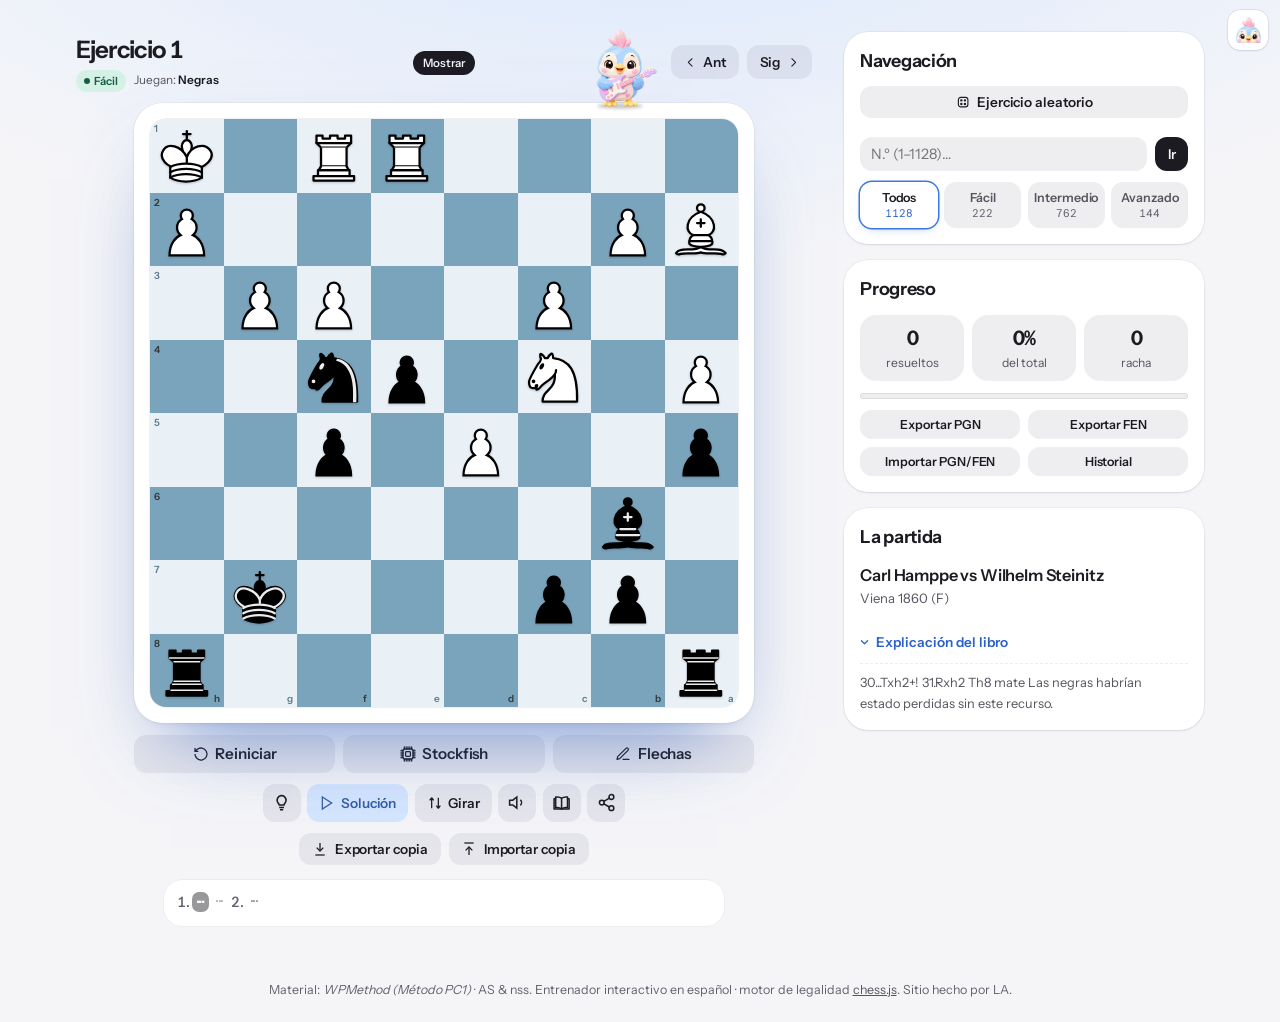
==== commit c9b41928: "v2.0.9: reconoce como Android las tabletas cuyo navegador pide la versión de escritorio; en PC1 y PC" ====
--- a/index1.html
+++ b/index1.html
@@ -110,6 +110,7 @@
 </script>
 <meta charset="UTF-8">
 <meta name="viewport" content="width=device-width, initial-scale=1.0, maximum-scale=1.0, user-scalable=no">
+<script>/* Android, también cuando el navegador de una tableta pide la versión de escritorio (entonces no dice «Android» y se presenta como Linux) */window.__esAndroid=(function(){try{var u=navigator.userAgent||"",d=navigator.userAgentData;if(/Android/i.test(u))return true;if(d&&/Android/i.test(d.platform||""))return true;return /Linux/i.test(navigator.platform||"")&&!/CrOS|iPhone|iPad|Macintosh/i.test(u)&&(navigator.maxTouchPoints||0)>0;}catch(e){return false}})();</script>
 <meta name="theme-color" content="#0F1411">
 <title>Método PC1</title>
 <link rel="icon" type="image/png" sizes="16x16" href="c17/fav-16.png">
@@ -6769,7 +6770,7 @@
   /* Android: persiana sin transform ni desenfoque de fondo. El encabezado conserva su tamaño y su diseño
      (nada se reacomoda por dentro); solo su margen inferior se recoge, así el contenido sube o baja de verdad,
      y la parte que el contenido ya cubrió se recorta: se enrolla como una persiana */
-  if(animar&&encabezado.animate&&/Android/i.test(navigator.userAgent)&&!(window.matchMedia&&window.matchMedia('(prefers-reduced-motion: reduce)').matches)){
+  if(animar&&encabezado.animate&&window.__esAndroid&&!(window.matchMedia&&window.matchMedia('(prefers-reduced-motion: reduce)').matches)){
     const raizA=document.documentElement;
     const visible=getComputedStyle(encabezado).display!=='none';
     const mbAhora=visible?parseFloat(getComputedStyle(encabezado).marginBottom)||0:0;
@@ -7724,7 +7725,7 @@
   if(cajaAviso) cajaAviso.onclick=function(e){ if(e.target===cajaAviso) cerrar(cajaAviso); };
 
   try{ if(window.parent && window.parent!==window) raiz.setAttribute('data-enmarcado','si'); }catch(e){}
-  try{ if(/Android/i.test(navigator.userAgent)) raiz.setAttribute('data-android','si'); }catch(e){}
+  try{ if(window.__esAndroid) raiz.setAttribute('data-android','si'); }catch(e){}
   var barraSup=document.querySelector('.topbar');
   if(barraSup){
     var mirarBarra=function(){
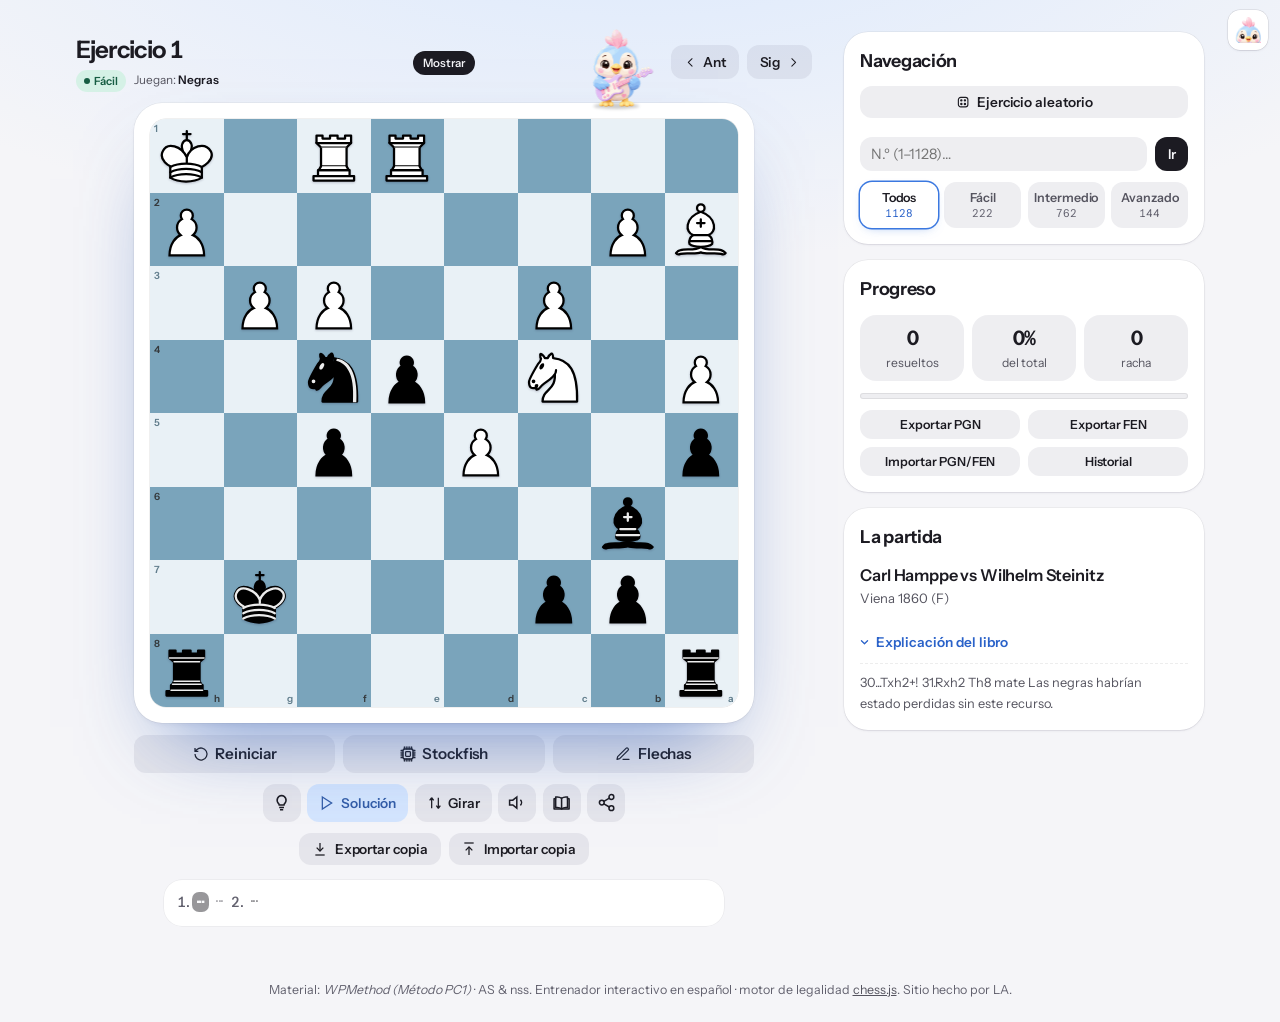
==== commit 0d6a23ca: "v2.0.16: menú lateral — PC1 y PC2 muestran el número del ejercicio actual (el mismo de «Ejercicio N»" ====
--- a/index1.html
+++ b/index1.html
@@ -4,7 +4,7 @@
 <!-- la piel se pide desde el principio, en paralelo con la página -->
 <link rel="preload" href="c17/tokens.css?v=7" as="style">
 <link rel="preload" href="c17/piel.css?v=15" as="style">
-<link rel="preload" href="c17/piel.js?v=8" as="script">
+<link rel="preload" href="c17/piel.js?v=9" as="script">
 <link rel="preload" href="c17/fondos.js?v=5" as="script">
 <!-- los ejercicios se piden desde el principio, junto con la página -->
 <link rel="preload" href="pc1-ejercicios.js?v=2" as="script">
@@ -110,7 +110,7 @@
 </script>
 <meta charset="UTF-8">
 <meta name="viewport" content="width=device-width, initial-scale=1.0, maximum-scale=1.0, user-scalable=no">
-<script>/* Android, también cuando el navegador de una tableta pide la versión de escritorio (entonces no dice «Android» y se presenta como Linux) */window.__esAndroid=(function(){try{var u=navigator.userAgent||"",d=navigator.userAgentData;if(/Android/i.test(u))return true;if(d&&/Android/i.test(d.platform||""))return true;return /Linux/i.test(navigator.platform||"")&&!/CrOS|iPhone|iPad|Macintosh/i.test(u)&&(navigator.maxTouchPoints||0)>0;}catch(e){return false}})();</script>
+<script>/* Android, también cuando el navegador de una tableta pide la versión de escritorio (entonces no dice «Android» y se presenta como Linux) */window.__esAndroid=(function(){try{var u=navigator.userAgent||"",d=navigator.userAgentData;if(/Android/i.test(u))return true;if(d&&/Android/i.test(d.platform||""))return true;return /Linux/i.test(navigator.platform||"")&&!/CrOS|iPhone|iPad|Macintosh/i.test(u)&&(navigator.maxTouchPoints||0)>0;}catch(e){return false}})();try{if(window.__esAndroid)document.documentElement.setAttribute("data-android","si");}catch(e){}</script>
 <meta name="theme-color" content="#0F1411">
 <title>Método PC1</title>
 <link rel="icon" type="image/png" sizes="16x16" href="c17/fav-16.png">
@@ -1887,8 +1887,9 @@
   .sq .pc{cursor:grab}
   .sq .pc.drag{cursor:grabbing}
 }
-/* tableta (táctil): deslizar sobre las casillas vacías desplaza la página; solo las piezas se arrastran */
-@media (pointer:coarse) and (min-width:769px){
+/* tableta (táctil): deslizar sobre las casillas vacías desplaza la página; solo las piezas se arrastran.
+   any-pointer: también vale si la tableta tiene lápiz, teclado con panel táctil o modo escritorio */
+@media (any-pointer:coarse) and (min-width:769px), (pointer:fine) and (any-pointer:coarse){
   .board,.sq{touch-action:pan-y}
   .sq .pc,.sq .pc svg{touch-action:none}
 }
@@ -2021,7 +2022,7 @@
 <link rel="stylesheet" href="c17/fuentes.css?v=3">
 <link rel="stylesheet" href="c17/tokens.css?v=7">
 <link rel="stylesheet" href="c17/piel.css?v=15">
-<script src="c17/piel.js?v=8" defer></script>
+<script src="c17/piel.js?v=9" defer></script>
 <script src="c17/fondos.js?v=5"></script>
 </head>
 <body>
@@ -7985,7 +7986,7 @@
 })();
 </script>
 <script src="pc-compartir.js?v=3"></script>
-<script src="pc-mascota.js?v=22"></script>
+<script src="pc-mascota.js?v=24"></script>
 <script id="pc-comentarios">
 /* Los comentarios del libro llegan después del tablero: no hacen falta para empezar a resolver. */
 window.pcComentariosListos=function(){
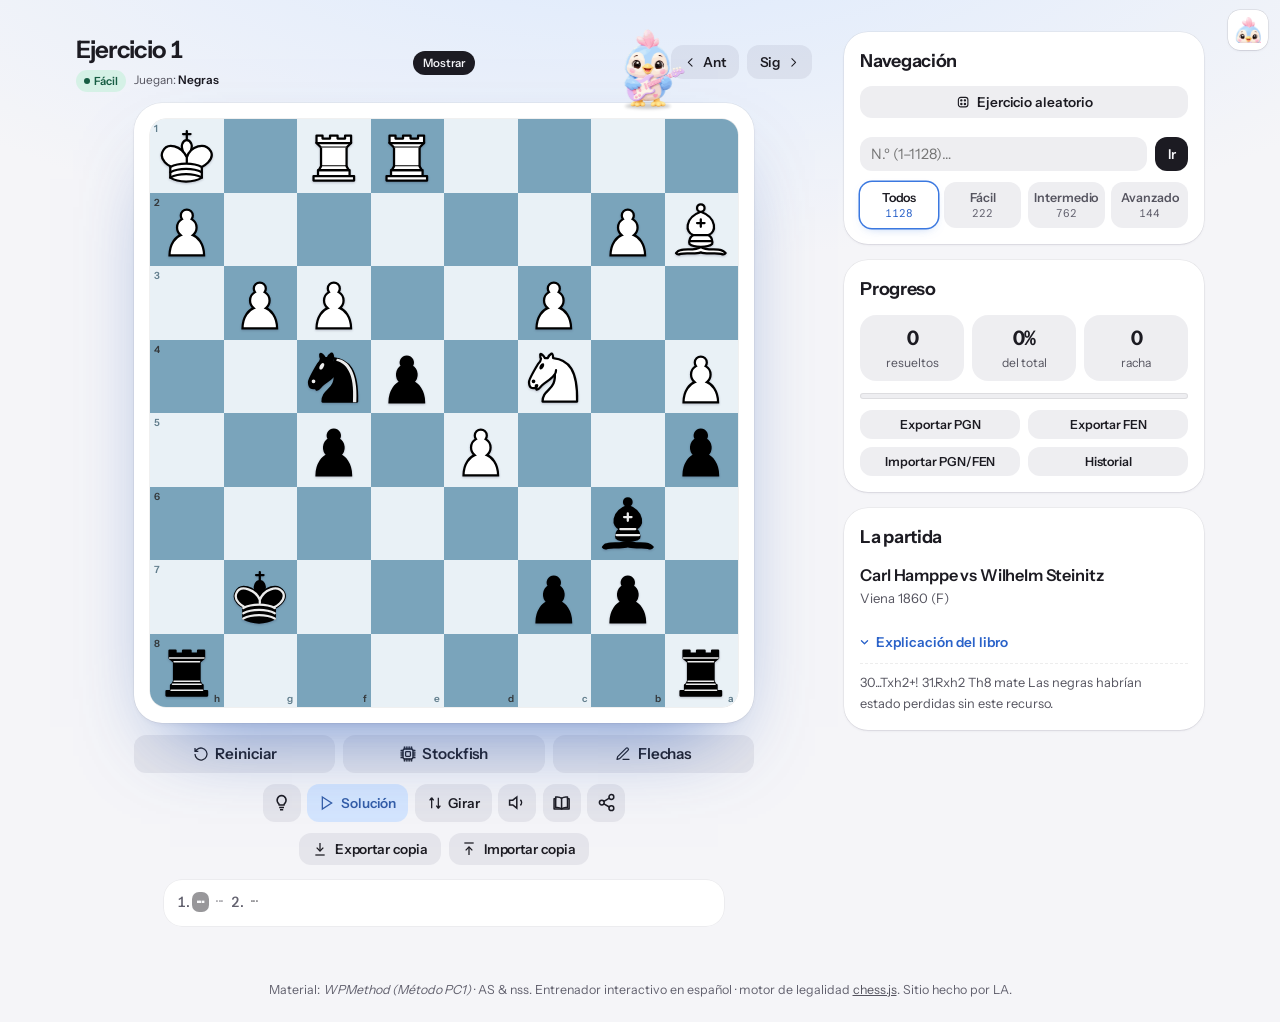
==== commit 017257c2: "v2.0.17: el menú lateral vuelve a contar los ejercicios resueltos; los resueltos de PC1 y PC2 ya no " ====
--- a/index1.html
+++ b/index1.html
@@ -4224,12 +4224,27 @@
 
 let lastStreak=0;
 
+/* Resueltos: nunca se pierde uno. Se leen los guardados y, además, todo ejercicio que aparezca
+   en el historial (fechas, registro y sus copias), porque solo se anota ahí al resolverlo. */
+function leerResueltosGuardados(){
+  const out=new Set(),max=PUZZLES.length;
+  const poner=x=>{const n=Number(x);if(Number.isInteger(n)&&n>=1&&n<=max)out.add(n);};
+  const leer=k=>{try{const r=localStorage.getItem(k);return r?JSON.parse(r):null;}catch(e){return null;}};
+  const lista=leer('wp_solved');
+  if(Array.isArray(lista))lista.forEach(poner);else if(lista&&typeof lista==='object')Object.keys(lista).forEach(poner);
+  ['wp_solved_at','wp_solved_at_backup'].forEach(k=>{const o=leer(k);if(o&&typeof o==='object'&&!Array.isArray(o))Object.keys(o).forEach(poner);});
+  ['wp_hist_log','wp_hist_log_backup'].forEach(k=>{const a=leer(k);if(Array.isArray(a))a.forEach(e=>{if(e&&typeof e==='object')poner(e.n);});});
+  return out;
+}
 function loadSolved(){
-  try{const r=localStorage.getItem('wp_solved');return r?new Set(JSON.parse(r)):new Set();}
-  catch(e){return new Set();}
+  const s=leerResueltosGuardados();
+  try{const r=localStorage.getItem('wp_solved'),a=r?JSON.parse(r):[];if(!Array.isArray(a)||a.length!==s.size)localStorage.setItem('wp_solved',JSON.stringify([...s]));}catch(e){}
+  return s;
 }
 
 function saveSolved(){
+  /* lo que ya estaba guardado (por ejemplo, lo que trajo la nube de otro dispositivo) se conserva */
+  try{leerResueltosGuardados().forEach(n=>solved.add(n));}catch(e){}
   try{localStorage.setItem('wp_solved',JSON.stringify([...solved]));}catch(e){}
 }
 function loadSolvedAt(){
